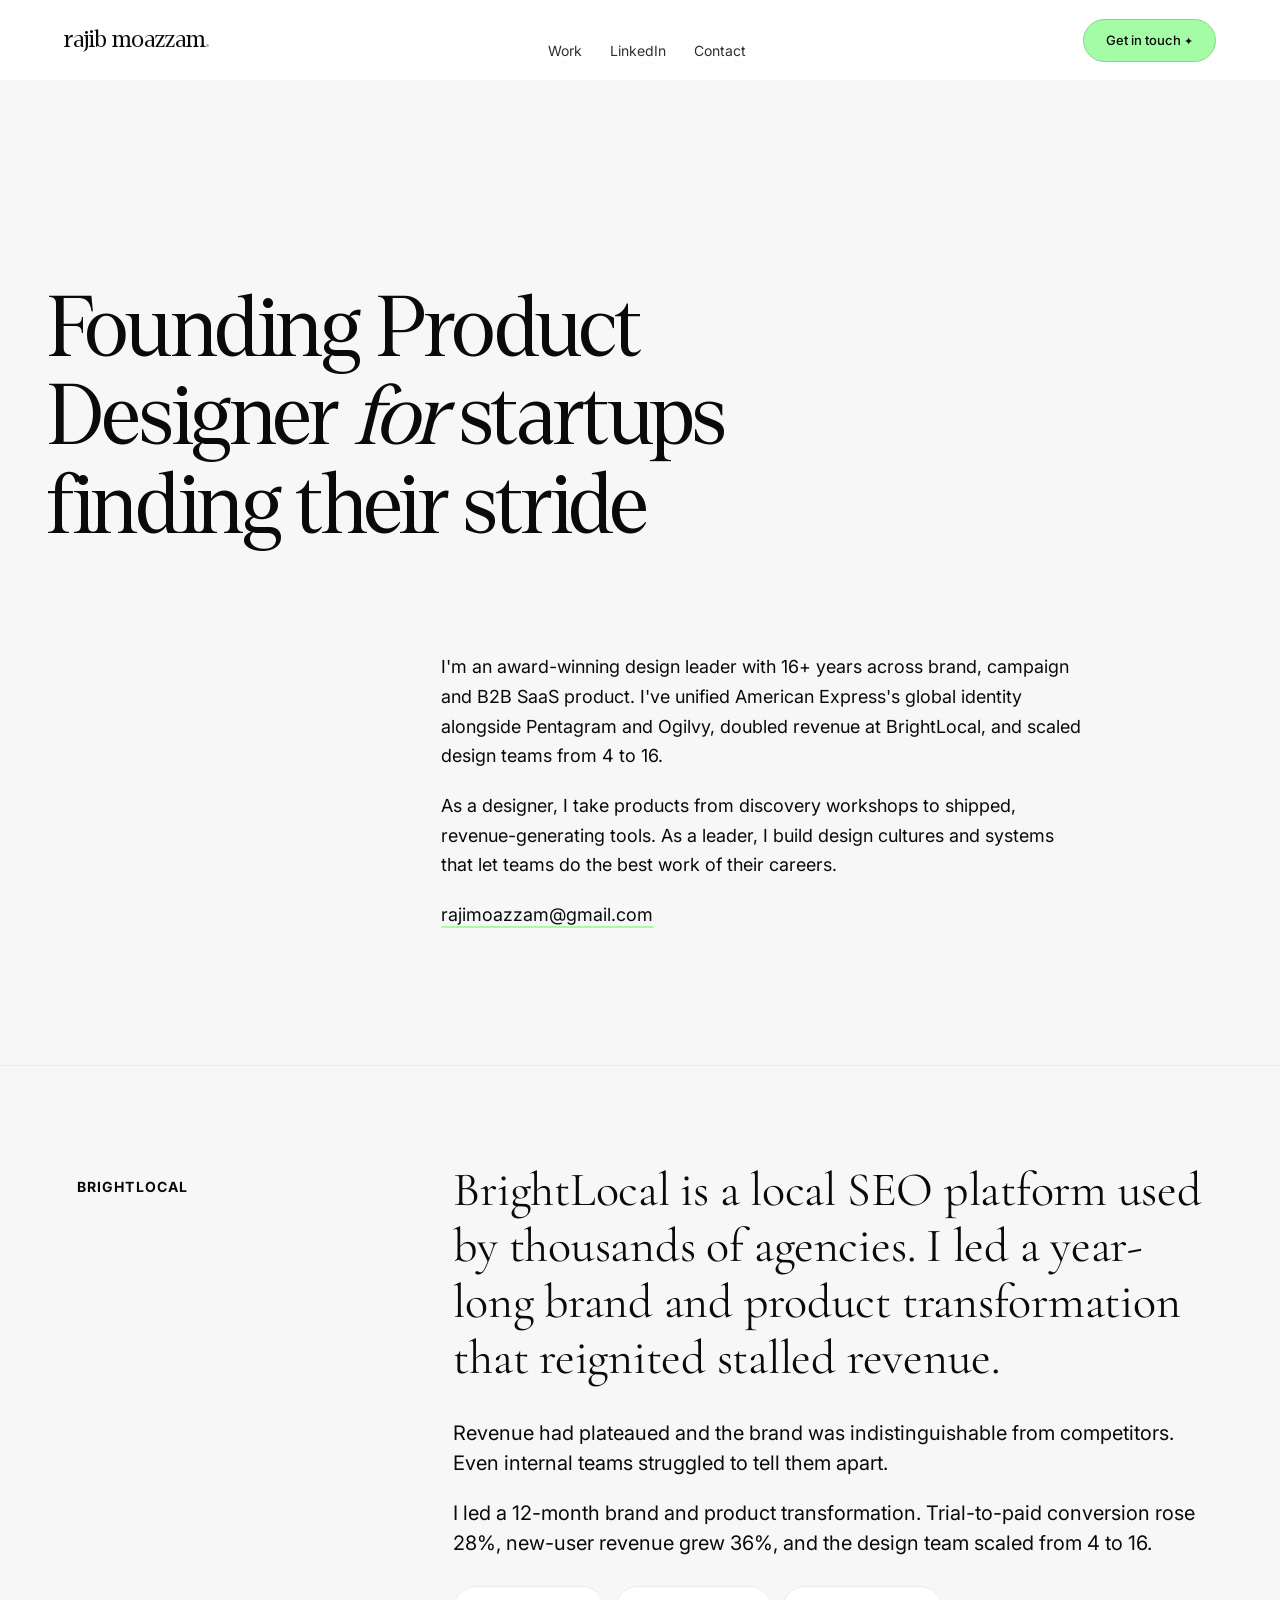
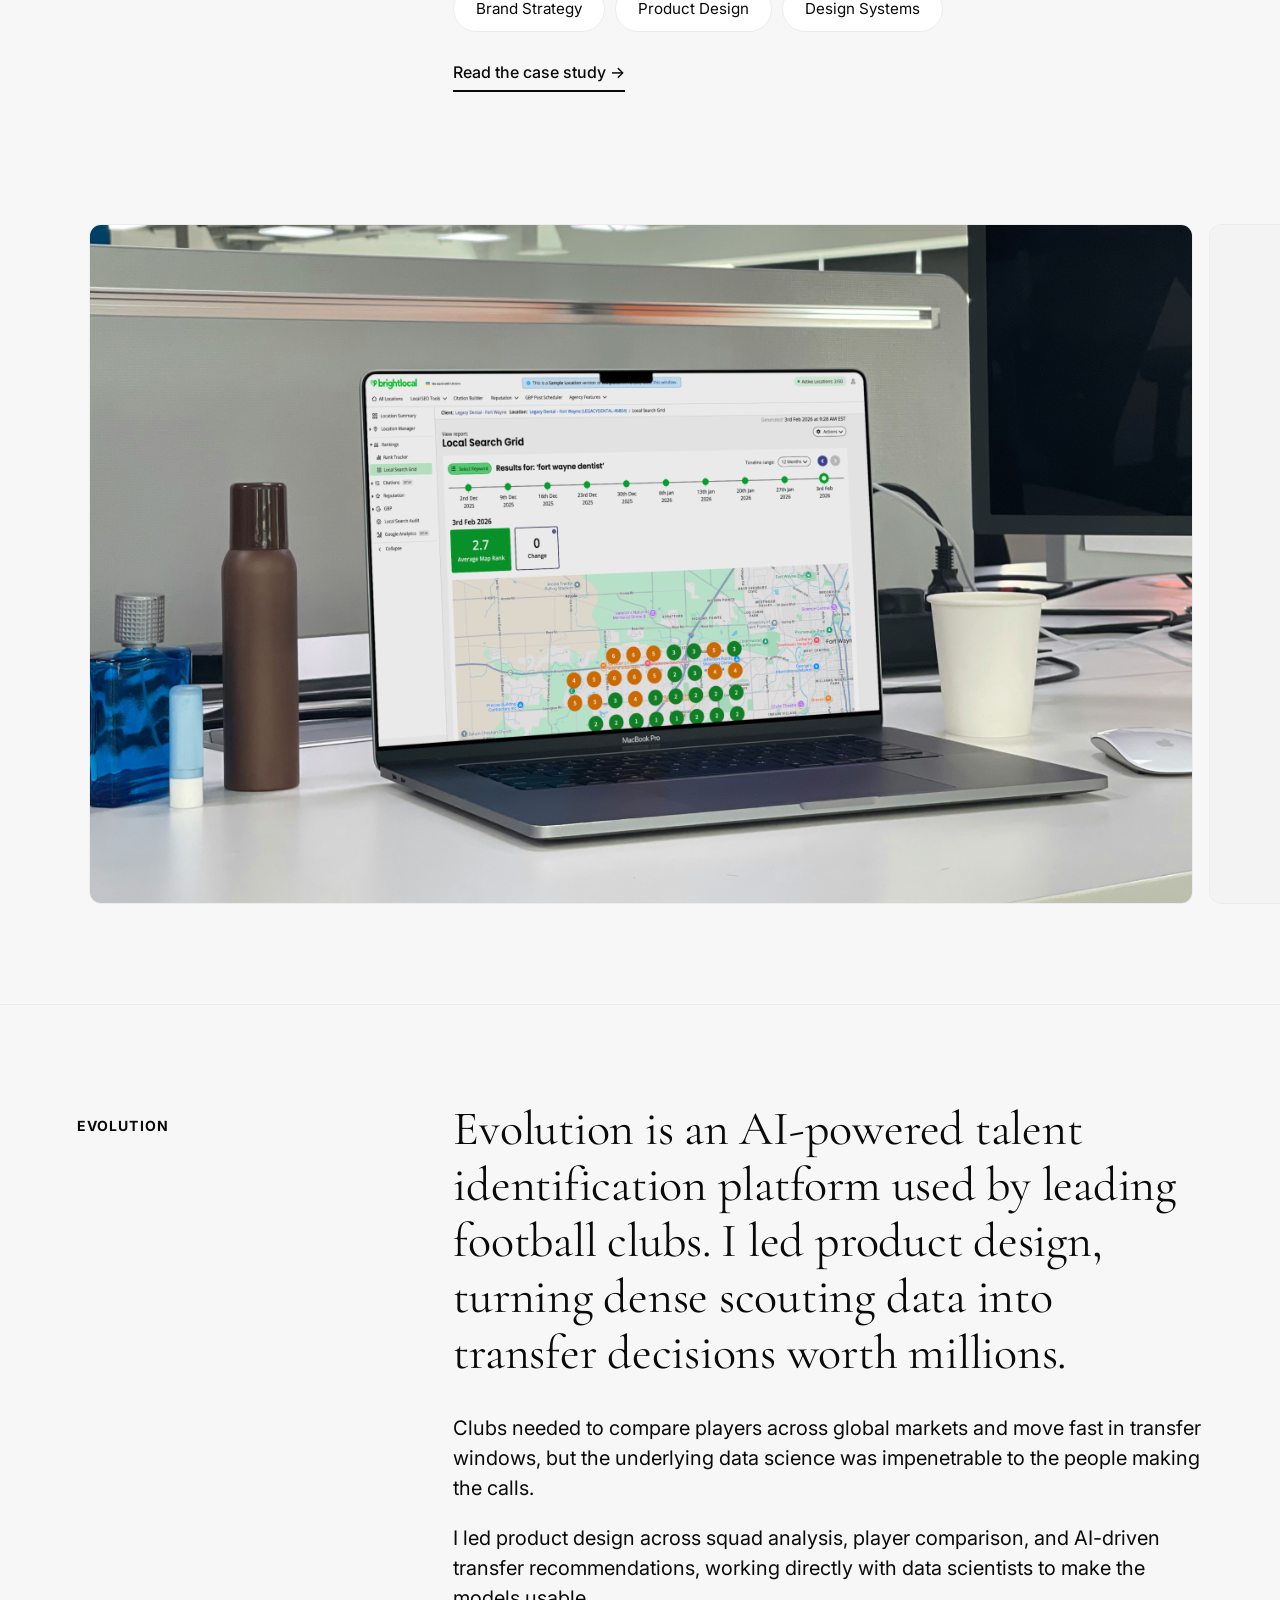
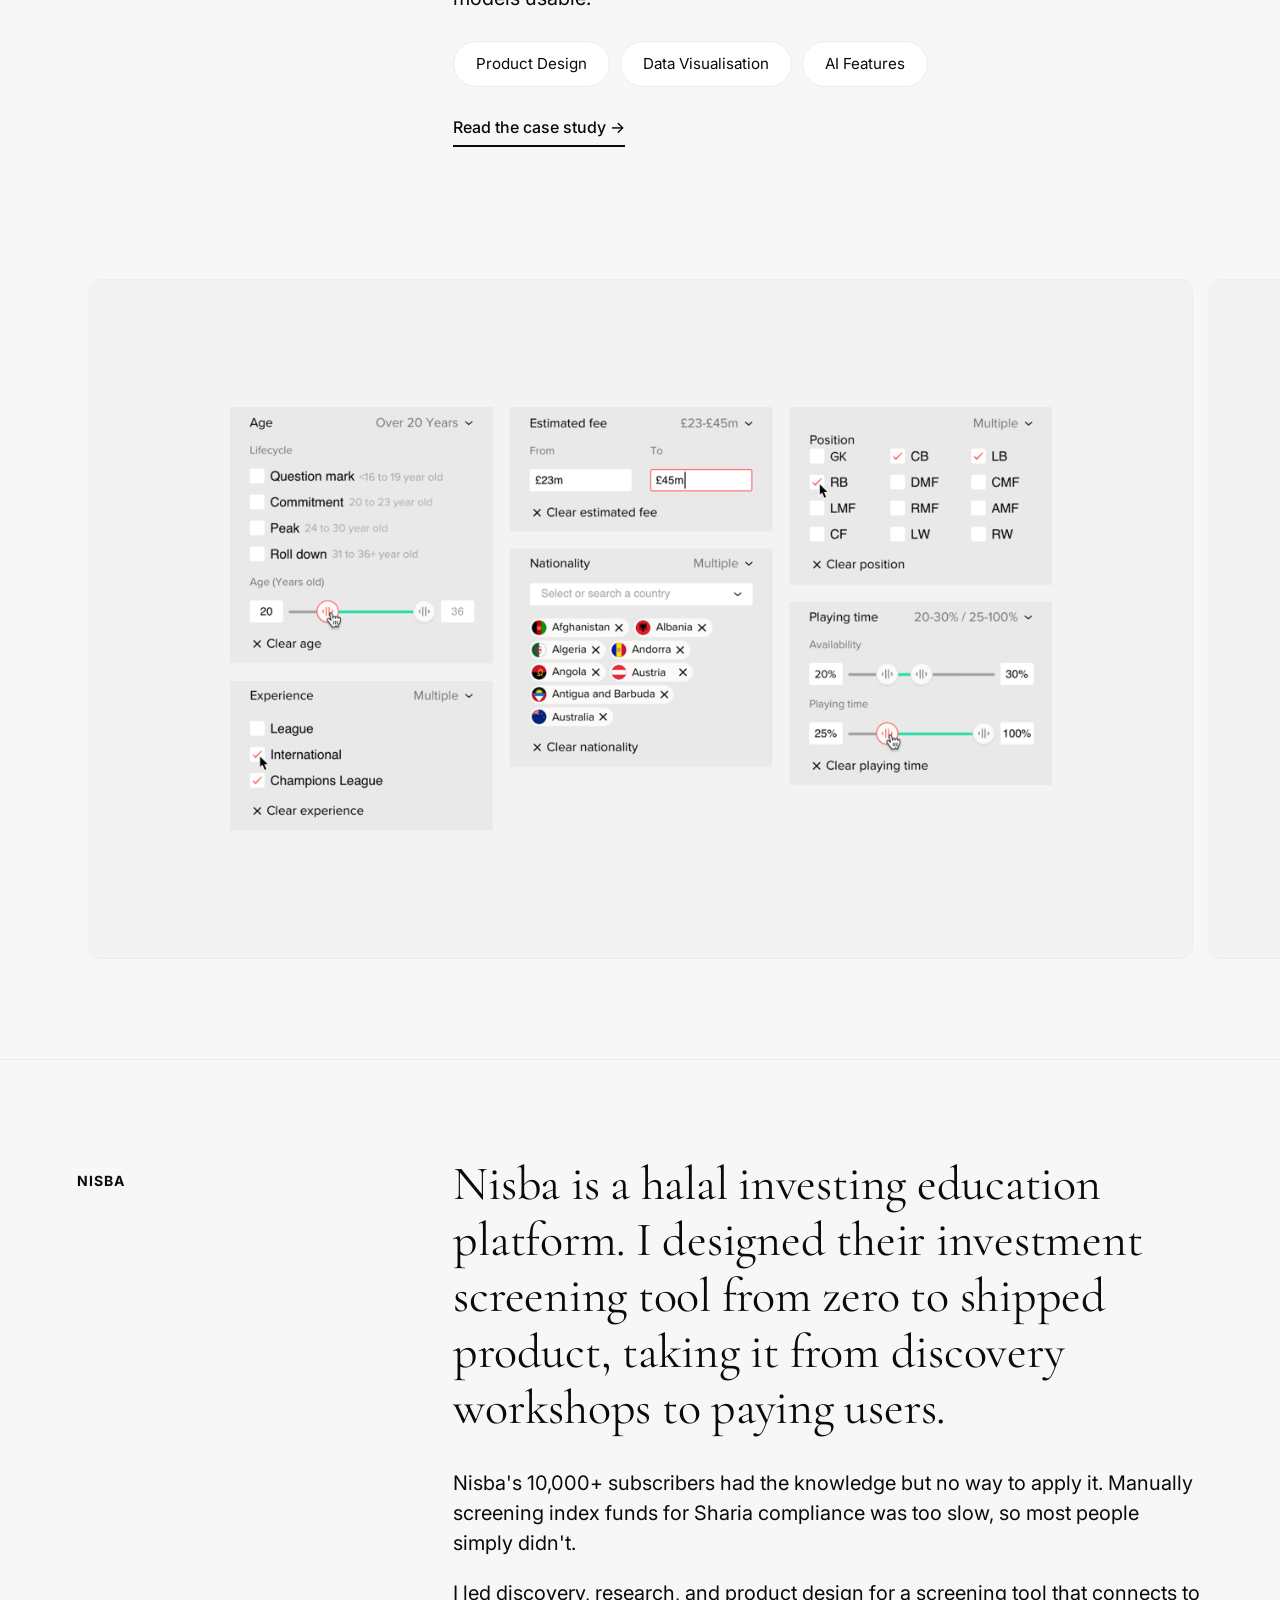
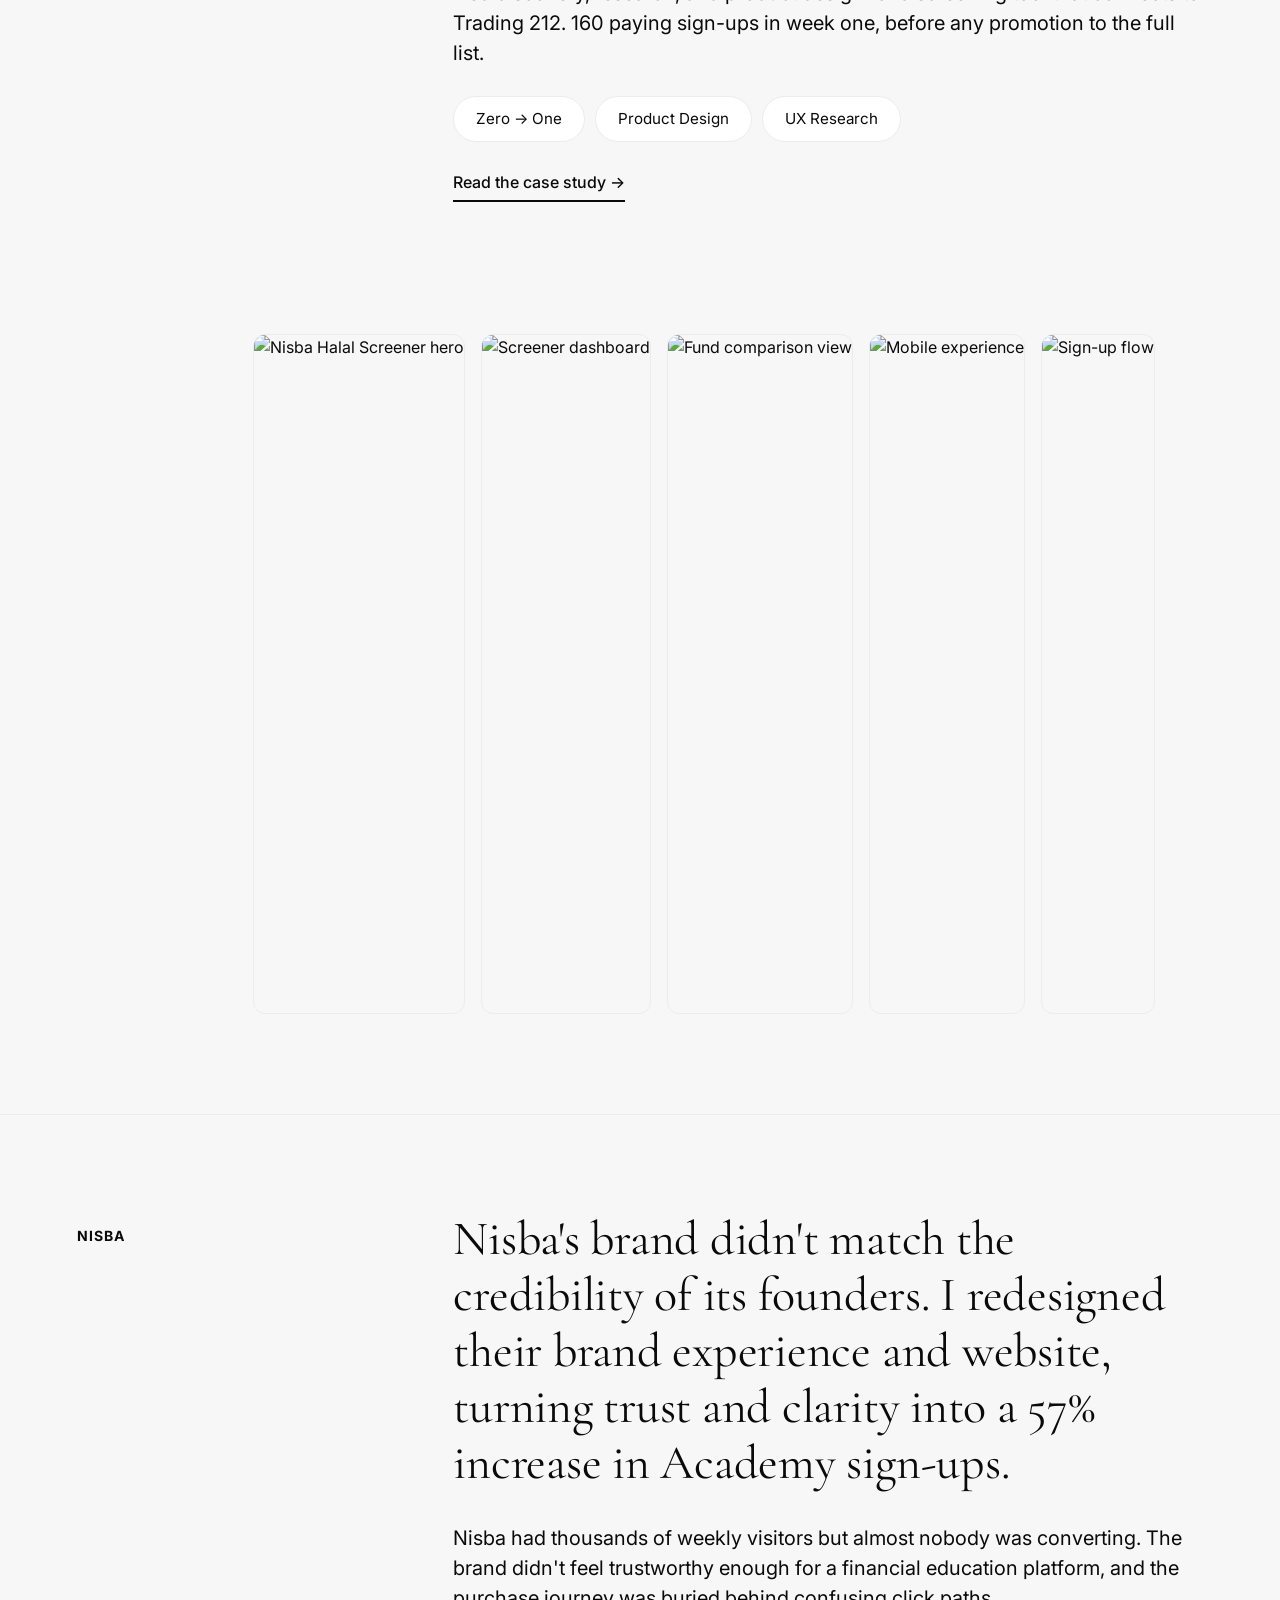
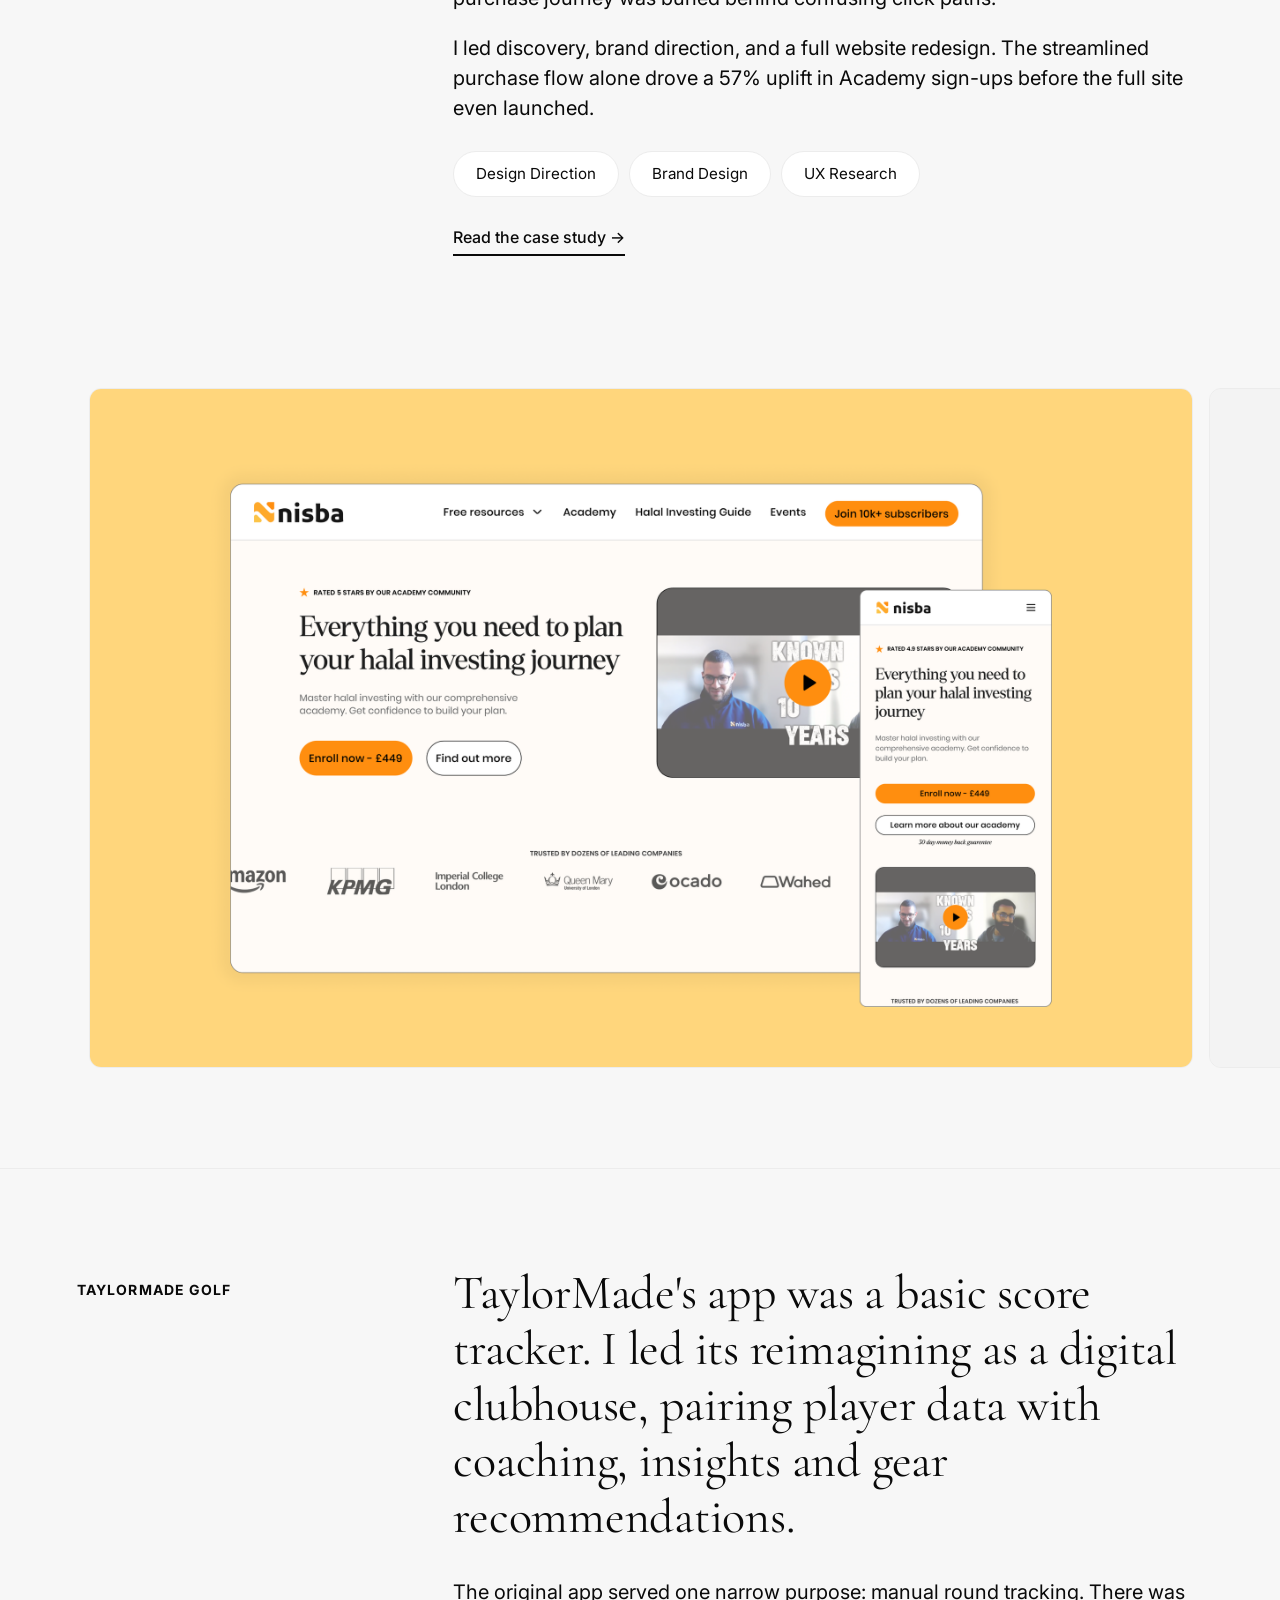
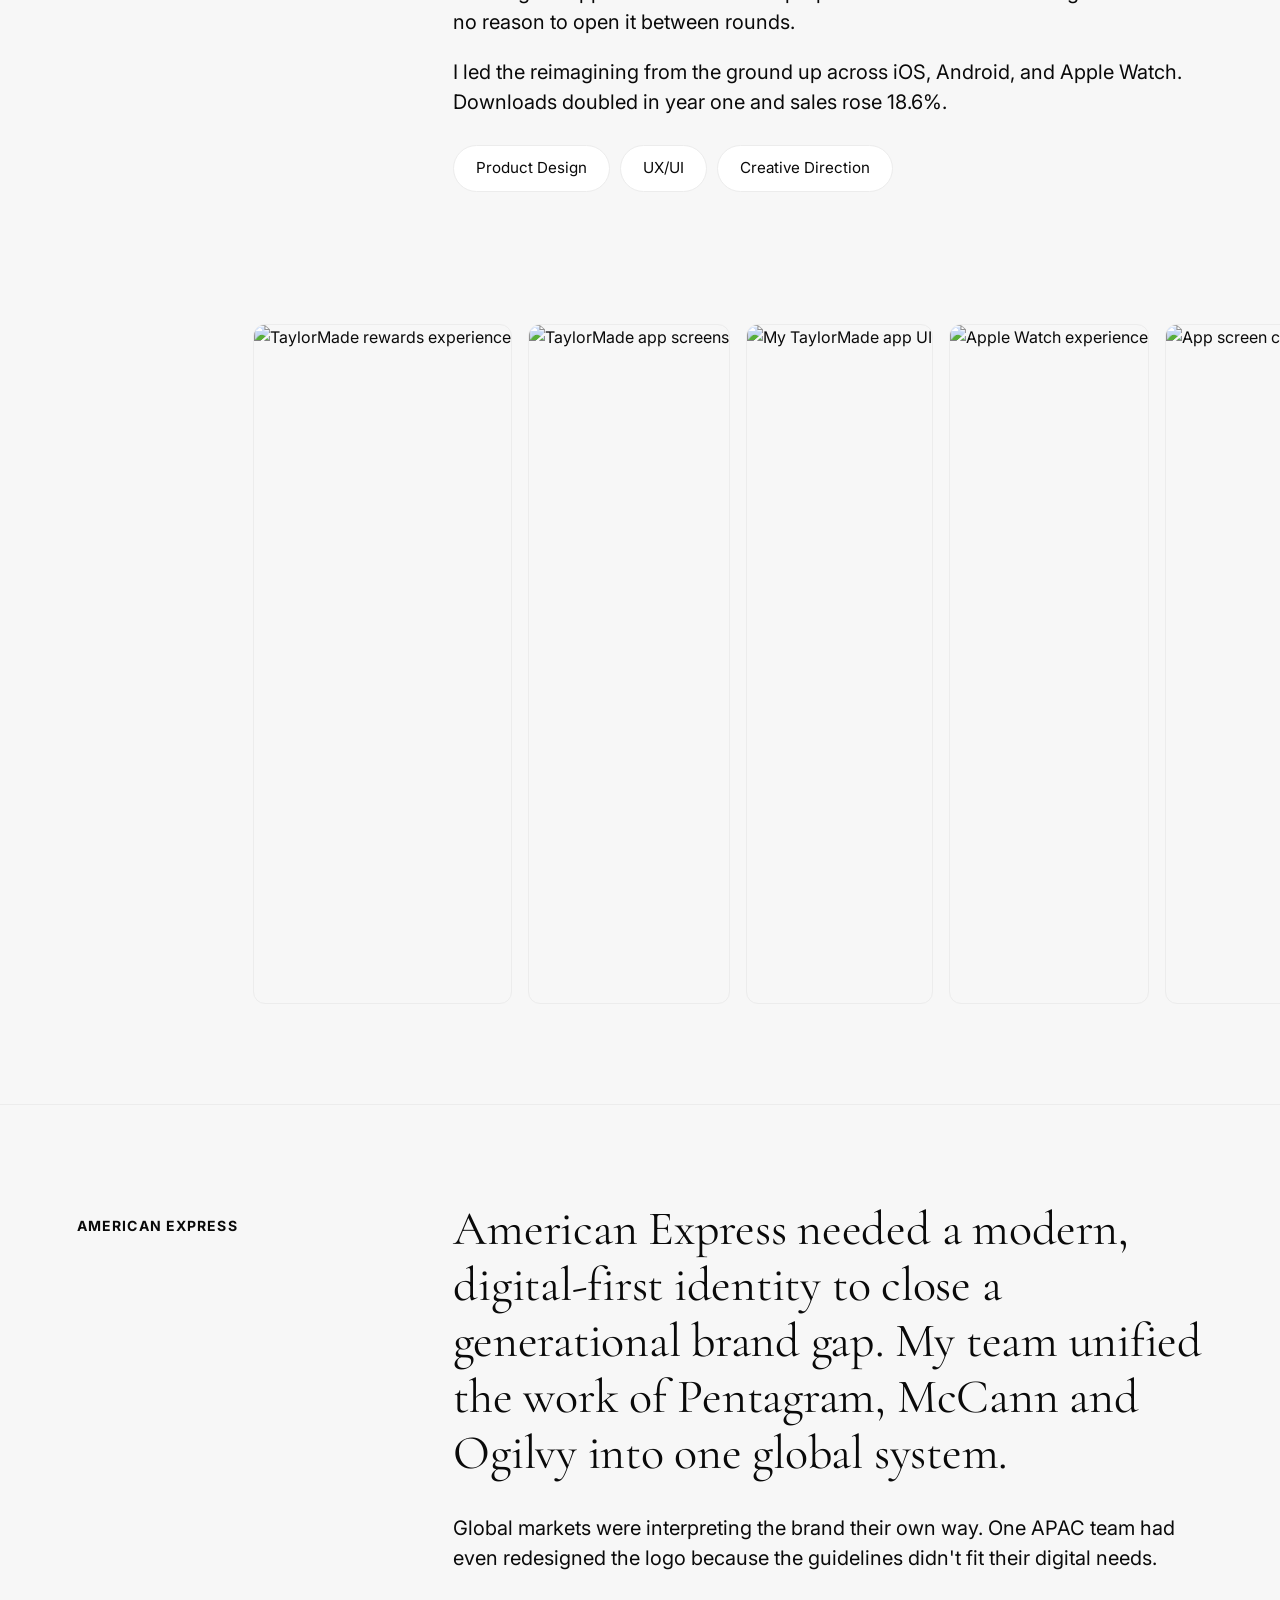
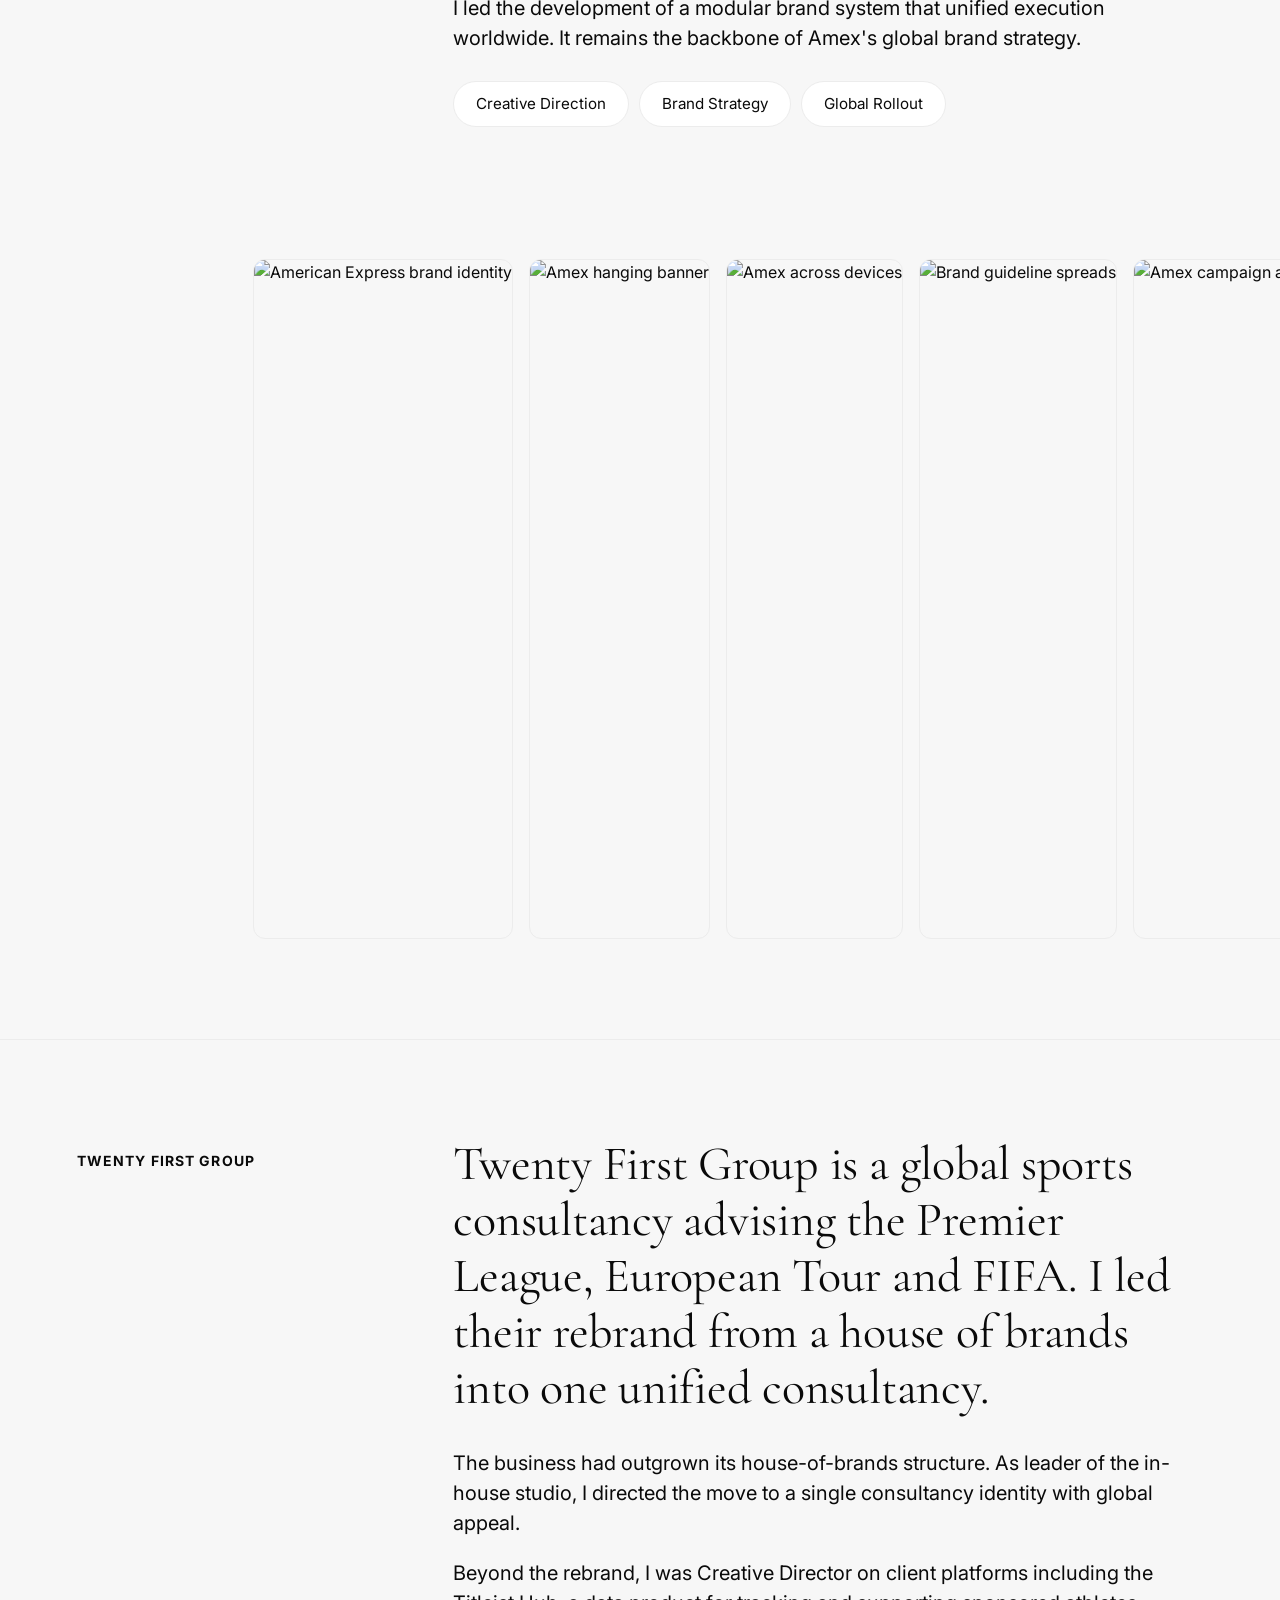
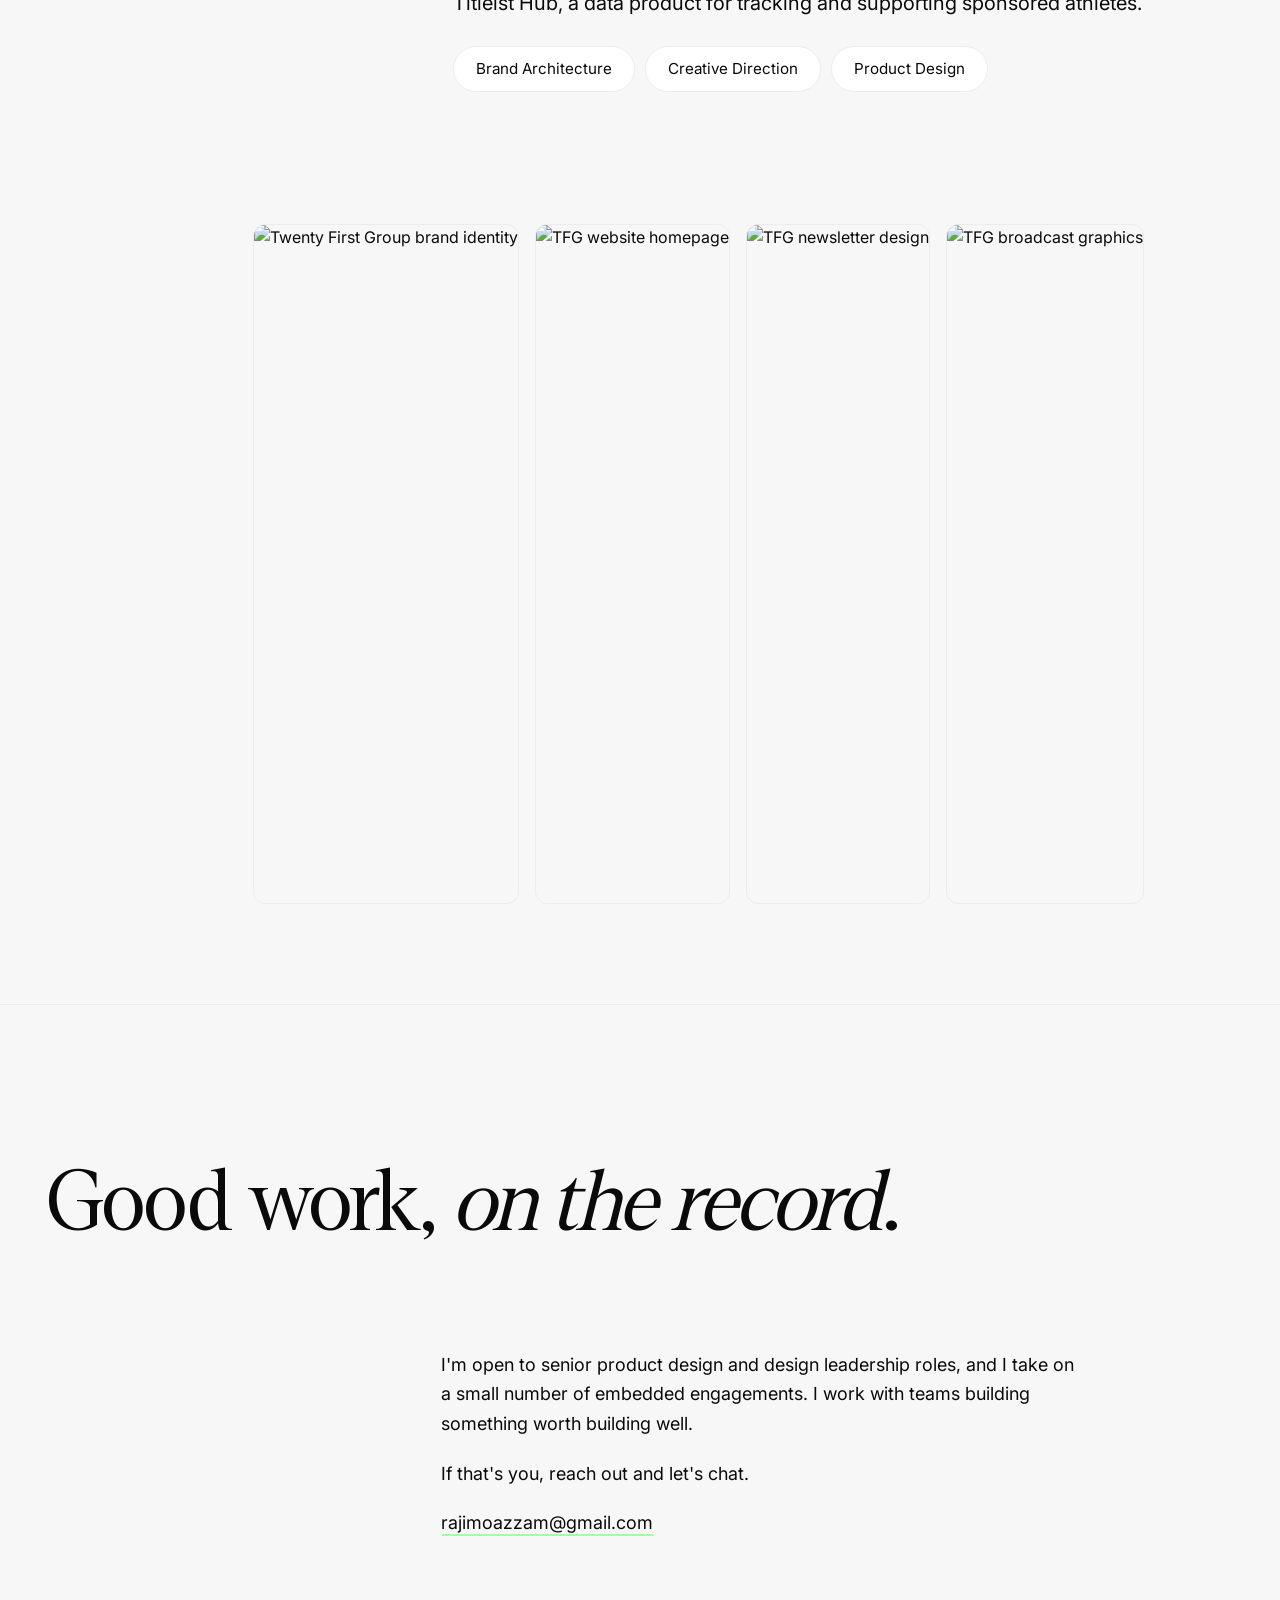
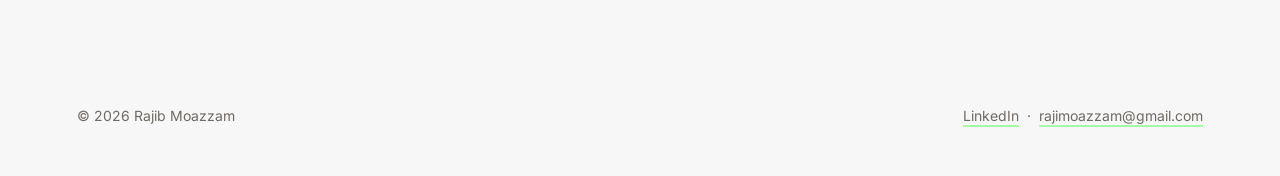
==== index.html @ f375e3de "Remove ISS and Sky Bet projects, kill announcement banners" ====
<!DOCTYPE html>
<html lang="en">
<head>
  <meta charset="UTF-8">
  <meta name="viewport" content="width=device-width, initial-scale=1.0">
  <title>Rajib Moazzam | Creative Director &amp; Product Designer</title>
  <meta name="description" content="Award-winning Creative Director and product design leader with 16+ years of experience across brand, campaign and B2B SaaS product work.">
  <link rel="preconnect" href="https://fonts.googleapis.com">
  <link rel="preconnect" href="https://fonts.gstatic.com" crossorigin>
  <link href="https://fonts.googleapis.com/css2?family=Cormorant+Garamond:ital,wght@0,300;0,400;0,500;1,300;1,400&family=Inter:wght@400;500;600&display=swap" rel="stylesheet">
  <link rel="stylesheet" href="styles.css">
  <link rel="stylesheet" href="home.css">
</head>
<body>
  <header class="nav">
    <a href="index.html" class="nav-logo">rajib moazzam<span class="dot">.</span></a>
    <nav class="nav-links" id="navLinks">
      <a href="index.html">Work</a>
      <a href="https://www.linkedin.com/in/rajibmoazzam" target="_blank" rel="noopener">LinkedIn</a>
      <a href="mailto:rajimoazzam@gmail.com">Contact</a>
    </nav>
    <div class="nav-right">
      <a href="mailto:rajimoazzam@gmail.com" class="pill">Get in touch <span class="star">&#10022;</span></a>
      <button class="nav-burger" id="navBurger" aria-label="Open menu" aria-expanded="false">
        <span></span><span></span>
      </button>
    </div>
  </header>

  <section class="ph-hero">
    <h1 class="ph-headline">Founding Product<br>Designer <em>for</em> startups<br>finding their stride</h1>
    <div class="ph-grid">
    <div></div>
    <div class="ph-body">
      <p>I'm an award-winning design leader with 16+ years across brand, campaign and B2B SaaS product. I've unified American Express's global identity alongside Pentagram and Ogilvy, doubled revenue at BrightLocal, and scaled design teams from 4 to 16.</p>
      <p>As a designer, I take products from discovery workshops to shipped, revenue-generating tools. As a leader, I build design cultures and systems that let teams do the best work of their careers.</p>
      <p class="ph-email"><a href="mailto:rajimoazzam@gmail.com">rajimoazzam@gmail.com</a></p>
    </div>
    </div>
  </section>
  <main>
<section class="project brightlocal">
      <div class="logo">BrightLocal</div>
      <div class="project-content">
      <h2><span class="lede">BrightLocal is a local SEO platform used by thousands of agencies.</span> I led a year-long brand and product transformation that reignited stalled revenue.</h2>
      <p>Revenue had plateaued and the brand was indistinguishable from competitors. Even internal teams struggled to tell them apart.</p>
      <p>I led a 12-month brand and product transformation. Trial-to-paid conversion rose 28%, new-user revenue grew 36%, and the design team scaled from 4 to 16.</p>
      <div class="tags">
        <span>Brand Strategy</span>
        <span>Product Design</span>
        <span>Design Systems</span>
      </div>
      <a class="case-study-link" href="brightlocal.html">Read the case study</a>
      </div>
      <div class="carousel" aria-label="BrightLocal project images">
        <img class="slide" src="images/brightlocal/Hero.png" alt="BrightLocal product hero" loading="lazy">
        <img class="slide" src="images/brightlocal/GBP_Profile.png" alt="Google Business Profile audit tool" loading="lazy">
        <img class="slide" src="images/brightlocal/LSG.png" alt="Local Search Grid" loading="lazy">
      </div>
    </section>

    <section class="project evolution">
      <div class="logo">Evolution</div>
      <div class="project-content">
      <h2><span class="lede">Evolution is an AI-powered talent identification platform used by leading football clubs. I led product design, turning dense scouting data into transfer decisions worth millions.</h2>
      <p>Clubs needed to compare players across global markets and move fast in transfer windows, but the underlying data science was impenetrable to the people making the calls.</p>
      <p>I led product design across squad analysis, player comparison, and AI-driven transfer recommendations, working directly with data scientists to make the models usable.</p>
      <div class="tags">
        <span>Product Design</span>
        <span>Data Visualisation</span>
        <span>AI Features</span>
      </div>
      
      <a class="case-study-link" href="evolution.html">Read the case study</a>
      </div>
      <div class="carousel" aria-label="Evolution project images">
        <img class="slide" src="images/evolution/Custom%20Filters.png" alt="Evolution brand identity" loading="lazy">
        <img class="slide" src="images/evolution/Search%20and%20Player%20Database.png" alt="TFG website homepage" loading="lazy">
        <img class="slide" src="images/evolution/Player%20Profile.png" alt="TFG newsletter design" loading="lazy">
        <img class="slide" src="images/evolution/Scenario%20planning%20overview.png" alt="TFG broadcast graphics" loading="lazy">
      </div>
    </section>

    <section class="project nisba">
      <div class="logo">Nisba</div>
      <div class="project-content">
      <h2><span class="lede">Nisba is a halal investing education platform.</span> I designed their investment screening tool from zero to shipped product, taking it from discovery workshops to paying users.</h2>
      <p>Nisba's 10,000+ subscribers had the knowledge but no way to apply it. Manually screening index funds for Sharia compliance was too slow, so most people simply didn't.</p>
      <p>I led discovery, research, and product design for a screening tool that connects to Trading 212. 160 paying sign-ups in week one, before any promotion to the full list.</p>
      <div class="tags">
        <span>Zero → One</span>
        <span>Product Design</span>
        <span>UX Research</span>
      </div>
      <a class="case-study-link" href="halal-screener.html">Read the case study</a>
      </div>
      <div class="carousel" aria-label="Nisba project images">
        <img class="slide" src="https://images.squarespace-cdn.com/content/v1/664cdfb61a9b957f0d5a0d5d/db6c6470-6483-4a1f-8db0-19396082f025/Header+Image.png?format=1000w" alt="Nisba Halal Screener hero" loading="lazy">
        <img class="slide" src="https://images.squarespace-cdn.com/content/v1/664cdfb61a9b957f0d5a0d5d/8b8d716e-980f-4430-be92-860a29b3ca2b/Tool+Dashboard.png?format=1000w" alt="Screener dashboard" loading="lazy">
        <img class="slide" src="https://images.squarespace-cdn.com/content/v1/664cdfb61a9b957f0d5a0d5d/d3854755-b53d-440f-ae5c-bdd2e8c7f24c/Dashboard+Compare.png?format=1000w" alt="Fund comparison view" loading="lazy">
        <img class="slide" src="https://images.squarespace-cdn.com/content/v1/664cdfb61a9b957f0d5a0d5d/1d2ed245-a6d6-459d-a320-915463bcaa87/Mobile+Experience.png?format=1000w" alt="Mobile experience" loading="lazy">
        <img class="slide" src="https://images.squarespace-cdn.com/content/v1/664cdfb61a9b957f0d5a0d5d/960e7d9b-b479-422e-a8c8-2ef235b1ab7d/Signup+Flow+example.png?format=1000w" alt="Sign-up flow" loading="lazy">
      </div>
    </section>

    <section class="project nisba-brand">
      <div class="logo">Nisba</div>
      <div class="project-content">
      <h2><span class="lede">Nisba's brand didn't match the credibility of its founders.</span> I redesigned their brand experience and website, turning trust and clarity into a 57% increase in Academy sign-ups.</h2>
      <p>Nisba had thousands of weekly visitors but almost nobody was converting. The brand didn't feel trustworthy enough for a financial education platform, and the purchase journey was buried behind confusing click paths.</p>
      <p>I led discovery, brand direction, and a full website redesign. The streamlined purchase flow alone drove a 57% uplift in Academy sign-ups before the full site even launched.</p>
      <div class="tags">
        <span>Design Direction</span>
        <span>Brand Design</span>
        <span>UX Research</span>
      </div>
      <a class="case-study-link" href="nisba-brand.html">Read the case study</a>
      </div>
      <div class="carousel" aria-label="Nisba brand project images">
        <img class="slide" src="images/nisba-brand/Hero.png" alt="Nisba brand hero" loading="lazy">
        <img class="slide" src="images/nisba-brand/Visual%20Example.png" alt="Brand visual direction" loading="lazy">
        <img class="slide" src="images/nisba-brand/Stylescapes.png" alt="Brand stylescapes" loading="lazy">
      </div>
    </section>

    <section class="project taylormade">
      <div class="logo">TaylorMade Golf</div>
      <div class="project-content">
      <h2><span class="lede">TaylorMade's app was a basic score tracker.</span> I led its reimagining as a digital clubhouse, pairing player data with coaching, insights and gear recommendations.</h2>
      <p>The original app served one narrow purpose: manual round tracking. There was no reason to open it between rounds.</p>
      <p>I led the reimagining from the ground up across iOS, Android, and Apple Watch. Downloads doubled in year one and sales rose 18.6%.</p>
      <div class="tags">
        <span>Product Design</span>
        <span>UX/UI</span>
        <span>Creative Direction</span>
      </div>
      
      </div>
      <div class="carousel" aria-label="TaylorMade project images">
        <img class="slide" src="https://images.squarespace-cdn.com/content/v1/664cdfb61a9b957f0d5a0d5d/1717105218207-AI9QIXLR7SUJUZ2MJRIY/Rewards-Dsk-Wide3.jpg?format=1000w" alt="TaylorMade rewards experience" loading="lazy">
        <img class="slide" src="https://images.squarespace-cdn.com/content/v1/664cdfb61a9b957f0d5a0d5d/1717076669123-OBZO3I5FPFSNBV9L9D4M/Taylormade+Header.png?format=1000w" alt="TaylorMade app screens" loading="lazy">
        <img class="slide" src="https://images.squarespace-cdn.com/content/v1/664cdfb61a9b957f0d5a0d5d/fff04ff7-2dd1-4844-97be-1a46f8479108/Taylormade-app.png?format=1000w" alt="My TaylorMade app UI" loading="lazy">
        <img class="slide" src="https://images.squarespace-cdn.com/content/v1/664cdfb61a9b957f0d5a0d5d/d27035c5-4567-4e16-a089-a287c12f112f/11---Apple-Watch-Series-8-Mockup.png?format=1000w" alt="Apple Watch experience" loading="lazy">
        <img class="slide" src="https://images.squarespace-cdn.com/content/v1/664cdfb61a9b957f0d5a0d5d/50d06a22-6a90-40d7-804f-742467fc13d5/Taylormade+Image+Collage.png?format=1000w" alt="App screen collage" loading="lazy">
        <img class="slide" src="https://images.squarespace-cdn.com/content/v1/664cdfb61a9b957f0d5a0d5d/1717105179144-CO96M5XKBWUO21AVTSGX/Clubhouse-Dsk-Wide.jpg?format=1000w" alt="Clubhouse desktop experience" loading="lazy">
      </div>
    </section>

    <section class="project amex">
      <div class="logo">American Express</div>
      <div class="project-content">
      <h2><span class="lede">American Express needed a modern, digital-first identity to close a generational brand gap.</span> My team unified the work of Pentagram, McCann and Ogilvy into one global system.</h2>
      <p>Global markets were interpreting the brand their own way. One APAC team had even redesigned the logo because the guidelines didn't fit their digital needs.</p>
      <p>I led the development of a modular brand system that unified execution worldwide. It remains the backbone of Amex's global brand strategy.</p>
      <div class="tags">
        <span>Creative Direction</span>
        <span>Brand Strategy</span>
        <span>Global Rollout</span>
      </div>
      
      </div>
      <div class="carousel" aria-label="American Express project images">
        <img class="slide" src="https://images.squarespace-cdn.com/content/v1/664cdfb61a9b957f0d5a0d5d/d554a08e-ca1a-4b32-809d-31bc961ff033/Screenshot+2024-05-22+at+11.21.47.png?format=1000w" alt="American Express brand identity" loading="lazy">
        <img class="slide" src="https://images.squarespace-cdn.com/content/v1/664cdfb61a9b957f0d5a0d5d/f4e27d9d-01d2-4f97-a192-5b0742c9350f/american-express-hanging-banner.jpeg?format=1000w" alt="Amex hanging banner" loading="lazy">
        <img class="slide" src="https://images.squarespace-cdn.com/content/v1/664cdfb61a9b957f0d5a0d5d/1b72b7eb-9894-4b4b-9af5-ca7a734bd6e6/american-express-devices+copy.jpg?format=1000w" alt="Amex across devices" loading="lazy">
        <img class="slide" src="https://images.squarespace-cdn.com/content/v1/664cdfb61a9b957f0d5a0d5d/03a9593a-c90f-4975-8c68-42a8fe7b41f7/Frame+1.png?format=1000w" alt="Brand guideline spreads" loading="lazy">
        <img class="slide" src="https://images.squarespace-cdn.com/content/v1/664cdfb61a9b957f0d5a0d5d/7f36a462-fbc3-4f38-ab93-0d41a4649fa2/american-express-fade-1.jpeg?format=1000w" alt="Amex campaign artwork" loading="lazy">
      </div>
    </section>

    <section class="project tfg">
      <div class="logo">Twenty First Group</div>
      <div class="project-content">
      <h2><span class="lede">Twenty First Group is a global sports consultancy advising the Premier League, European Tour and FIFA.</span> I led their rebrand from a house of brands into one unified consultancy.</h2>
      <p>The business had outgrown its house-of-brands structure. As leader of the in-house studio, I directed the move to a single consultancy identity with global appeal.</p>
      <p>Beyond the rebrand, I was Creative Director on client platforms including the Titleist Hub, a data product for tracking and supporting sponsored athletes.</p>
      <div class="tags">
        <span>Brand Architecture</span>
        <span>Creative Direction</span>
        <span>Product Design</span>
      </div>
      
      </div>
      <div class="carousel" aria-label="Twenty First Group project images">
        <img class="slide" src="https://images.squarespace-cdn.com/content/v1/664cdfb61a9b957f0d5a0d5d/2822c744-e013-4b72-97df-746d4b93305e/0d366358-10a3-435c-b651-4c2a84ed7d37.png?format=1000w" alt="Twenty First Group brand identity" loading="lazy">
        <img class="slide" src="https://images.squarespace-cdn.com/content/v1/664cdfb61a9b957f0d5a0d5d/aa9b0fc7-166a-4042-8c3f-42293239c4d9/Website-Homepage.png?format=1000w" alt="TFG website homepage" loading="lazy">
        <img class="slide" src="https://images.squarespace-cdn.com/content/v1/664cdfb61a9b957f0d5a0d5d/c8386182-7788-42d0-8fb3-88873117f9e4/Newsletter.jpg?format=1000w" alt="TFG newsletter design" loading="lazy">
        <img class="slide" src="https://images.squarespace-cdn.com/content/v1/664cdfb61a9b957f0d5a0d5d/0a744241-adab-4023-88c1-de38db06020a/TFG_Jepordy.png?format=1000w" alt="TFG broadcast graphics" loading="lazy">
      </div>
    </section>

    <!-- ============ OUTRO ============ -->
    

  </main>
  <section class="ph-hero ph-outro">
    <h1 class="ph-headline">Good work, <em>on the record</em>.</h1>
    <div class="ph-grid">
      <div></div>
      <div class="ph-body">
        <p>I'm open to senior product design and design leadership roles, and I take on a small number of embedded engagements. I work with teams building something worth building well.</p>
        <p>If that's you, reach out and let's chat.</p>
        <p class="ph-email"><a href="mailto:rajimoazzam@gmail.com">rajimoazzam@gmail.com</a></p>
      </div>
    </div>
  </section>


  


    <footer style="padding: 32px clamp(24px, 6vw, 120px) 48px; display: flex; justify-content: space-between; flex-wrap: wrap; gap: 16px; font-family: Inter, sans-serif; font-size: 0.875rem; color: #6f6a63;">
    <p style="margin:0;">&copy; 2026 Rajib Moazzam</p>
    <p style="margin:0;"><a href="https://www.linkedin.com/in/rajibmoazzam" target="_blank" rel="noopener" style="color:inherit;">LinkedIn</a> &nbsp;&middot;&nbsp; <a href="mailto:rajimoazzam@gmail.com" style="color:inherit;">rajimoazzam@gmail.com</a></p>
  </footer>

</body>
</html>
---- styles.css ----
/* ============================================================
   Rajib Moazzam - Portfolio
   Editorial single-column layout (modelled on dantase.com)
   Edit colours and fonts here - everything inherits from these.
   ============================================================ */

:root {
  --bg: #ffffff;          /* pure white, matching Studio Dheet */
  --ink: #000000;         /* pure black, matching Studio Dheet */
  --muted: #6f6a63;       /* secondary text (rarely used) */
  --accent: #a4fca7;      /* Studio Dheet mint green */
  --rule: #ececec;        /* hairlines & pill borders */
  --pill-bg: #f7f7f7;     /* tag pill background */
  --max: 720px;           /* content column width */
}

* { box-sizing: border-box; margin: 0; padding: 0; }

html { scroll-behavior: smooth; }
@media (prefers-reduced-motion: reduce) {
  html { scroll-behavior: auto; }
  * { animation: none !important; transition: none !important; }
}

body {
  background: var(--bg);
  color: var(--ink);
  font-family: 'Inter', -apple-system, BlinkMacSystemFont, sans-serif;
  font-size: 1.0625rem;       /* 17px */
  line-height: 1.65;
  -webkit-font-smoothing: antialiased;
}

.wrap {
  max-width: var(--max);
  margin: 0 auto;
  padding: 0 24px;
}

a {
  color: var(--ink);
  text-decoration: underline;
  text-decoration-color: var(--accent);
  text-decoration-thickness: 2px;
  text-underline-offset: 4px;
}
a:hover {
  background: var(--accent);
}
a:focus-visible {
  outline: 2px solid var(--accent);
  outline-offset: 3px;
  border-radius: 2px;
}

/* ---------- Header ---------- */

header {
  padding: 40px 0 0;
  text-align: center;
}

.identity .name {
  font-family: 'Cormorant Garamond', Georgia, serif;
  font-size: 1.375rem;
  letter-spacing: 0.01em;
  color: var(--ink);
}
.identity .name:hover { text-decoration: none; color: var(--accent); }

.identity .role {
  display: block;
  color: var(--muted);
  font-size: 0.9375rem;
  margin-top: 2px;
}

nav {
  margin-top: 22px;
  display: flex;
  justify-content: center;
  gap: 28px;
  font-size: 0.9375rem;
}
nav a { color: var(--ink); text-decoration: none; }
nav a[aria-current="page"] {
  color: var(--ink);
  border-bottom: 2px solid var(--ink);
  padding-bottom: 2px;
}
nav a:hover { background: var(--accent); }

/* ---------- Hero (stacked: full-width headline, body offset right) ---------- */

.hero {
  max-width: 1280px;
  margin: 0 auto;
  padding: 120px 48px 96px;
}

h1 {
  font-family: 'Cormorant Garamond', Georgia, serif;
  font-weight: 300;
  font-size: 100px;
  line-height: 1.04;
  letter-spacing: -0.02em;
  margin: 0 0 120px;
  max-width: 820px;
}

h1 em, h2 em {
  font-style: normal;
  color: var(--ink);
  font-weight: 300;
}

.hero-body {
  max-width: 790px;
  margin-left: auto;
}
.hero-body p { margin-bottom: 20px; }
.hero-body p:last-child { margin-bottom: 0; }
.hero-body .email { font-weight: 500; margin-top: 32px; }

/* ---------- Project sections (two-column: logo left, content right) ---------- */

.project {
  max-width: 1280px;
  margin: 0 auto;
  padding: 96px 48px;
  border-top: 1px solid var(--rule);
  display: grid;
  grid-template-columns: 1fr 2.4fr;
  gap: 64px;
  align-items: start;
}

.project .logo {
  font-family: 'Inter', sans-serif;
  font-weight: 700;
  font-size: 0.875rem;
  letter-spacing: 0.08em;
  text-transform: uppercase;
  color: var(--ink);
  padding-top: 14px;
}
.project .logo img { display: block; height: 32px; width: auto; }

.project-content { min-width: 0; }

.project h2 {
  font-family: 'Cormorant Garamond', Georgia, serif;
  font-weight: 400;
  font-size: 48px;
  line-height: 56px;
  letter-spacing: -0.005em;
  margin-bottom: 32px;
  color: var(--ink);
}

/* All project headlines stay full black to match Studio Dheet's monochrome */
.project h2 .lede {
  color: var(--ink);
}

.project p {
  font-size: 20px;
  line-height: 30px;
  margin-bottom: 20px;
}

/* ---------- Image carousel ----------
   A full-bleed horizontal strip that breaks out of the text column.
   Swipe on mobile, scroll/drag on desktop. No JS.
*/

.carousel {
  grid-column: 1 / -1;
  width: 100vw;
  margin: 64px 0 0 calc(50% - 50vw);
  display: flex;
  gap: 16px;
  overflow-x: auto;
  scroll-snap-type: x mandatory;
  -webkit-overflow-scrolling: touch;
  padding: 4px 0;
  scrollbar-width: none;
}
.carousel::-webkit-scrollbar { display: none; }

/* Leading spacer centres the first image in the viewport on initial load.
   The 480px estimate is half the typical landscape image width at 680px tall;
   on narrower screens, falls back to 48px so the image stays visible. */
.carousel::before {
  content: '';
  flex-shrink: 0;
  width: max(48px, calc(50vw - 480px));
}
.carousel::after {
  content: '';
  flex-shrink: 0;
  width: 48px;
}

.carousel .slide {
  flex: 0 0 auto;
  height: 680px;
  width: auto;
  max-width: 92vw;
  border-radius: 12px;
  scroll-snap-align: center;
  border: 1px solid var(--rule);
  object-fit: cover;
}

@media (max-width: 1100px) {
  .carousel .slide { height: 520px; }
}

@media (max-width: 800px) {
  .carousel::before { width: 24px; }
  .carousel .slide {
    height: 380px;
    scroll-snap-align: start;
  }
}

@media (max-width: 600px) {
  .carousel .slide { height: 280px; }
}

.milestone {
  display: inline-flex;
  align-items: center;
  gap: 10px;
  margin: 12px 0 24px;
  padding: 10px 18px;
  border-radius: 999px;
  font-size: 0.9rem;
  font-weight: 500;
  background: var(--accent);
  color: var(--ink);
}

.tags {
  display: flex;
  flex-wrap: wrap;
  gap: 10px;
  margin-top: 28px;
}
.tags span {
  background: #fff;
  border: 1px solid var(--rule);
  border-radius: 999px;
  padding: 10px 22px;
  font-size: 0.95rem;
  font-weight: 400;
  color: var(--ink);
}

/* Note: per-project brand accent colours have been removed in favour of
   a single monochrome treatment matching Studio Dheet. To bring them back,
   set --project-accent on each .project.xxx selector and revert the
   .project h2 .lede colour to use var(--project-accent). */

/* ---------- Footer CTA ---------- */

.outro {
  max-width: 1280px;
  margin: 0 auto;
  padding: 120px 48px 96px;
  border-top: 1px solid var(--rule);
}

.outro h2 {
  font-family: 'Cormorant Garamond', Georgia, serif;
  font-weight: 300;
  font-size: clamp(2.5rem, 8vw, 6rem);
  line-height: 1.04;
  letter-spacing: -0.02em;
  margin: 0 0 120px;
  max-width: 820px;
}

.outro-body {
  max-width: 790px;
  margin-left: auto;
}
.outro-body p { margin-bottom: 20px; }
.outro-body p:last-child { margin-bottom: 0; }
.outro-body .email { font-weight: 500; margin-top: 32px; }

footer {
  padding: 0 0 48px;
  text-align: center;
  color: var(--muted);
  font-size: 0.85rem;
}

/* ---------- About page ---------- */

.about { padding: 72px 0; }
.about h1 { margin-bottom: 28px; }
.about p { margin-bottom: 20px; }

/* ---------- Mobile ---------- */

@media (max-width: 800px) {
  .hero, .outro {
    padding: 72px 24px;
  }
  .hero h1, .outro h2 {
    font-size: 48px;
    margin-bottom: 56px;
  }
  .hero-body, .outro-body {
    margin-left: 0;
  }
  .project {
    grid-template-columns: 1fr;
    gap: 24px;
    padding: 64px 24px;
  }
  .project .logo {
    padding-top: 0;
  }
  .project h2 {
    font-size: 32px;
    line-height: 40px;
  }
  .project p {
    font-size: 18px;
    line-height: 28px;
  }
}

@media (max-width: 600px) {
  body { font-size: 1rem; }
  nav { gap: 20px; }
}

/* ============================================================
   Case Study Pages
   Layout matches the Squarespace deep-dive structure:
   hero image → title → alternating text sections and images.
   ============================================================ */

.case-hero {
  width: 100vw;
  margin-left: calc(50% - 50vw);
  margin-top: 0;
}
.case-hero img {
  width: 100%;
  height: auto;
  display: block;
  max-height: 80vh;
  object-fit: cover;
}

.case-intro {
  max-width: 820px;
  margin: 0 auto;
  padding: 96px 48px 64px;
  text-align: center;
}

.case-eyebrow {
  font-family: 'Inter', sans-serif;
  font-weight: 600;
  font-size: 0.875rem;
  letter-spacing: 0.08em;
  text-transform: uppercase;
  margin-bottom: 24px;
}

.case-intro h1 {
  font-family: 'Cormorant Garamond', Georgia, serif;
  font-weight: 300;
  font-size: clamp(2.5rem, 6vw, 4.5rem);
  line-height: 1.1;
  letter-spacing: -0.015em;
  margin: 0 0 32px;
  max-width: none;
}

.case-lede {
  font-size: 22px;
  line-height: 34px;
  color: var(--ink);
  margin: 0;
}

.case-figure {
  max-width: 1280px;
  margin: 0 auto 64px;
  padding: 0 48px;
}
.case-figure img {
  width: 100%;
  height: auto;
  display: block;
  border-radius: 12px;
}
.case-figure.bleed {
  max-width: 100%;
  width: 100vw;
  margin-left: calc(50% - 50vw);
  padding: 0;
}
.case-figure.bleed img { border-radius: 0; }

.case-section {
  max-width: 720px;
  margin: 0 auto;
  padding: 32px 48px 64px;
}

.case-section .case-eyebrow {
  text-align: left;
}

.case-section h2 {
  font-family: 'Cormorant Garamond', Georgia, serif;
  font-weight: 300;
  font-size: clamp(2rem, 4vw, 3rem);
  line-height: 1.15;
  letter-spacing: -0.01em;
  margin: 0 0 32px;
  max-width: none;
}

.case-section h3 {
  font-family: 'Inter', sans-serif;
  font-weight: 600;
  font-size: 20px;
  line-height: 30px;
  margin: 48px 0 16px;
  color: var(--ink);
}

.case-section p {
  font-size: 20px;
  line-height: 32px;
  margin-bottom: 24px;
}
.case-section p:last-child { margin-bottom: 0; }

.case-nav {
  max-width: 1280px;
  margin: 0 auto;
  padding: 96px 48px;
  border-top: 1px solid var(--rule);
  display: flex;
  justify-content: space-between;
  gap: 32px;
  font-family: 'Inter', sans-serif;
  font-size: 0.95rem;
}
.case-nav a {
  text-decoration: none;
  background: none;
}
.case-nav a:hover { background: var(--accent); }
.case-nav .prev::before { content: '← '; }
.case-nav .next::after { content: ' →'; }
.case-nav .prev-label,
.case-nav .next-label {
  display: block;
  font-size: 0.75rem;
  text-transform: uppercase;
  letter-spacing: 0.08em;
  color: var(--muted);
  margin-bottom: 6px;
}
.case-nav .next { text-align: right; }

@media (max-width: 800px) {
  .case-intro { padding: 64px 24px 48px; }
  .case-figure { padding: 0 24px; margin-bottom: 48px; }
  .case-section { padding: 24px 24px 48px; }
  .case-section p,
  .case-section h3 { font-size: 18px; line-height: 28px; }
  .case-lede { font-size: 19px; line-height: 30px; }
  .case-nav { padding: 64px 24px; }
}

/* "Read the case study" link under each project's tags */
.case-study-link {
  display: inline-block;
  margin-top: 28px;
  font-family: 'Inter', sans-serif;
  font-size: 1rem;
  font-weight: 500;
  text-decoration: none;
  border-bottom: 2px solid var(--ink);
  padding-bottom: 4px;
}
.case-study-link::after { content: ' →'; }
.case-study-link:hover { background: var(--accent); border-bottom-color: var(--accent); }

/* Case study metadata strip */
.case-meta {
  max-width: 1280px;
  margin: 0 auto 64px;
  padding: 0 48px;
  display: grid;
  grid-template-columns: repeat(5, 1fr);
  gap: 32px;
  border-top: 3px solid var(--accent);
  padding-top: 32px;
}
.case-meta-item h4 {
  font-family: 'Inter', sans-serif;
  font-weight: 600;
  font-size: 0.875rem;
  margin-bottom: 12px;
  color: var(--ink);
}
.case-meta-item p {
  font-family: 'Inter', sans-serif;
  font-size: 0.9375rem;
  line-height: 1.55;
  color: var(--muted);
  margin: 0;
}

@media (max-width: 800px) {
  .case-meta {
    grid-template-columns: repeat(2, 1fr);
    padding: 0 24px;
    padding-top: 24px;
    gap: 28px;
  }
}
@media (max-width: 480px) {
  .case-meta {
    grid-template-columns: 1fr;
  }
}

/* Case study results block */
.case-results {
  max-width: 1280px;
  margin: 0 auto 72px;
  padding: 0 48px;
}
.case-results .case-eyebrow {
  display: flex;
  align-items: center;
  gap: 12px;
  margin-bottom: 32px;
  text-align: left;
}
.results-dot {
  display: inline-block;
  width: 14px;
  height: 14px;
  border-radius: 50%;
  background: var(--accent);
  flex-shrink: 0;
}
.results-grid {
  display: grid;
  grid-template-columns: repeat(auto-fit, minmax(220px, 1fr));
  gap: 16px;
}
.result-card {
  background: #fff;
  border: 1px solid var(--rule);
  border-radius: 16px;
  padding: 32px 28px;
  text-align: center;
}
.result-metric {
  font-family: 'Cormorant Garamond', Georgia, serif;
  font-weight: 300;
  font-size: 56px;
  line-height: 1;
  color: var(--ink);
  margin-bottom: 16px;
}
.result-card h4 {
  font-family: 'Inter', sans-serif;
  font-weight: 600;
  font-size: 1.0625rem;
  font-style: italic;
  margin-bottom: 10px;
  color: var(--ink);
}
.result-card p {
  font-family: 'Inter', sans-serif;
  font-size: 0.9375rem;
  line-height: 1.5;
  color: var(--muted);
  margin: 0;
}

@media (max-width: 1000px) {
  .results-grid { grid-template-columns: repeat(2, 1fr); }
}
@media (max-width: 600px) {
  .results-grid { grid-template-columns: 1fr; }
  .case-results { padding: 0 24px; }
}

/* ---- Match Wix-style side gutters across case study pages ---- */
:root { --page-gutter: clamp(24px, 6vw, 120px); }

.project,
.case-meta,
.case-results,
.case-nav {
  padding-left: var(--page-gutter);
  padding-right: var(--page-gutter);
}

.case-intro,
.case-section {
  padding-left: var(--page-gutter);
  padding-right: var(--page-gutter);
}

.case-figure {
  padding-left: var(--page-gutter);
  padding-right: var(--page-gutter);
}

/* Rein in the full-bleed elements so they respect the gutter */
.case-figure.bleed {
  width: auto;
  margin-left: 0;
  padding-left: var(--page-gutter);
  padding-right: var(--page-gutter);
}
.case-figure.bleed img { border-radius: 12px; }

.case-hero {
  width: auto;
  margin-left: 0;
  padding: 0 var(--page-gutter);
}
.case-hero img { border-radius: 12px; }

.carousel {
  padding-left: var(--page-gutter) !important;
}

/* ============ DANTASE-STYLE PERSONAL HERO ============ */
.ph-hero {
  max-width: 1280px;
  margin: 0 auto;
  padding: clamp(120px, 16vw, 240px) 48px clamp(64px, 9vw, 120px);
}
.ph-headline {
  font-family: 'Denton', 'Cormorant Garamond', Georgia, serif;
  font-weight: 300;
  font-size: clamp(2.75rem, 6.5vw, 5.5rem);
  line-height: 1.06;
  letter-spacing: -0.01em;
  margin: 0 0 clamp(64px, 8vw, 120px);
  max-width: none;
}
.ph-headline em {
  font-style: italic;
  font-weight: 300;
}
.ph-grid {
  display: grid;
  grid-template-columns: 1fr 2.4fr;
  gap: 64px;
}
.ph-body {
  max-width: 640px;
  font-size: 18px;
  line-height: 1.65;
}
.ph-body p { margin: 0 0 20px; }
.ph-email a {
  color: inherit;
  text-decoration: underline;
  text-decoration-color: var(--green, #a4fca7);
  text-decoration-thickness: 2px;
  text-underline-offset: 5px;
}
@media (max-width: 700px) {
  .ph-headline br { display: none; }
  .ph-headline { max-width: none; }
  .ph-grid {
  display: grid;
  grid-template-columns: 1fr 2.4fr;
  gap: 64px;
}
.ph-body {
  max-width: 640px;
  font-size: 18px;
  line-height: 1.65;
}
}
/* ============ RESPONSIVE (dantase-style stacking) ============ */

/* Tablet and down: stack hero grid, scale headline */
@media (max-width: 900px) {
  .ph-hero {
    padding: clamp(80px, 14vw, 140px) 24px clamp(48px, 8vw, 80px);
  }
  .ph-grid {
    grid-template-columns: 1fr;
    gap: 24px;
  }
  .ph-headline {
    font-size: clamp(2.25rem, 9vw, 4rem);
  }
  .ph-headline br { display: none; }
  .ph-body {
    max-width: 640px;
    font-size: 17px;
  }
}

/* Project sections: stack label above headline like Dan's mobile */
@media (max-width: 800px) {
  .project {
    grid-template-columns: 1fr;
    gap: 20px;
    padding: 56px 24px;
  }
  .project .logo { padding-top: 0; }
  .project h2 {
    font-size: clamp(1.5rem, 6.5vw, 2rem);
    line-height: 1.25;
  }
  .project p {
    font-size: 17px;
    line-height: 27px;
  }
  .case-intro, .case-section, .case-figure,
  .case-meta, .case-results, .case-nav {
    padding-left: 24px;
    padding-right: 24px;
  }
  .case-meta { grid-template-columns: 1fr 1fr; gap: 24px; }
  .results-grid { grid-template-columns: 1fr; }
}

/* Phone: tighter still */
@media (max-width: 520px) {
  .ph-hero { padding-top: 64px; }
  .ph-headline { font-size: clamp(2rem, 10vw, 2.75rem); }
  .tags span { padding: 8px 16px; font-size: 0.85rem; }
  .carousel .slide { height: 240px; }
  .case-meta { grid-template-columns: 1fr; }
}

/* Outro reuses hero styles with a top border */
.ph-outro {
  border-top: 1px solid var(--rule, #ececec);
  padding-top: clamp(80px, 12vw, 180px);
}
---- home.css ----
/* ============================================================
   Studio Dheet — homepage styles v2
   Matches the original Wix design: grey page, white rounded
   section cards, green accents, Denton serif, two-tone headlines
   ============================================================ */

@font-face {
  font-family: 'Denton';
  src: url('fonts/denton-light.woff2') format('woff2'),
       url('fonts/denton-light.woff') format('woff');
  font-weight: 300;
  font-style: normal;
  font-display: swap;
}

:root {
  --green: #A4FCA7;
  --green-border: #87D68E;
  --green-pale: #F2FFE3;
  --ink: #0A0A0A;
  --page: #F7F7F7;
  --dim: #A9A9A9;
  --dim-olive: #B5BFA3;
  --grey-text: #555;
  --hairline: #E5E5E5;
  --serif: 'Denton', 'Cormorant Garamond', Georgia, serif;
  --sans: 'Inter', -apple-system, sans-serif;
  --gutter: clamp(14px, 5vw, 80px);
  --pad-x: clamp(24px, 5vw, 72px);
  --pad-y: clamp(48px, 7vw, 96px);
}

* { margin: 0; padding: 0; box-sizing: border-box; }
html { scroll-behavior: smooth; }
@media (prefers-reduced-motion: reduce) { html { scroll-behavior: auto; } }

body {
  font-family: var(--sans);
  color: var(--ink);
  background: var(--page);
  font-size: 16px;
  line-height: 1.6;
  -webkit-font-smoothing: antialiased;
}

a { color: inherit; }

/* ---------- card sections ---------- */
.card {
  margin: var(--gutter);
  border-radius: 28px;
  padding: var(--pad-y) var(--pad-x);
}
.card-white { background: #fff; }
.card-pale { background: var(--green-pale); }
.card-green { background: var(--green); }

/* ---------- type ---------- */
.display {
  font-family: var(--serif);
  font-weight: 300;
  font-size: clamp(36px, 4.6vw, 62px);
  line-height: 1.04;
  letter-spacing: -0.01em;
}
.dim { color: var(--dim); }
.dim-olive { color: var(--dim-olive); }

.eyebrow {
  font-size: 12px;
  font-weight: 600;
  letter-spacing: 0.14em;
  text-transform: uppercase;
  color: var(--ink);
  margin-bottom: 28px;
}
.eyebrow-center { text-align: center; }

/* ---------- pills ---------- */
.pill {
  display: inline-block;
  background: var(--green);
  border: 1px solid var(--green-border);
  color: var(--ink);
  font-family: var(--sans);
  font-size: 13px;
  font-weight: 500;
  padding: 10px 22px;
  border-radius: 999px;
  text-decoration: none;
  cursor: pointer;
  transition: transform 0.15s ease;
}
.pill:hover { transform: translateY(-1px); }
.pill-lg { font-size: 15px; padding: 14px 30px; }
.pill-outline { background: transparent; border-color: var(--ink); }
.pill-outline:hover { background: var(--green); border-color: var(--green-border); }
.star { font-size: 0.85em; }

:focus-visible { outline: 2px solid var(--ink); outline-offset: 3px; }

/* ---------- announcement + nav ---------- */
.announce {
  background: var(--green);
  color: var(--ink);
  text-align: center;
  font-family: var(--serif);
  font-size: 14px;
  padding: 8px var(--pad-x);
}

.nav {
  display: flex;
  align-items: center;
  justify-content: space-between;
  gap: 24px;
  padding: 18px var(--pad-x);
  position: sticky;
  top: 0;
  background: rgba(255, 255, 255, 0.88);
  backdrop-filter: blur(12px);
  z-index: 50;
}
.nav-logo {
  font-family: var(--serif);
  font-size: 24px;
  font-weight: 400;
  text-decoration: none;
}
.nav-logo .dot { color: var(--green-border); }
.nav-links { display: flex; gap: 28px; }
.nav-links a {
  font-size: 14px;
  text-decoration: none;
  opacity: 0.85;
}
.nav-links a:hover { opacity: 1; text-decoration: underline; text-underline-offset: 4px; }
.nav-right { display: flex; align-items: center; gap: 16px; }
.nav-burger { display: none; background: none; border: none; cursor: pointer; padding: 8px; }
.nav-burger span { display: block; width: 22px; height: 2px; background: var(--ink); margin: 5px 0; }

/* ---------- hero ---------- */
.hero {
  text-align: center;
  padding-top: clamp(72px, 10vw, 140px);
  padding-bottom: clamp(72px, 10vw, 140px);
  background: #fff radial-gradient(ellipse 65% 40% at 50% 112%, var(--green-pale), transparent 70%);
}
.hero h1 {
  font-family: var(--serif);
  font-weight: 300;
  font-size: clamp(44px, 8.2vw, 122px);
  line-height: 0.96;
  letter-spacing: -0.015em;
  max-width: 14ch;
  margin: 0 auto 28px;
}
.hero-sub { font-size: 15px; color: var(--grey-text); margin-bottom: 32px; }
.hero-note {
  margin-top: 18px;
  font-family: var(--serif);
  font-size: 14px;
}
.star-note { color: var(--ink); }

/* ---------- about ---------- */
.about-grid {
  display: grid;
  grid-template-columns: 1.4fr 1fr;
  gap: clamp(32px, 6vw, 96px);
  align-items: start;
}
.about-copy {
  font-size: 16px;
  color: var(--ink);
  margin: 28px 0;
  max-width: 46ch;
}
.about-stats { padding-top: 8px; }
.stat { padding: 18px 0; }
.stat + .stat { border-top: 1px solid var(--hairline); }
.stat-num {
  display: block;
  font-family: var(--serif);
  font-style: italic;
  font-weight: 300;
  font-size: clamp(38px, 4vw, 58px);
  line-height: 1.1;
  color: var(--dim);
}
.stat-label { font-size: 14px; color: var(--grey-text); }

/* ---------- services ---------- */
.services { padding: 0 var(--gutter); }
.services-grid {
  display: grid;
  grid-template-columns: repeat(3, 1fr);
  gap: var(--gutter);
}
.service {
  background: #fff;
  border-radius: 24px;
  padding: 32px 30px 48px;
  min-height: 180px;
}
.service h3 {
  font-family: var(--serif);
  font-weight: 300;
  font-size: 30px;
  margin-bottom: 12px;
}
.service p { font-size: 14px; color: var(--grey-text); }

/* ---------- approach ---------- */
.approach { margin-top: var(--gutter); }
.approach-head {
  display: grid;
  grid-template-columns: 1fr 1.3fr;
  gap: clamp(32px, 6vw, 96px);
  margin-bottom: clamp(40px, 6vw, 64px);
}
.approach-intro .lead { font-weight: 700; margin-bottom: 16px; }
.approach-intro p + p { margin-top: 14px; }
.stage-cards {
  display: grid;
  grid-template-columns: repeat(3, 1fr);
  gap: var(--gutter);
}
.stage-card {
  background: var(--green);
  border-radius: 24px;
  padding: 32px 28px 40px;
}
.stage-card h3 {
  font-family: var(--serif);
  font-weight: 300;
  font-size: 40px;
  margin-bottom: 20px;
}
.stage-tag { font-weight: 700; font-size: 14px; margin-bottom: 8px; }
.stage-card p { font-size: 14px; line-height: 1.65; }

/* ---------- work / testimonials ---------- */
.work-head { max-width: 620px; margin-bottom: clamp(36px, 5vw, 56px); }
.work-head p { color: var(--grey-text); margin: 20px 0 28px; }
.quote-row {
  display: grid;
  grid-template-columns: repeat(4, 1fr);
  gap: var(--gutter);
}
.quote-card {
  background: var(--page);
  border-radius: 20px;
  padding: 28px 24px;
  display: flex;
  flex-direction: column;
  justify-content: space-between;
  gap: 24px;
}
.quote-card blockquote { font-size: 14px; color: var(--grey-text); line-height: 1.7; }
.quote-card figcaption {
  font-family: var(--serif);
  font-size: 20px;
  color: var(--ink);
}

/* ---------- statement ---------- */
.statement { padding-top: clamp(72px, 10vw, 130px); padding-bottom: clamp(72px, 10vw, 130px); }
.statement-text {
  font-family: var(--serif);
  font-weight: 300;
  font-size: clamp(32px, 4.4vw, 58px);
  line-height: 1.1;
  max-width: 22ch;
}

/* ---------- pricing ---------- */
.pricing-head { max-width: 720px; margin-bottom: clamp(32px, 5vw, 48px); }
.pricing-head p { color: var(--grey-text); margin: 18px 0 26px; }
.tabs { display: inline-flex; gap: 8px; margin-bottom: 36px; }
.tab {
  font-family: var(--serif);
  font-size: 18px;
  border: 1px solid var(--hairline);
  background: #fff;
  color: var(--ink);
  padding: 10px 28px;
  border-radius: 999px;
  cursor: pointer;
}
.tab.active { background: var(--ink); border-color: var(--ink); color: #fff; }
.panel-intro { max-width: 620px; color: var(--grey-text); margin-bottom: 32px; }
.features { max-width: 1080px; }
.features > div {
  display: grid;
  grid-template-columns: 260px 1fr;
  gap: 24px;
  padding: 22px 0;
  border-top: 1px solid var(--hairline);
}
.features dt {
  font-family: var(--serif);
  font-weight: 300;
  font-size: 24px;
}
.features dd { font-size: 14px; color: var(--grey-text); align-self: center; }

/* ---------- hiring comparison ---------- */
.compare .display { max-width: 18ch; margin-bottom: clamp(36px, 5vw, 56px); }
.compare-row {
  display: grid;
  grid-template-columns: 130px 1fr;
  gap: 20px;
  align-items: center;
  margin-bottom: 16px;
}
.compare-label { font-size: 13px; font-weight: 700; }
.compare-track { display: flex; gap: 8px; }
.bar-dheet {
  background: var(--green);
  border: 1px solid var(--green-border);
  border-radius: 12px;
  padding: 12px 18px;
  font-size: 13px;
  font-weight: 600;
  flex: 0 0 40%;
  text-align: center;
}
.bar-inhouse span {
  background: #fff;
  border: 1px solid var(--green-border);
  border-radius: 12px;
  padding: 12px 18px;
  font-size: 13px;
  color: var(--ink);
  flex: 1;
  text-align: center;
  white-space: nowrap;
  overflow: hidden;
  text-overflow: ellipsis;
}

/* ---------- roles ---------- */
.roles .display { max-width: 18ch; margin-bottom: clamp(36px, 5vw, 56px); }
.role-list { list-style: none; }
.role-list li {
  display: flex;
  align-items: center;
  justify-content: space-between;
  gap: 20px;
  padding: 26px 0;
  border-top: 1px solid var(--hairline);
  font-family: var(--serif);
  font-weight: 300;
  font-size: clamp(22px, 2.6vw, 30px);
}
.role-list li:last-child { border-bottom: 1px solid var(--hairline); }

/* ---------- contact ---------- */
.contact-title { text-align: center; margin-bottom: clamp(36px, 5vw, 56px); }
.madlib { max-width: 820px; margin: 0 auto; }
.madlib p {
  font-family: var(--serif);
  font-weight: 300;
  font-size: clamp(24px, 3.2vw, 42px);
  line-height: 1.7;
  margin-bottom: 12px;
}
.madlib input,
.madlib select {
  font-family: var(--serif);
  font-weight: 300;
  font-size: inherit;
  color: var(--ink);
  background: transparent;
  border: none;
  border-bottom: 1px solid #C9C9C9;
  padding: 0 4px 2px;
  min-width: 0;
}
.madlib input { width: clamp(140px, 22vw, 300px); }
.madlib input::placeholder { color: #BBB; }
.madlib select { appearance: none; -webkit-appearance: none; cursor: pointer; }
.madlib select:invalid { color: #BBB; }
.madlib select option { color: var(--ink); background: #fff; font-family: var(--sans); font-size: 16px; }
.madlib input:focus, .madlib select:focus { outline: none; border-bottom-color: var(--green-border); }
.madlib button { margin-top: 32px; }

/* ---------- footer ---------- */
.footer { padding-bottom: 0; overflow: hidden; }
.footer-top {
  display: grid;
  grid-template-columns: 1fr auto;
  gap: 40px;
  margin-bottom: clamp(40px, 6vw, 72px);
}
.footer-heading {
  font-size: 13px;
  font-weight: 700;
  text-transform: uppercase;
  letter-spacing: 0.06em;
  margin-bottom: 14px;
}
.studio-row {
  display: grid;
  grid-template-columns: 120px auto;
  gap: 12px;
  font-size: 14px;
  padding: 4px 0;
}
.studio-row a { text-decoration: none; }
.studio-row a:hover { text-decoration: underline; }
.footer-links { display: flex; gap: clamp(32px, 5vw, 80px); }
.footer-links div { display: flex; flex-direction: column; gap: 10px; }
.footer-links a {
  font-size: 14px;
  text-decoration: underline;
  text-underline-offset: 3px;
  text-align: right;
}
.footer-wordmark {
  font-family: var(--serif);
  font-weight: 400;
  font-size: clamp(64px, 14.5vw, 230px);
  line-height: 0.75;
  letter-spacing: -0.02em;
  white-space: nowrap;
  text-align: center;
  transform: translateY(12%);
}

/* ---------- responsive ---------- */
@media (max-width: 960px) {
  .stage-cards, .services-grid { grid-template-columns: 1fr 1fr; }
  .quote-row { grid-template-columns: 1fr 1fr; }
  .about-grid, .approach-head { grid-template-columns: 1fr; }
  .footer-top { grid-template-columns: 1fr; }
  .footer-links a { text-align: left; }
}

@media (max-width: 640px) {
  .nav-links {
    display: none;
    position: absolute;
    top: 100%;
    left: 0;
    right: 0;
    background: #fff;
    flex-direction: column;
    gap: 0;
    padding: 8px 0;
    border-bottom: 1px solid var(--hairline);
  }
  .nav-links.open { display: flex; }
  .nav-links a { padding: 14px var(--pad-x); }
  .nav-burger { display: block; }
  .stage-cards, .services-grid, .quote-row { grid-template-columns: 1fr; }
  .features > div { grid-template-columns: 1fr; gap: 6px; }
  .compare-row { grid-template-columns: 1fr; gap: 8px; }
  .bar-inhouse { flex-wrap: wrap; }
  .bar-inhouse span { flex: 1 1 40%; }
  .bar-dheet { flex: 1 1 100%; }
  .role-list li { flex-direction: column; align-items: flex-start; gap: 12px; }
}
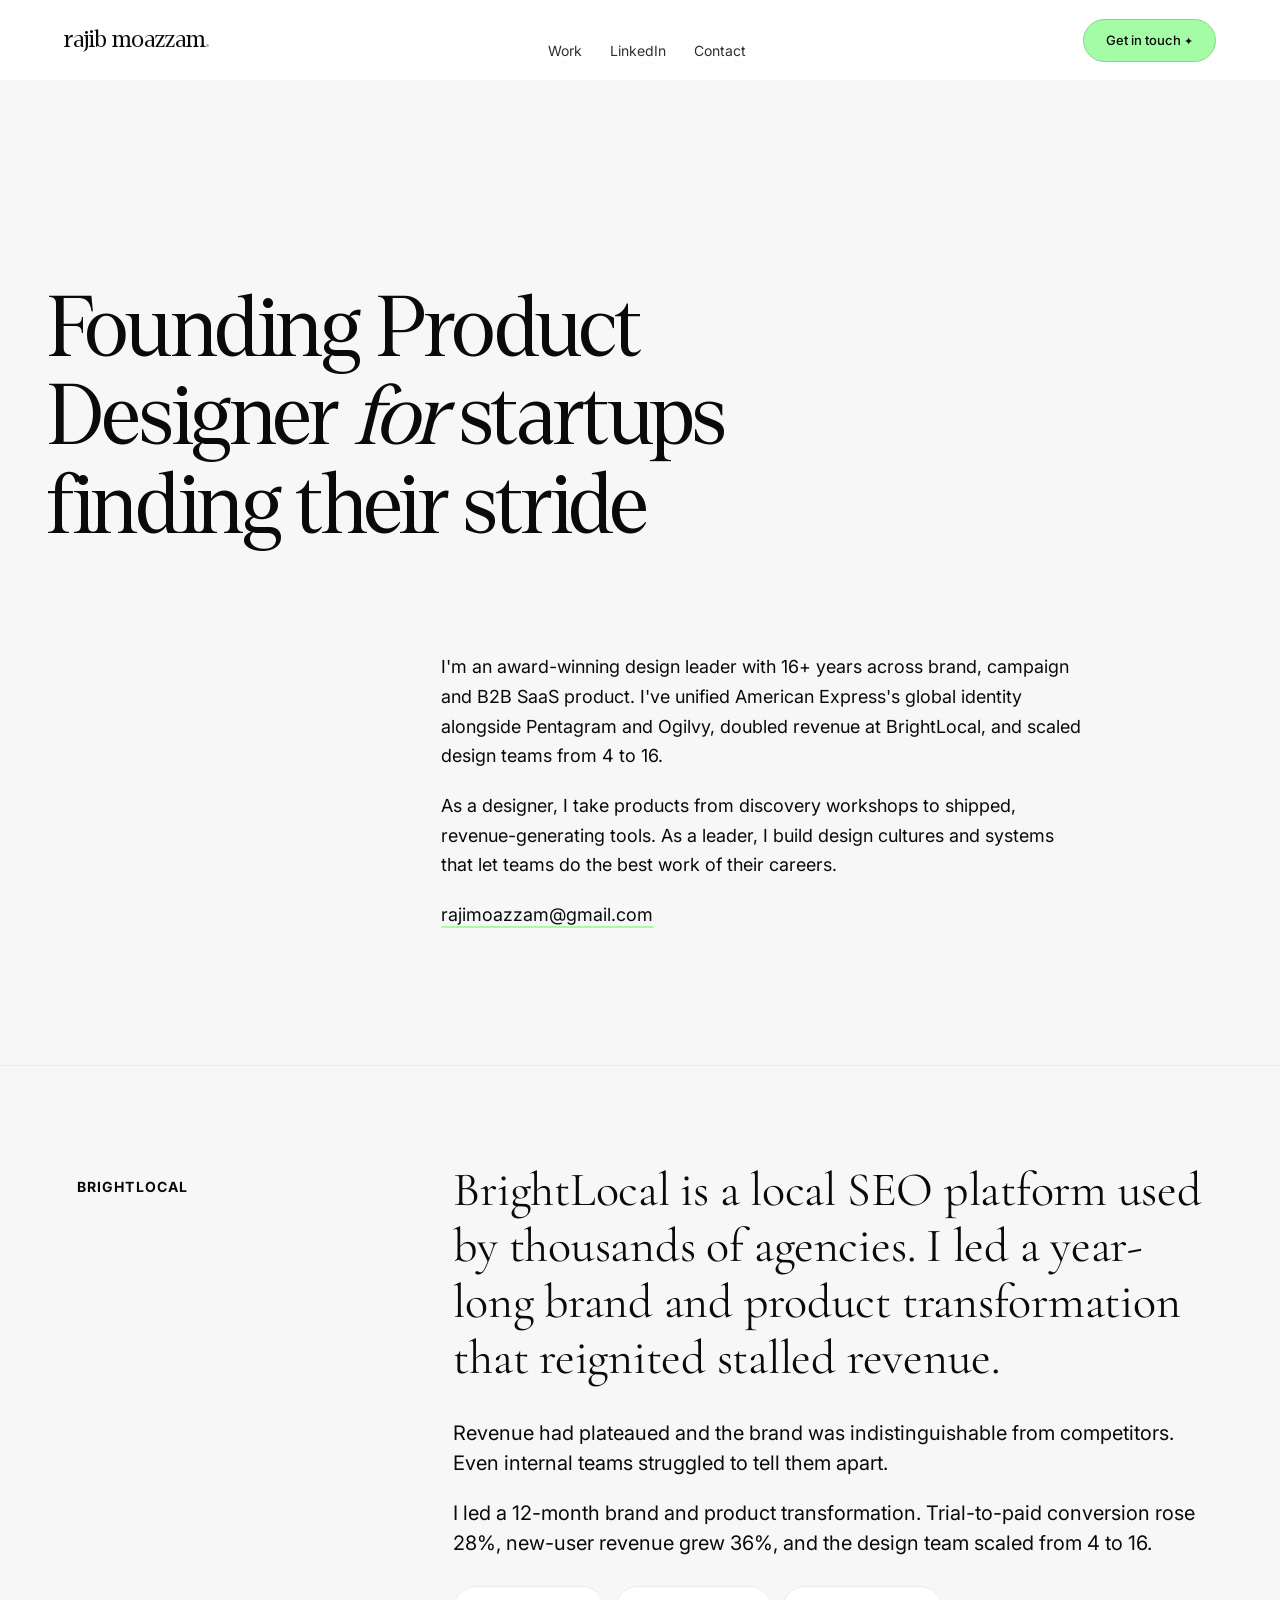
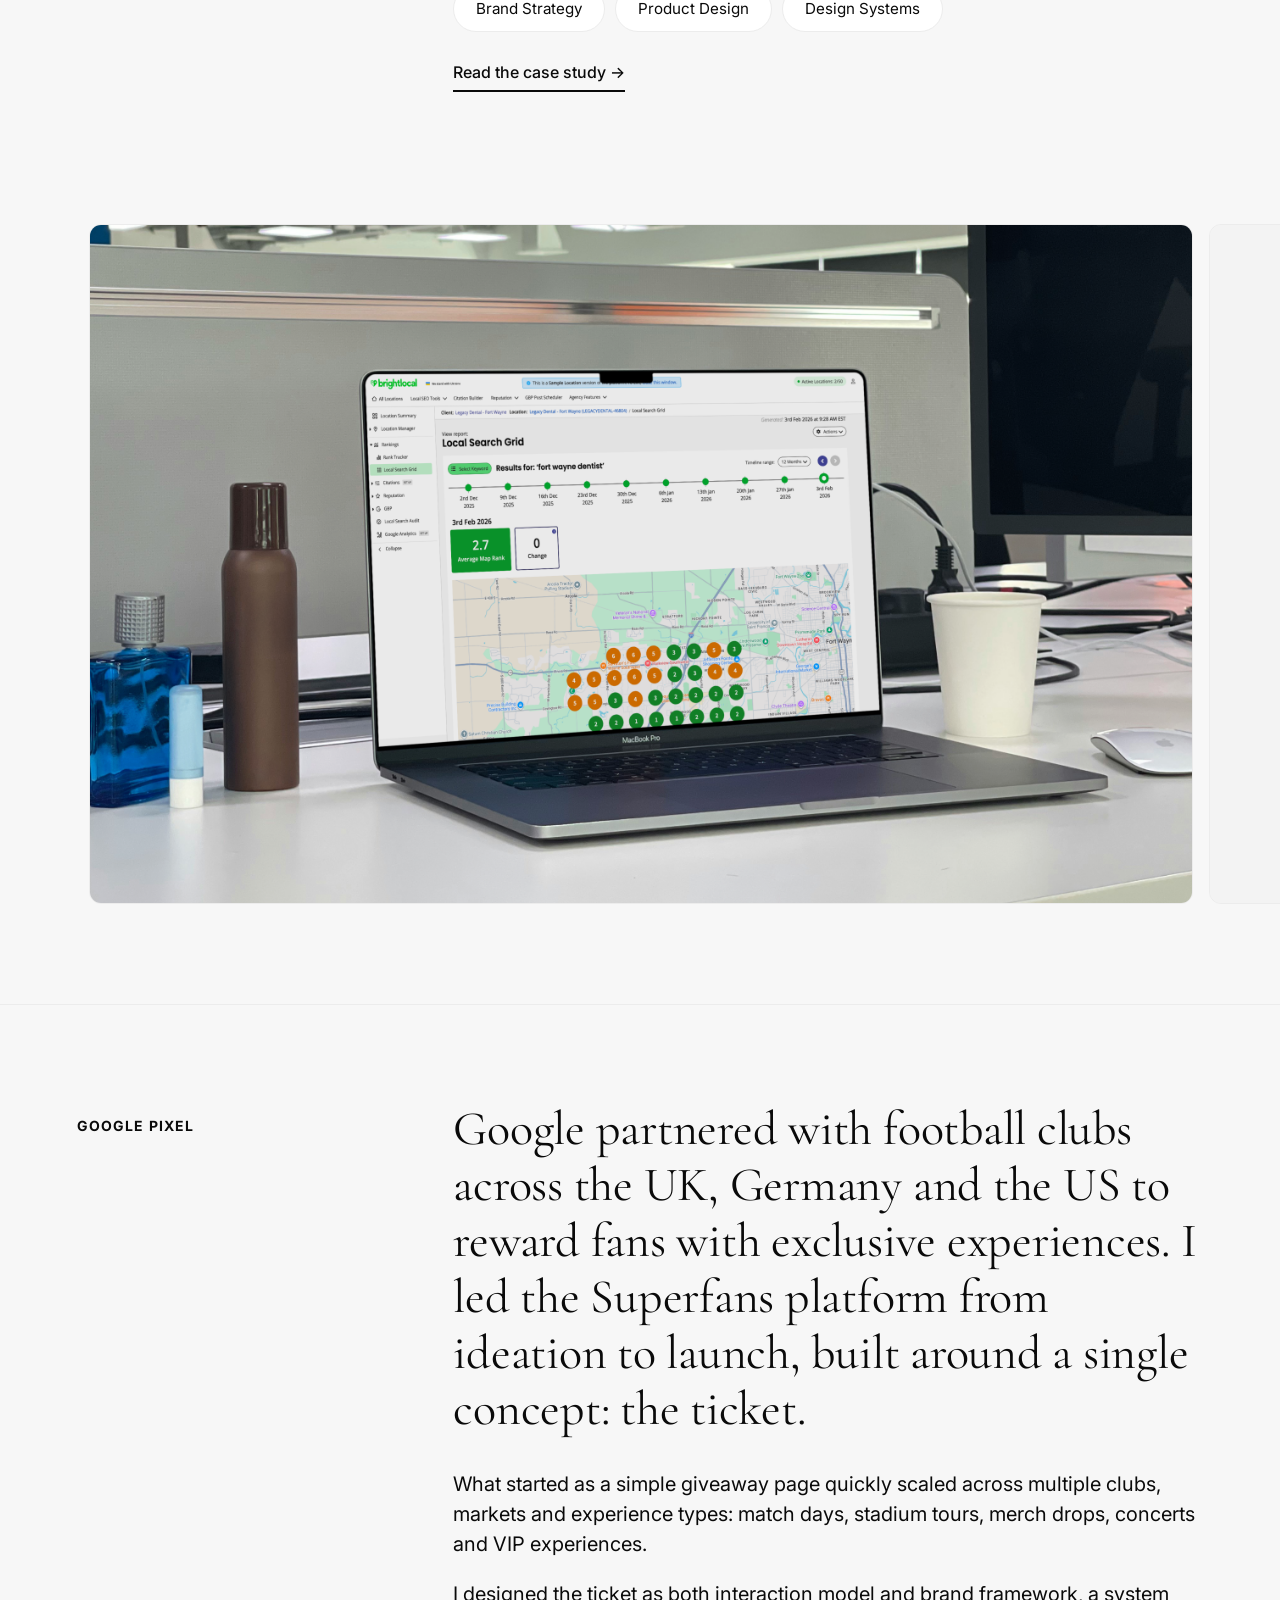
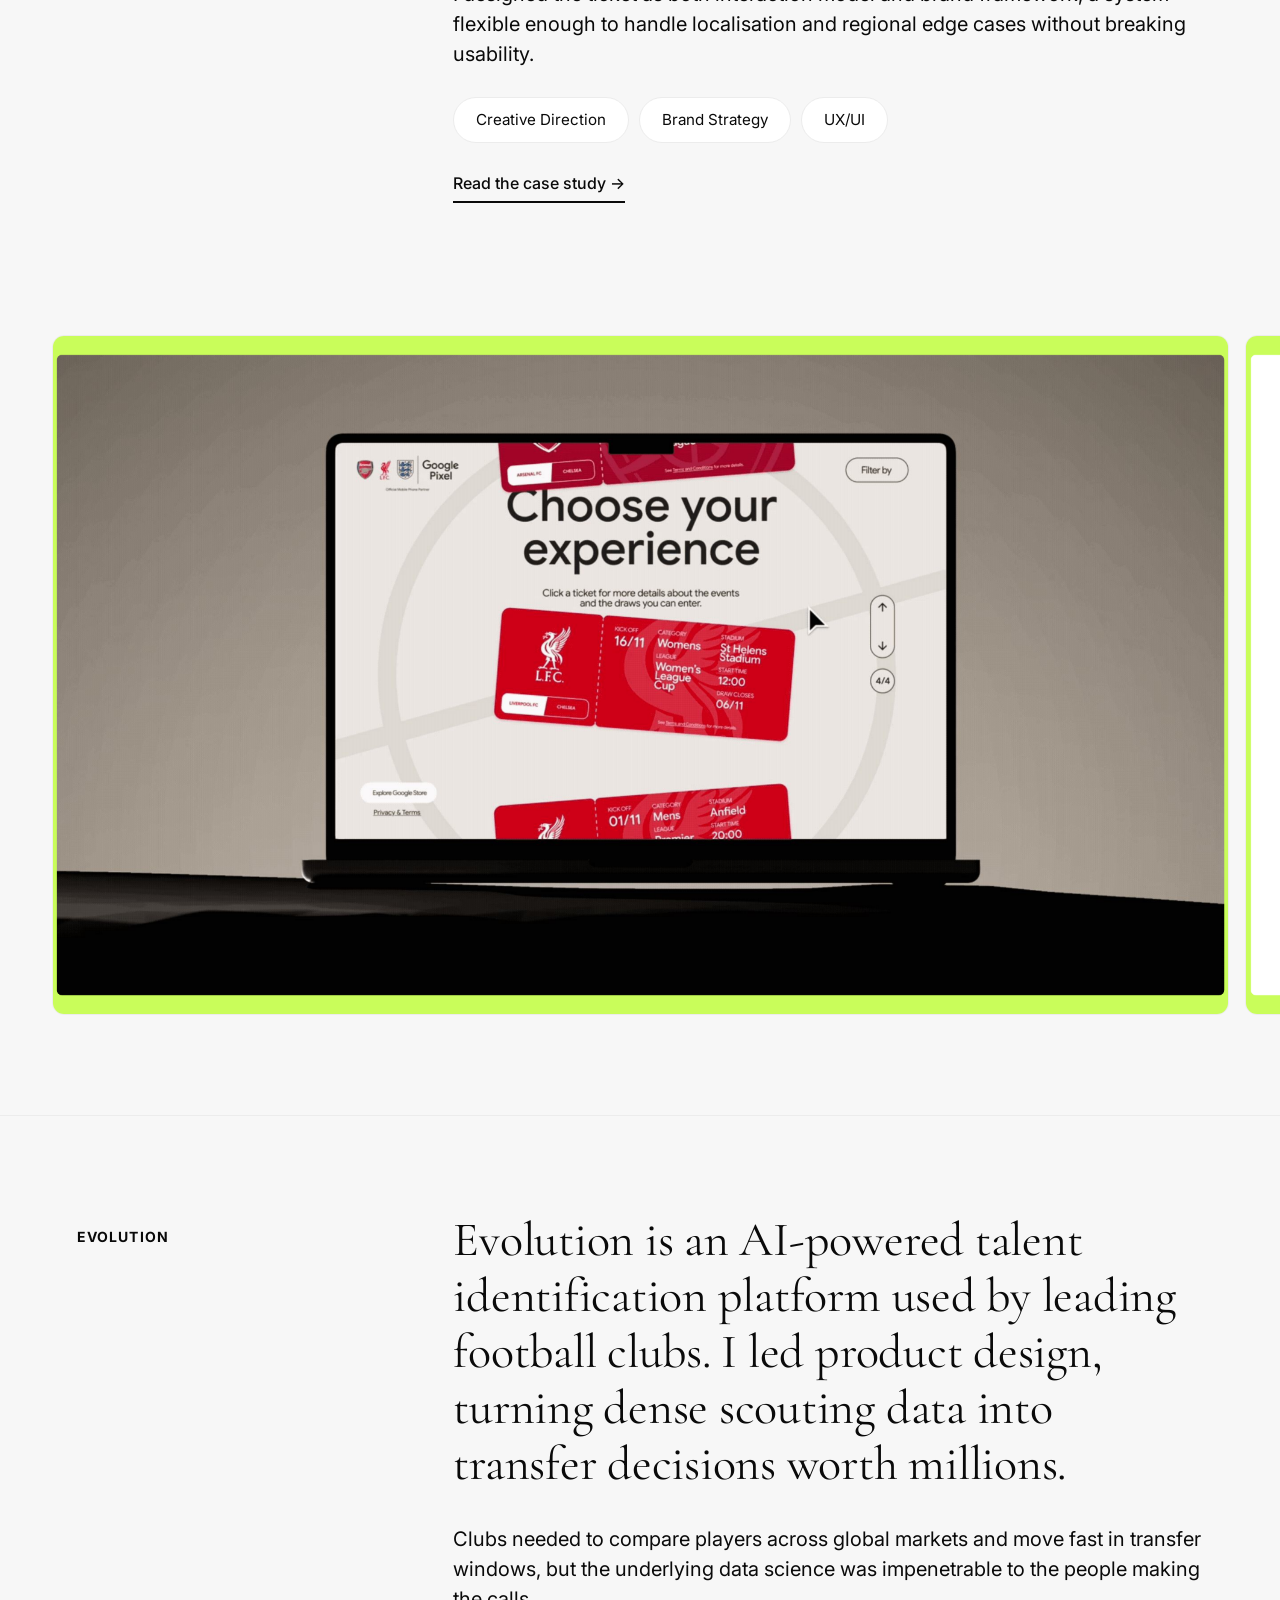
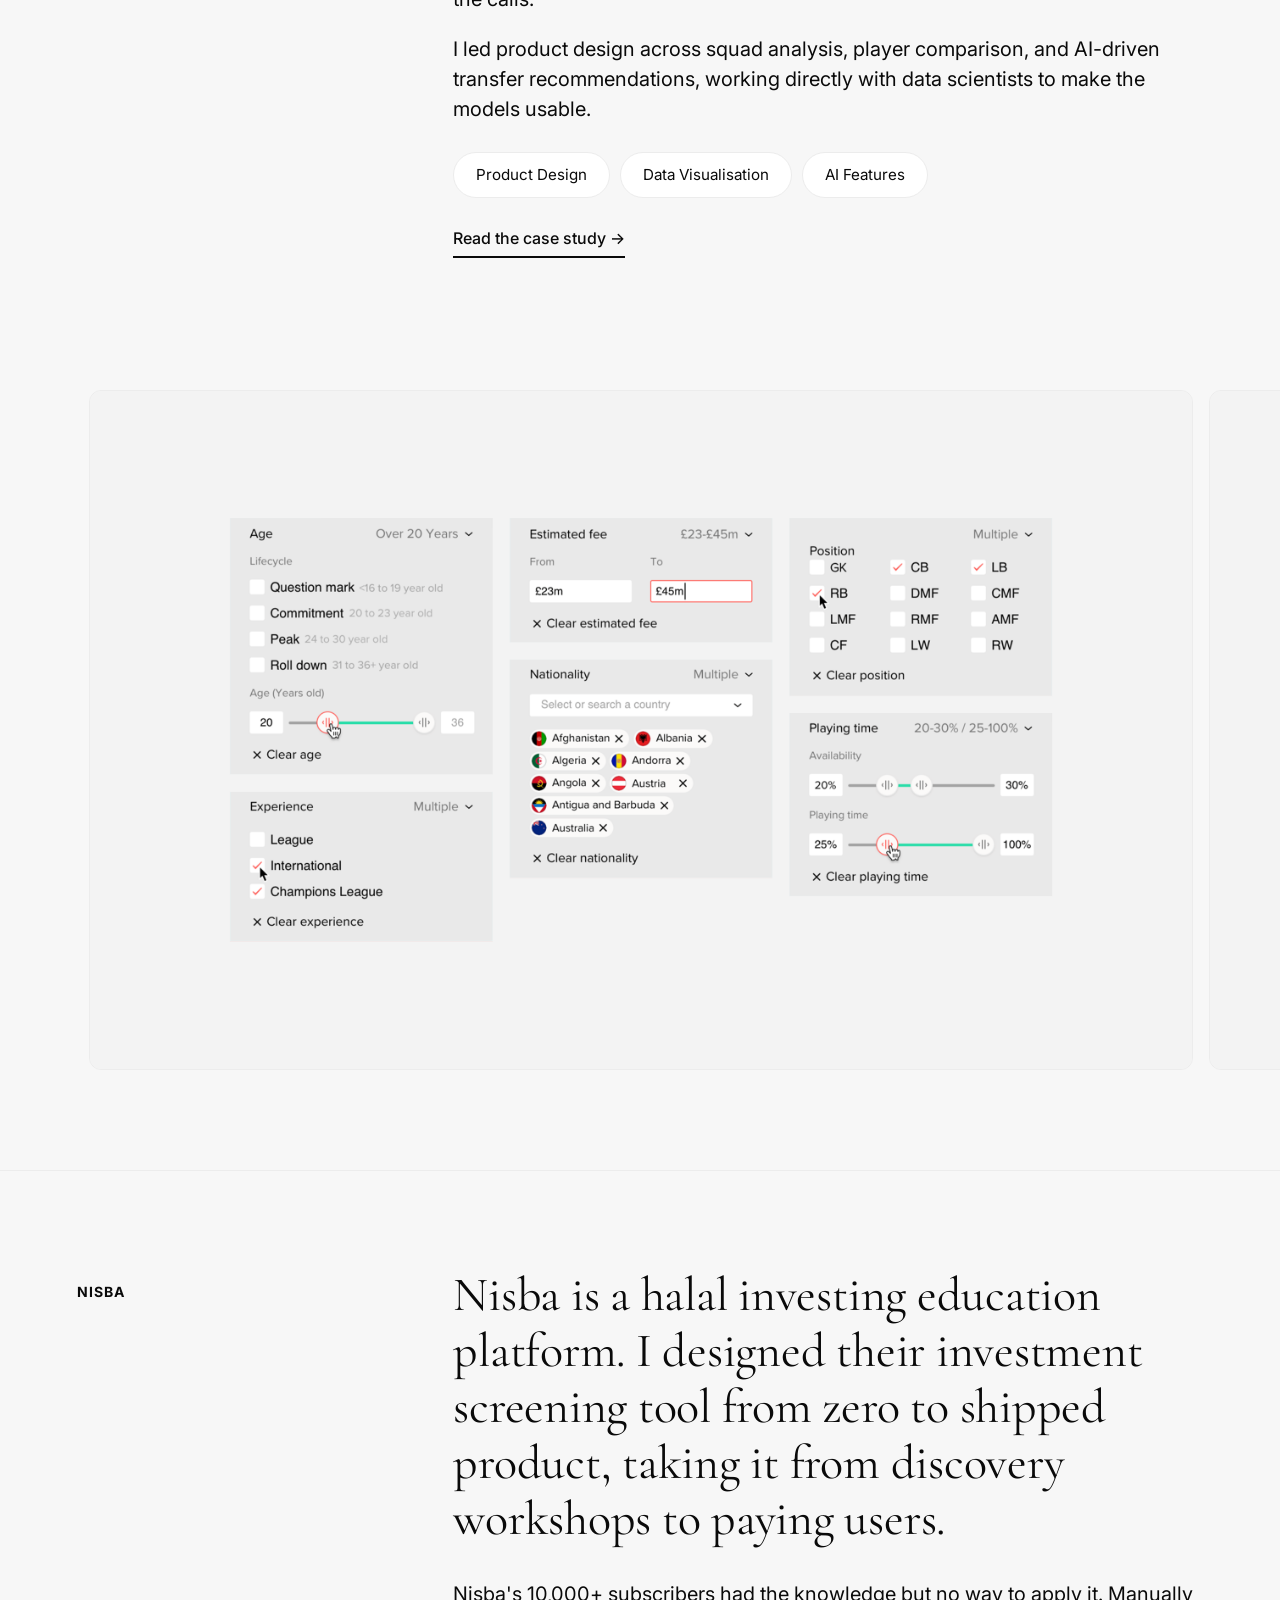
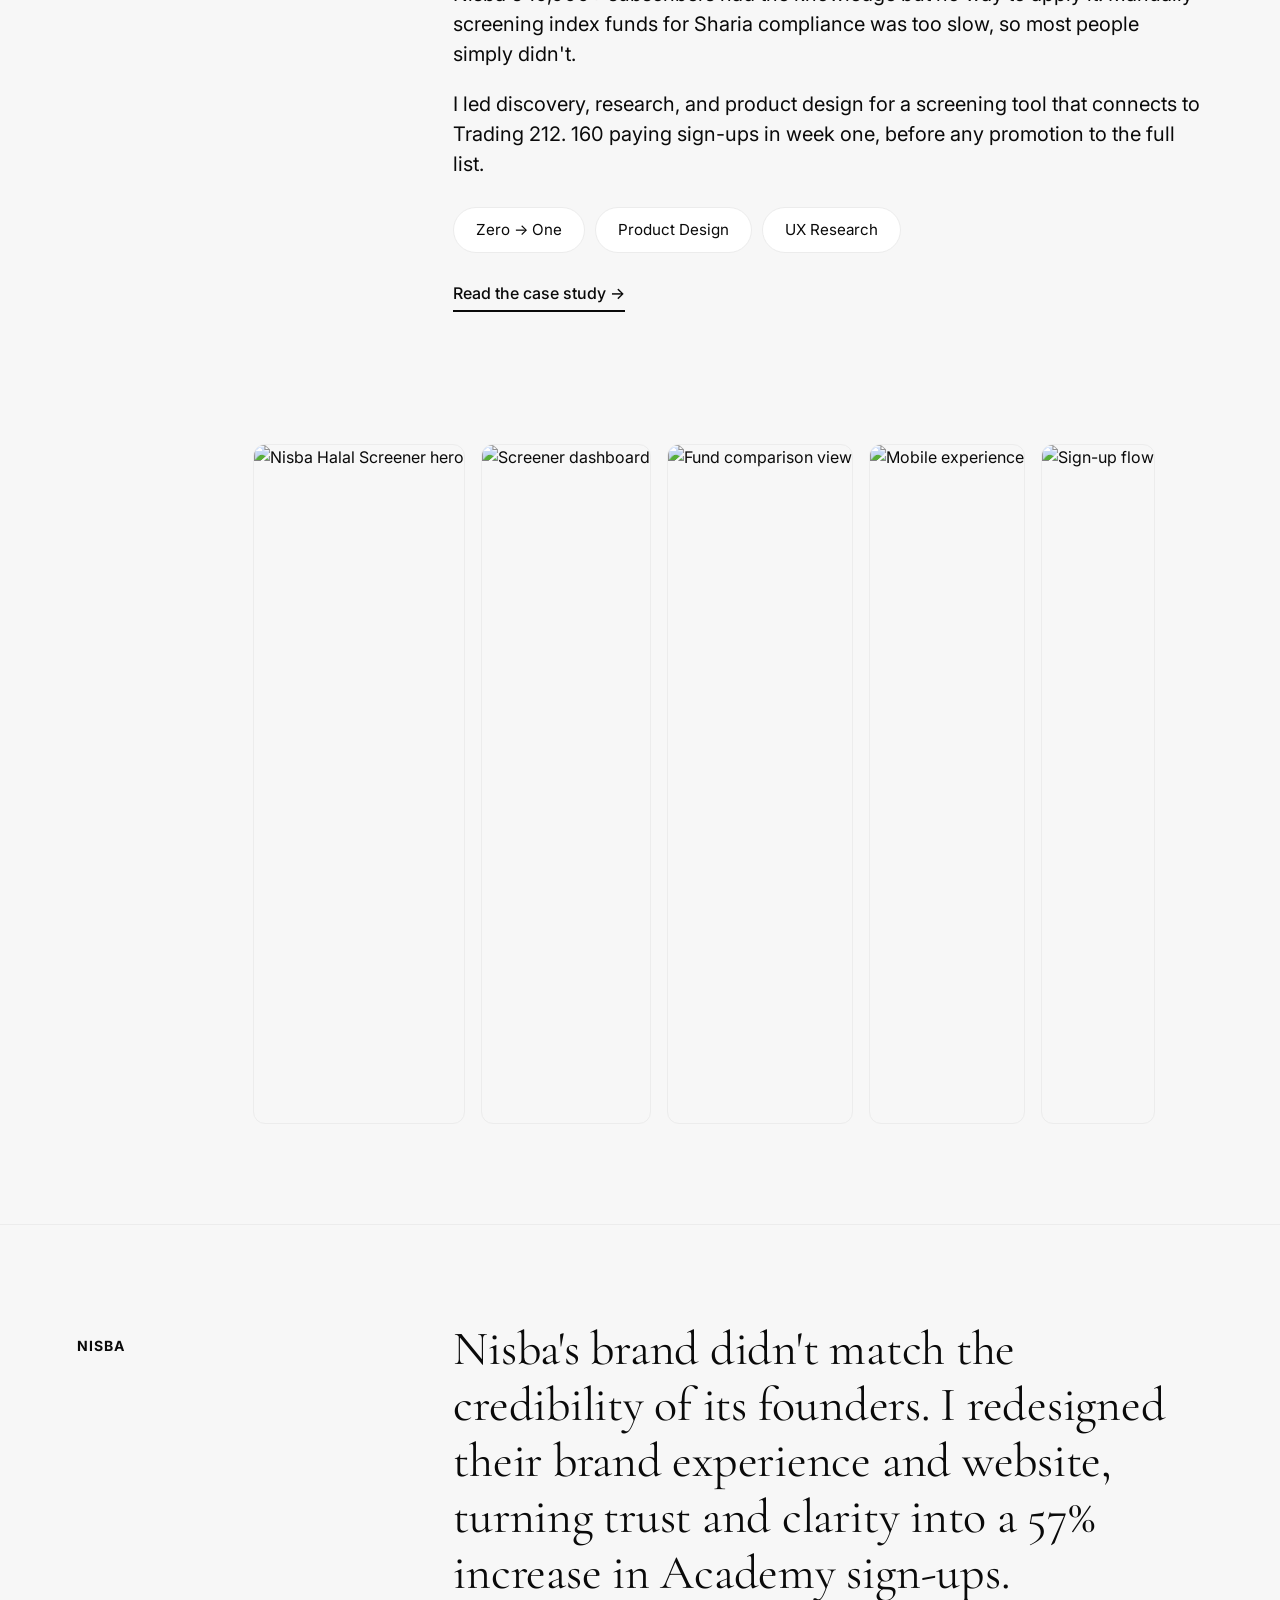
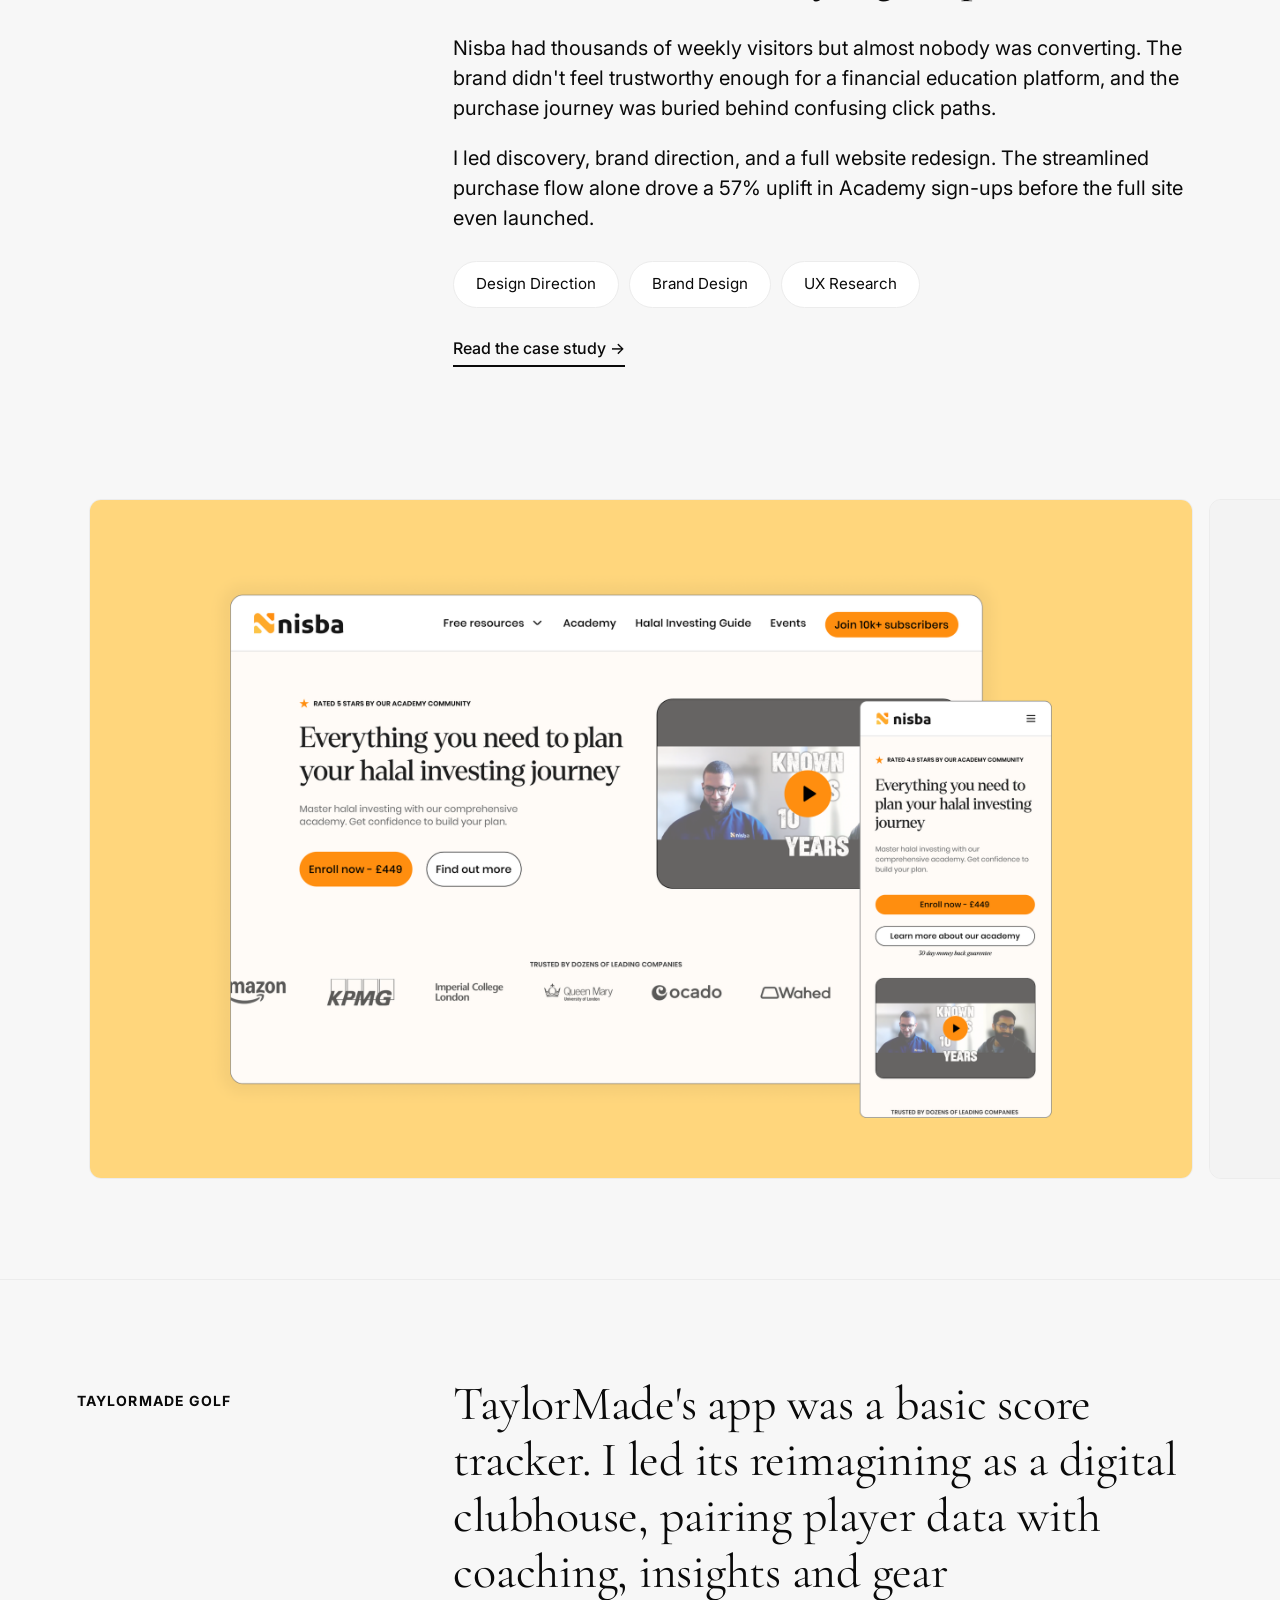
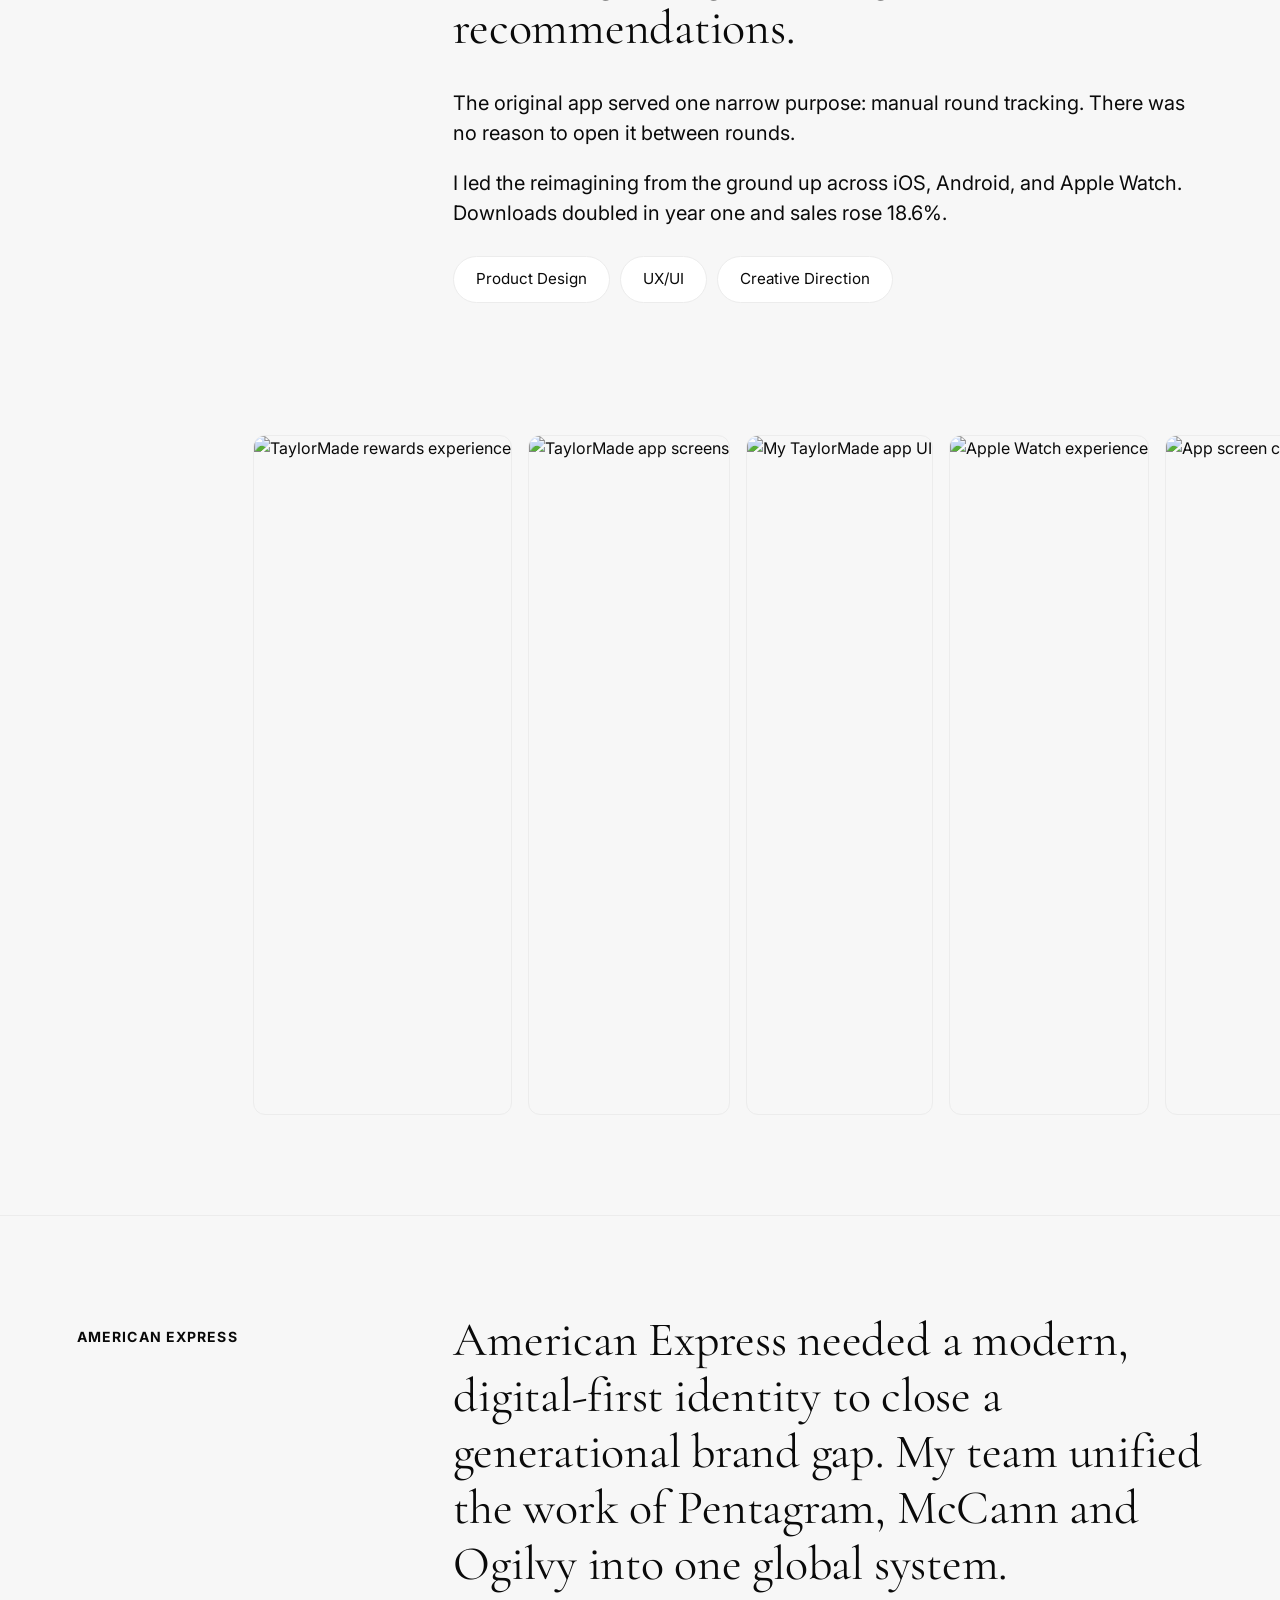
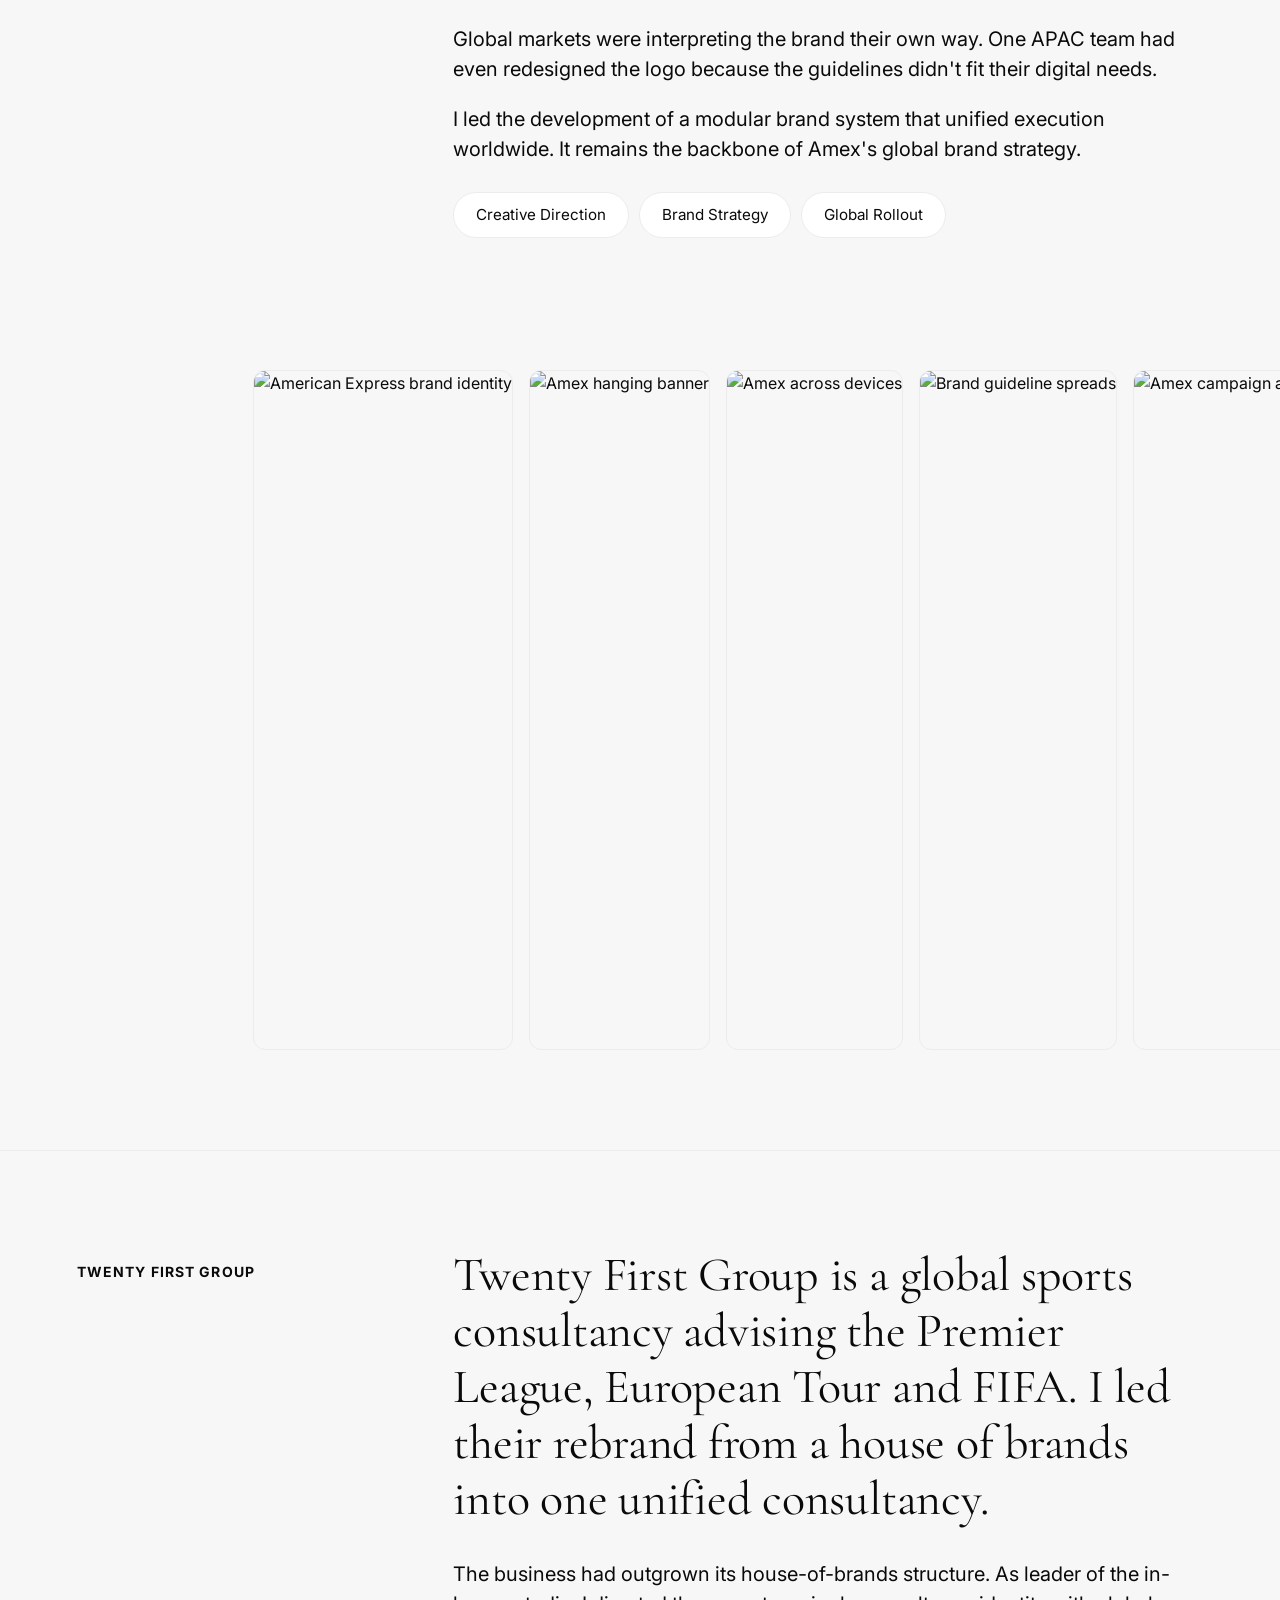
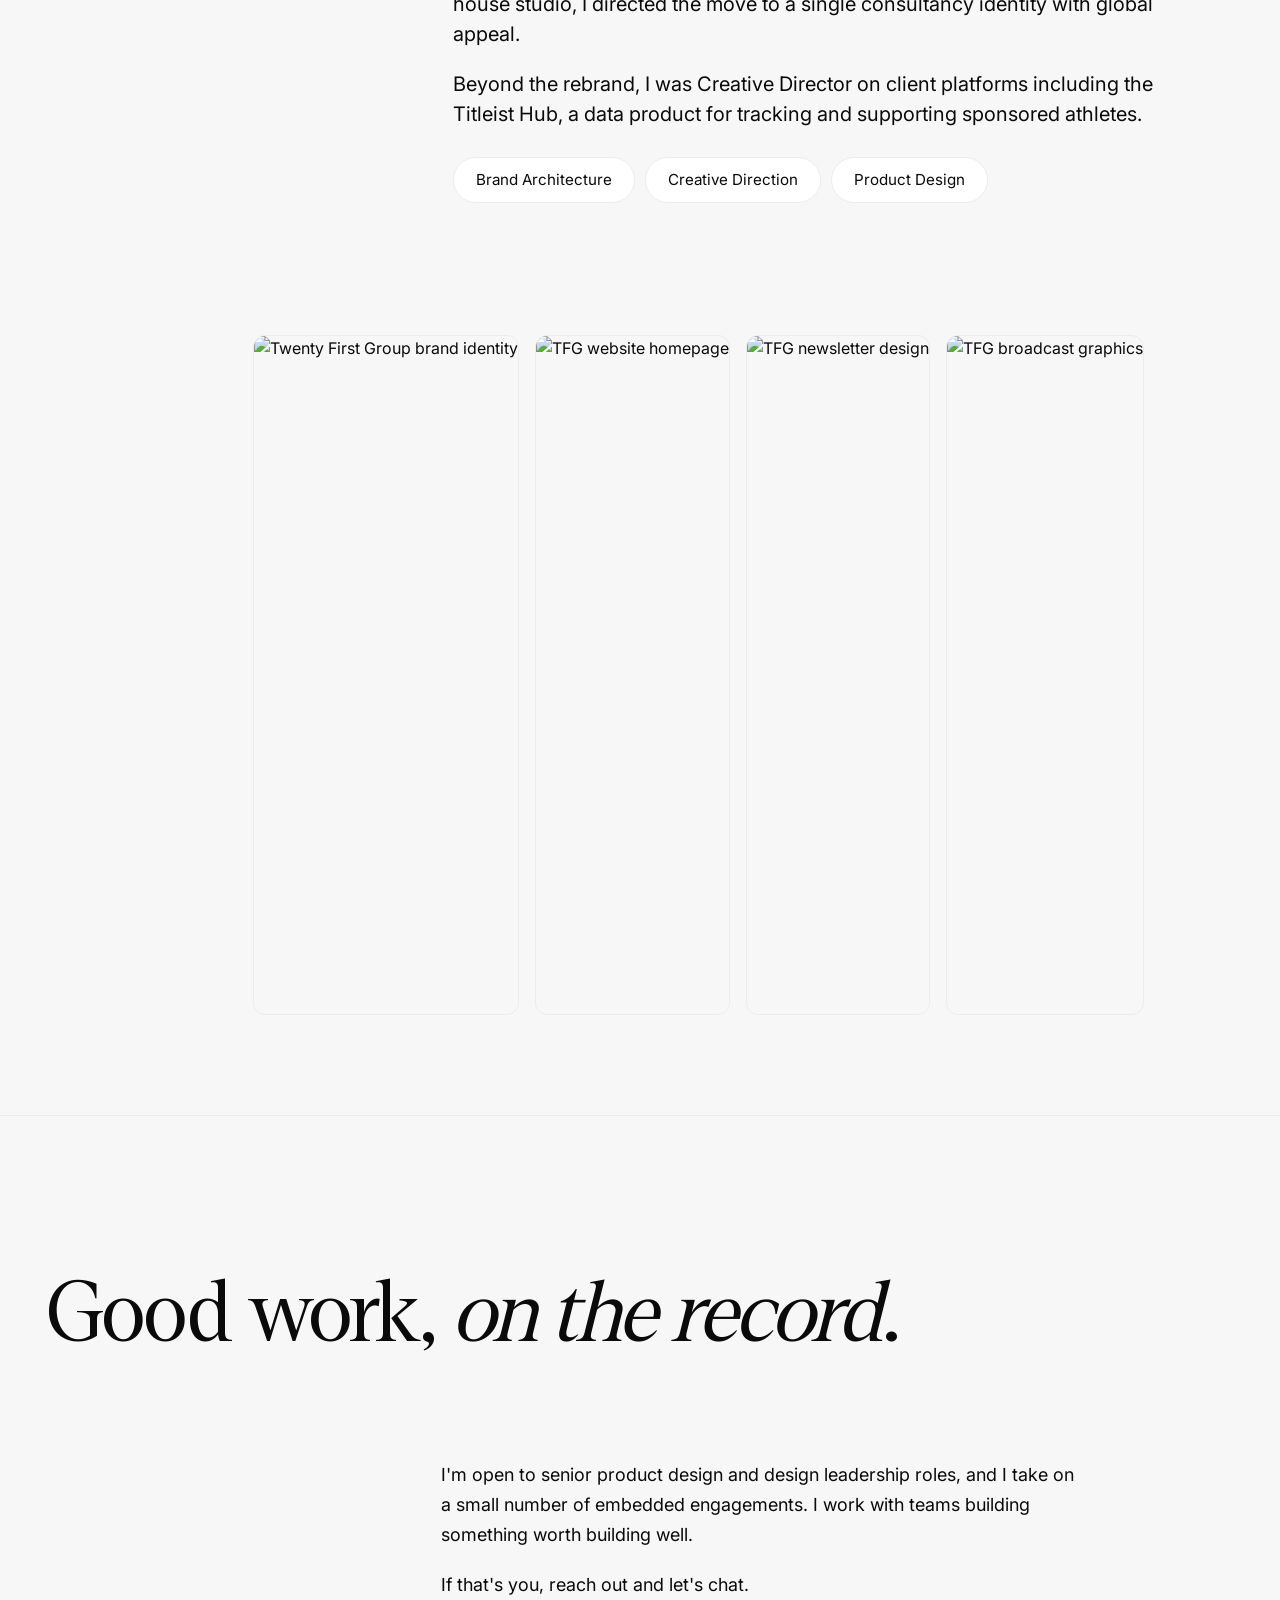
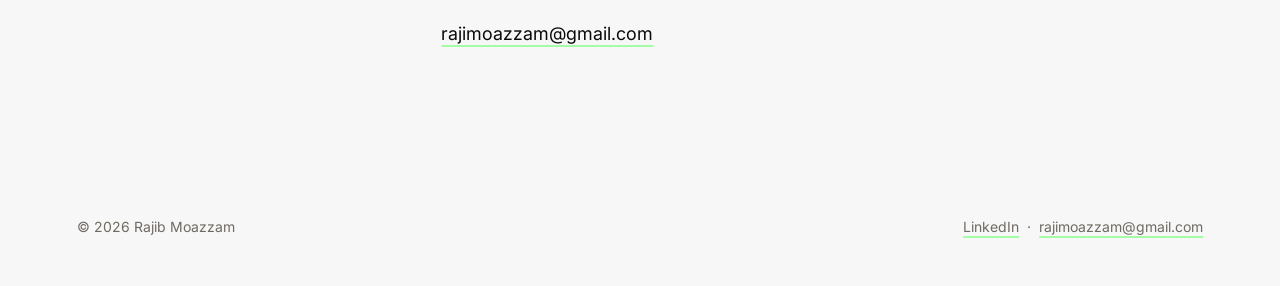
==== commit 043b14a2: "Add Google Pixel Superfans case study" ====
--- a/index.html
+++ b/index.html
@@ -59,6 +59,27 @@
       </div>
     </section>
 
+    <section class="project google-pixel">
+      <div class="logo">Google Pixel</div>
+      <div class="project-content">
+      <h2><span class="lede">Google partnered with football clubs across the UK, Germany and the US to reward fans with exclusive experiences.</span> I led the Superfans platform from ideation to launch, built around a single concept: the ticket.</h2>
+      <p>What started as a simple giveaway page quickly scaled across multiple clubs, markets and experience types: match days, stadium tours, merch drops, concerts and VIP experiences.</p>
+      <p>I designed the ticket as both interaction model and brand framework, a system flexible enough to handle localisation and regional edge cases without breaking usability.</p>
+      <div class="tags">
+        <span>Creative Direction</span>
+        <span>Brand Strategy</span>
+        <span>UX/UI</span>
+      </div>
+      <a class="case-study-link" href="google-pixel.html">Read the case study</a>
+      </div>
+      <div class="carousel" aria-label="Google Pixel project images">
+        <img class="slide" src="images/google-pixel/hero.png" alt="Superfans Experiences platform" loading="lazy">
+        <img class="slide" src="images/google-pixel/ticket-designs.png" alt="Ticket designs" loading="lazy">
+        <img class="slide" src="images/google-pixel/superfans-brand.png" alt="Superfans brand" loading="lazy">
+      </div>
+    </section>
+
+
     <section class="project evolution">
       <div class="logo">Evolution</div>
       <div class="project-content">
--- a/styles.css
+++ b/styles.css
@@ -757,3 +757,11 @@
   border-top: 1px solid var(--rule, #ececec);
   padding-top: clamp(80px, 12vw, 180px);
 }
+
+/* Wider reading column on case study pages */
+.case-section {
+  max-width: 860px;
+}
+.case-intro {
+  max-width: 960px;
+}
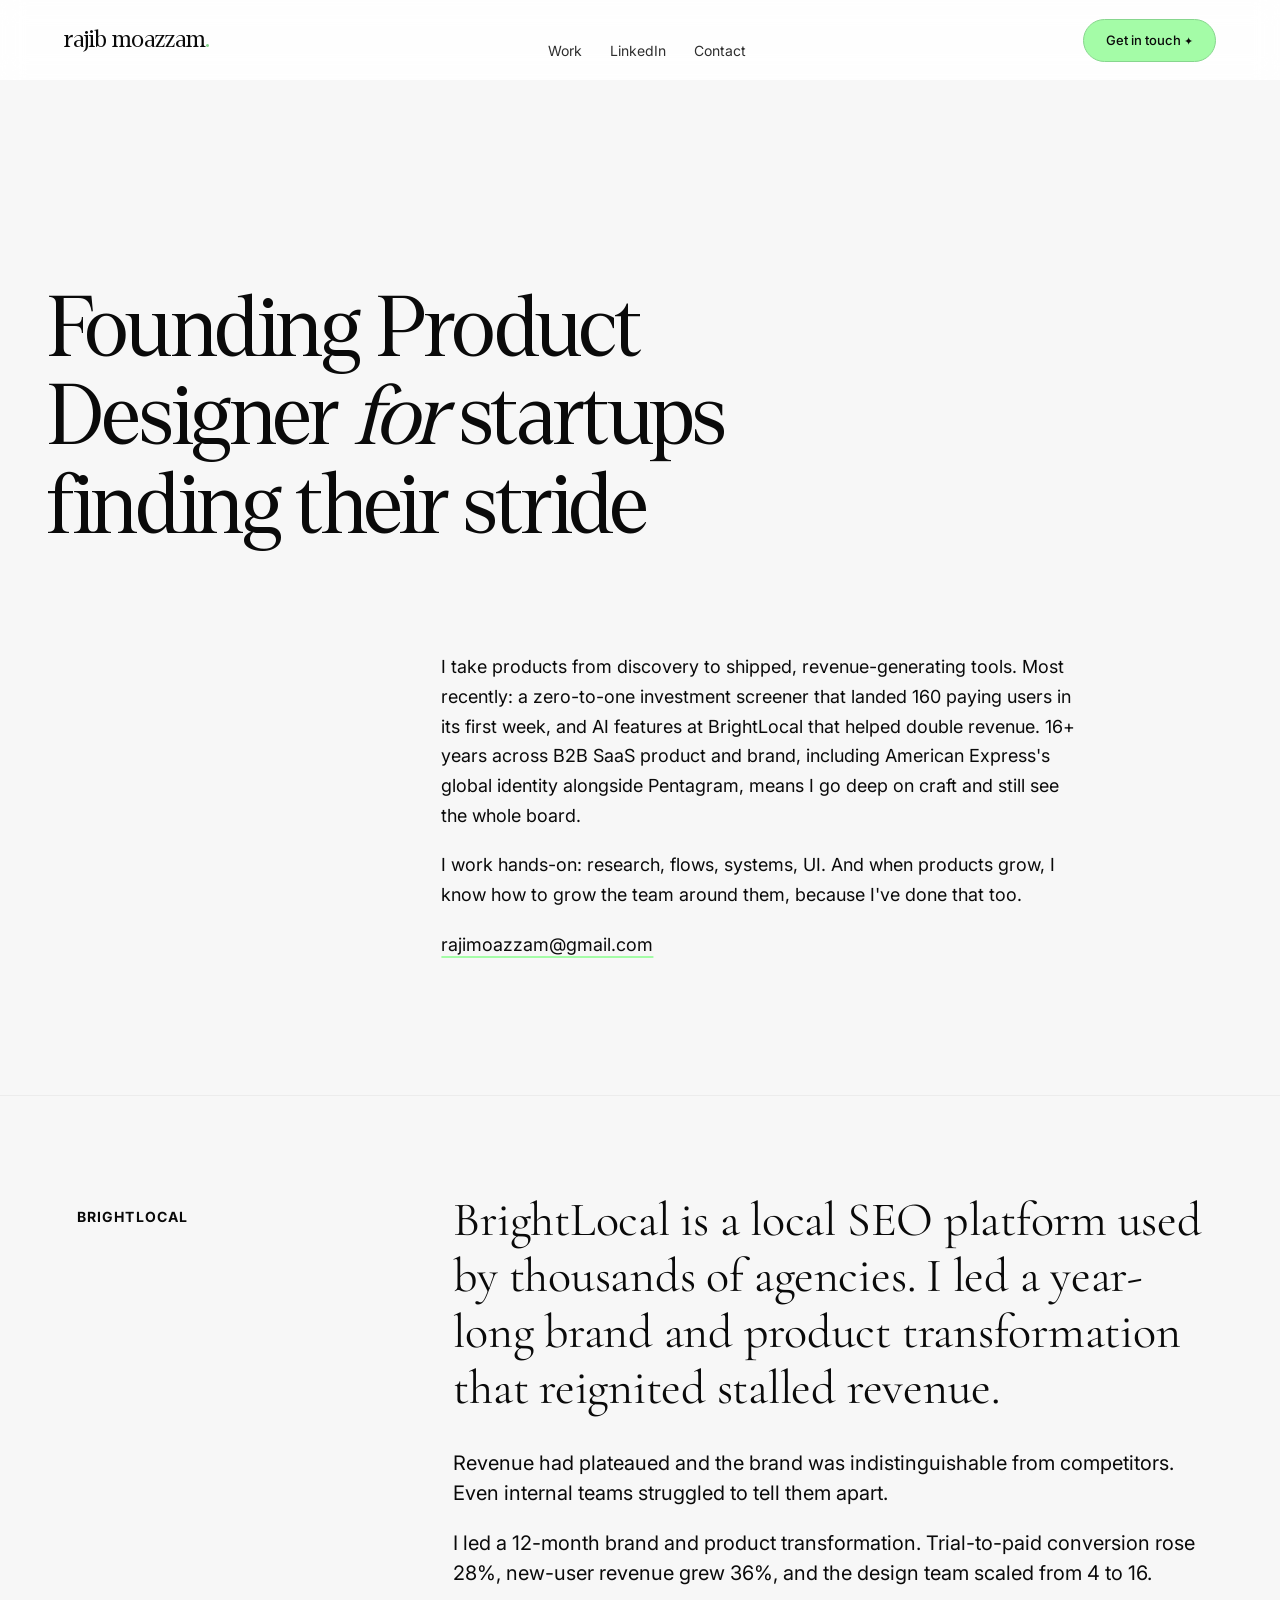
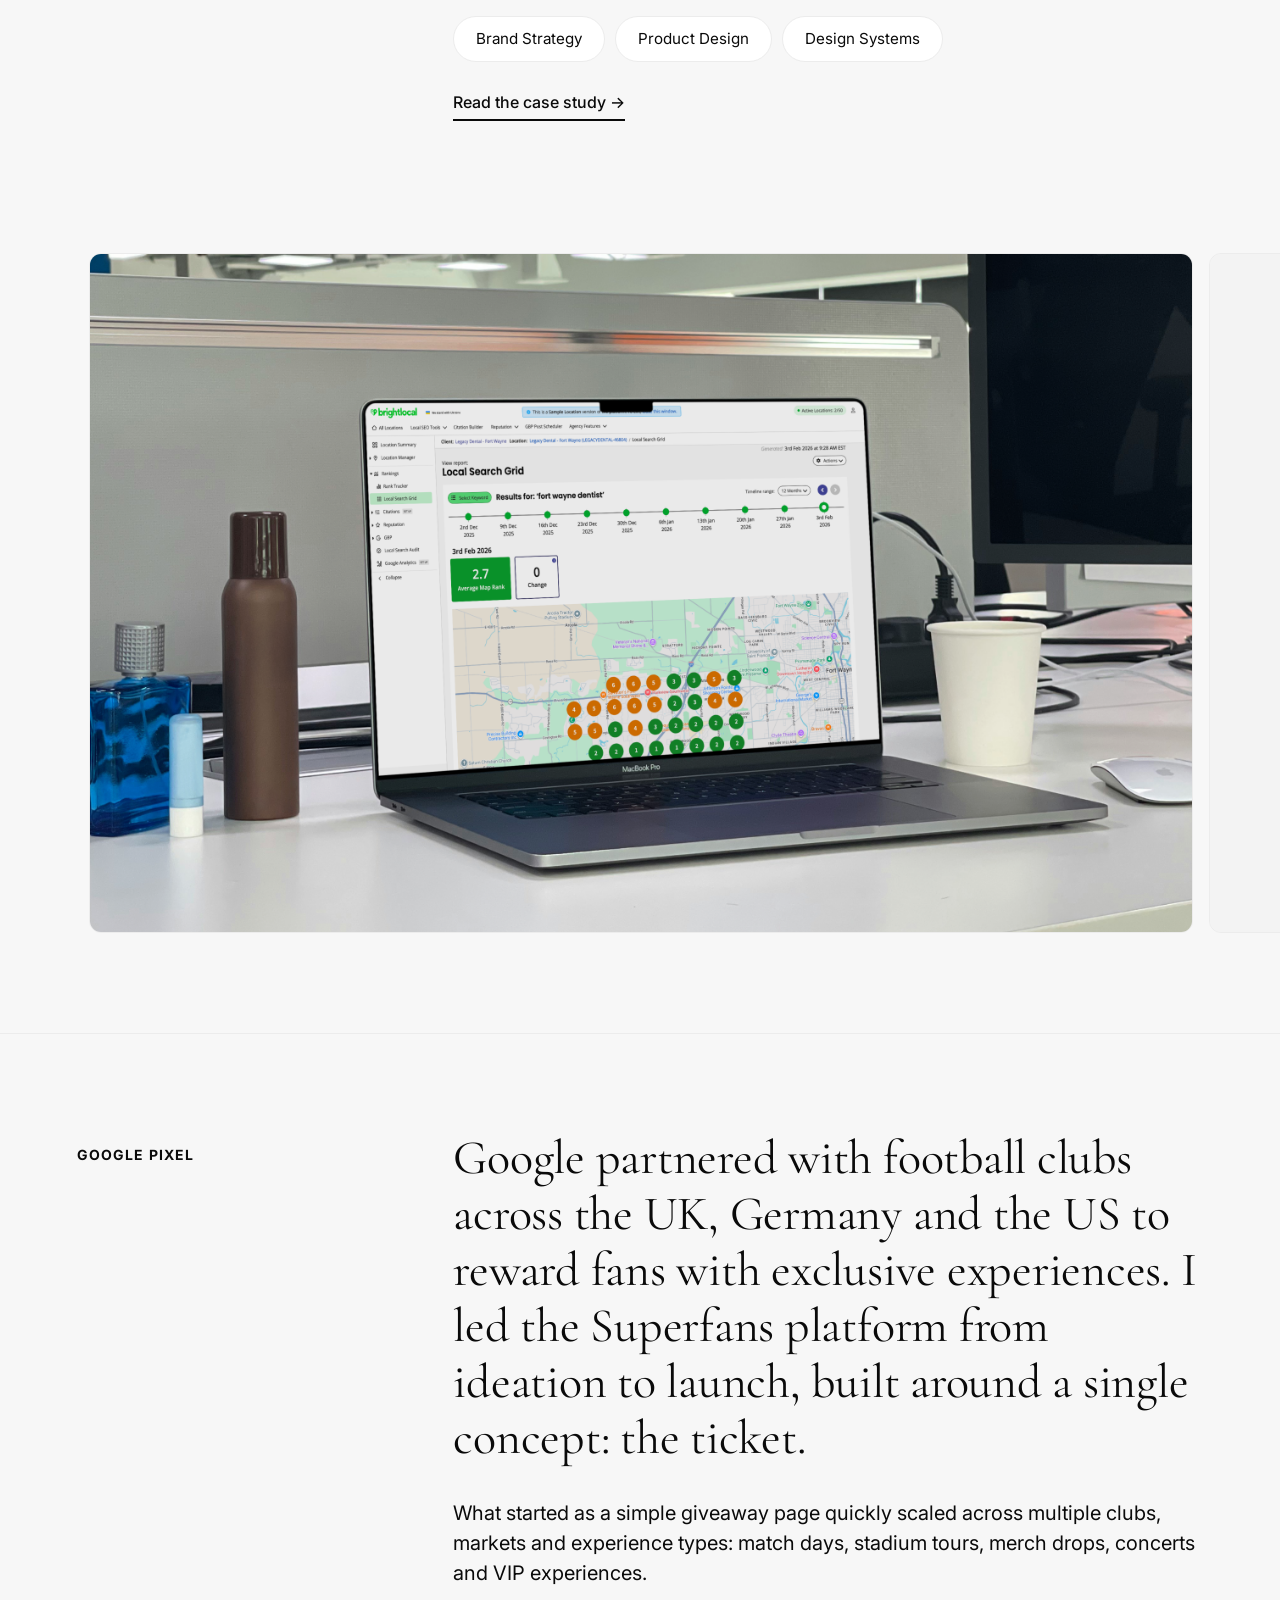
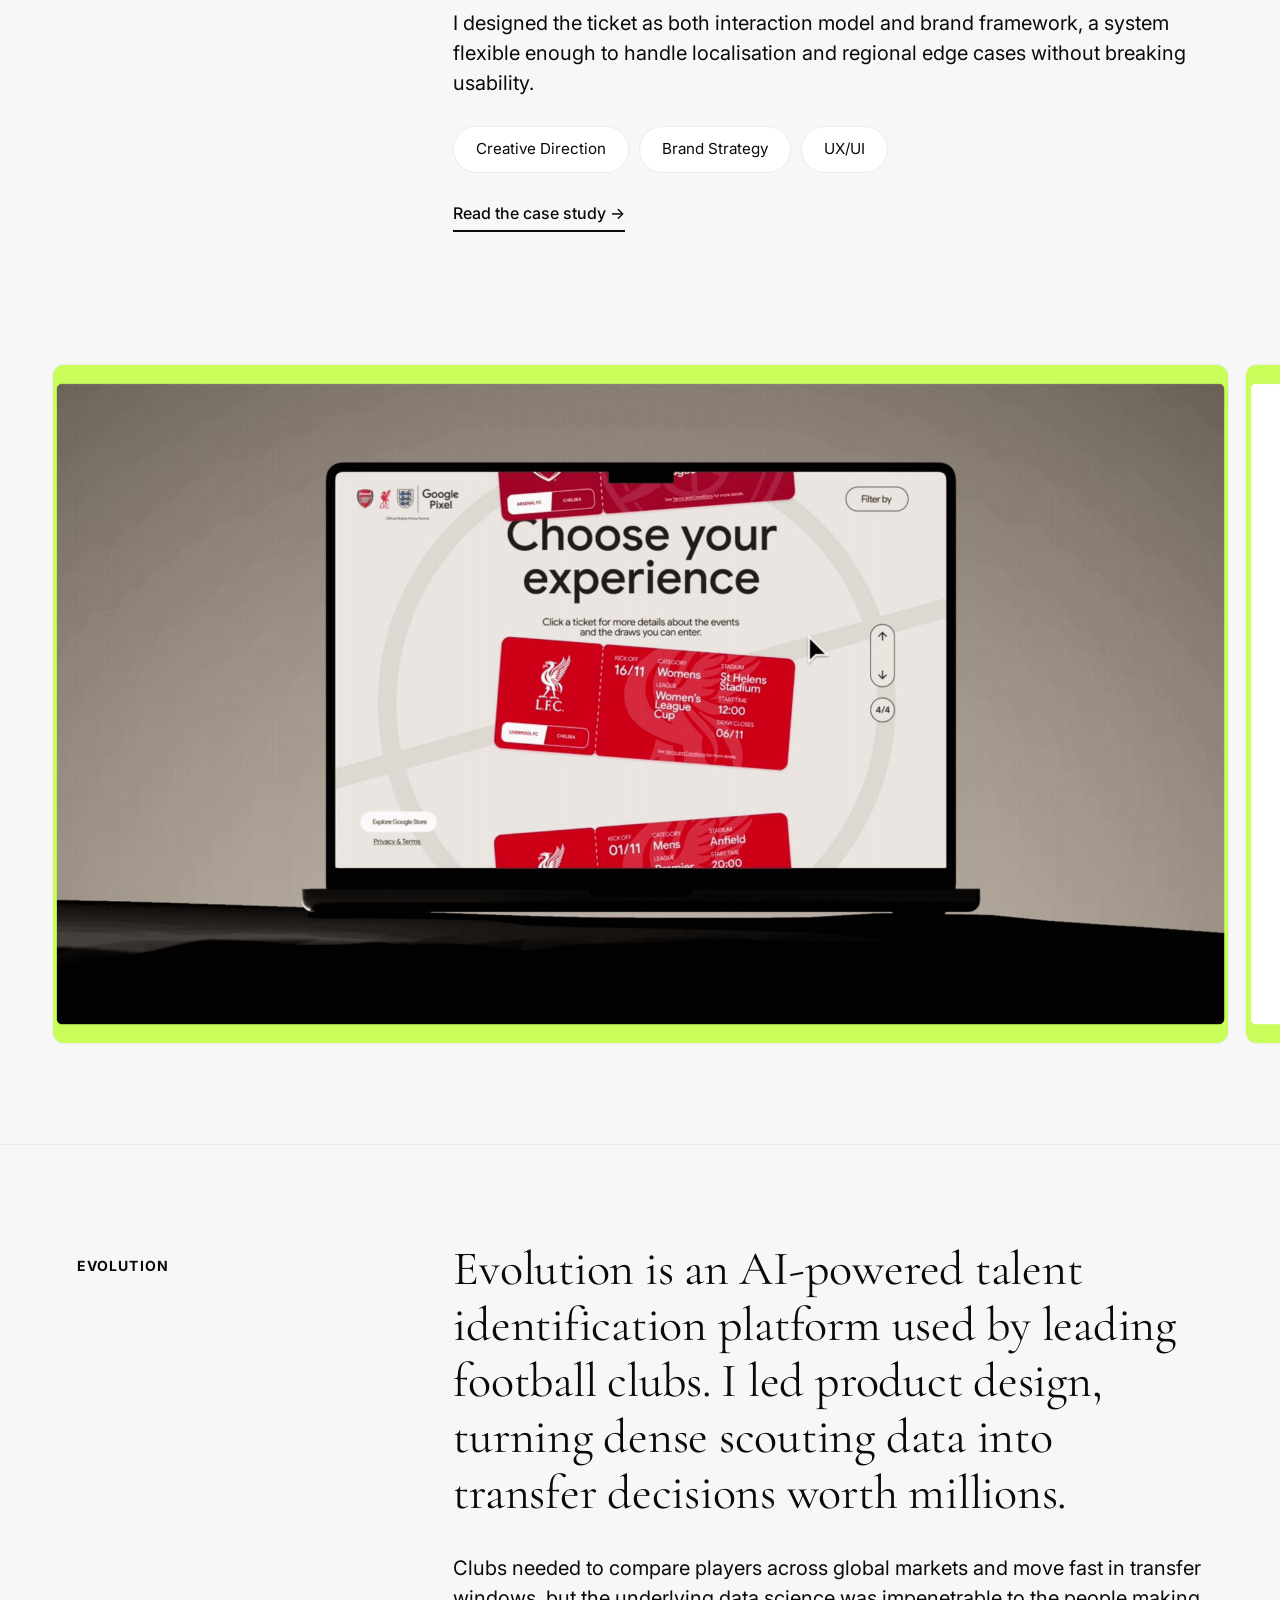
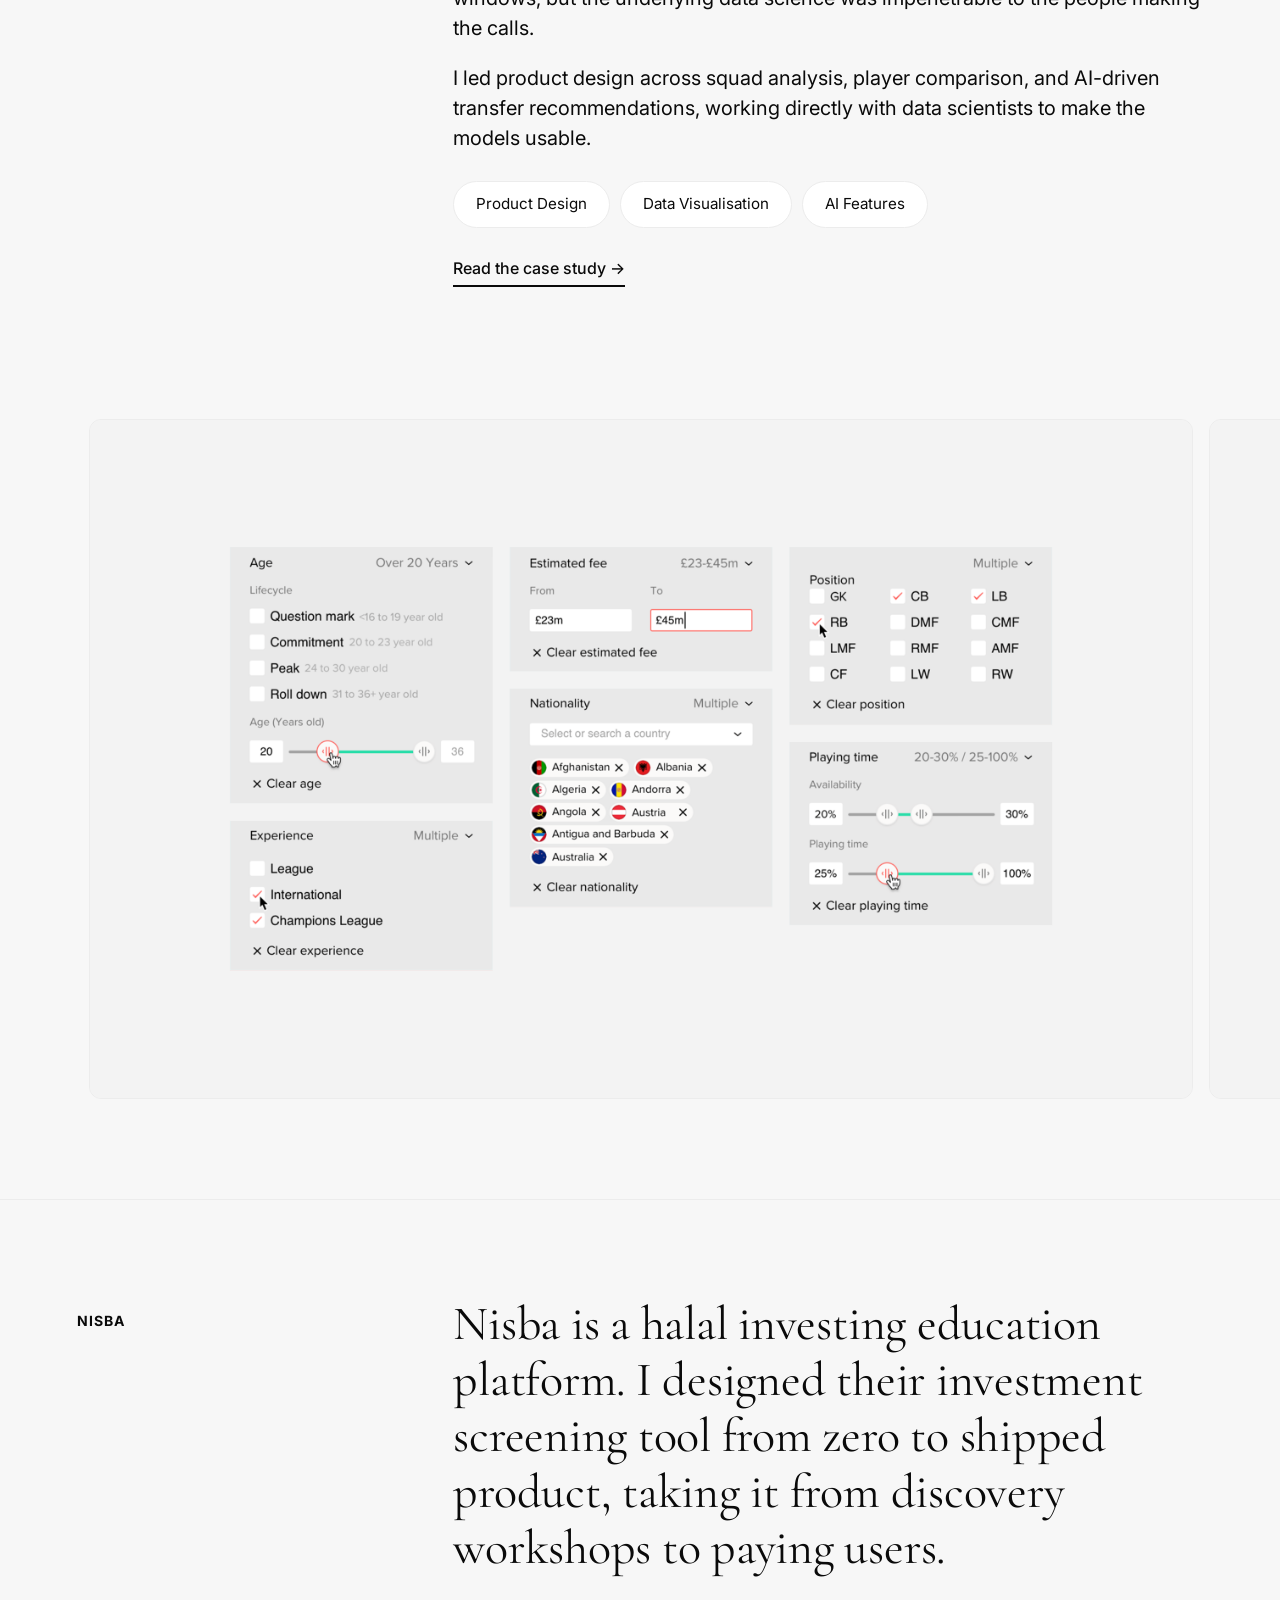
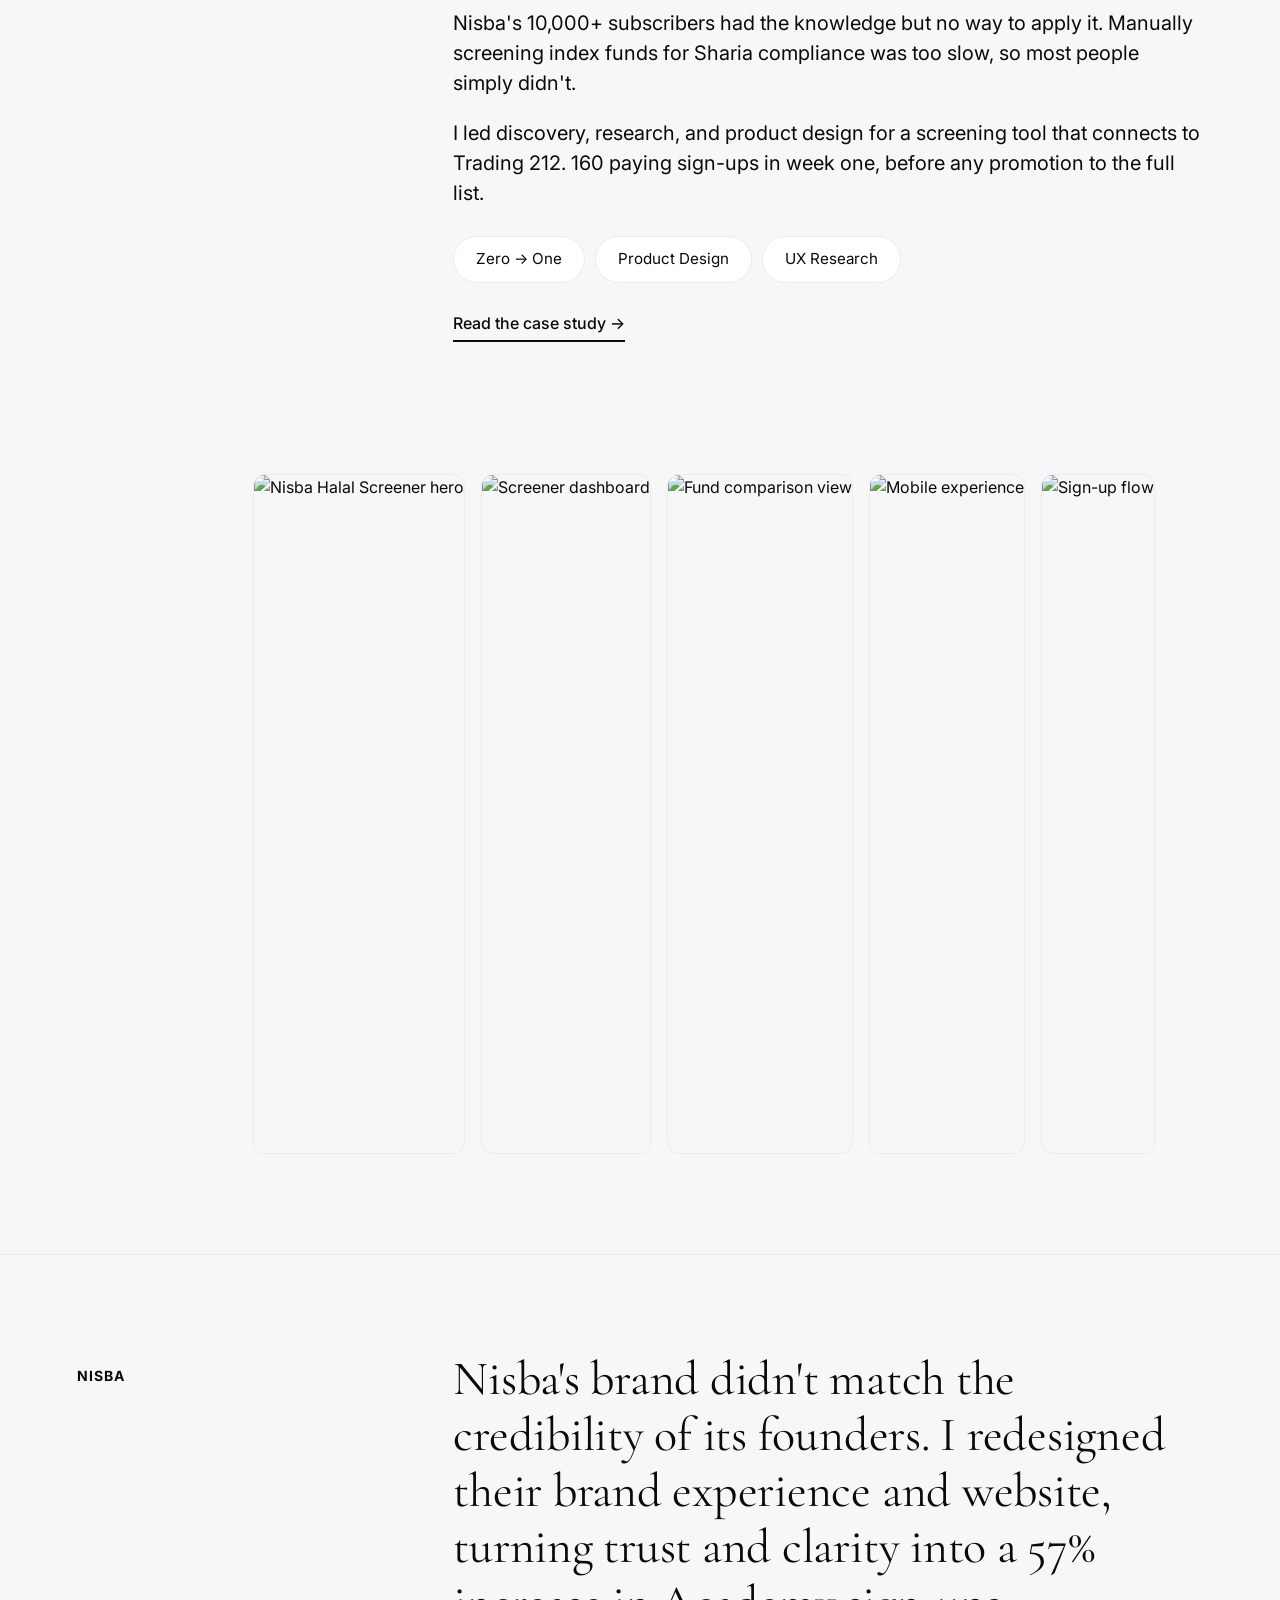
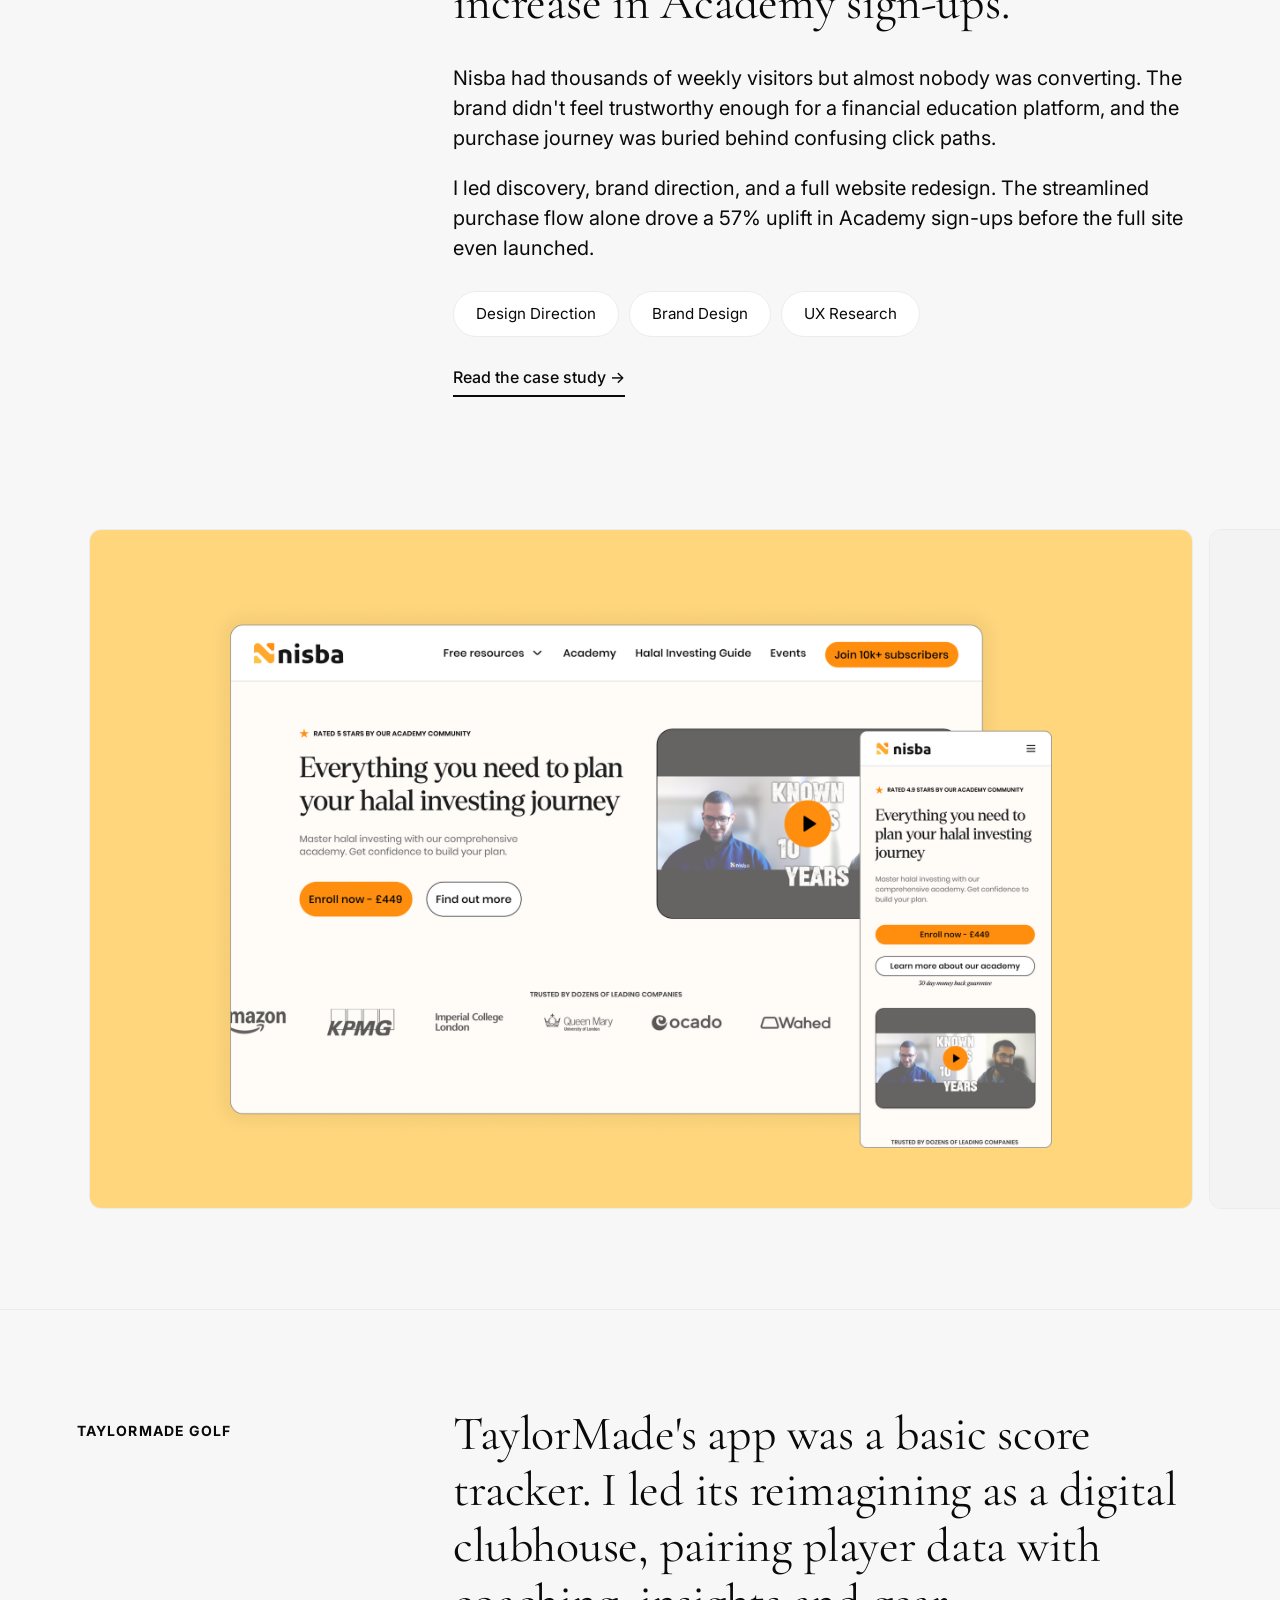
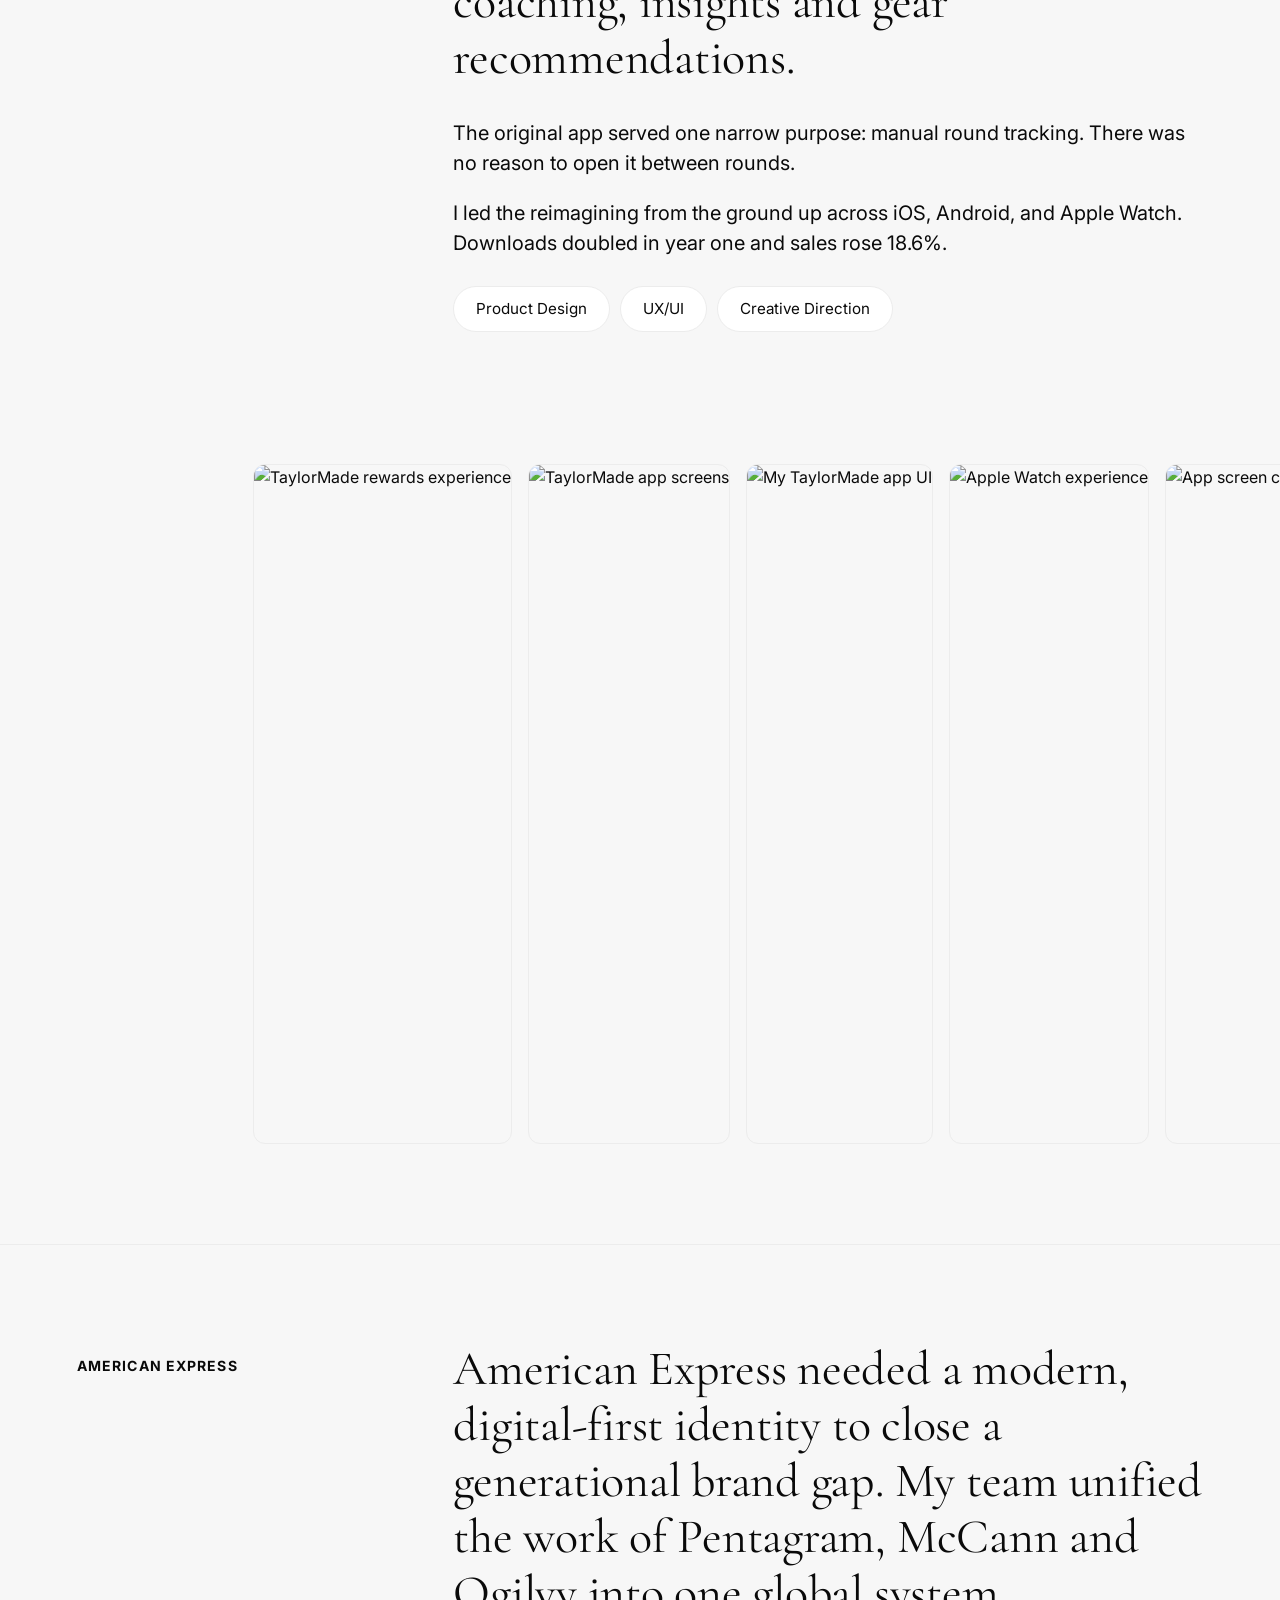
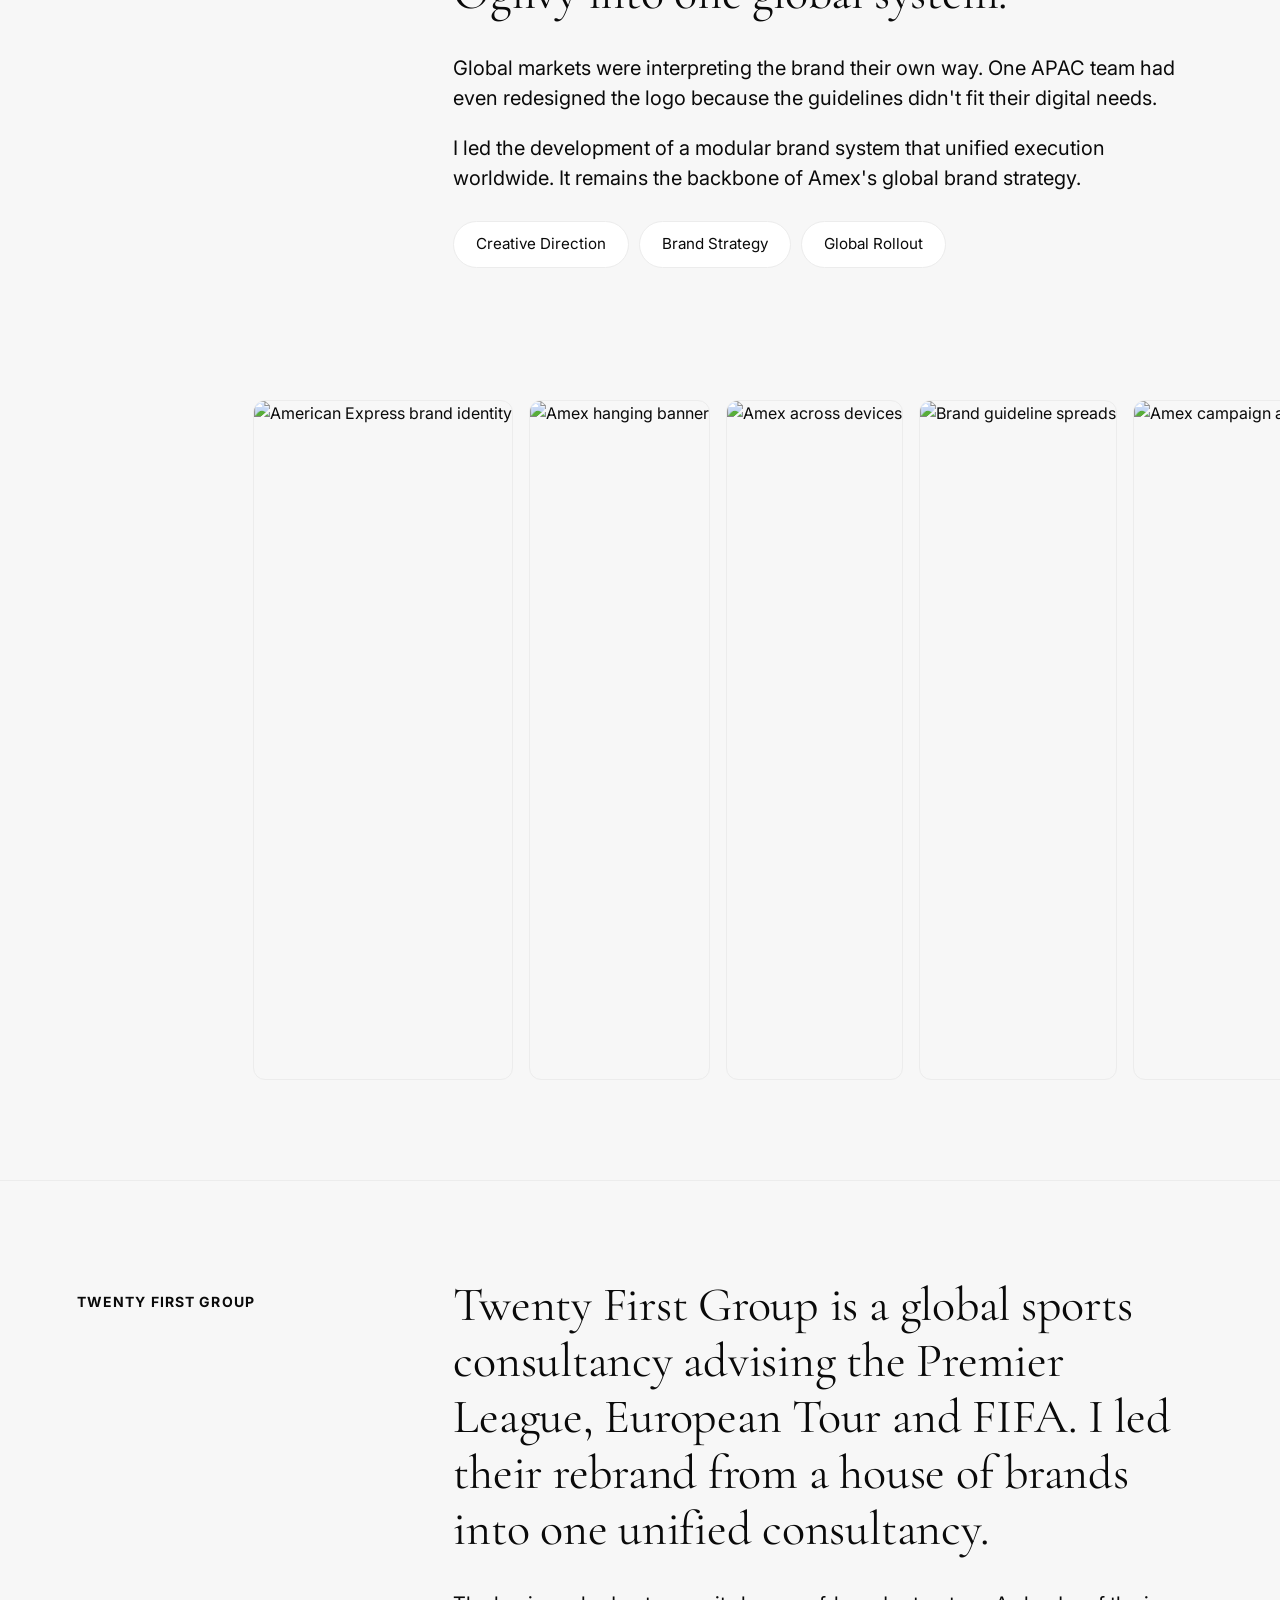
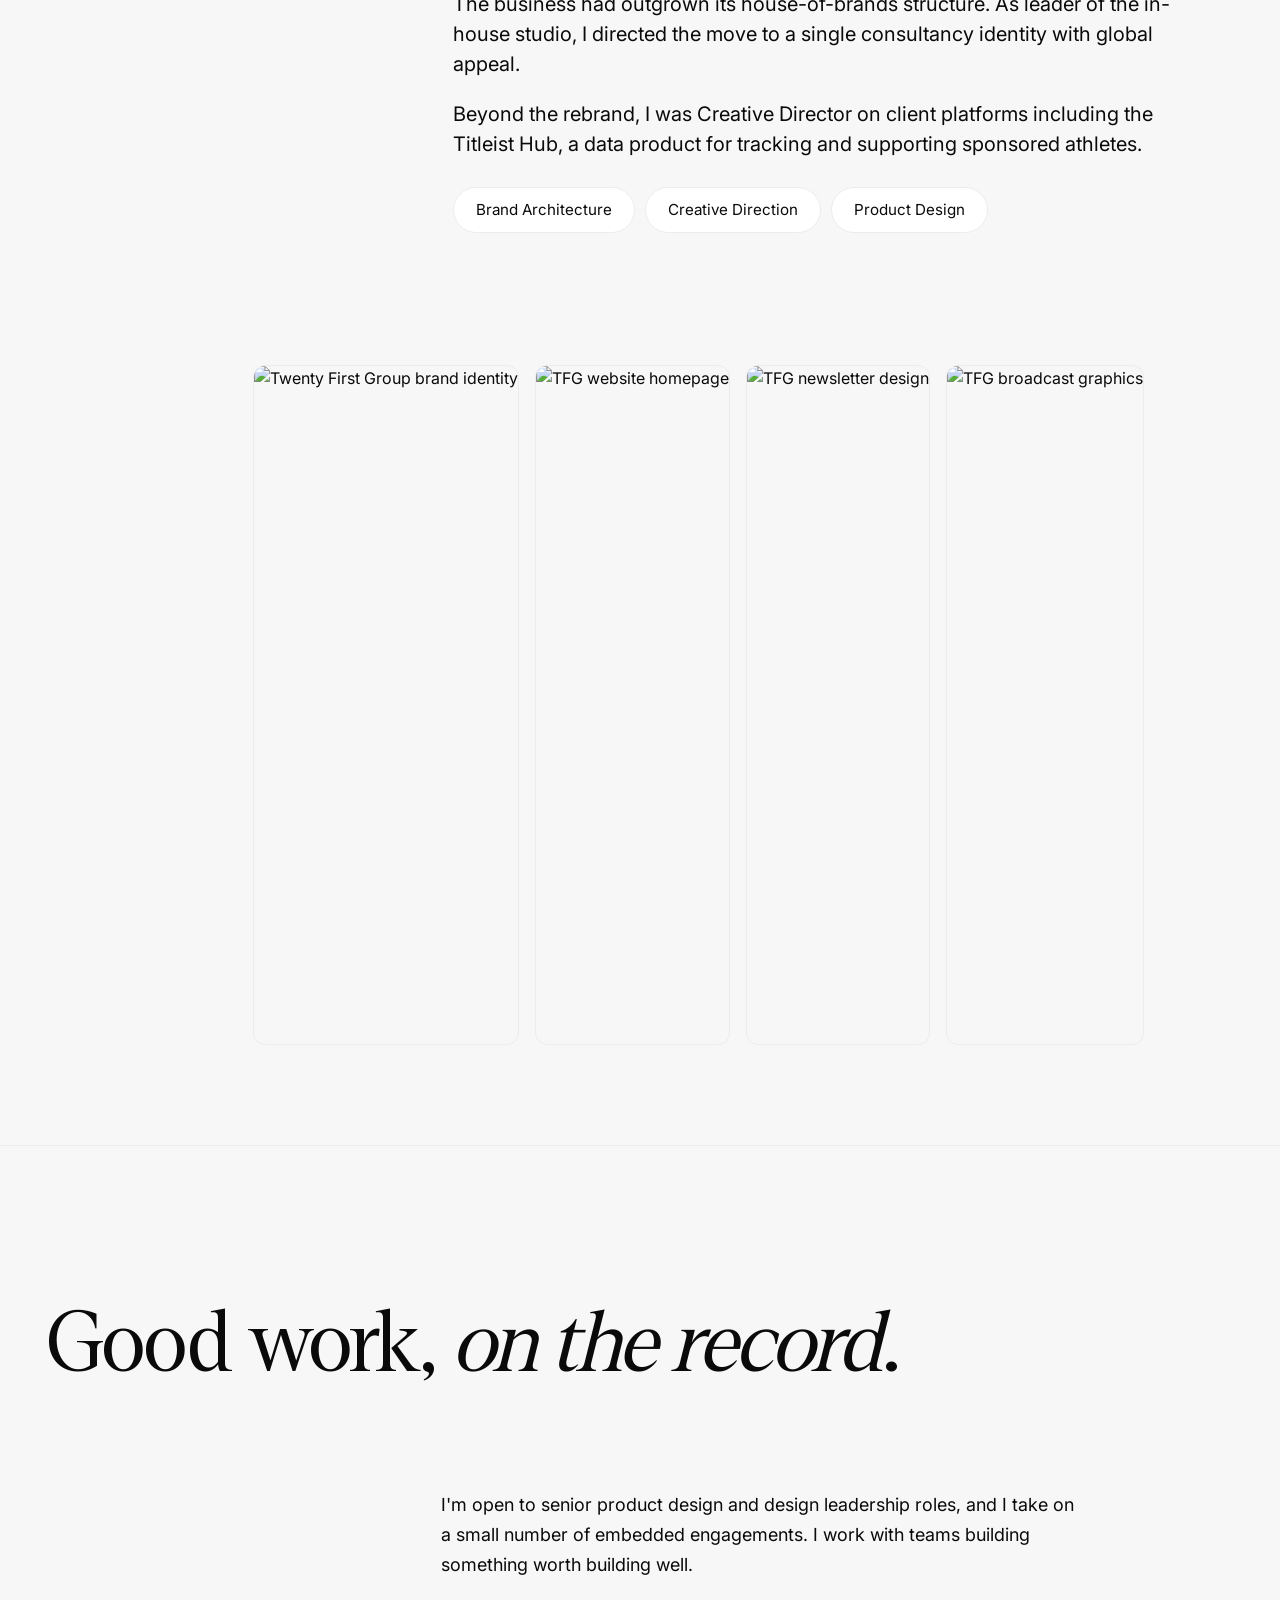
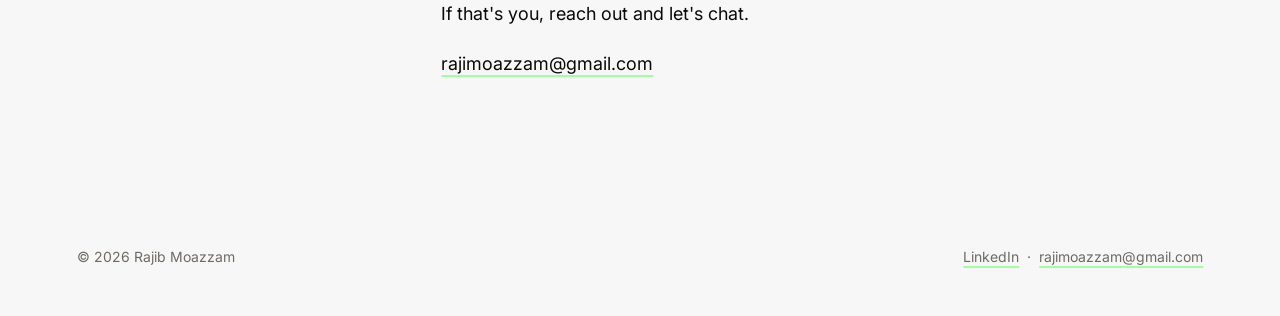
==== commit 45947d4b: "New hero intro copy" ====
--- a/index.html
+++ b/index.html
@@ -32,8 +32,8 @@
     <div class="ph-grid">
     <div></div>
     <div class="ph-body">
-      <p>I'm an award-winning design leader with 16+ years across brand, campaign and B2B SaaS product. I've unified American Express's global identity alongside Pentagram and Ogilvy, doubled revenue at BrightLocal, and scaled design teams from 4 to 16.</p>
-      <p>As a designer, I take products from discovery workshops to shipped, revenue-generating tools. As a leader, I build design cultures and systems that let teams do the best work of their careers.</p>
+      <p>I take products from discovery to shipped, revenue-generating tools. Most recently: a zero-to-one investment screener that landed 160 paying users in its first week, and AI features at BrightLocal that helped double revenue. 16+ years across B2B SaaS product and brand, including American Express's global identity alongside Pentagram, means I go deep on craft and still see the whole board.</p>
+      <p>I work hands-on: research, flows, systems, UI. And when products grow, I know how to grow the team around them, because I've done that too.</p>
       <p class="ph-email"><a href="mailto:rajimoazzam@gmail.com">rajimoazzam@gmail.com</a></p>
     </div>
     </div>
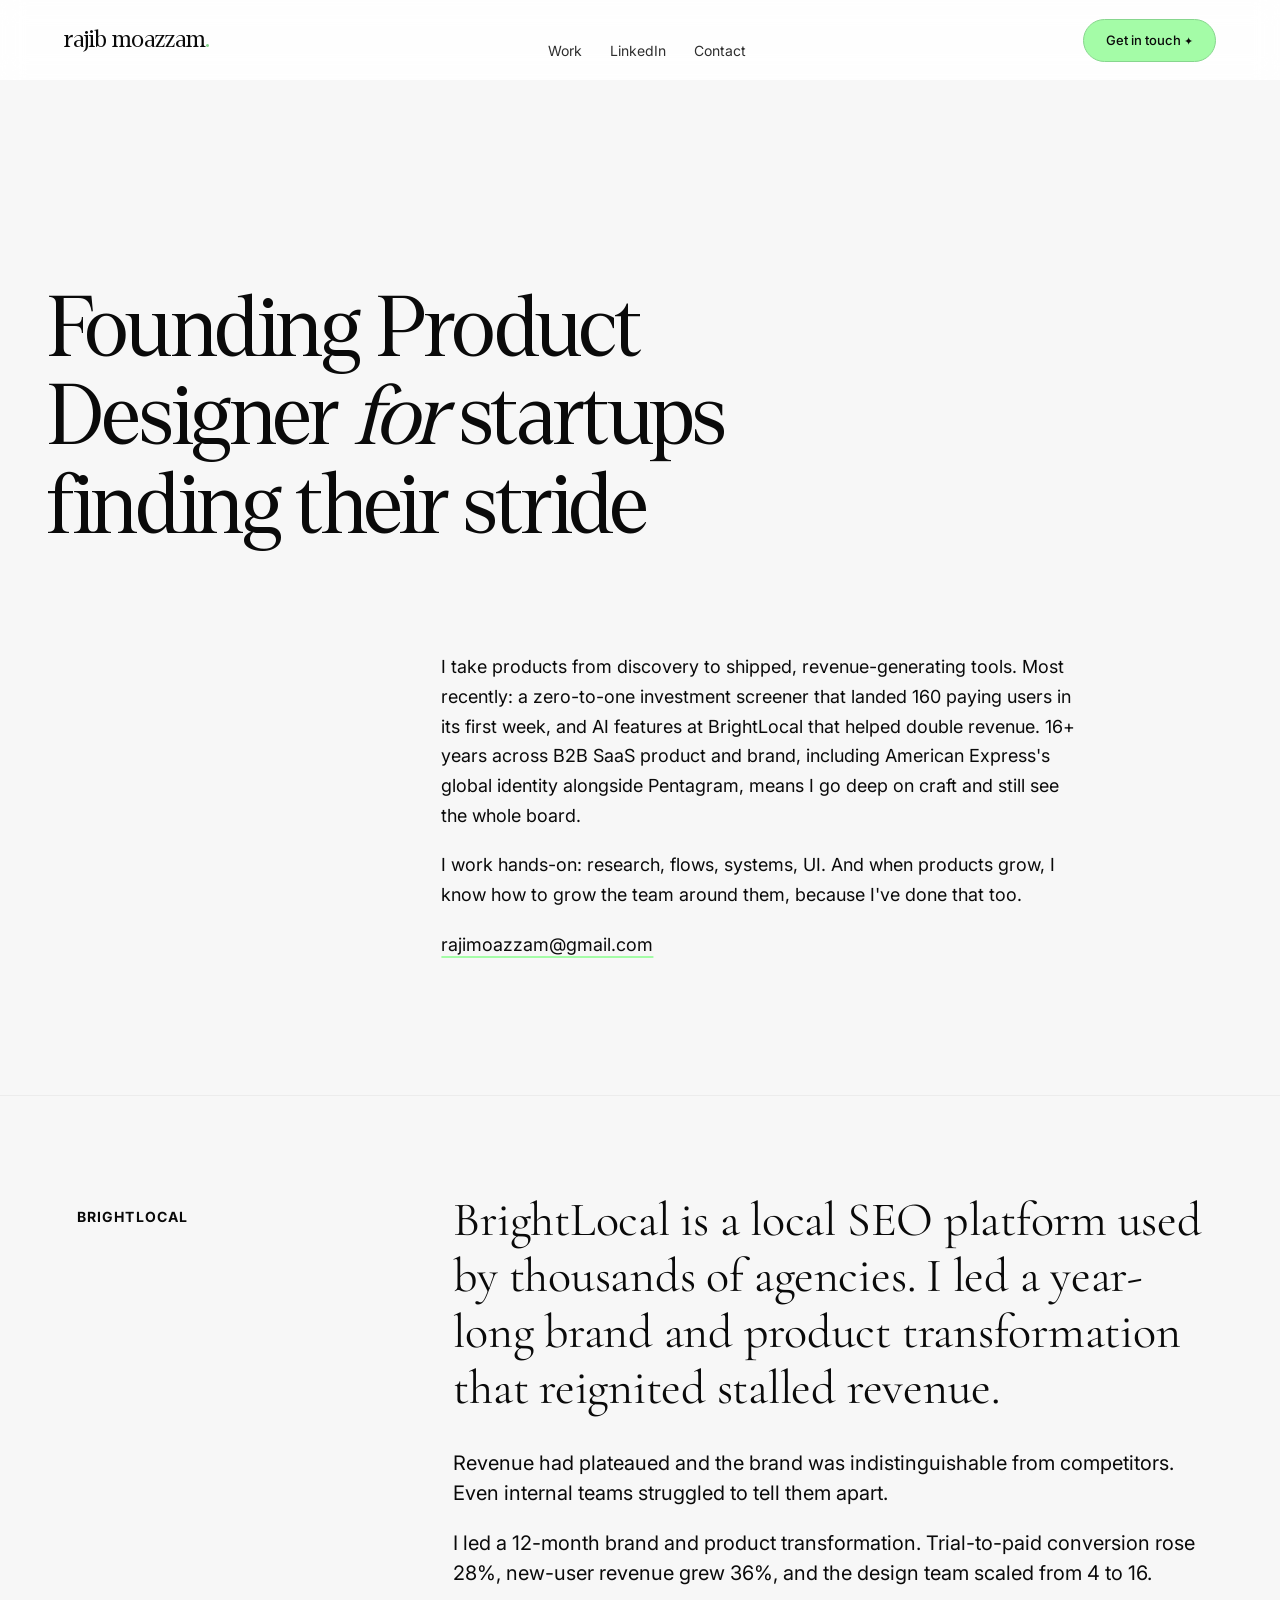
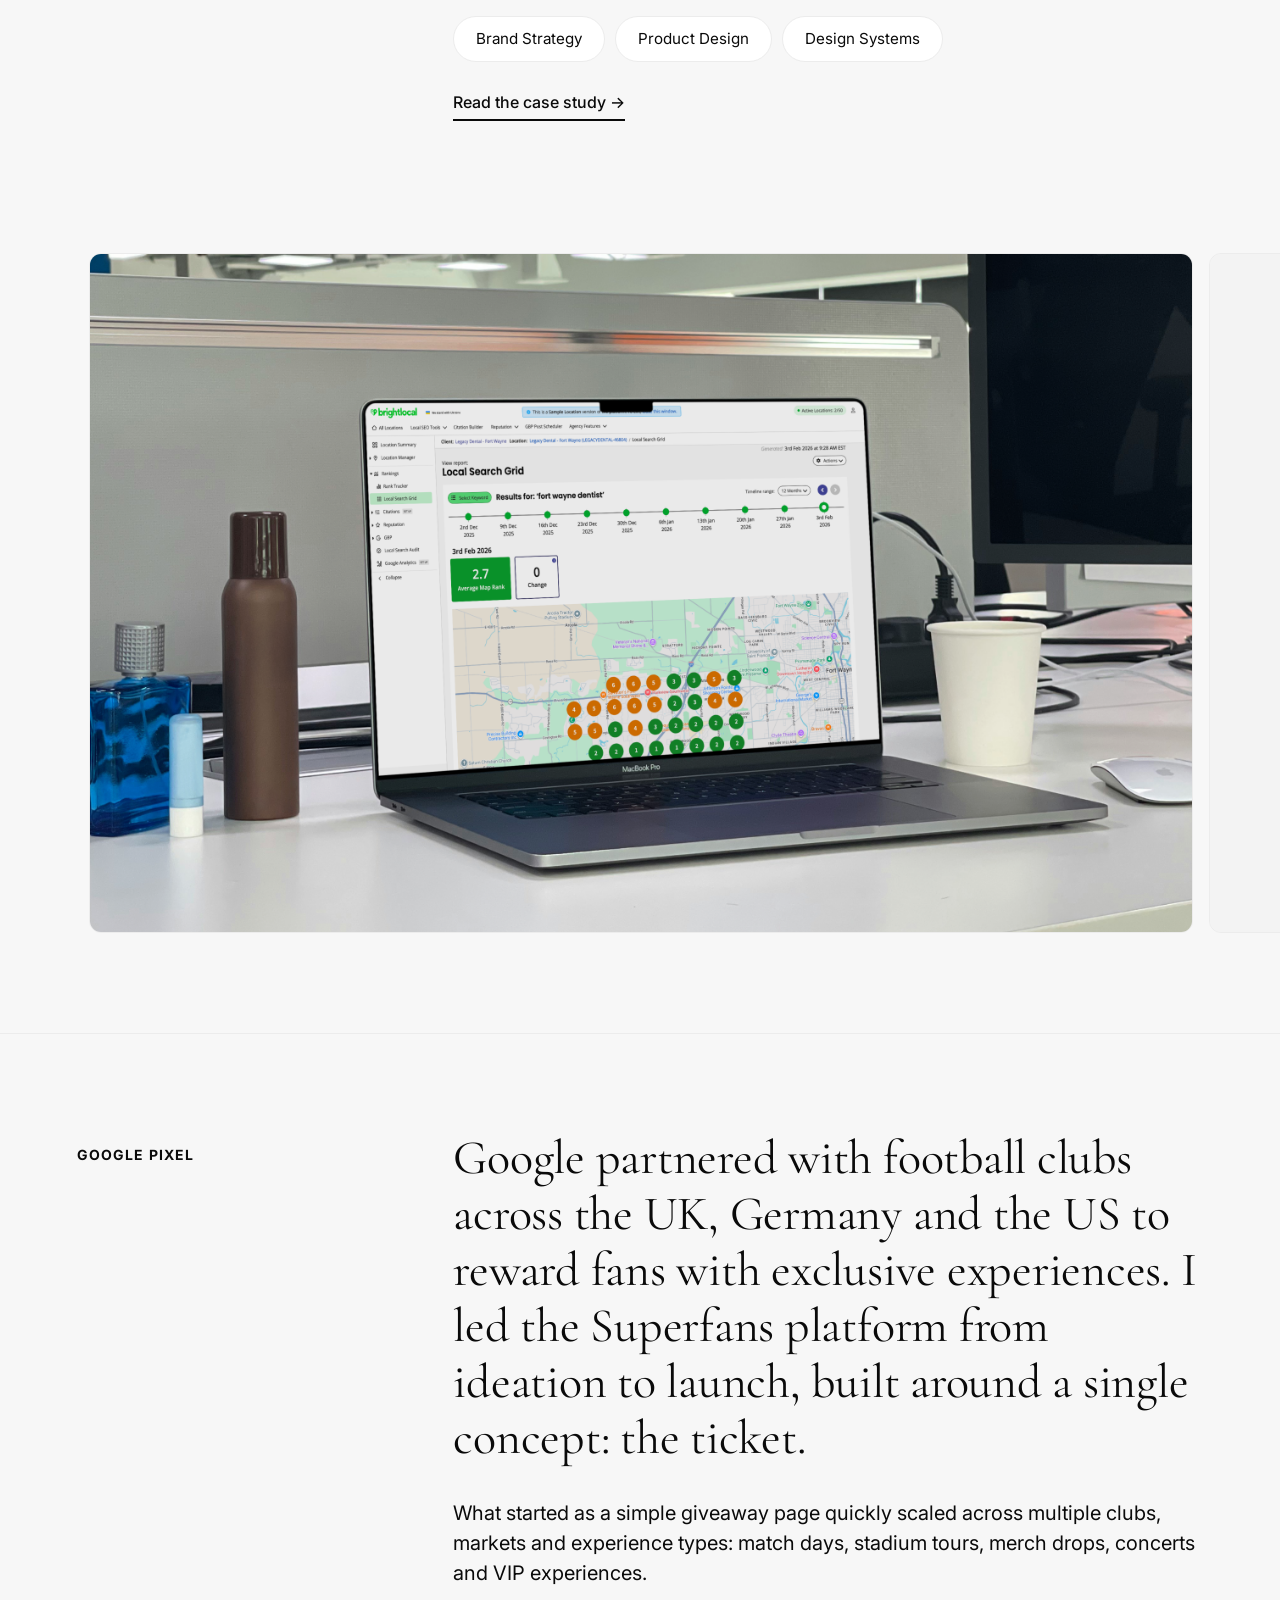
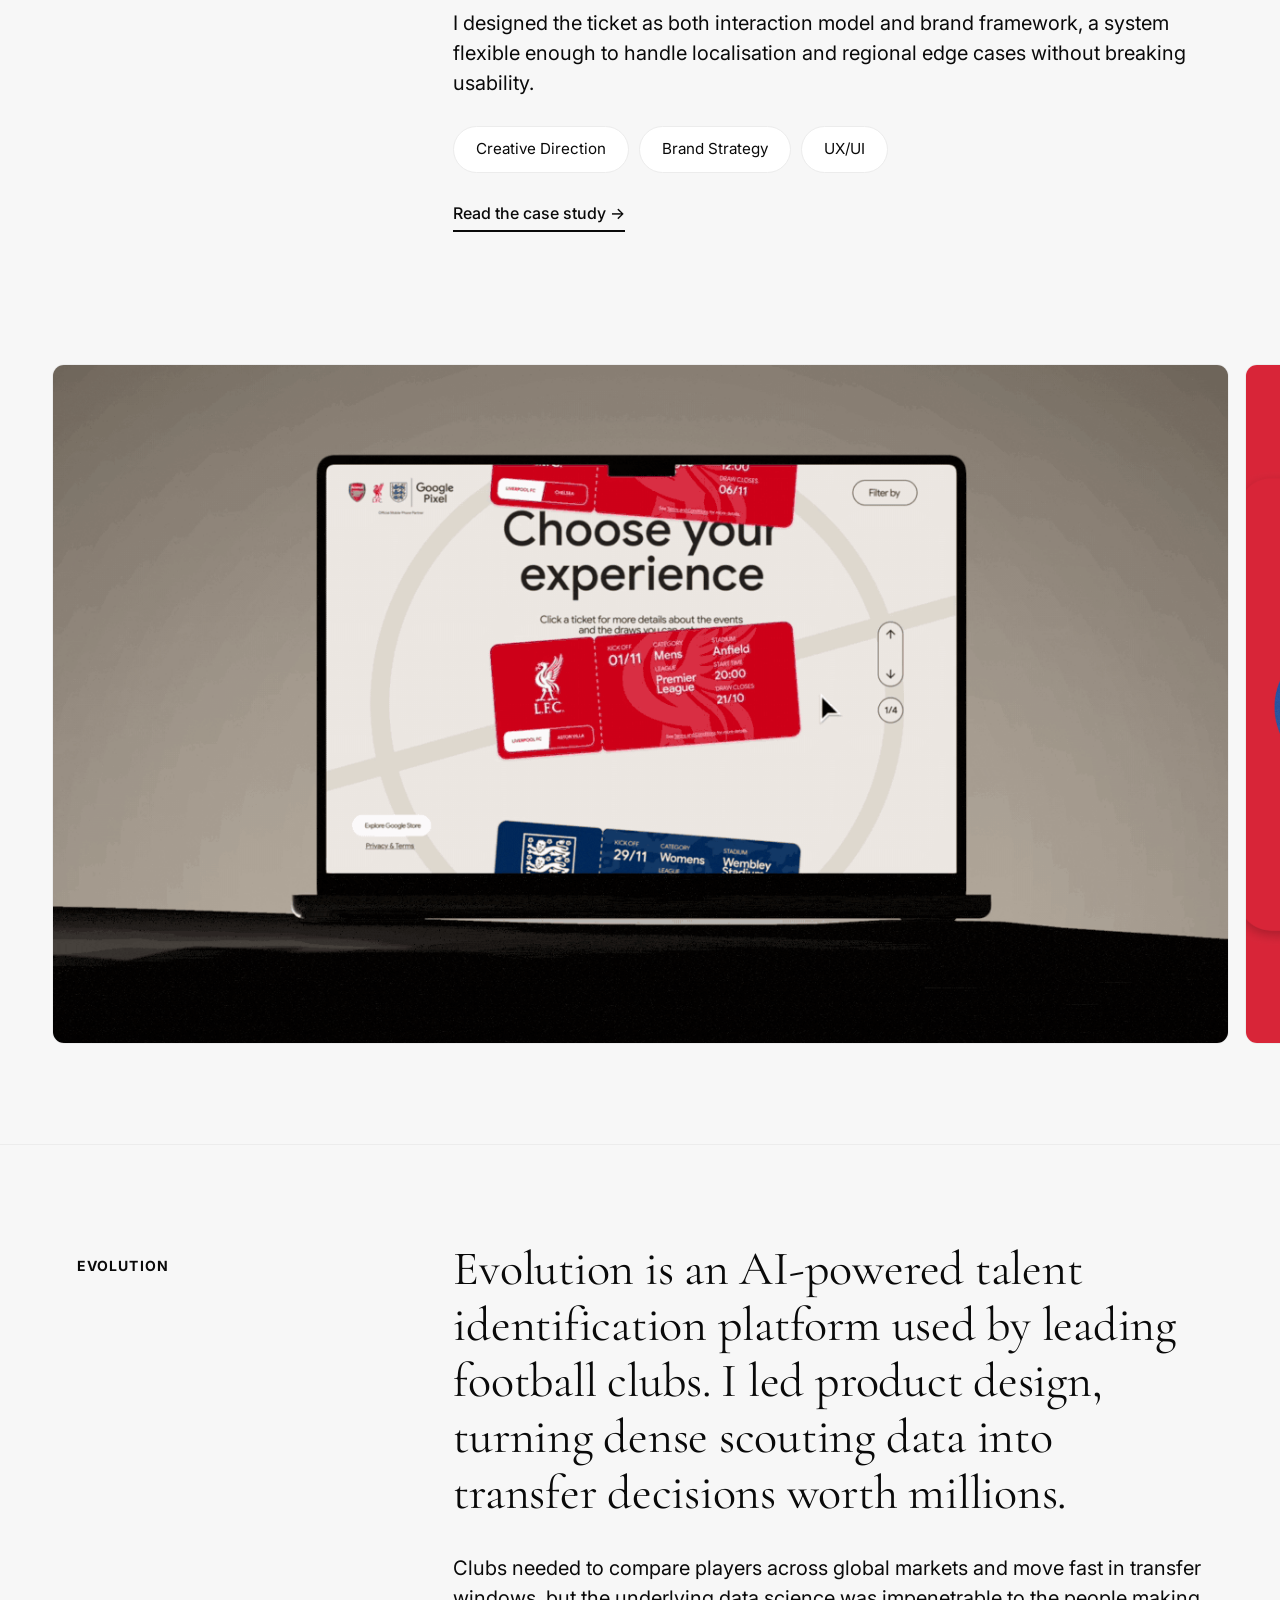
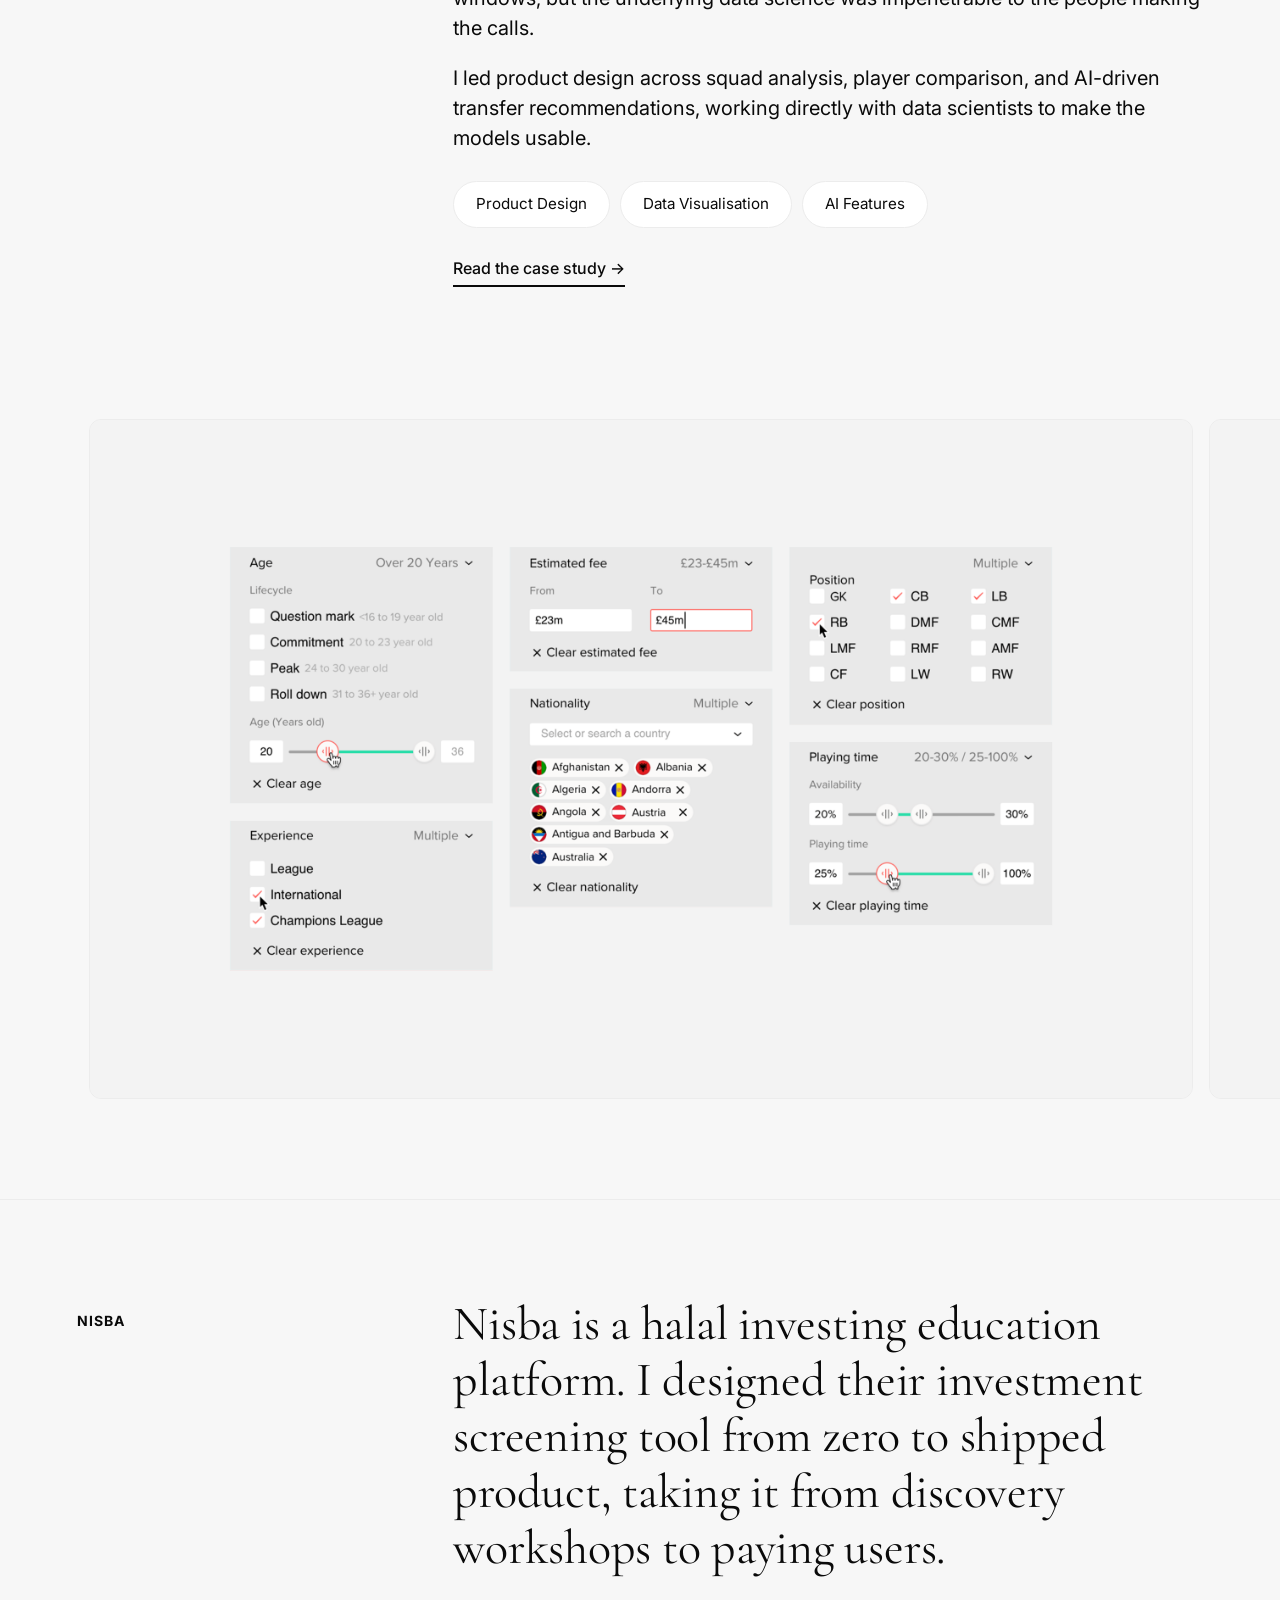
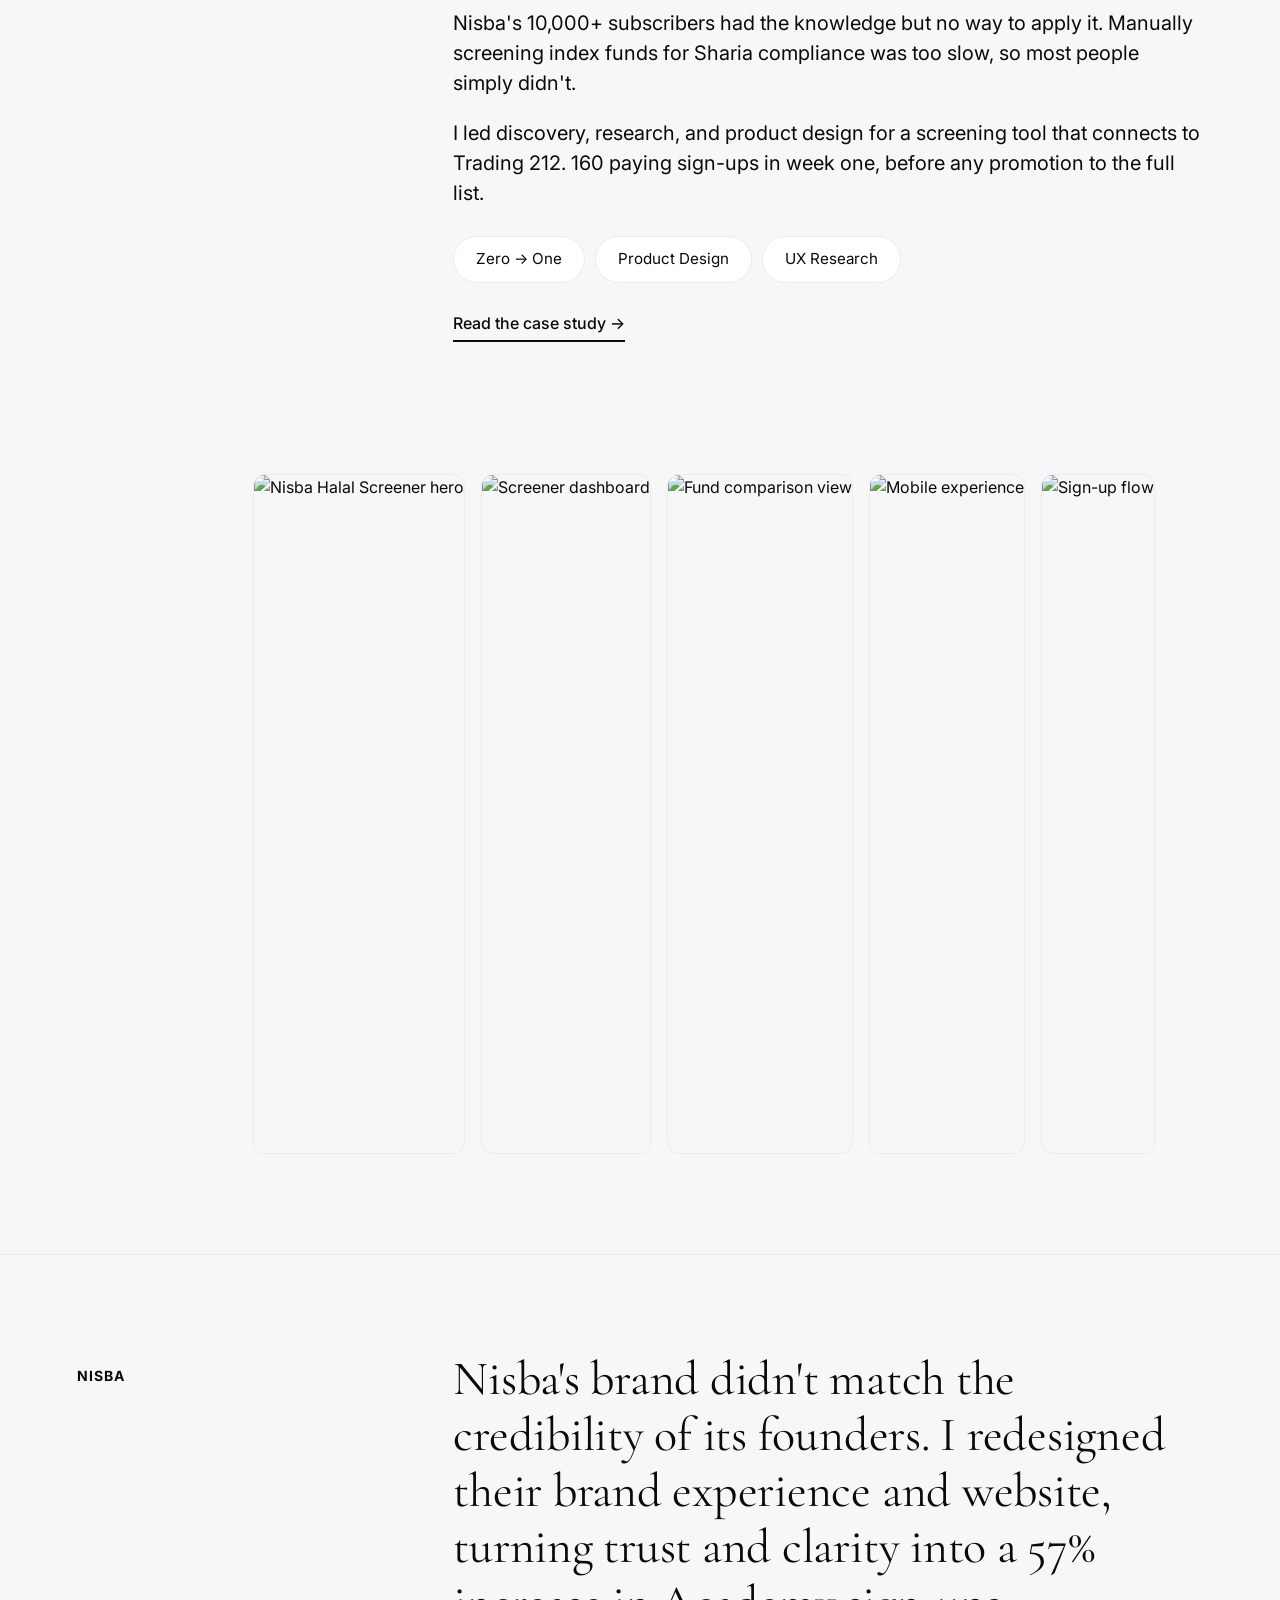
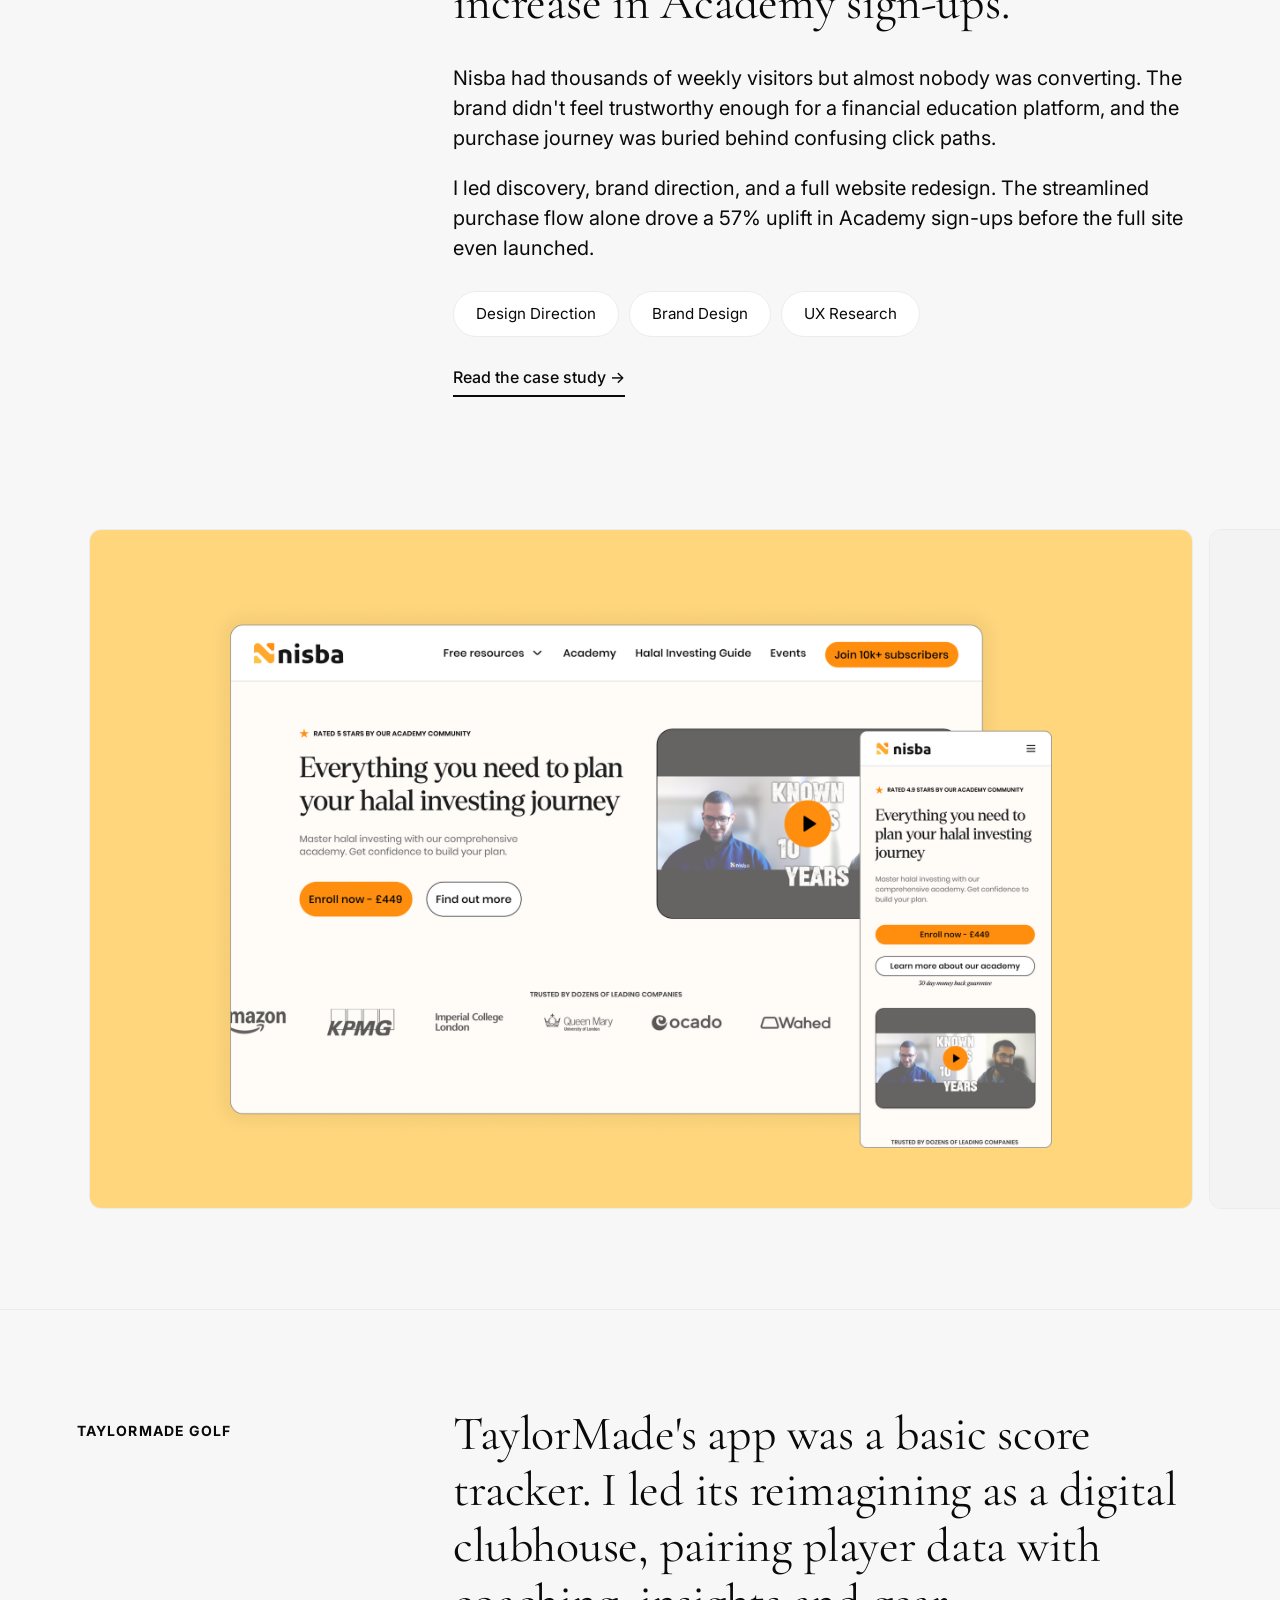
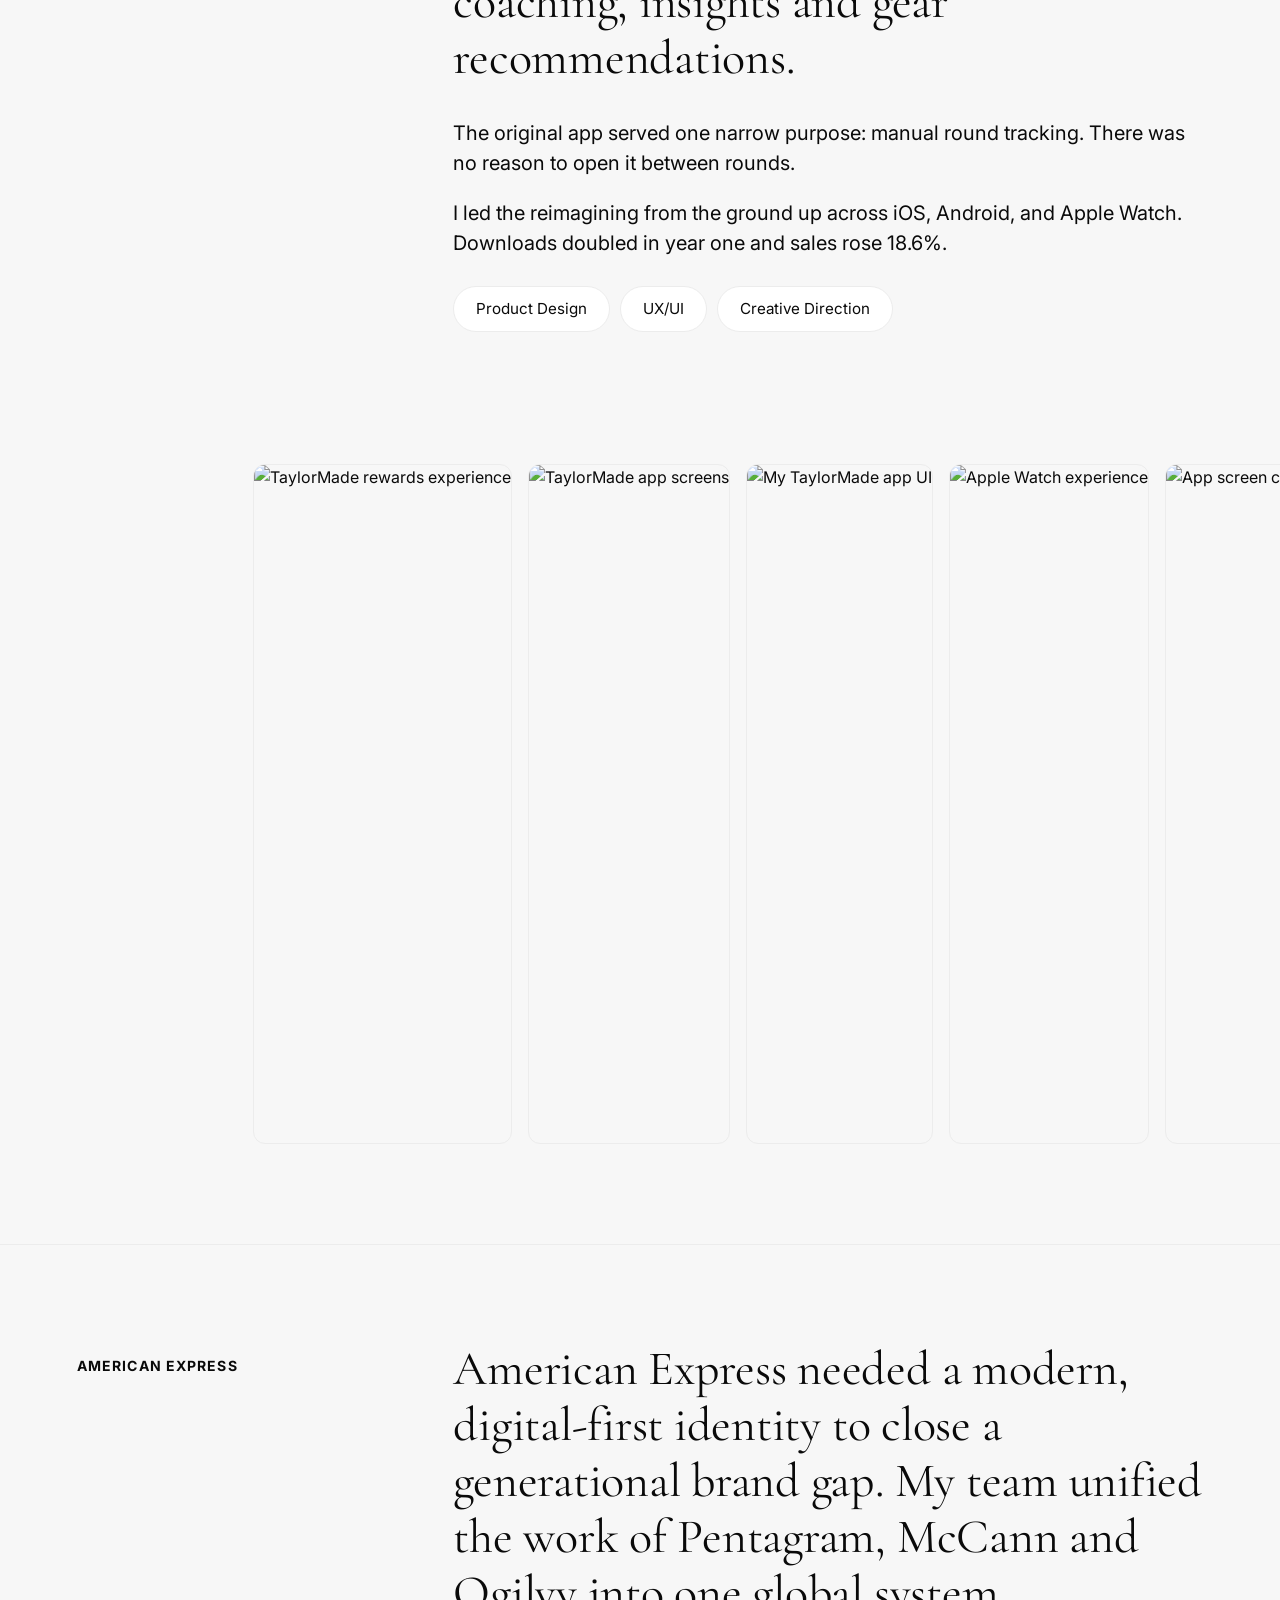
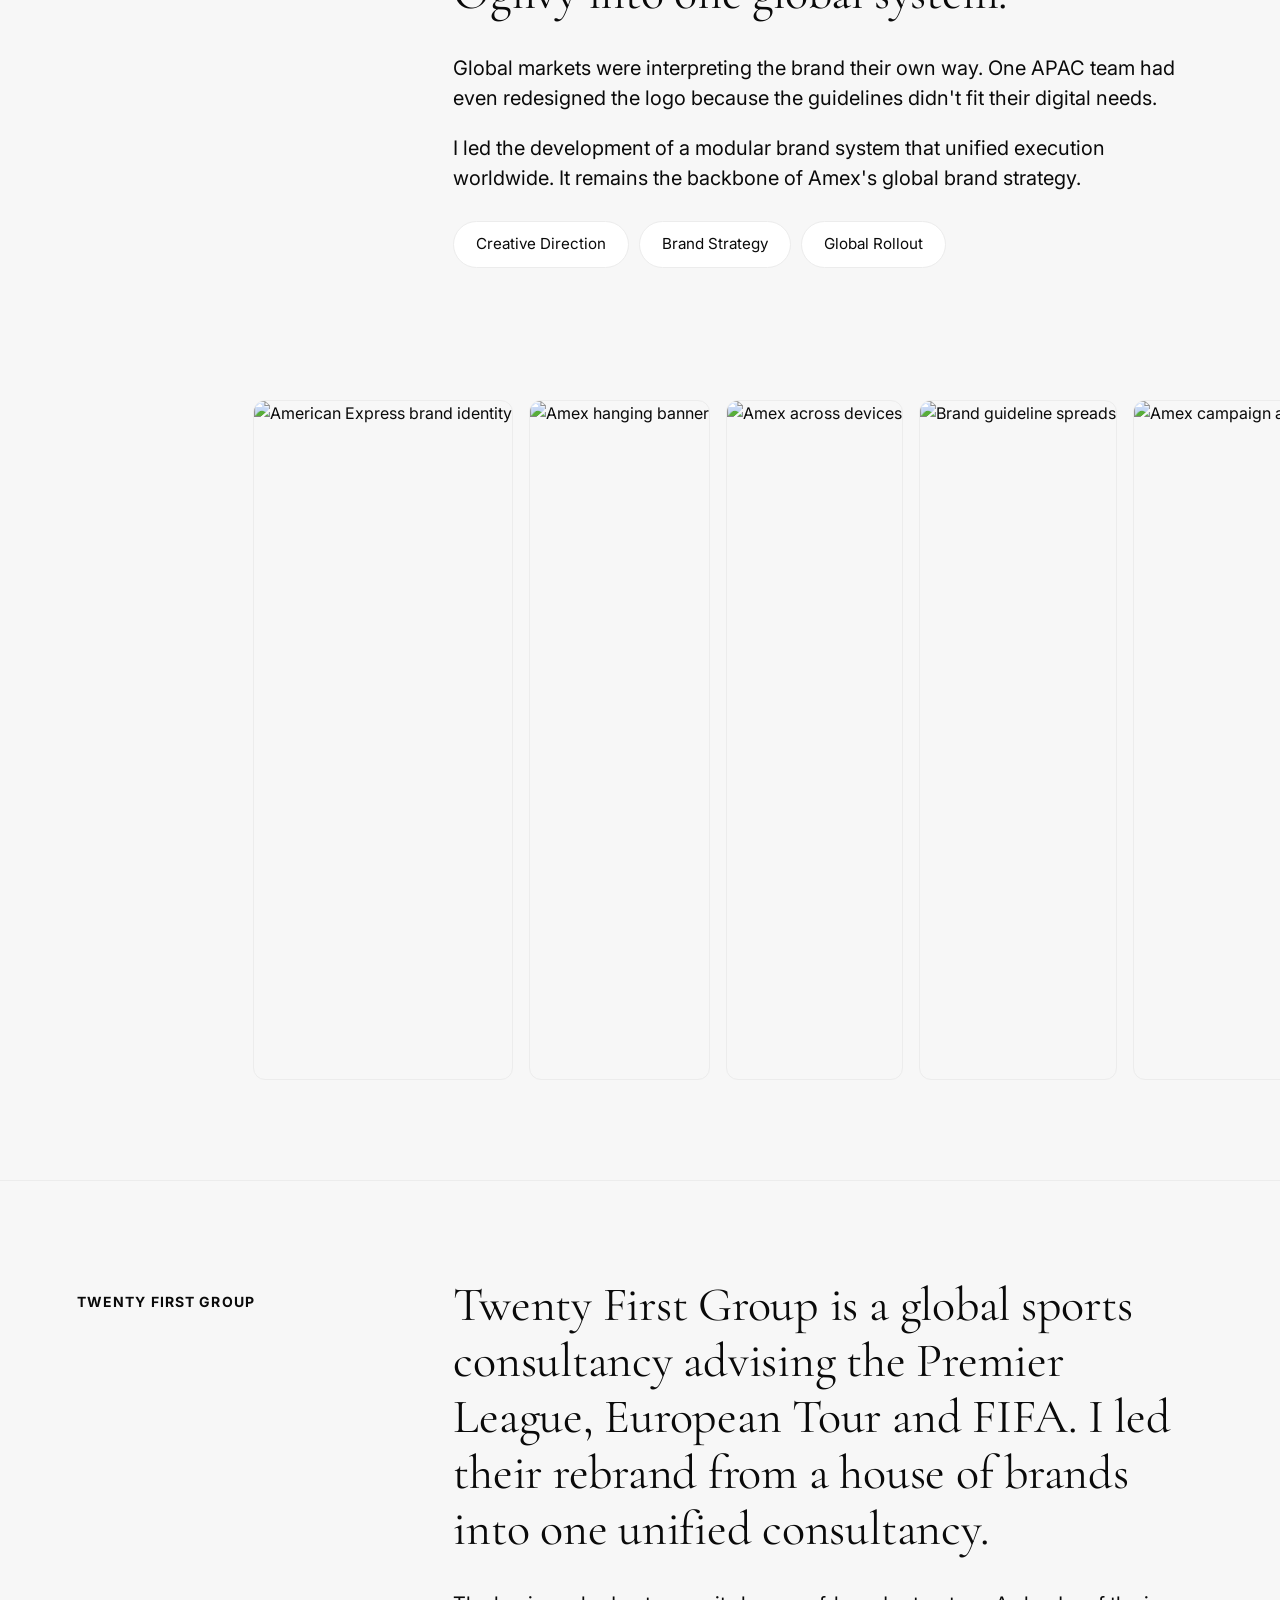
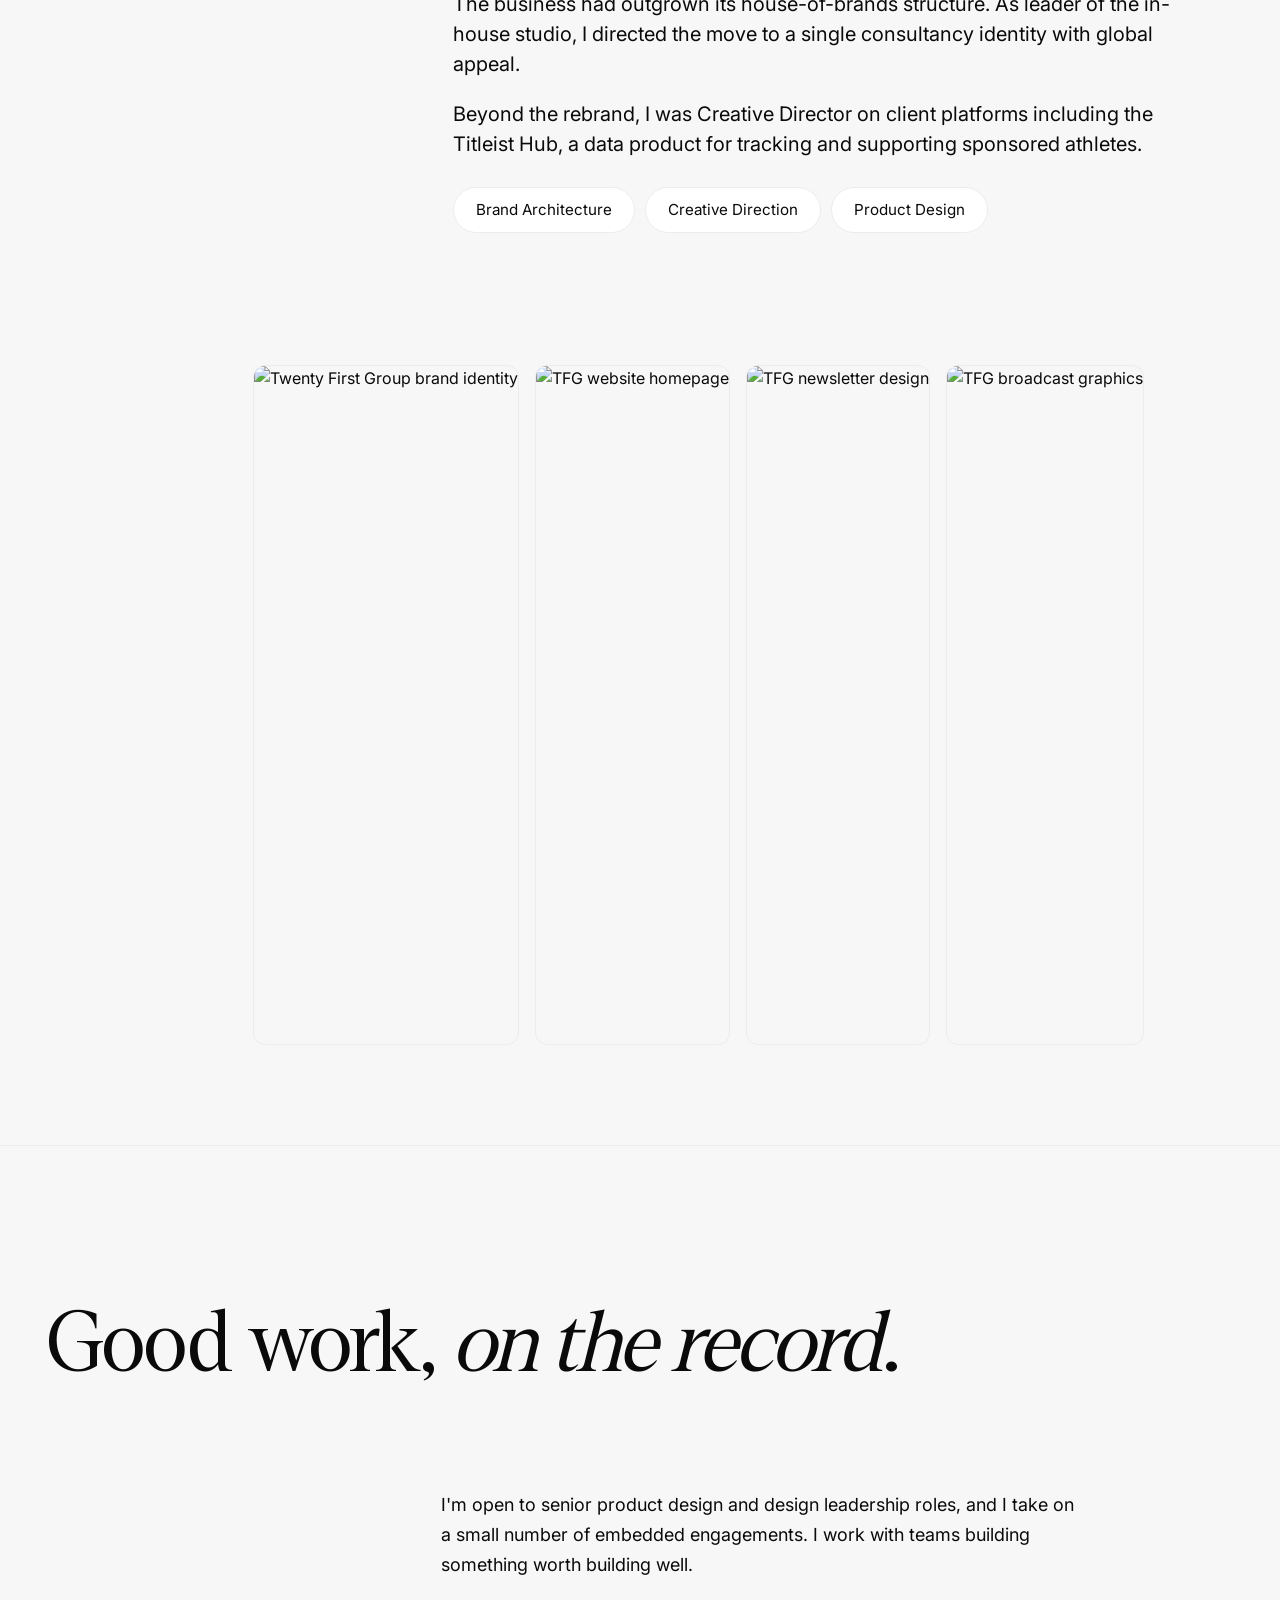
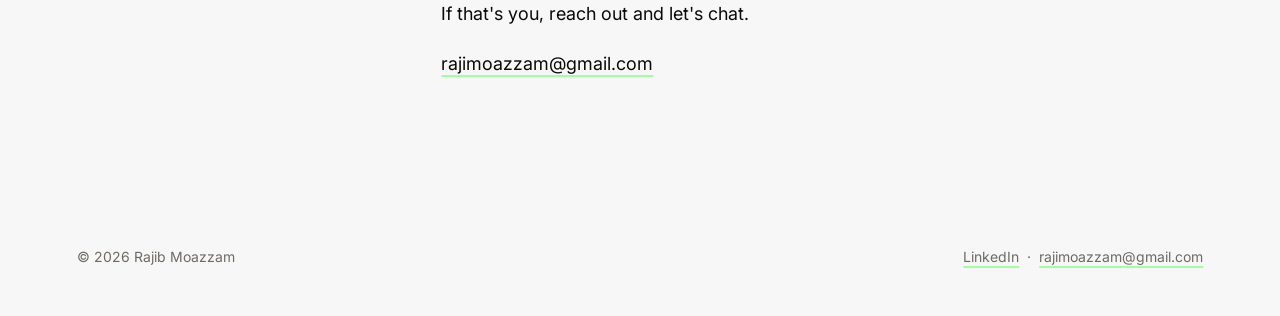
==== commit 55da311d: "Swap Google Pixel hero and grid images for animated GIFs Replace the static hero and ticket-system-g" ====
--- a/index.html
+++ b/index.html
@@ -3,8 +3,8 @@
 <head>
   <meta charset="UTF-8">
   <meta name="viewport" content="width=device-width, initial-scale=1.0">
-  <title>Rajib Moazzam | Creative Director &amp; Product Designer</title>
-  <meta name="description" content="Award-winning Creative Director and product design leader with 16+ years of experience across brand, campaign and B2B SaaS product work.">
+  <title>Rajib Moazzam | Founding Product Designer</title>
+  <meta name="description" content="Founding product designer with 16+ years across B2B SaaS product and brand. Zero-to-one products, AI features, and design systems that move revenue.">
   <link rel="preconnect" href="https://fonts.googleapis.com">
   <link rel="preconnect" href="https://fonts.gstatic.com" crossorigin>
   <link href="https://fonts.googleapis.com/css2?family=Cormorant+Garamond:ital,wght@0,300;0,400;0,500;1,300;1,400&family=Inter:wght@400;500;600&display=swap" rel="stylesheet">
@@ -73,7 +73,7 @@
       <a class="case-study-link" href="google-pixel.html">Read the case study</a>
       </div>
       <div class="carousel" aria-label="Google Pixel project images">
-        <img class="slide" src="images/google-pixel/hero.png" alt="Superfans Experiences platform" loading="lazy">
+        <img class="slide" src="images/google-pixel/hero.gif" alt="Superfans Experiences platform" loading="lazy">
         <img class="slide" src="images/google-pixel/ticket-designs.png" alt="Ticket designs" loading="lazy">
         <img class="slide" src="images/google-pixel/superfans-brand.png" alt="Superfans brand" loading="lazy">
       </div>
--- a/styles.css
+++ b/styles.css
@@ -410,6 +410,22 @@
 }
 .case-figure.bleed img { border-radius: 0; }
 
+.case-gallery {
+  max-width: 1280px;
+  margin: 0 auto 64px;
+  padding: 0 48px;
+  display: grid;
+  grid-template-columns: 1fr;
+  gap: 24px;
+  align-items: start;
+}
+.case-gallery img {
+  width: 100%;
+  height: auto;
+  display: block;
+  border-radius: 12px;
+}
+
 .case-section {
   max-width: 720px;
   margin: 0 auto;
@@ -478,6 +494,7 @@
 @media (max-width: 800px) {
   .case-intro { padding: 64px 24px 48px; }
   .case-figure { padding: 0 24px; margin-bottom: 48px; }
+  .case-gallery { padding: 0 24px; gap: 16px; }
   .case-section { padding: 24px 24px 48px; }
   .case-section p,
   .case-section h3 { font-size: 18px; line-height: 28px; }
@@ -621,7 +638,8 @@
   padding-right: var(--page-gutter);
 }
 
-.case-figure {
+.case-figure,
+.case-gallery {
   padding-left: var(--page-gutter);
   padding-right: var(--page-gutter);
 }
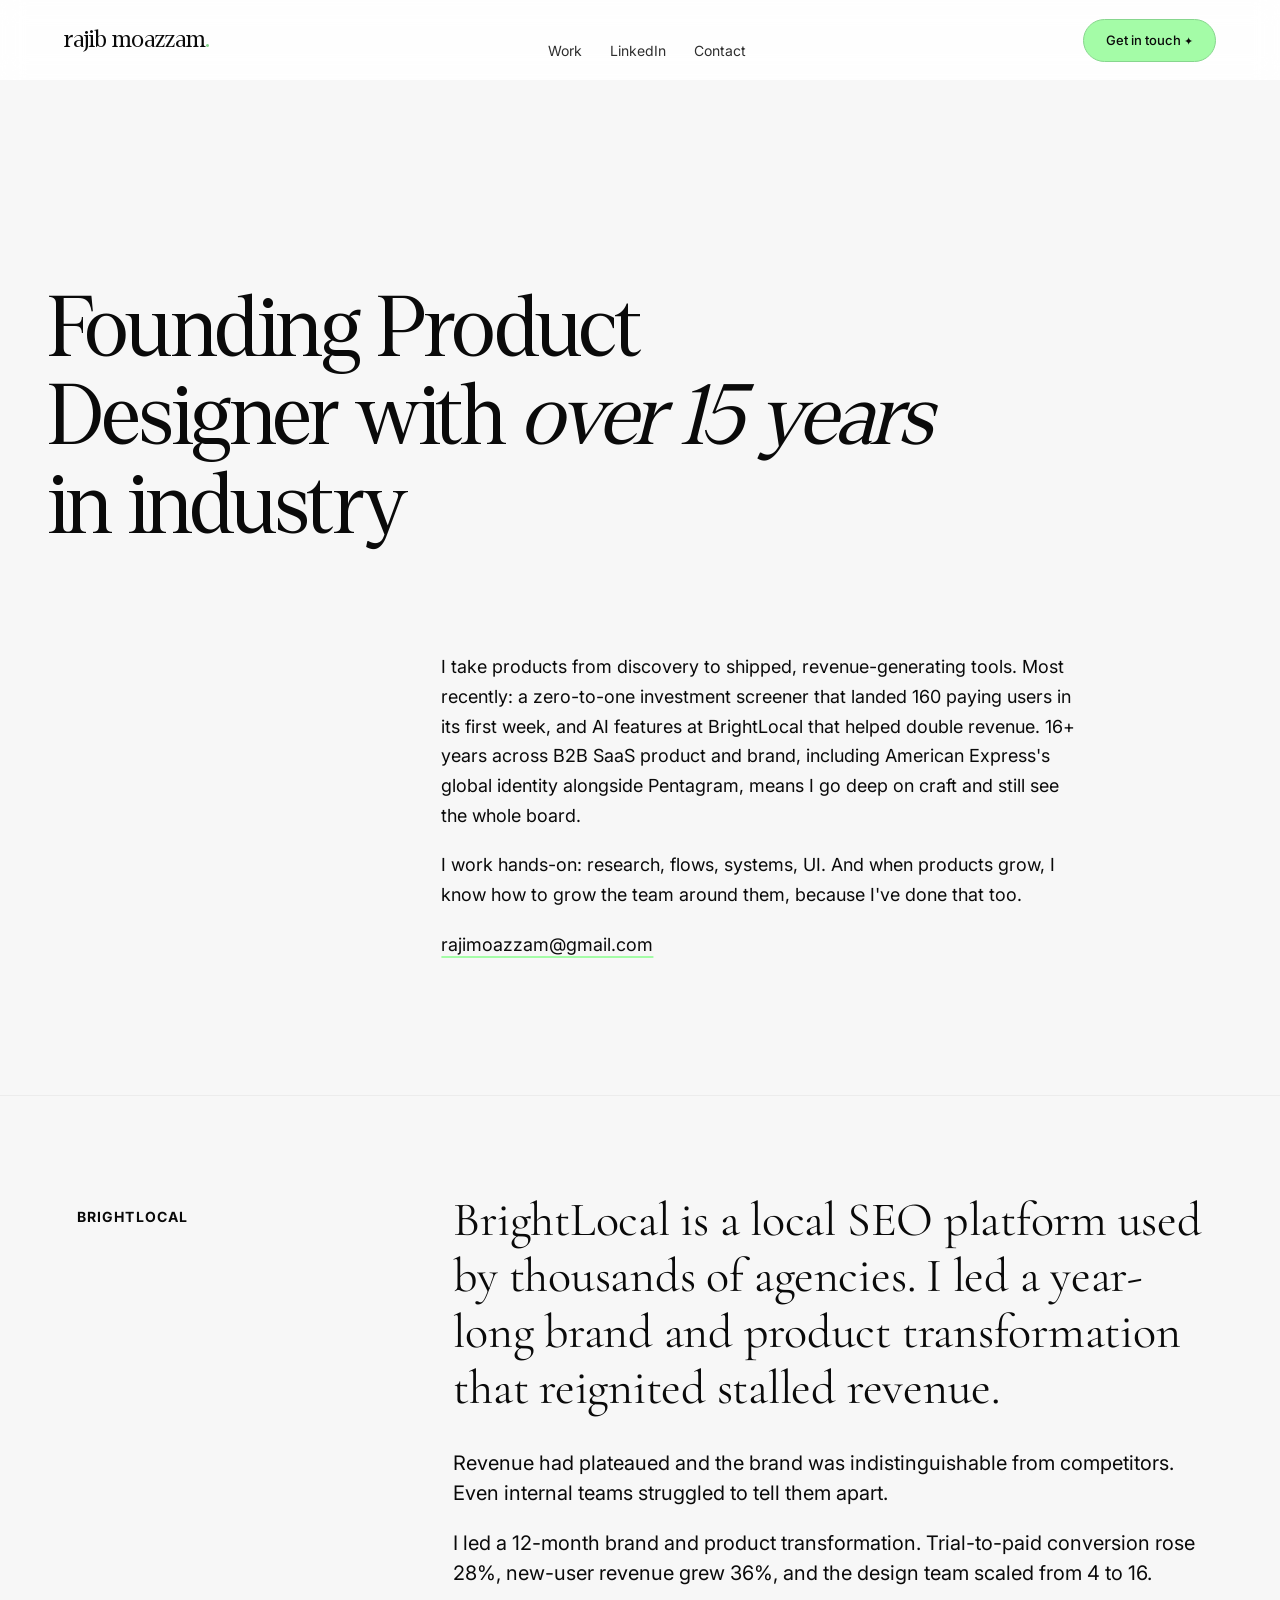
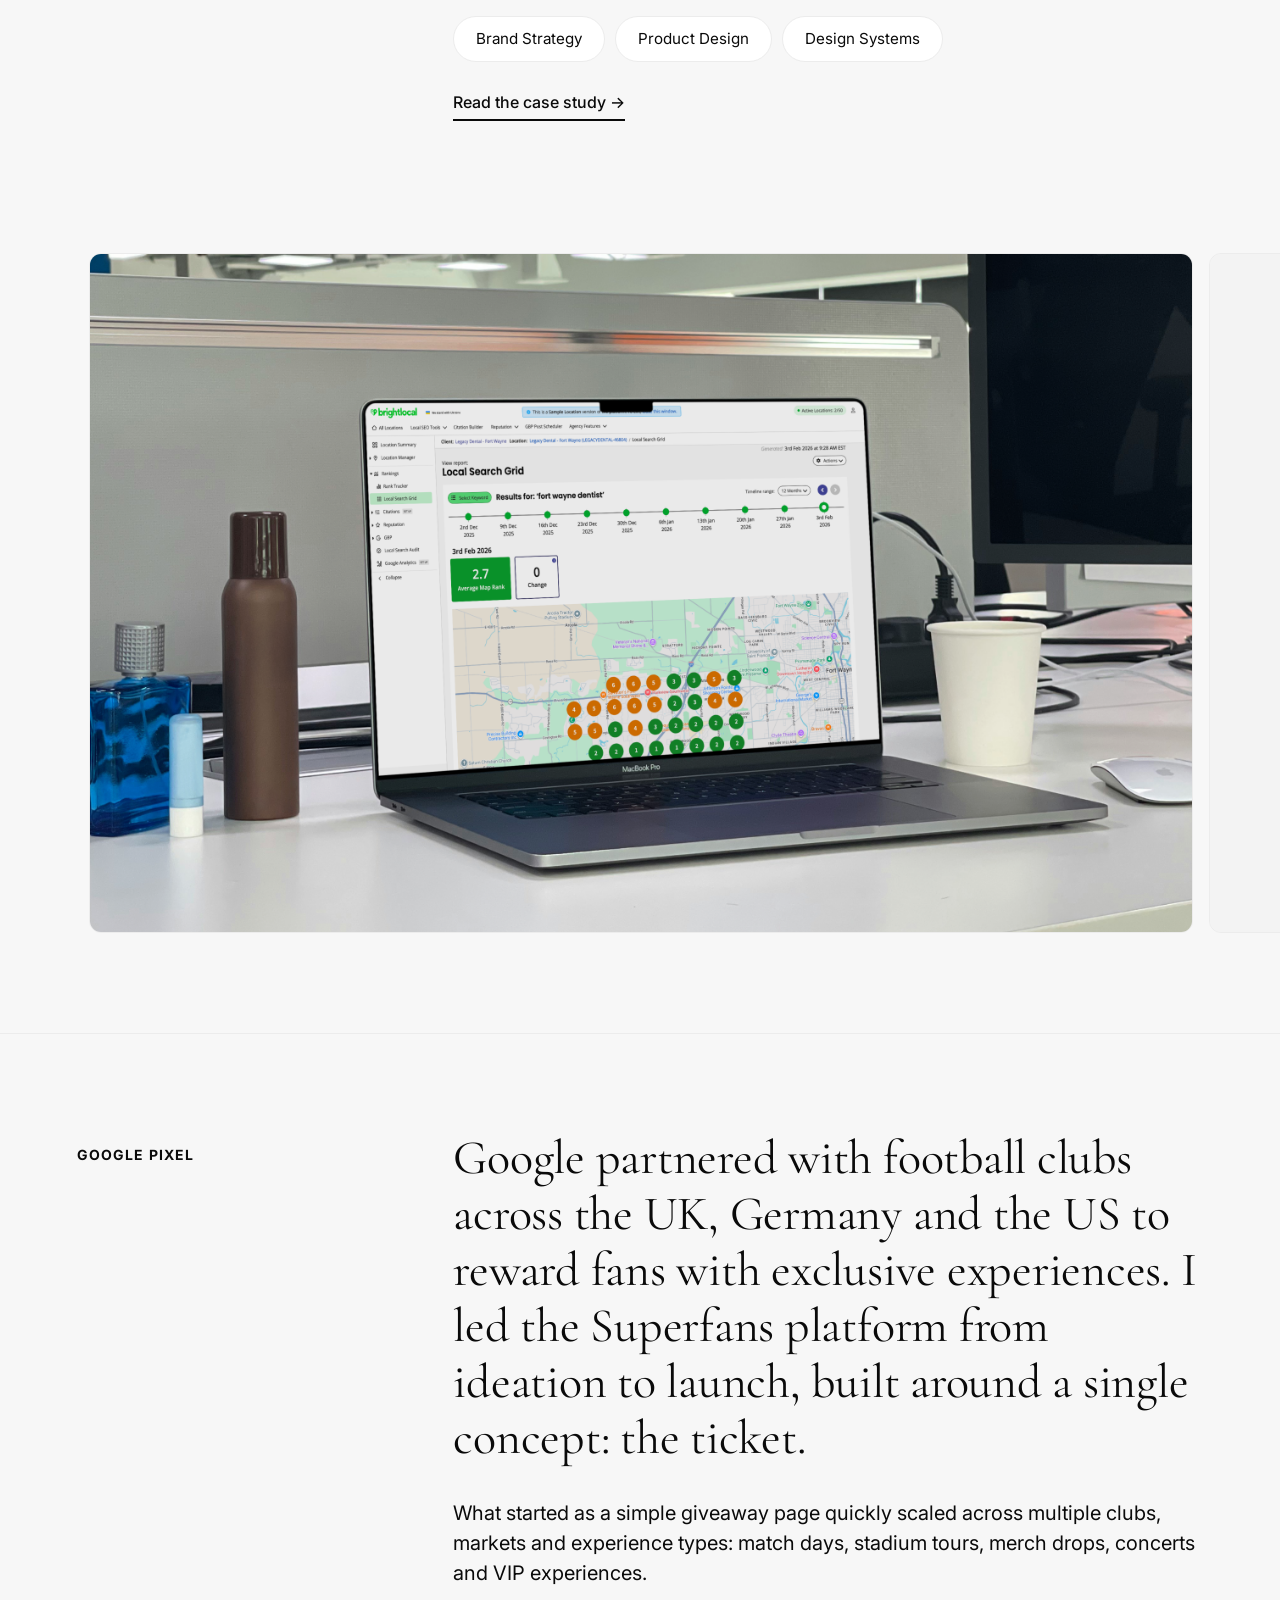
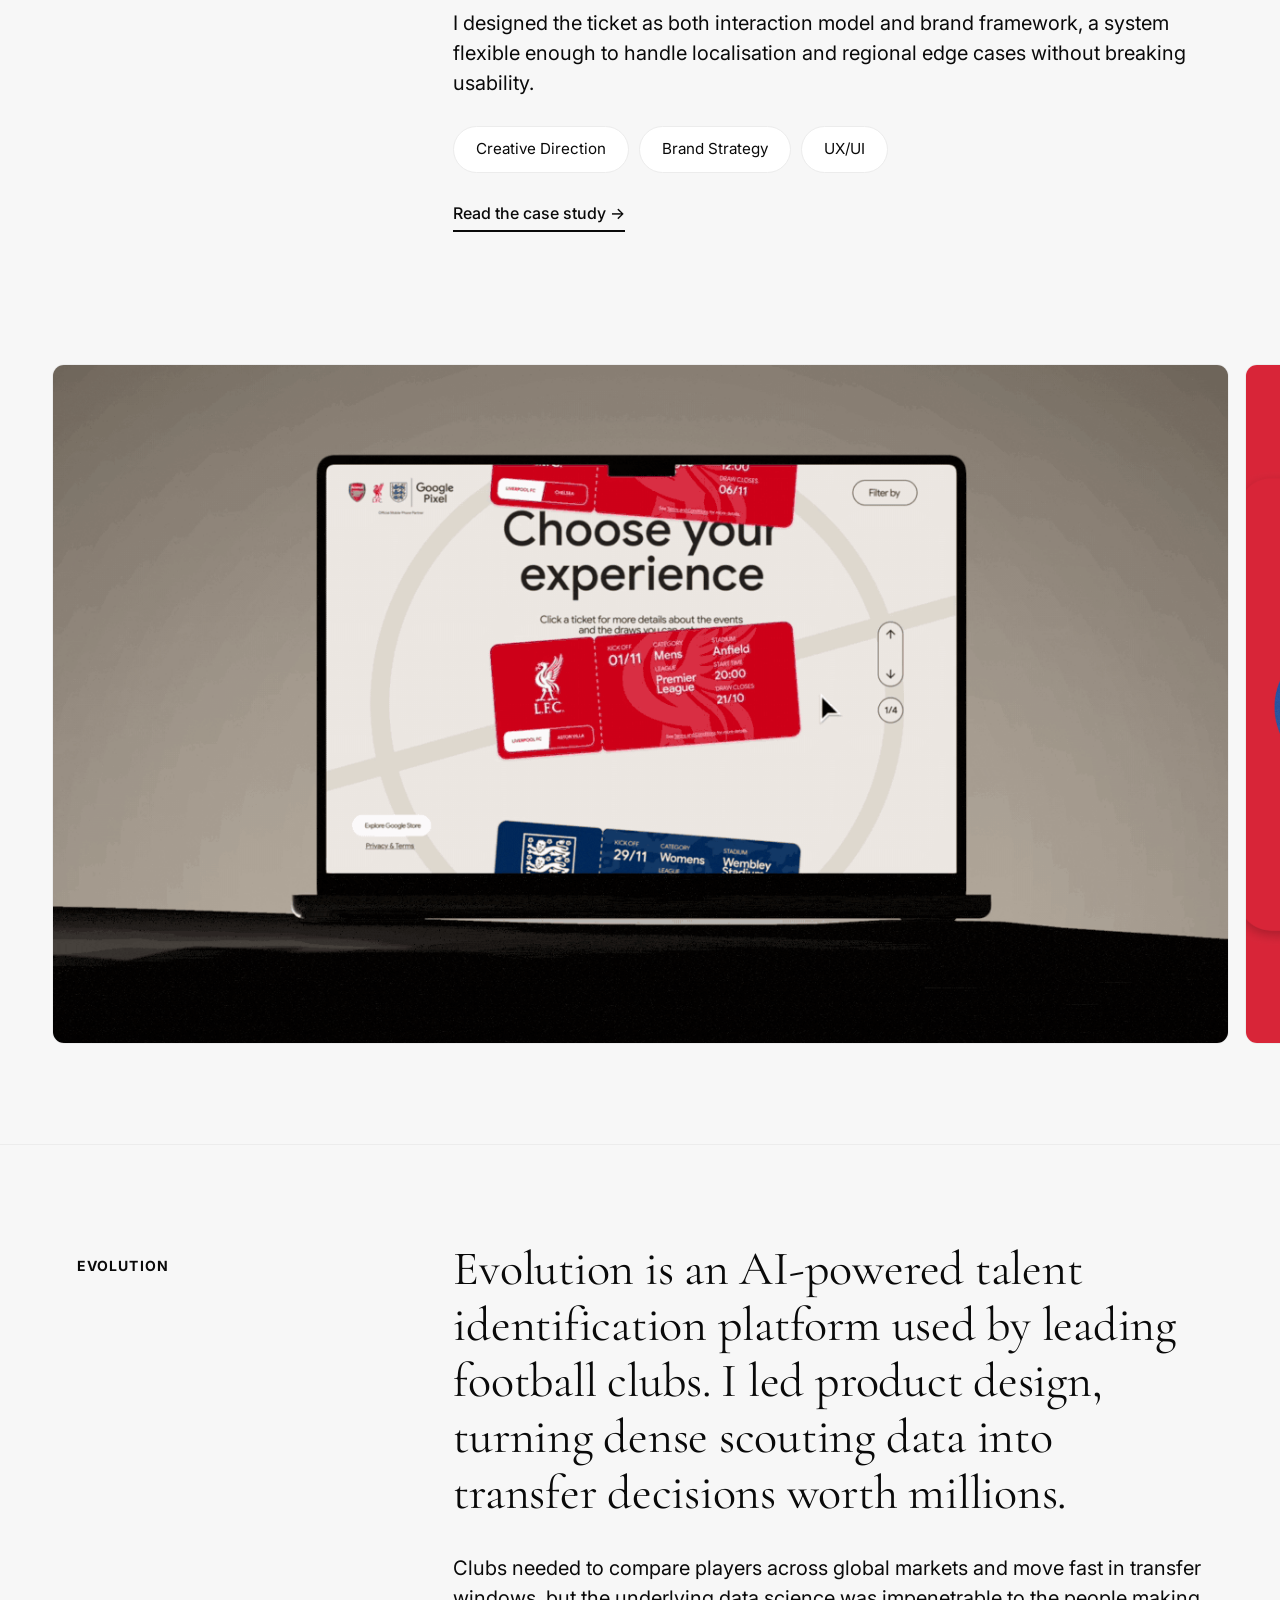
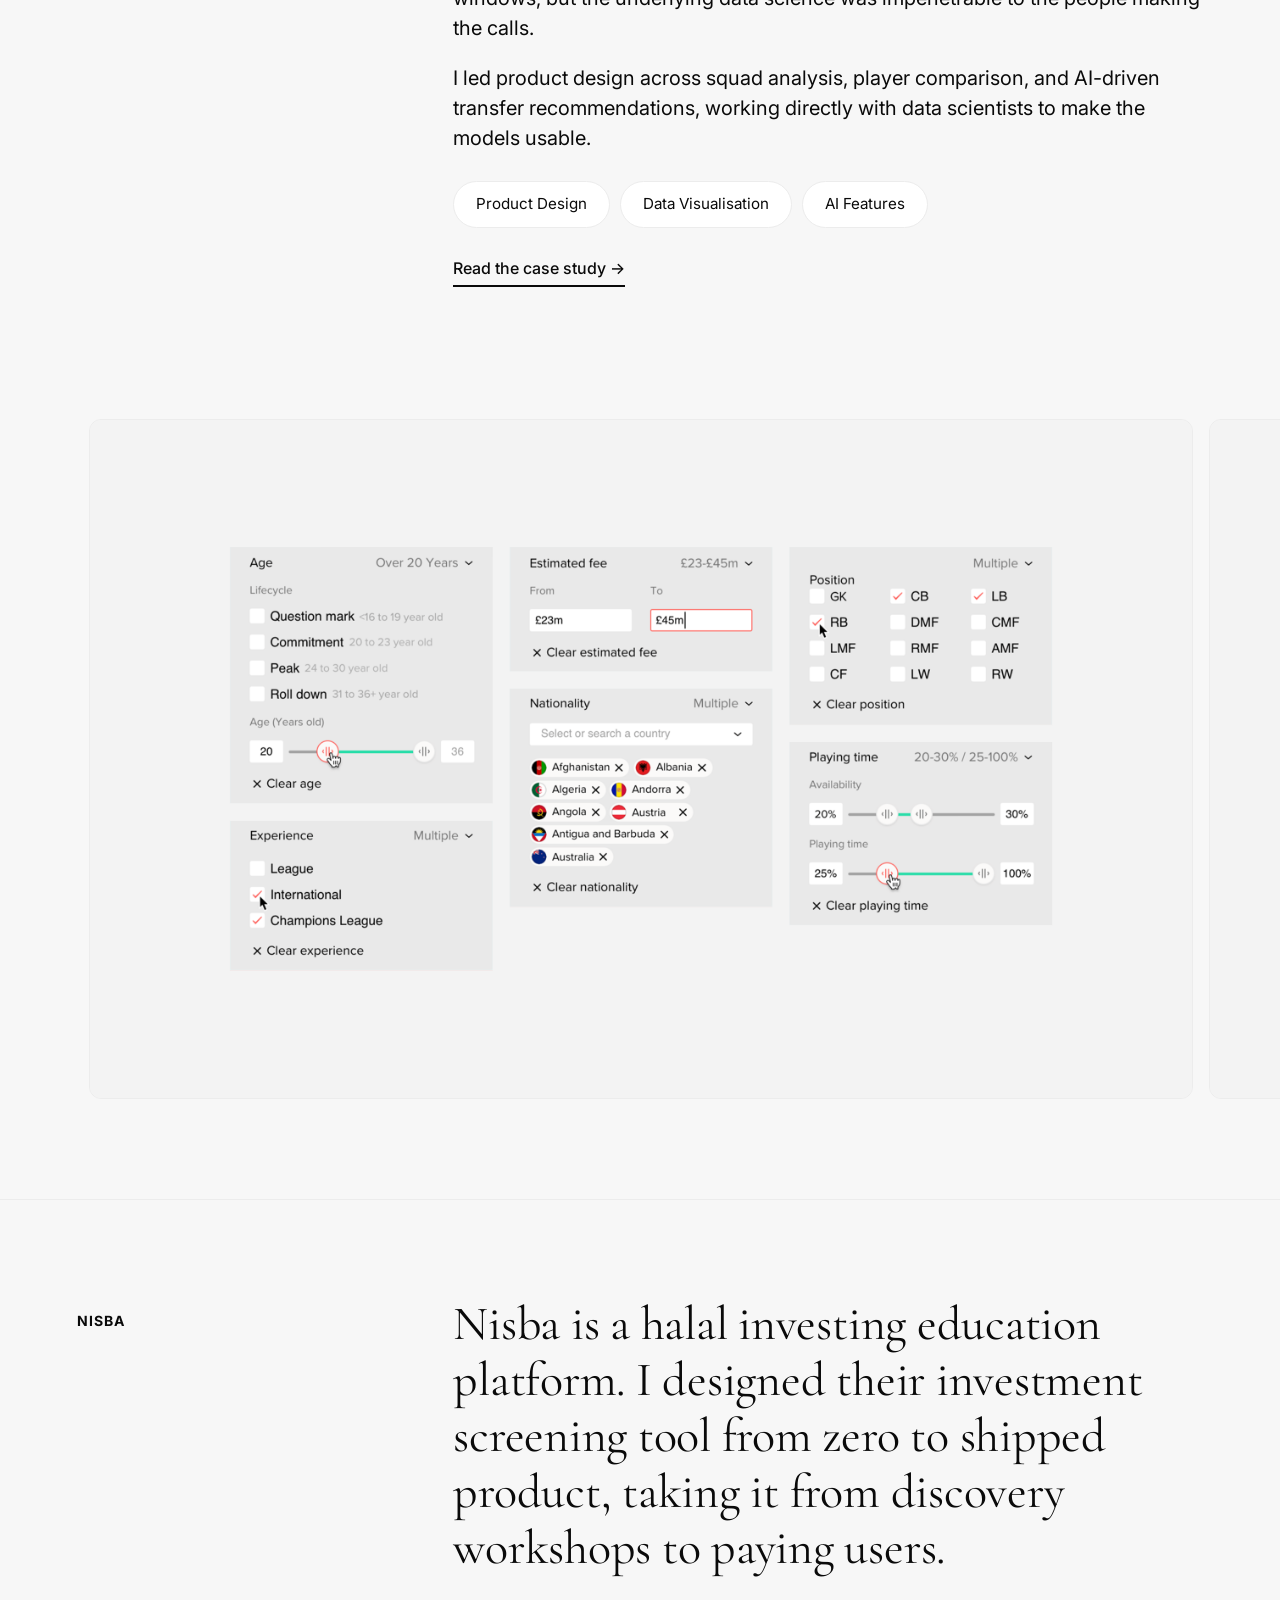
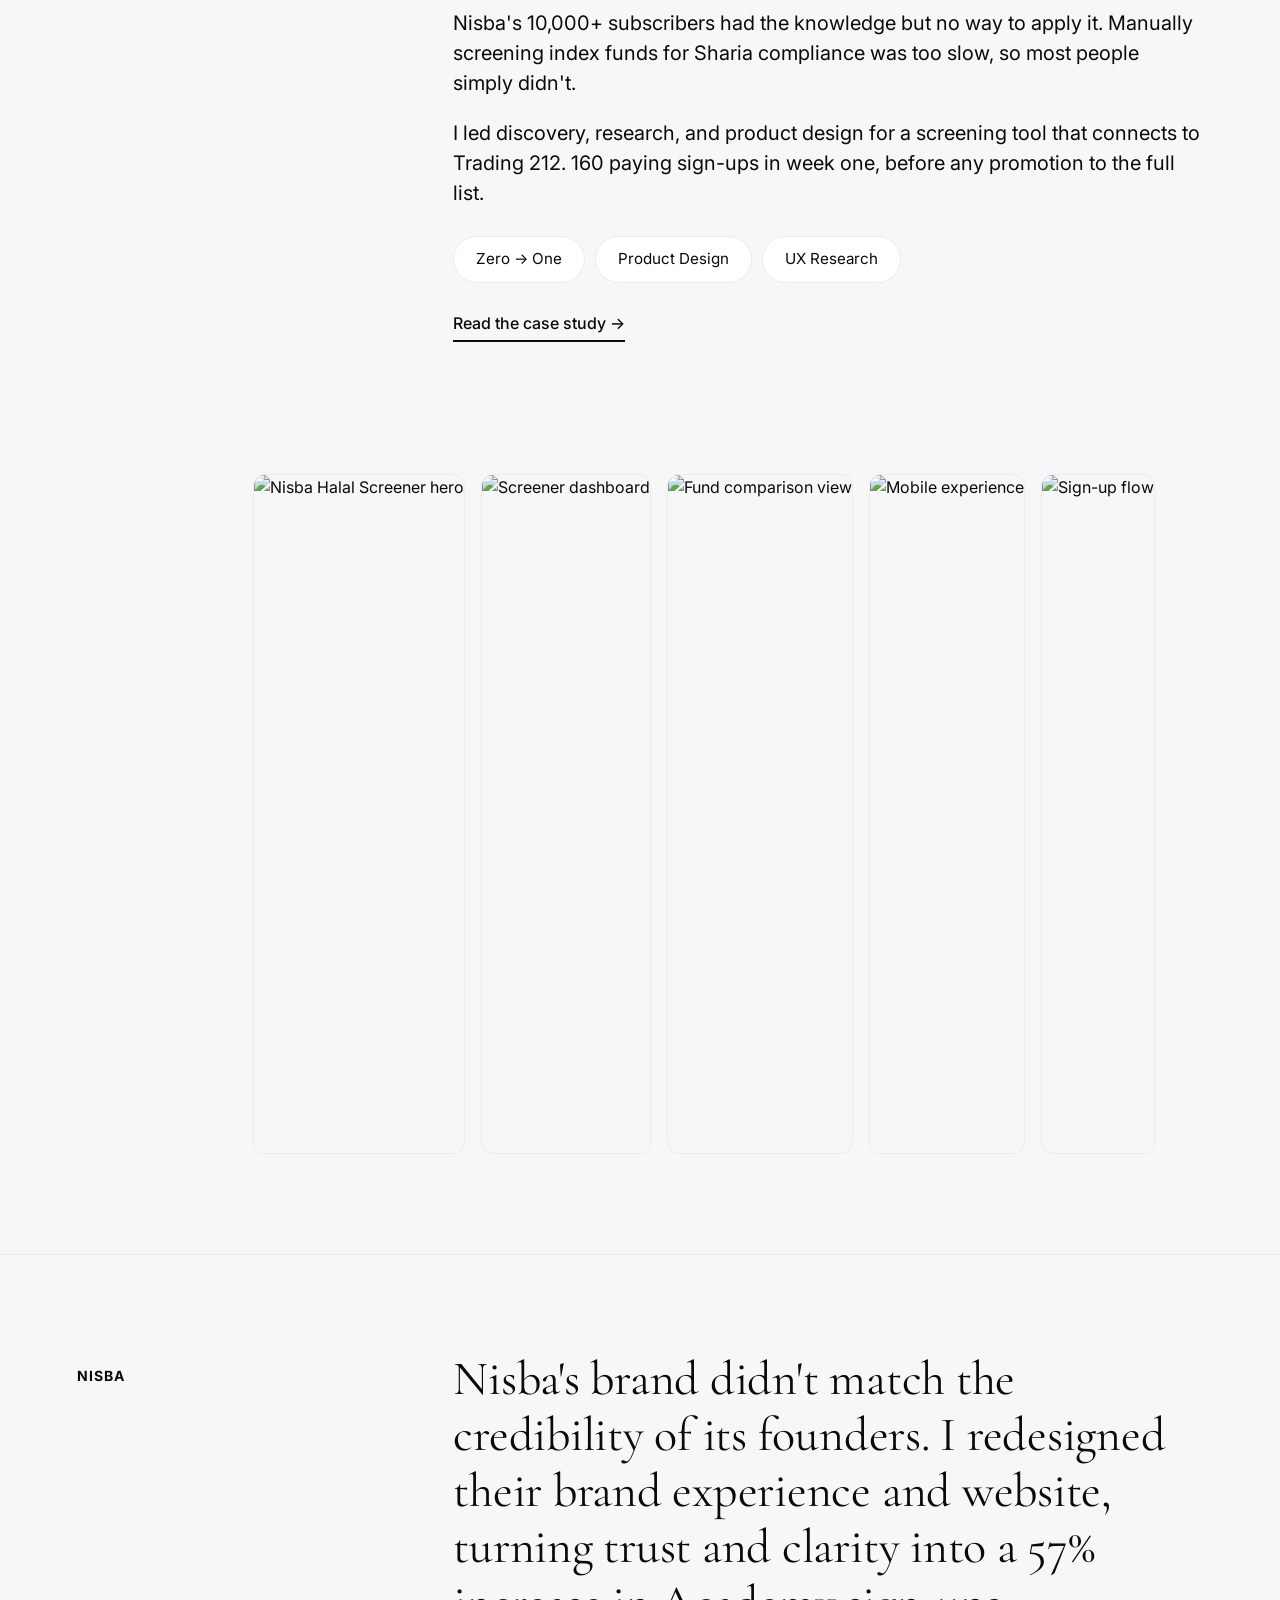
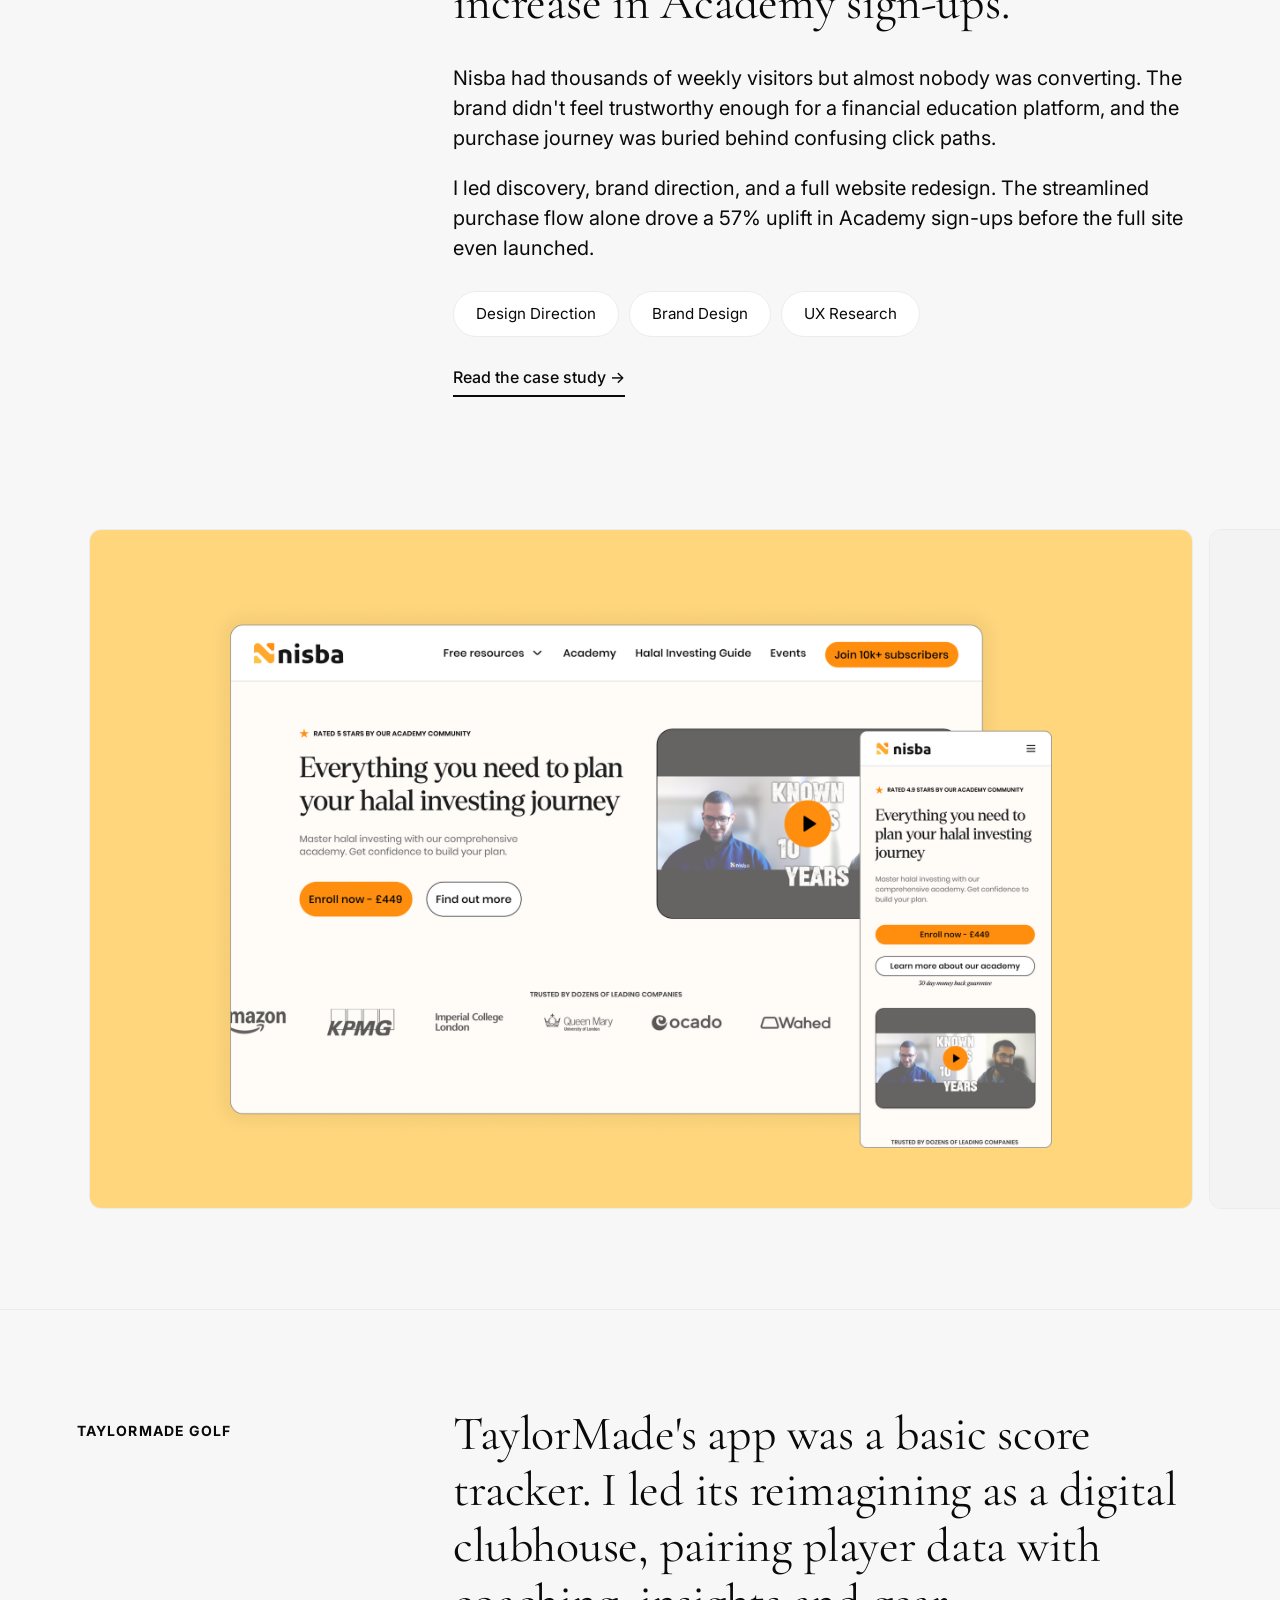
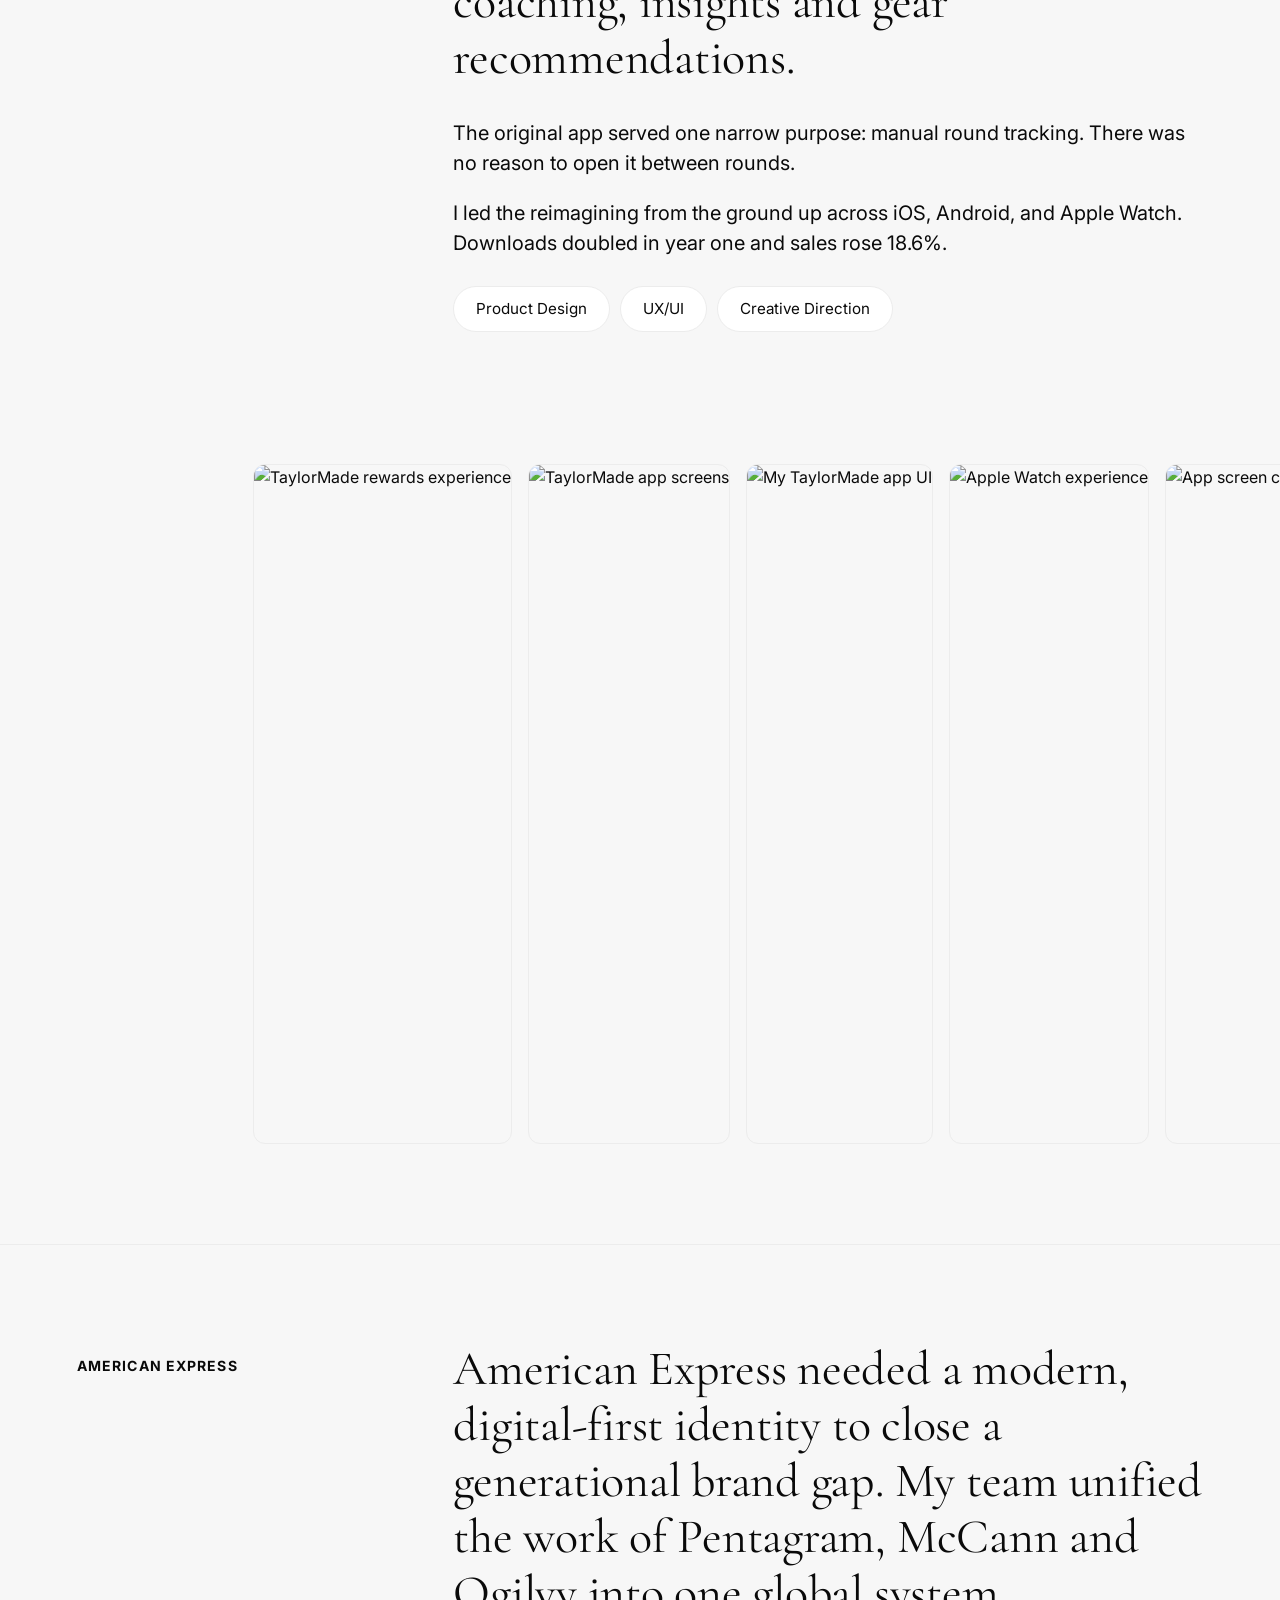
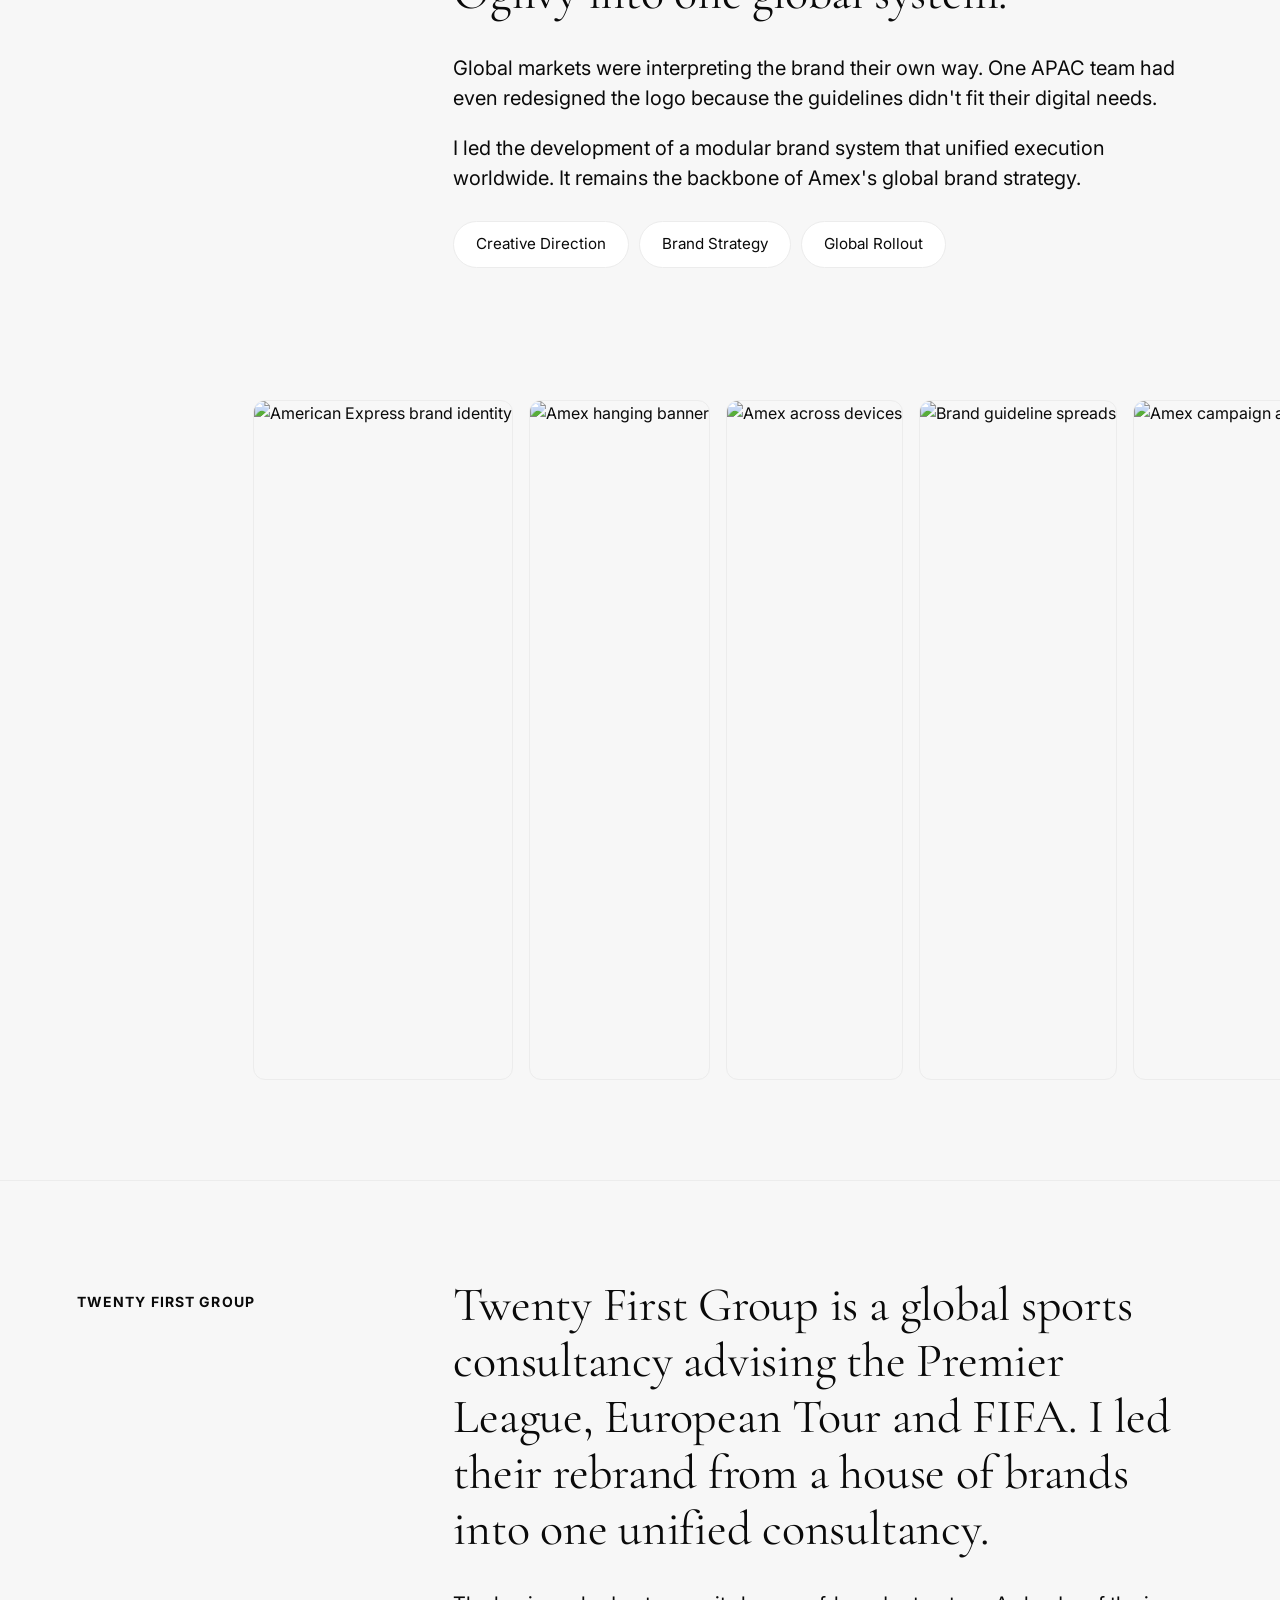
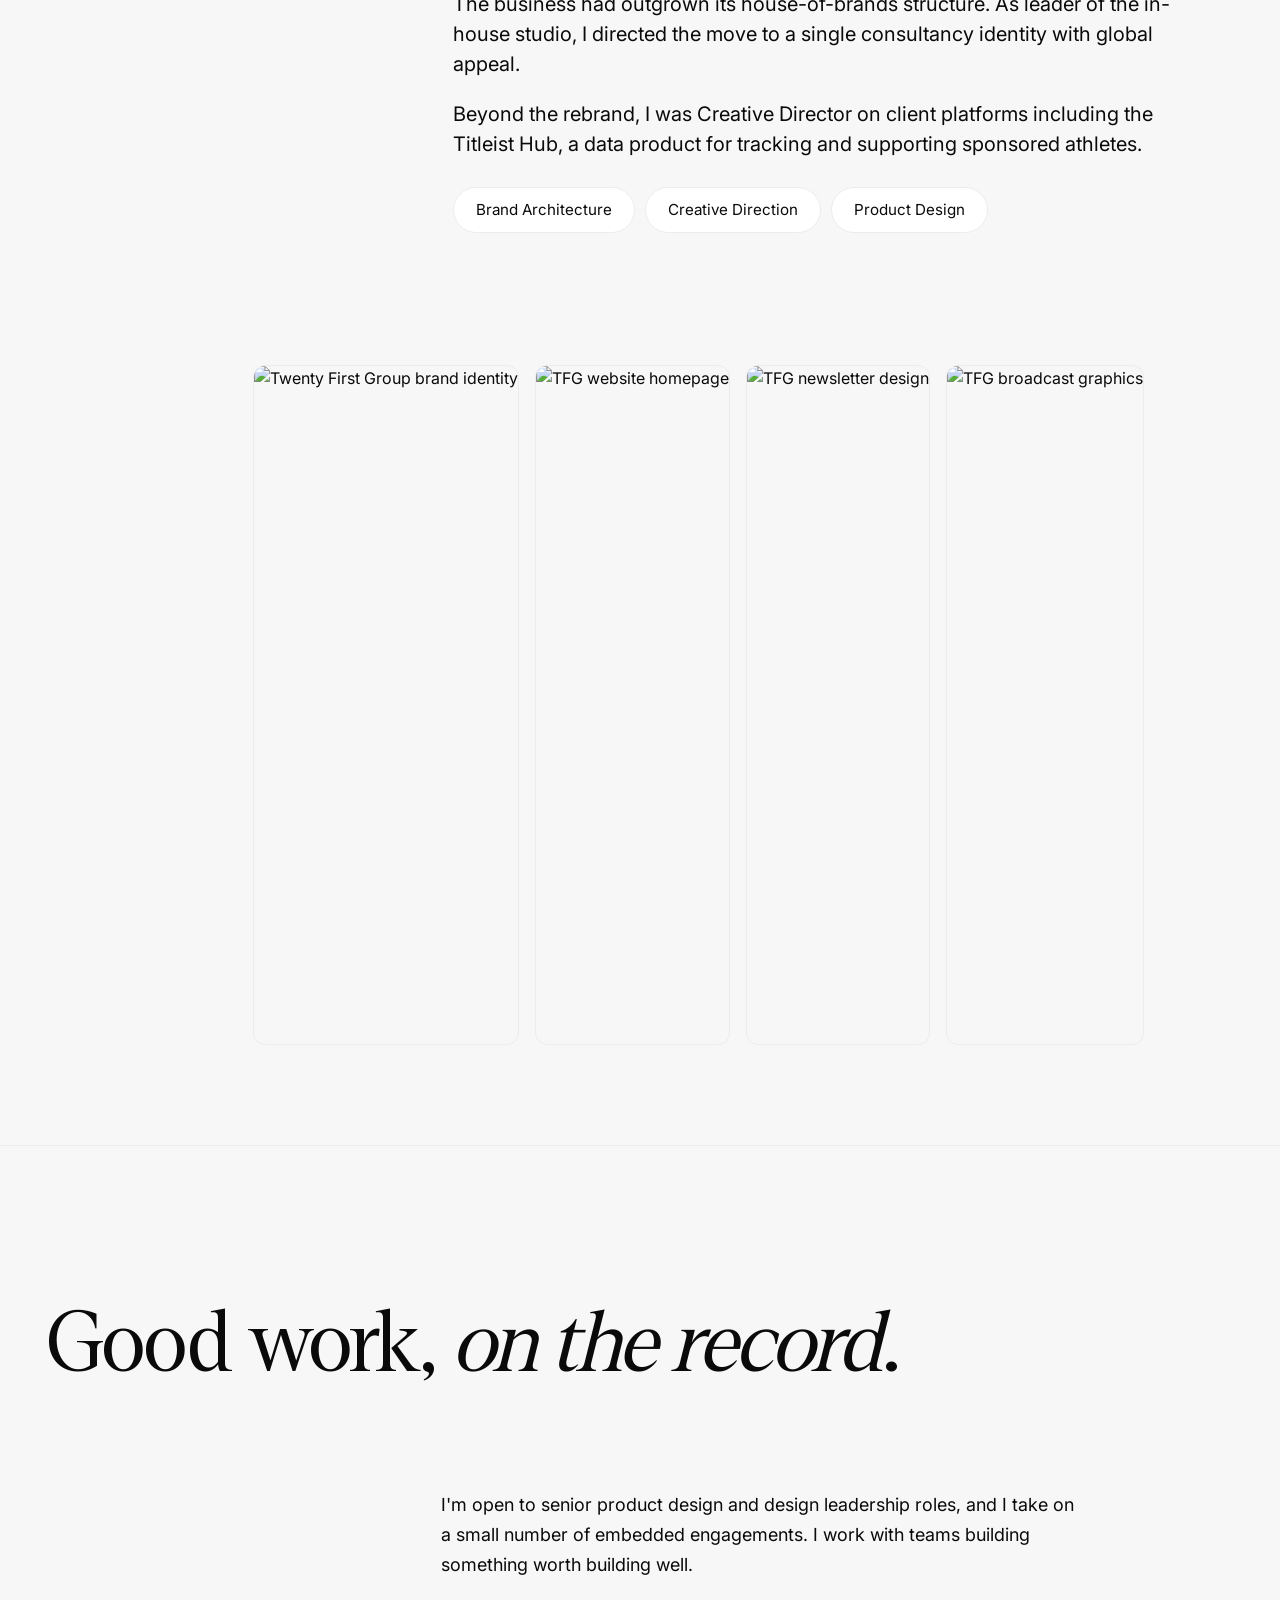
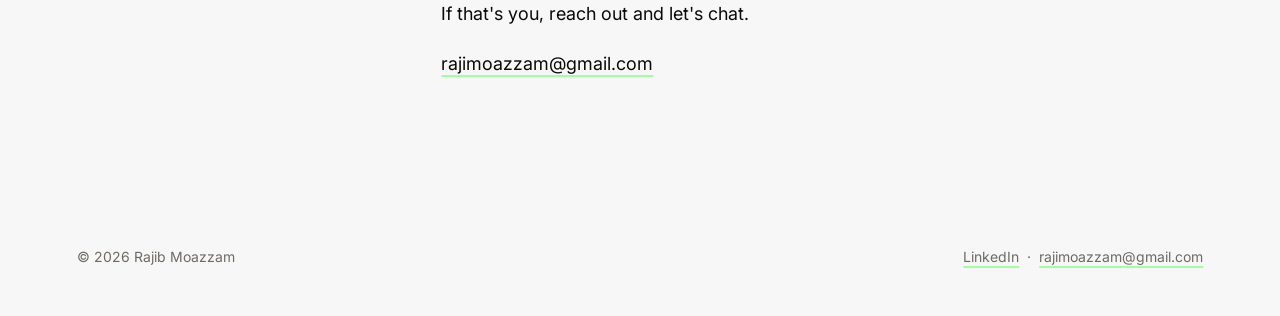
==== commit 15e104cf: "Update homepage headline Co-Authored-By: Claude Sonnet 5 <noreply@anthropic.com>" ====
--- a/index.html
+++ b/index.html
@@ -28,7 +28,7 @@
   </header>
 
   <section class="ph-hero">
-    <h1 class="ph-headline">Founding Product<br>Designer <em>for</em> startups<br>finding their stride</h1>
+    <h1 class="ph-headline">Founding Product<br>Designer with <em>over 15 years</em><br>in industry</h1>
     <div class="ph-grid">
     <div></div>
     <div class="ph-body">
--- a/styles.css
+++ b/styles.css
@@ -426,6 +426,22 @@
   border-radius: 12px;
 }
 
+.case-phones {
+  max-width: 1280px;
+  margin: 0 auto 64px;
+  padding: 0 48px;
+  display: flex;
+  justify-content: center;
+  gap: 24px;
+}
+.case-phones img {
+  width: 100%;
+  max-width: 320px;
+  height: auto;
+  display: block;
+  border-radius: 12px;
+}
+
 .case-section {
   max-width: 720px;
   margin: 0 auto;
@@ -495,6 +511,8 @@
   .case-intro { padding: 64px 24px 48px; }
   .case-figure { padding: 0 24px; margin-bottom: 48px; }
   .case-gallery { padding: 0 24px; gap: 16px; }
+  .case-phones { flex-wrap: wrap; padding: 0 24px; gap: 16px; }
+  .case-phones img { max-width: 220px; }
   .case-section { padding: 24px 24px 48px; }
   .case-section p,
   .case-section h3 { font-size: 18px; line-height: 28px; }
@@ -639,7 +657,8 @@
 }
 
 .case-figure,
-.case-gallery {
+.case-gallery,
+.case-phones {
   padding-left: var(--page-gutter);
   padding-right: var(--page-gutter);
 }
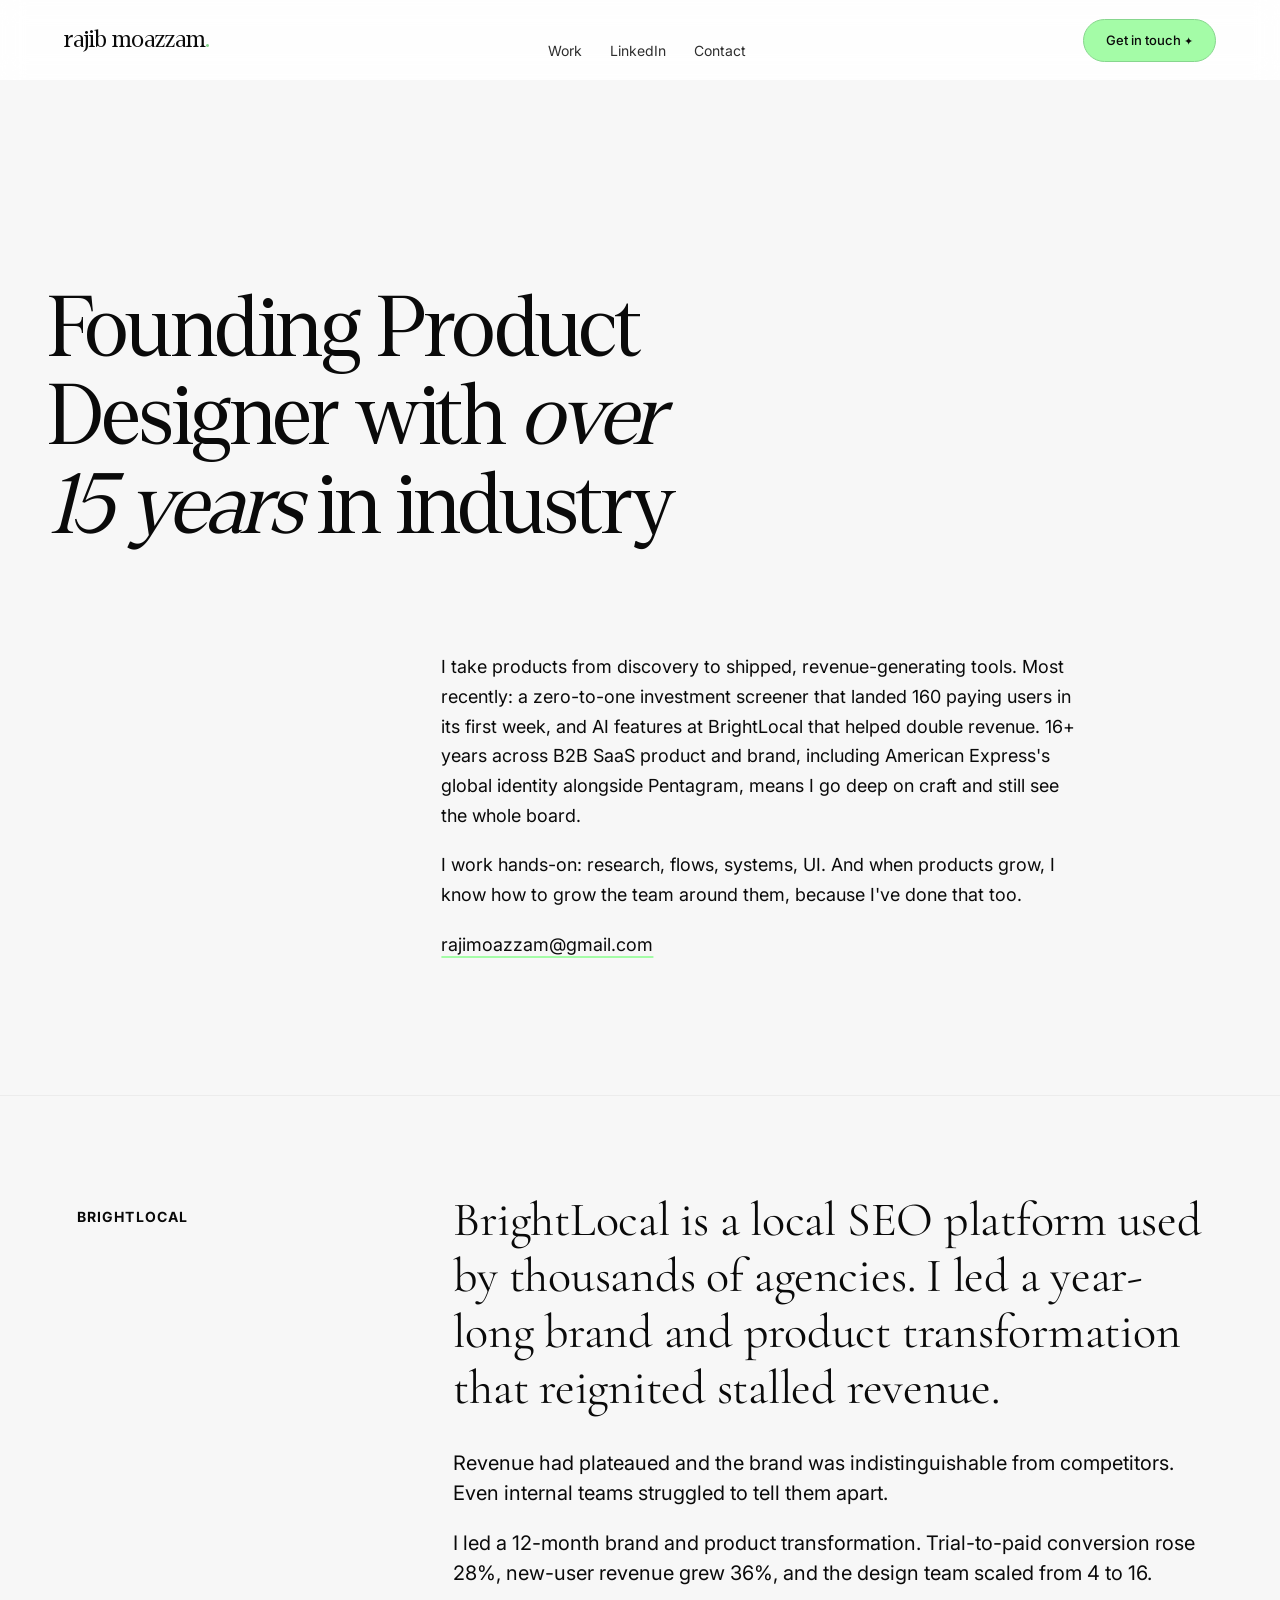
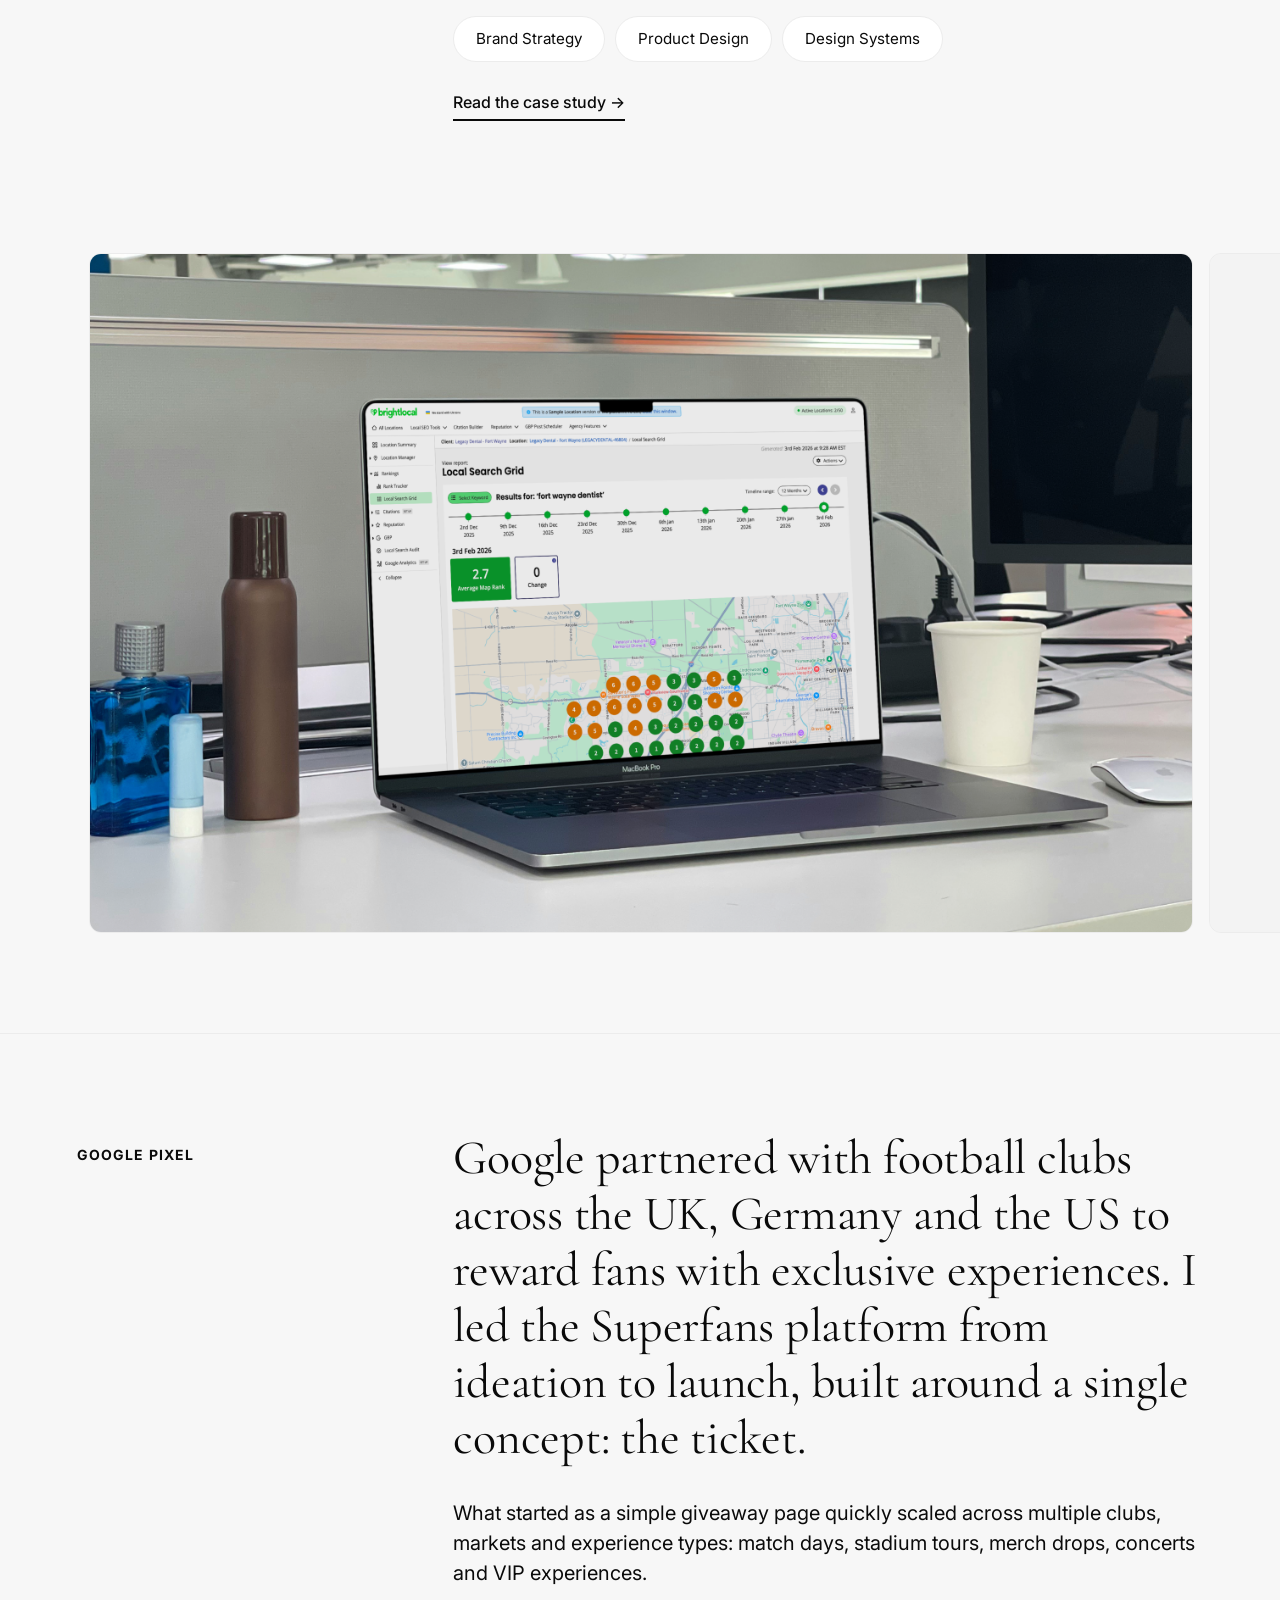
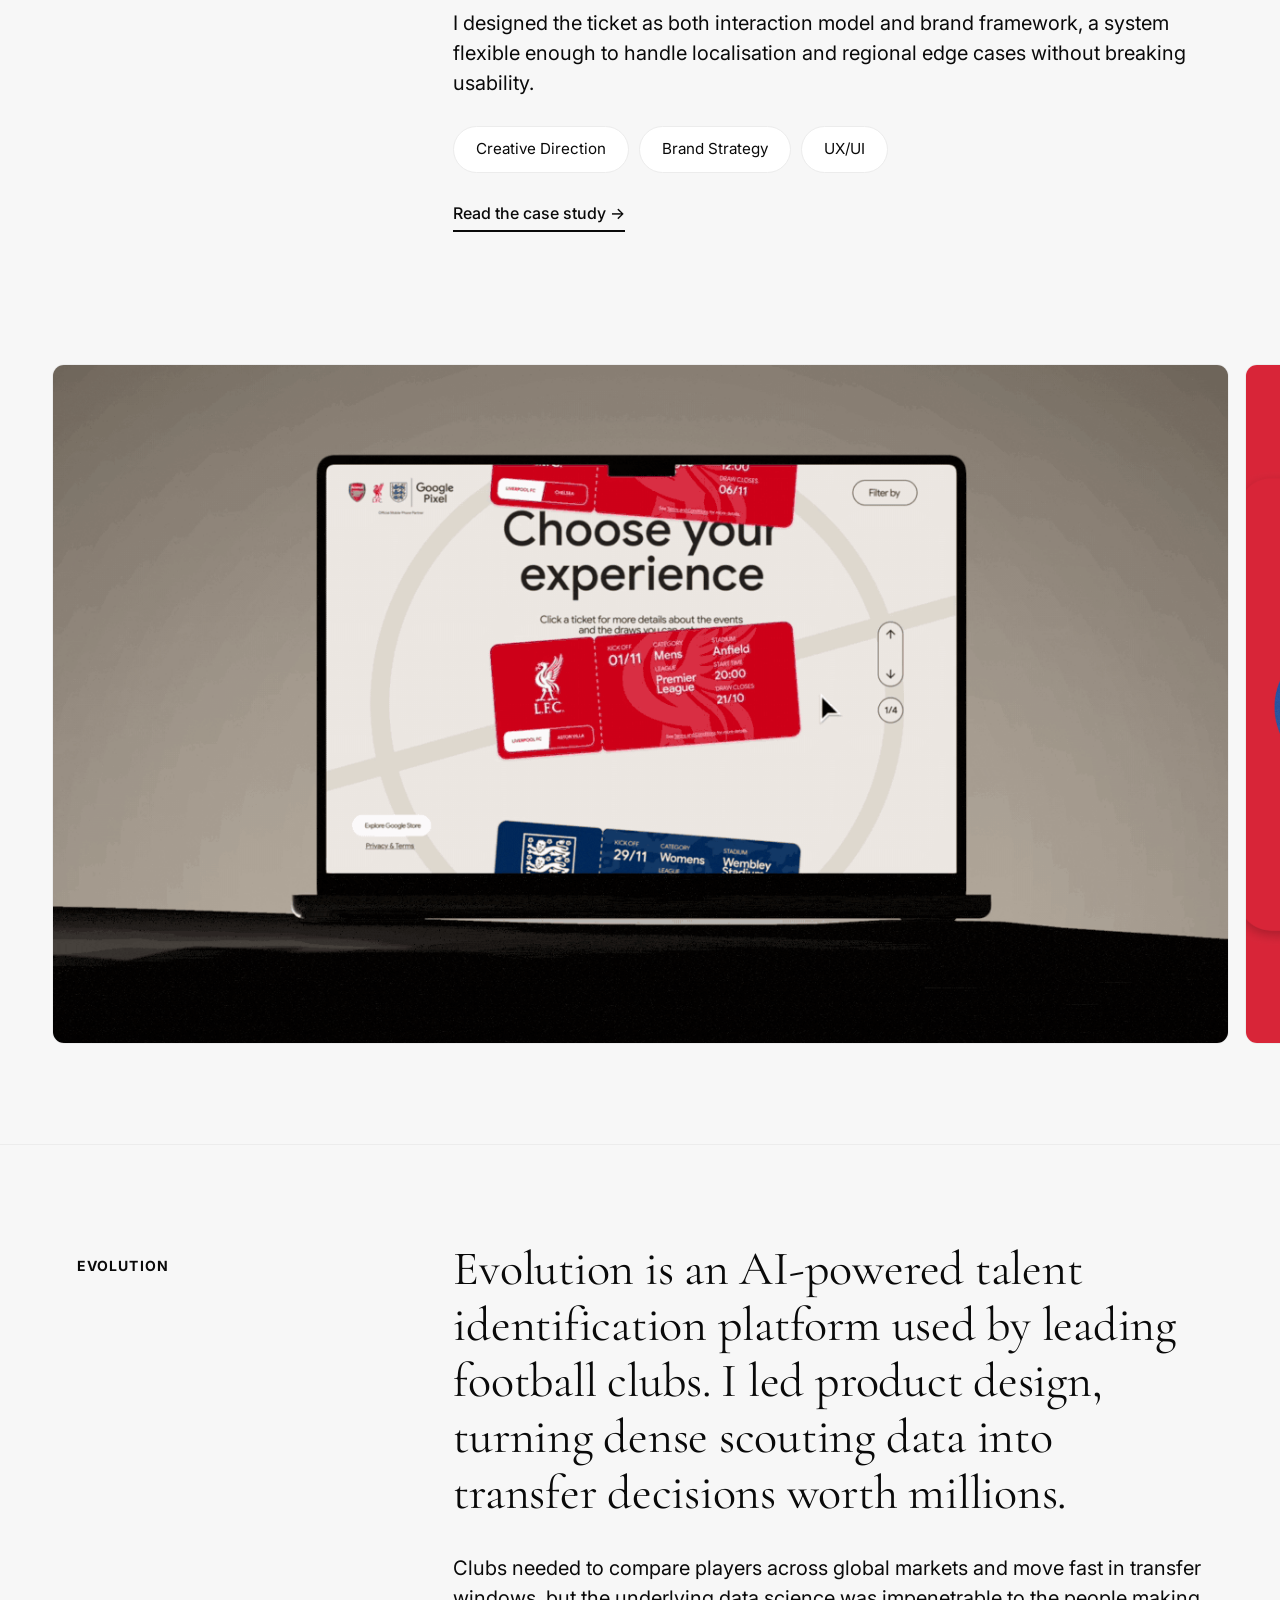
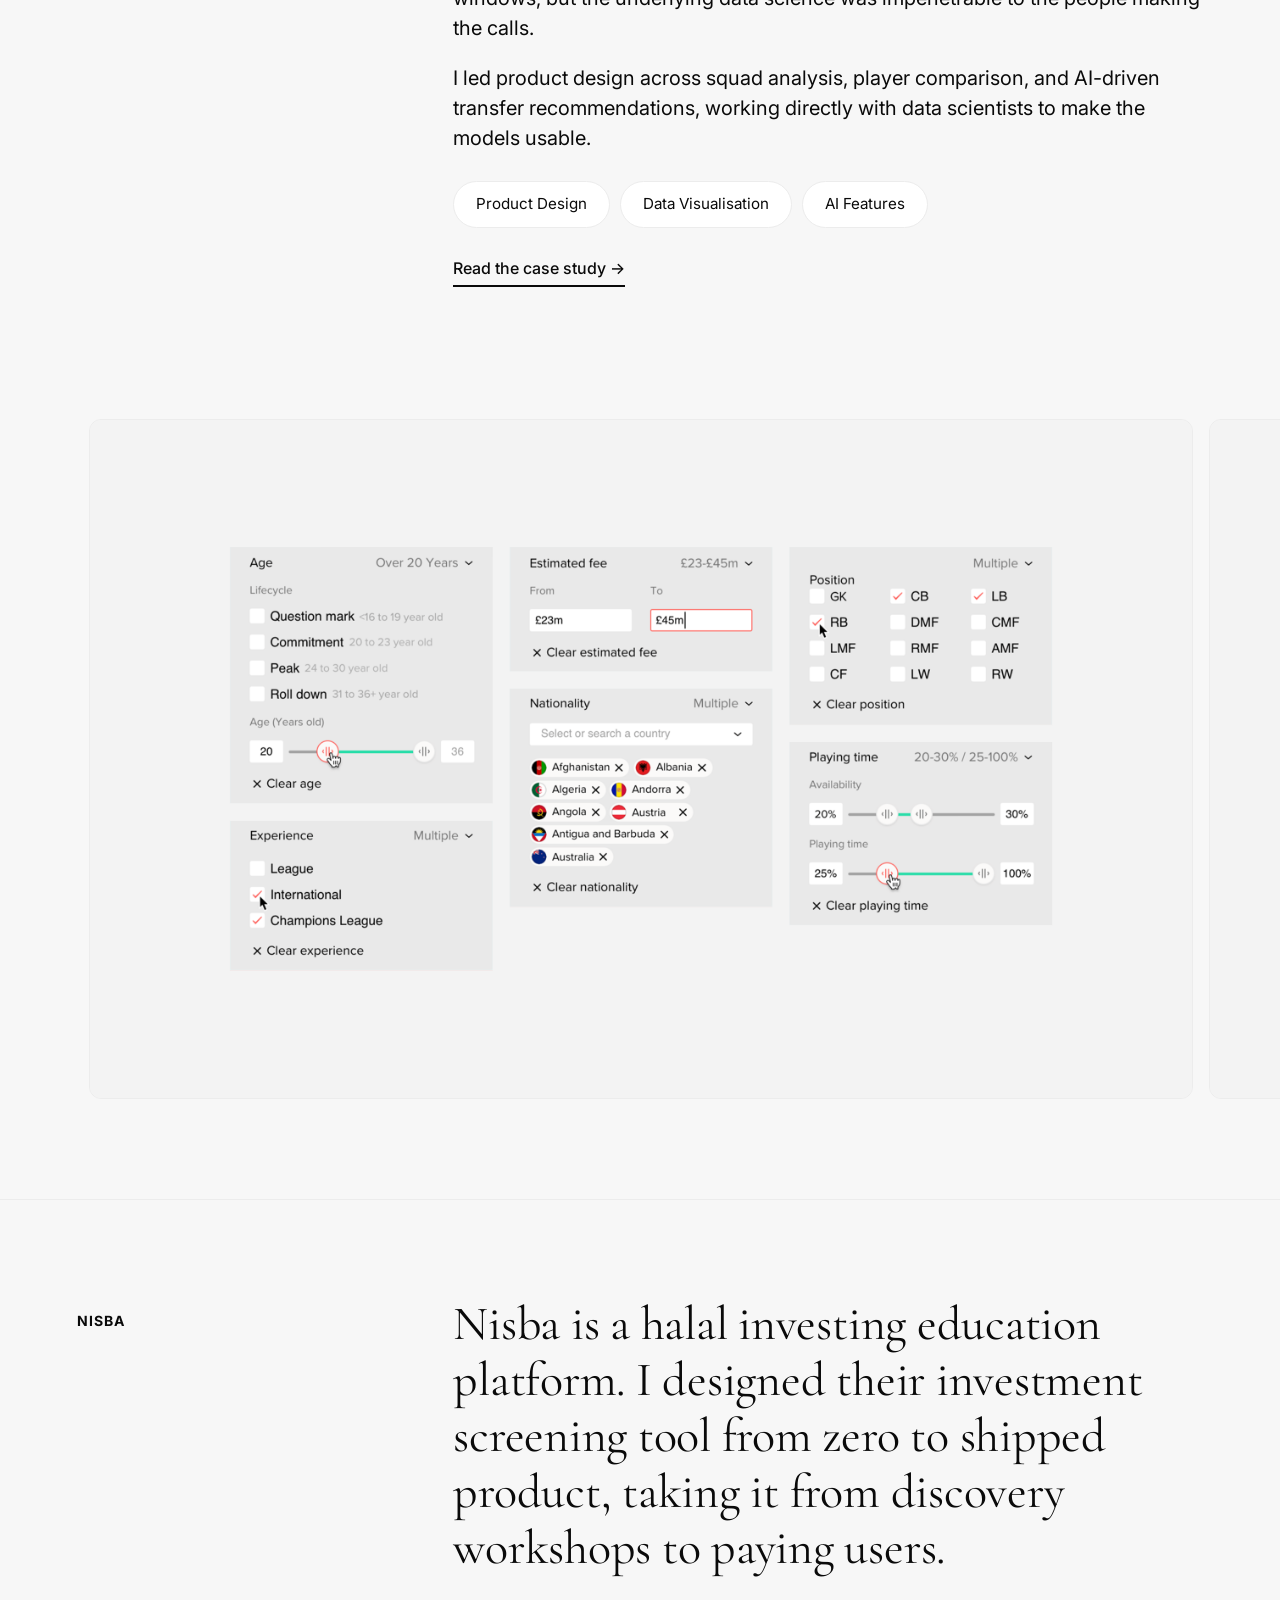
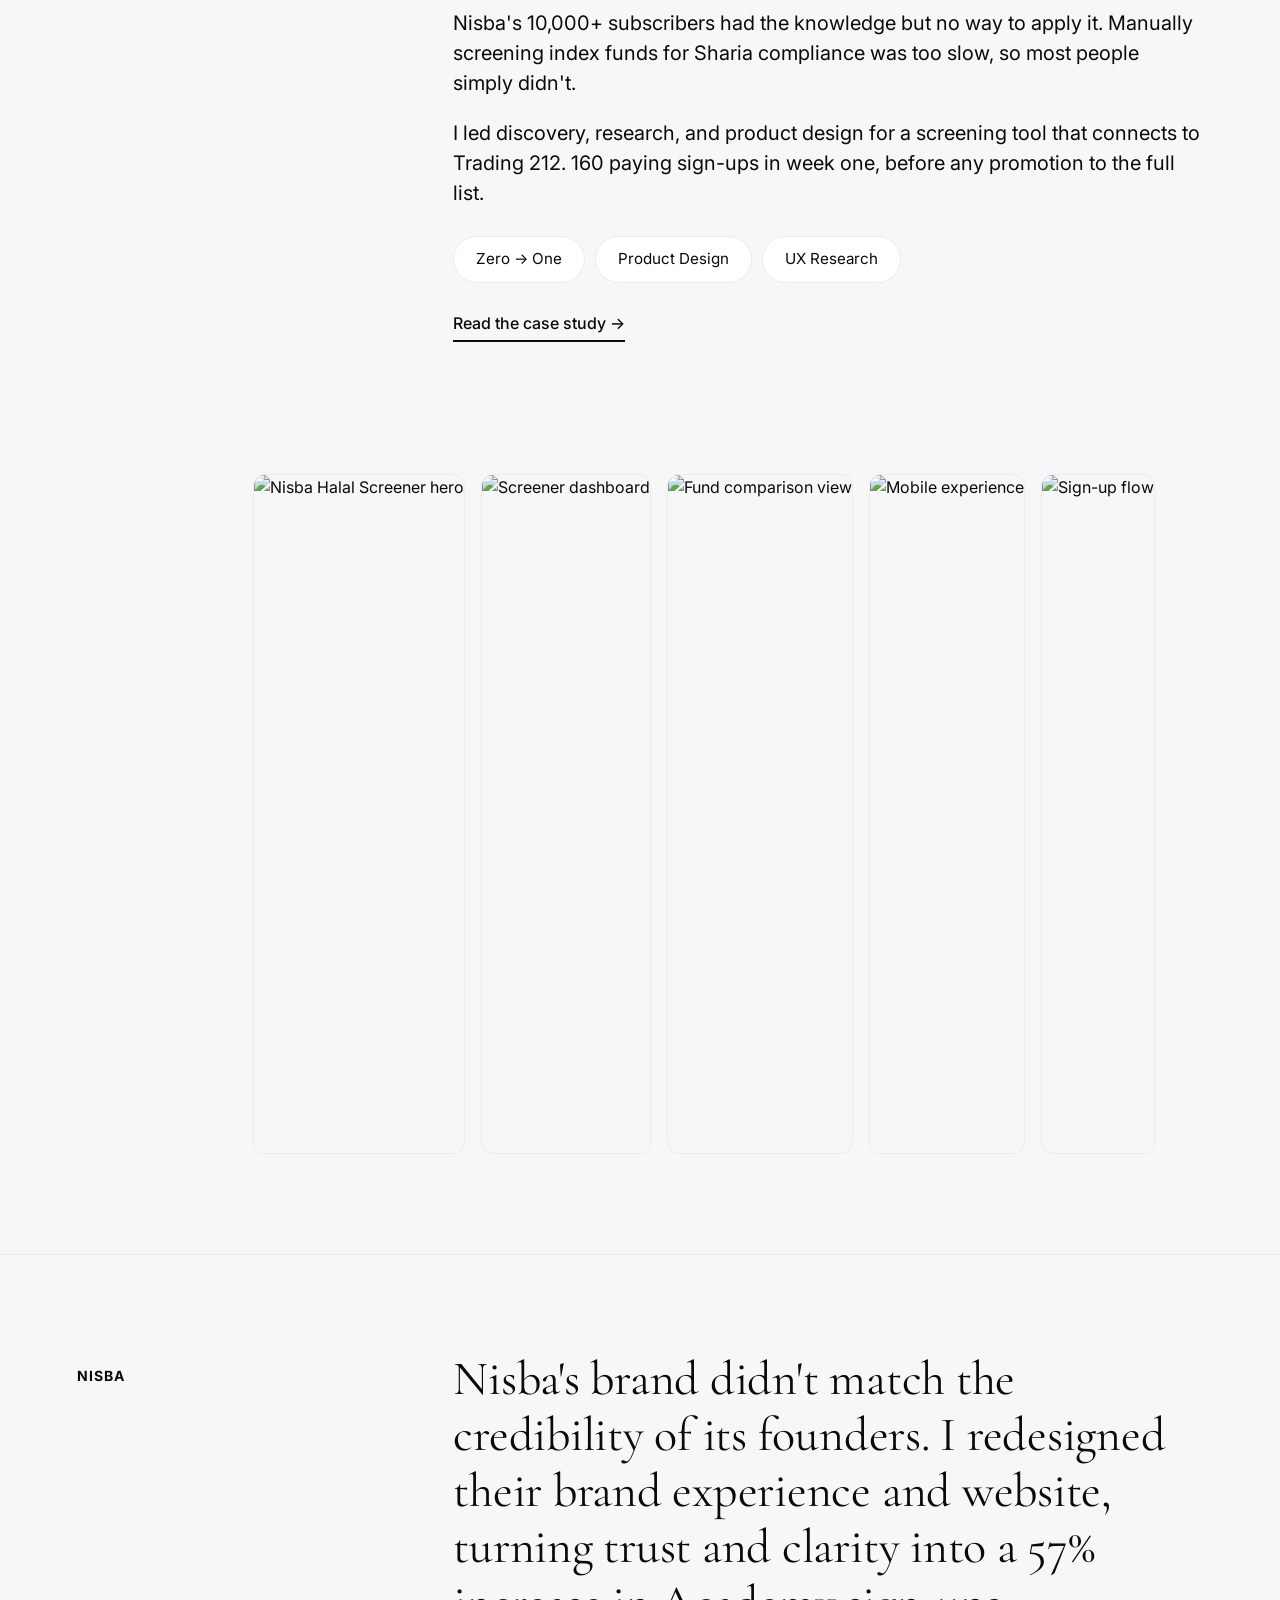
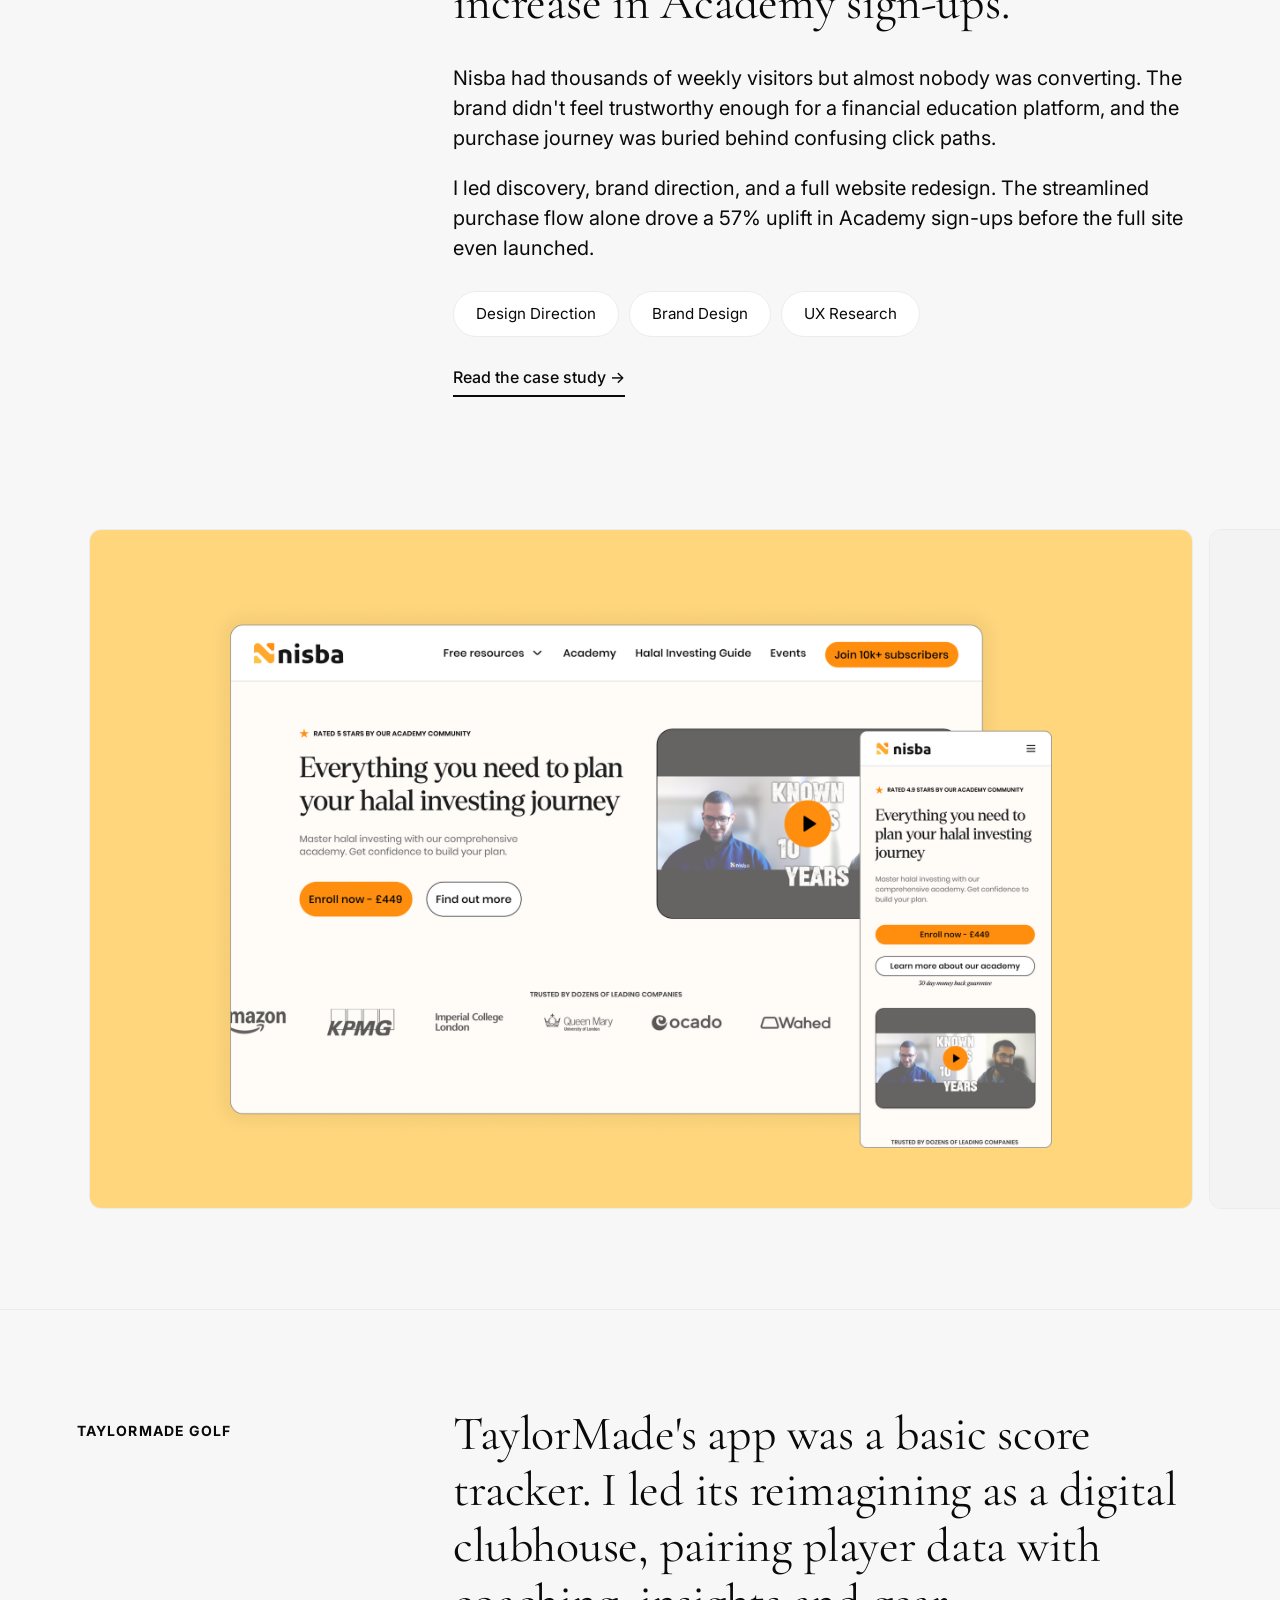
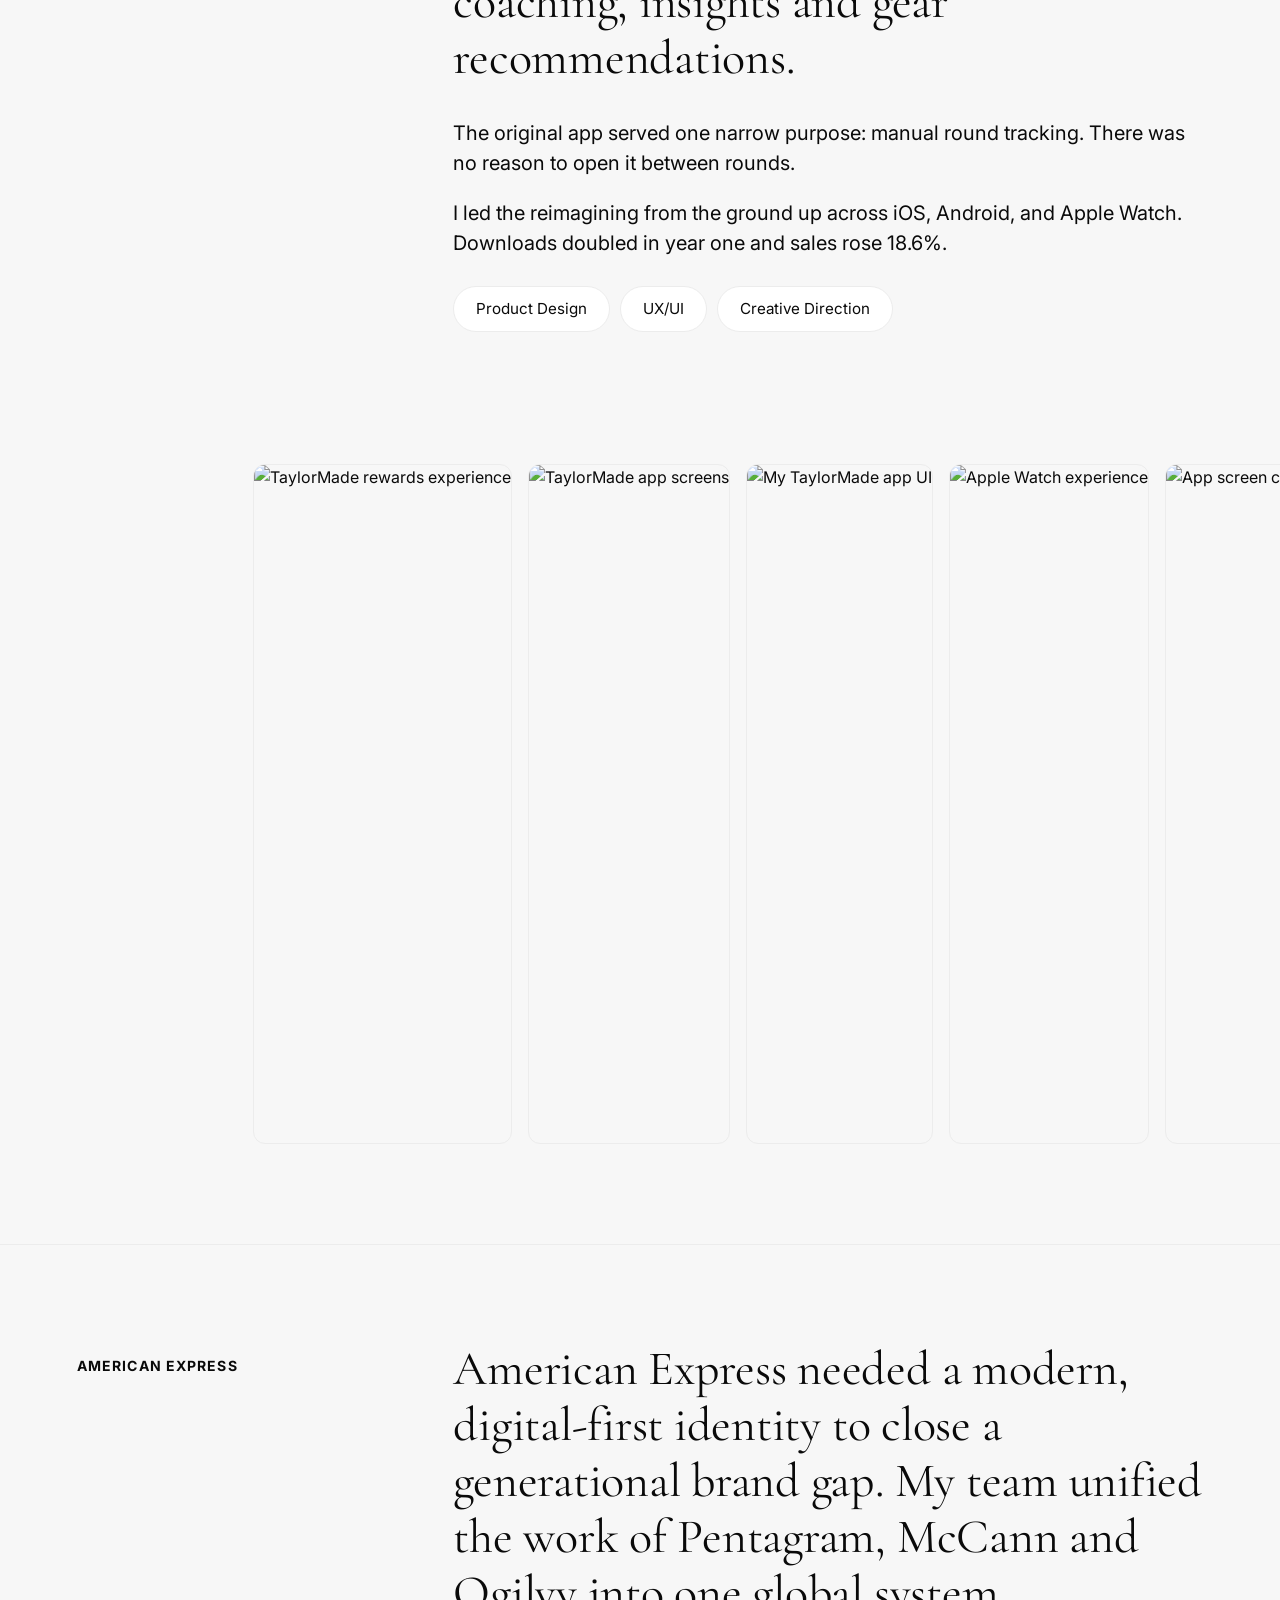
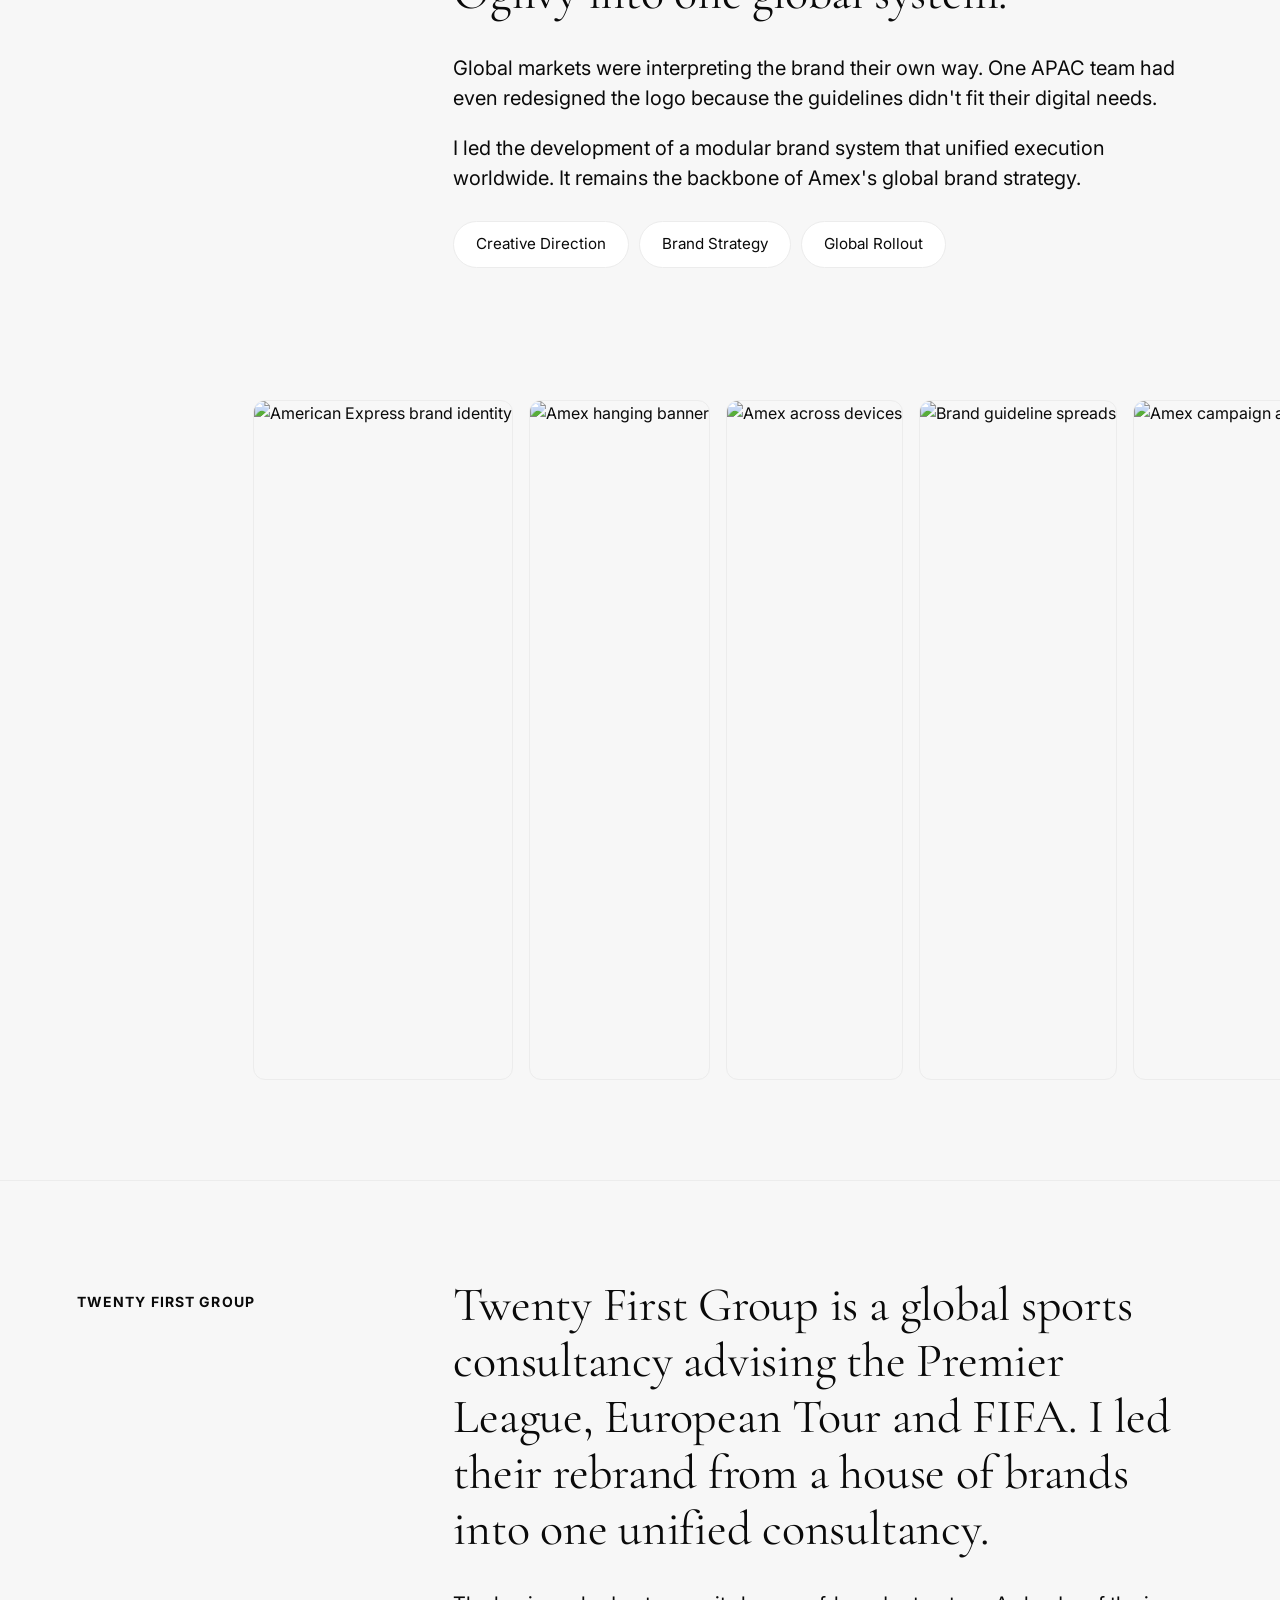
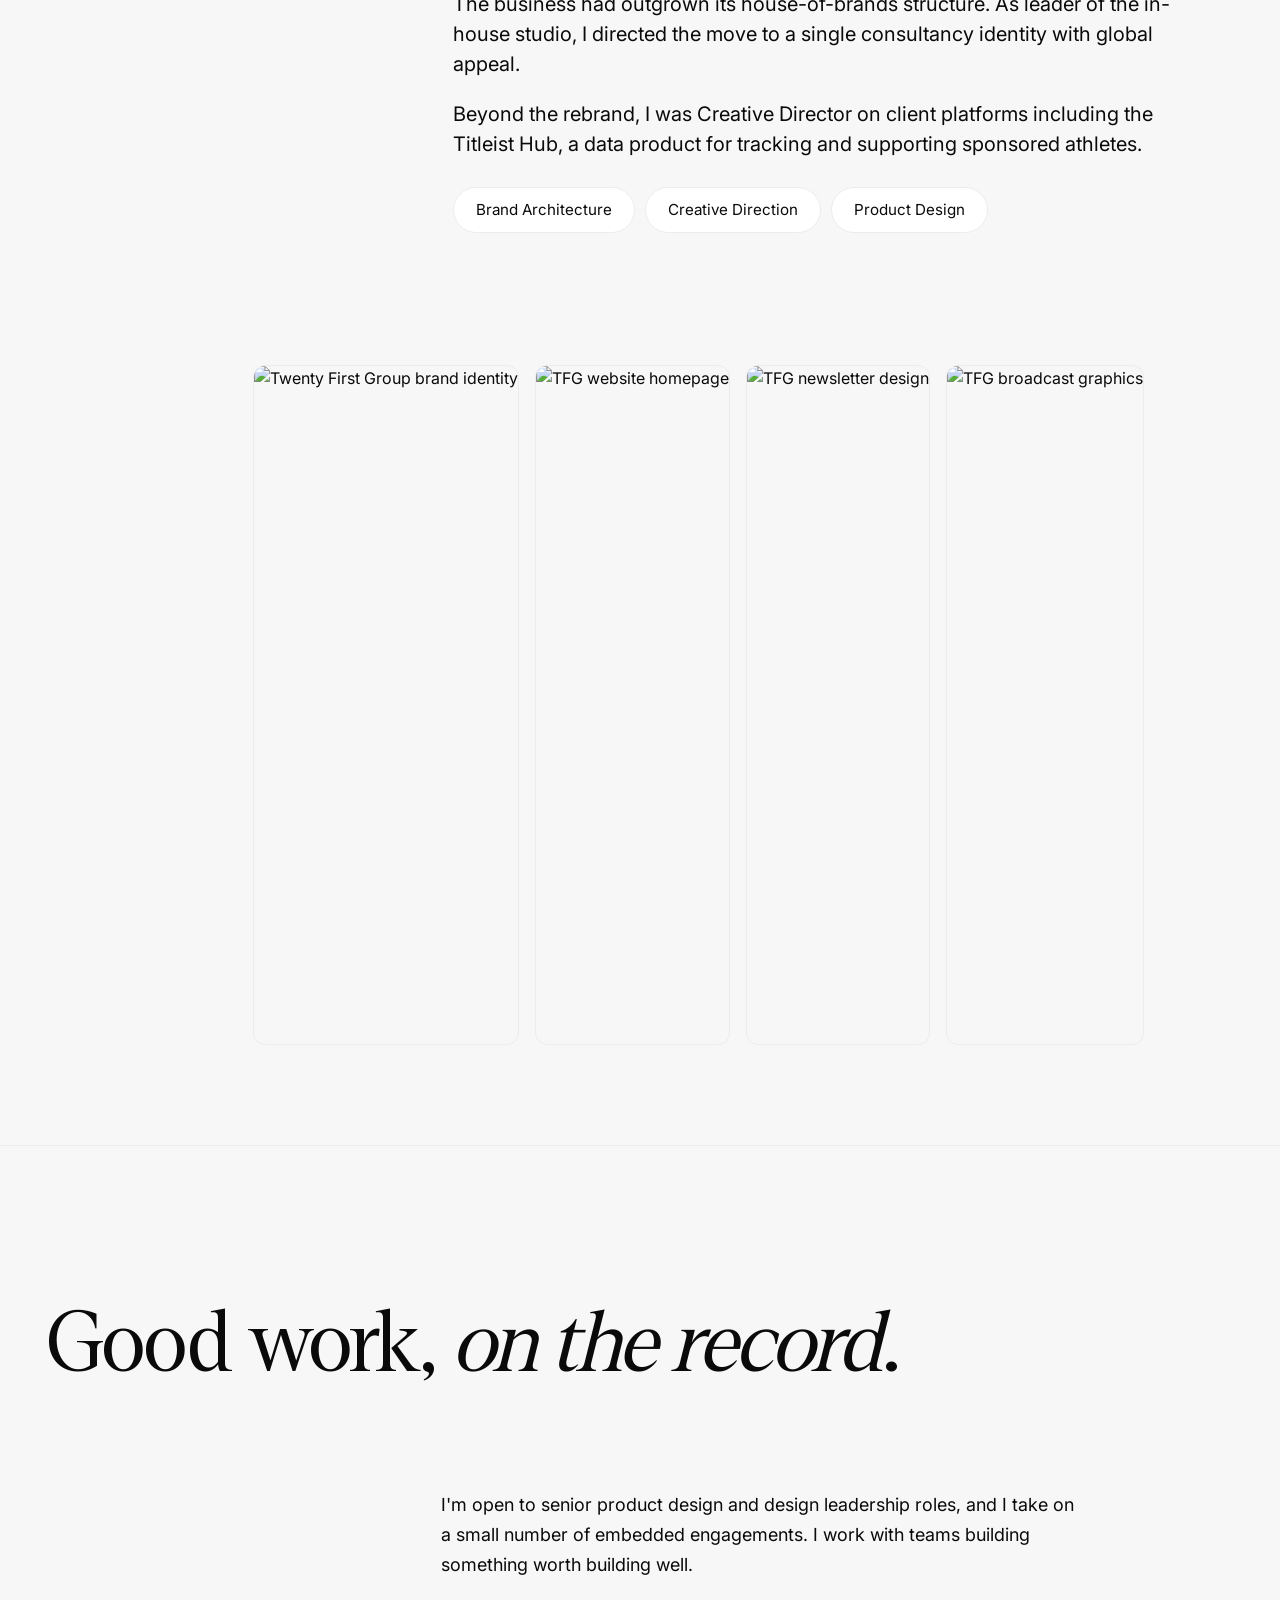
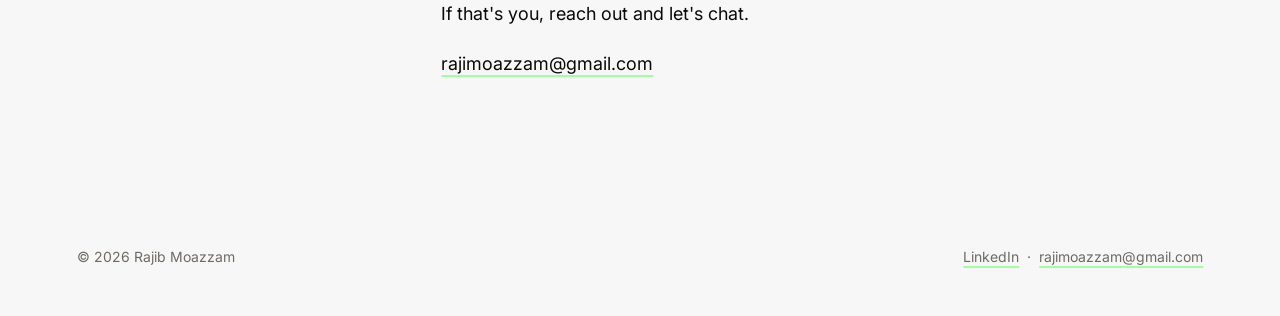
==== commit 8481d01e: "Fix homepage headline line breaks Co-Authored-By: Claude Sonnet 5 <noreply@anthropic.com>" ====
--- a/index.html
+++ b/index.html
@@ -28,7 +28,7 @@
   </header>
 
   <section class="ph-hero">
-    <h1 class="ph-headline">Founding Product<br>Designer with <em>over 15 years</em><br>in industry</h1>
+    <h1 class="ph-headline">Founding Product<br>Designer with <em>over</em><br><em>15 years</em> in industry</h1>
     <div class="ph-grid">
     <div></div>
     <div class="ph-body">
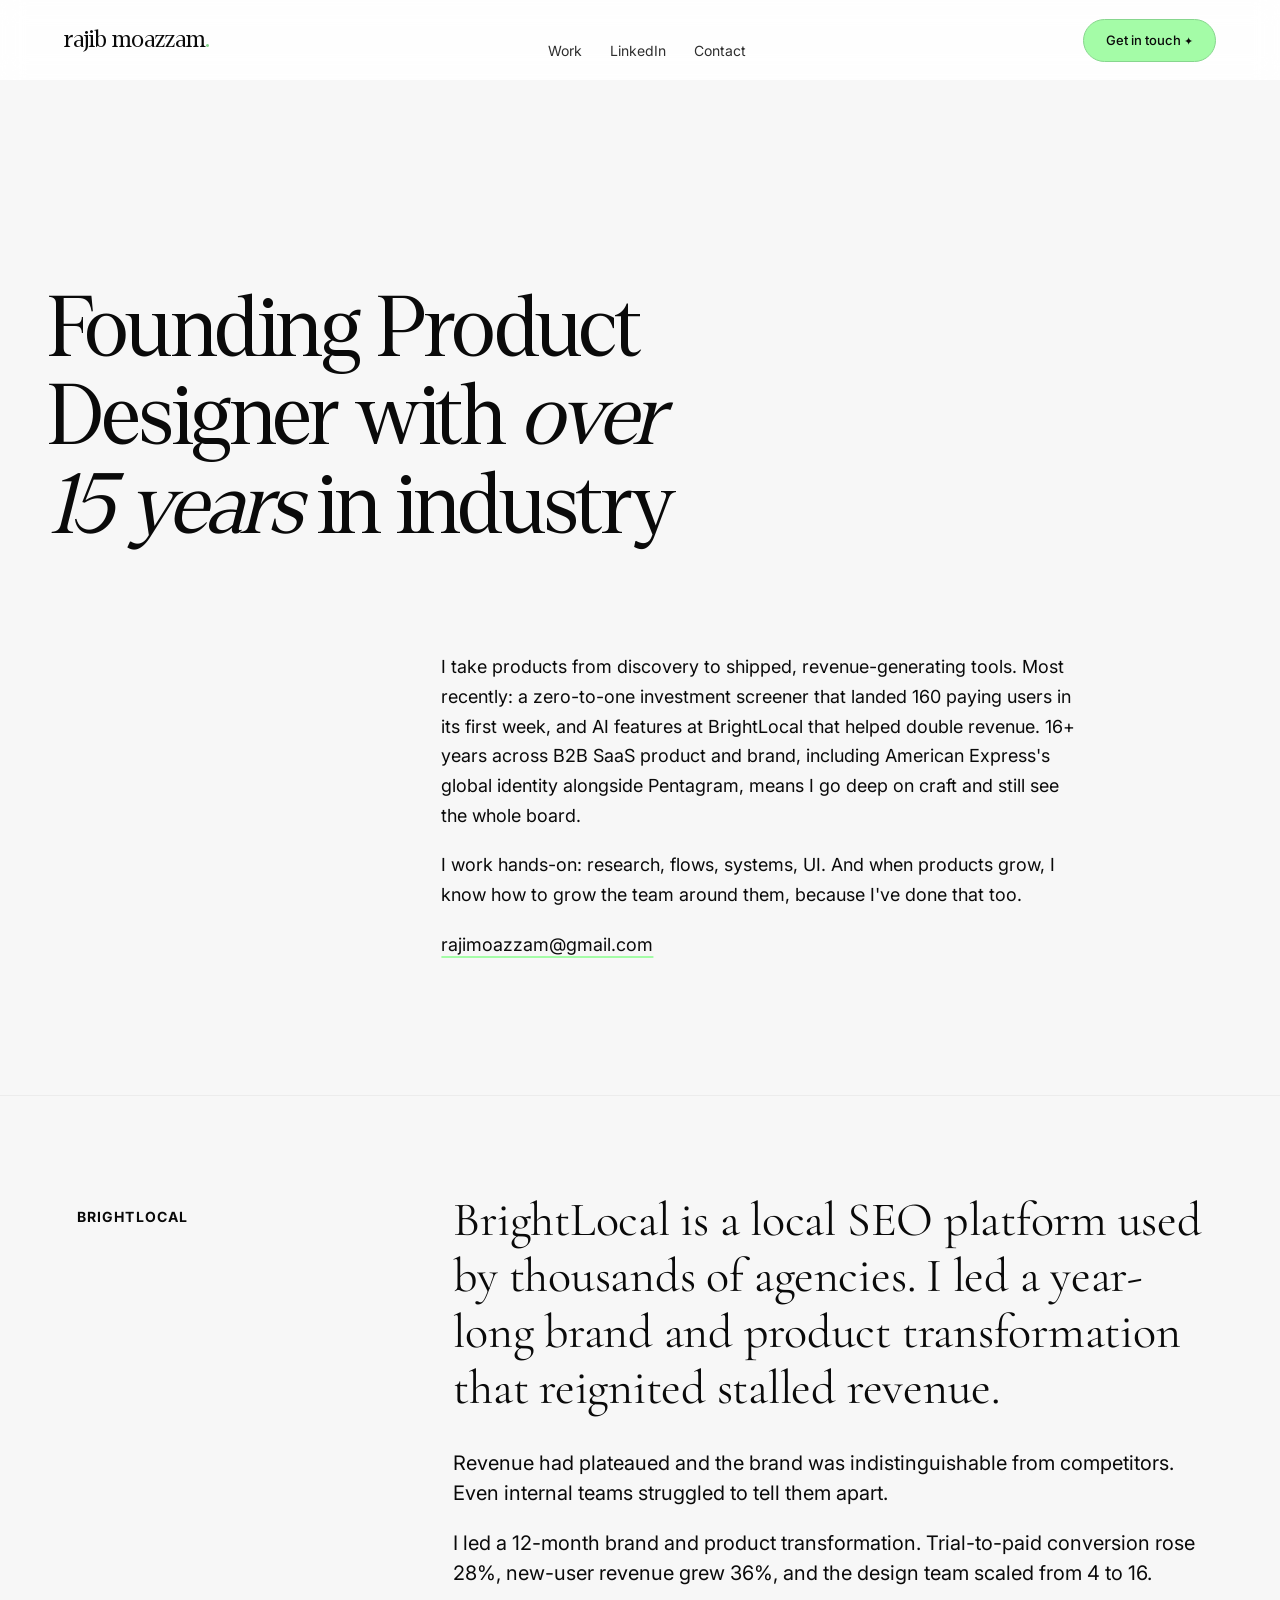
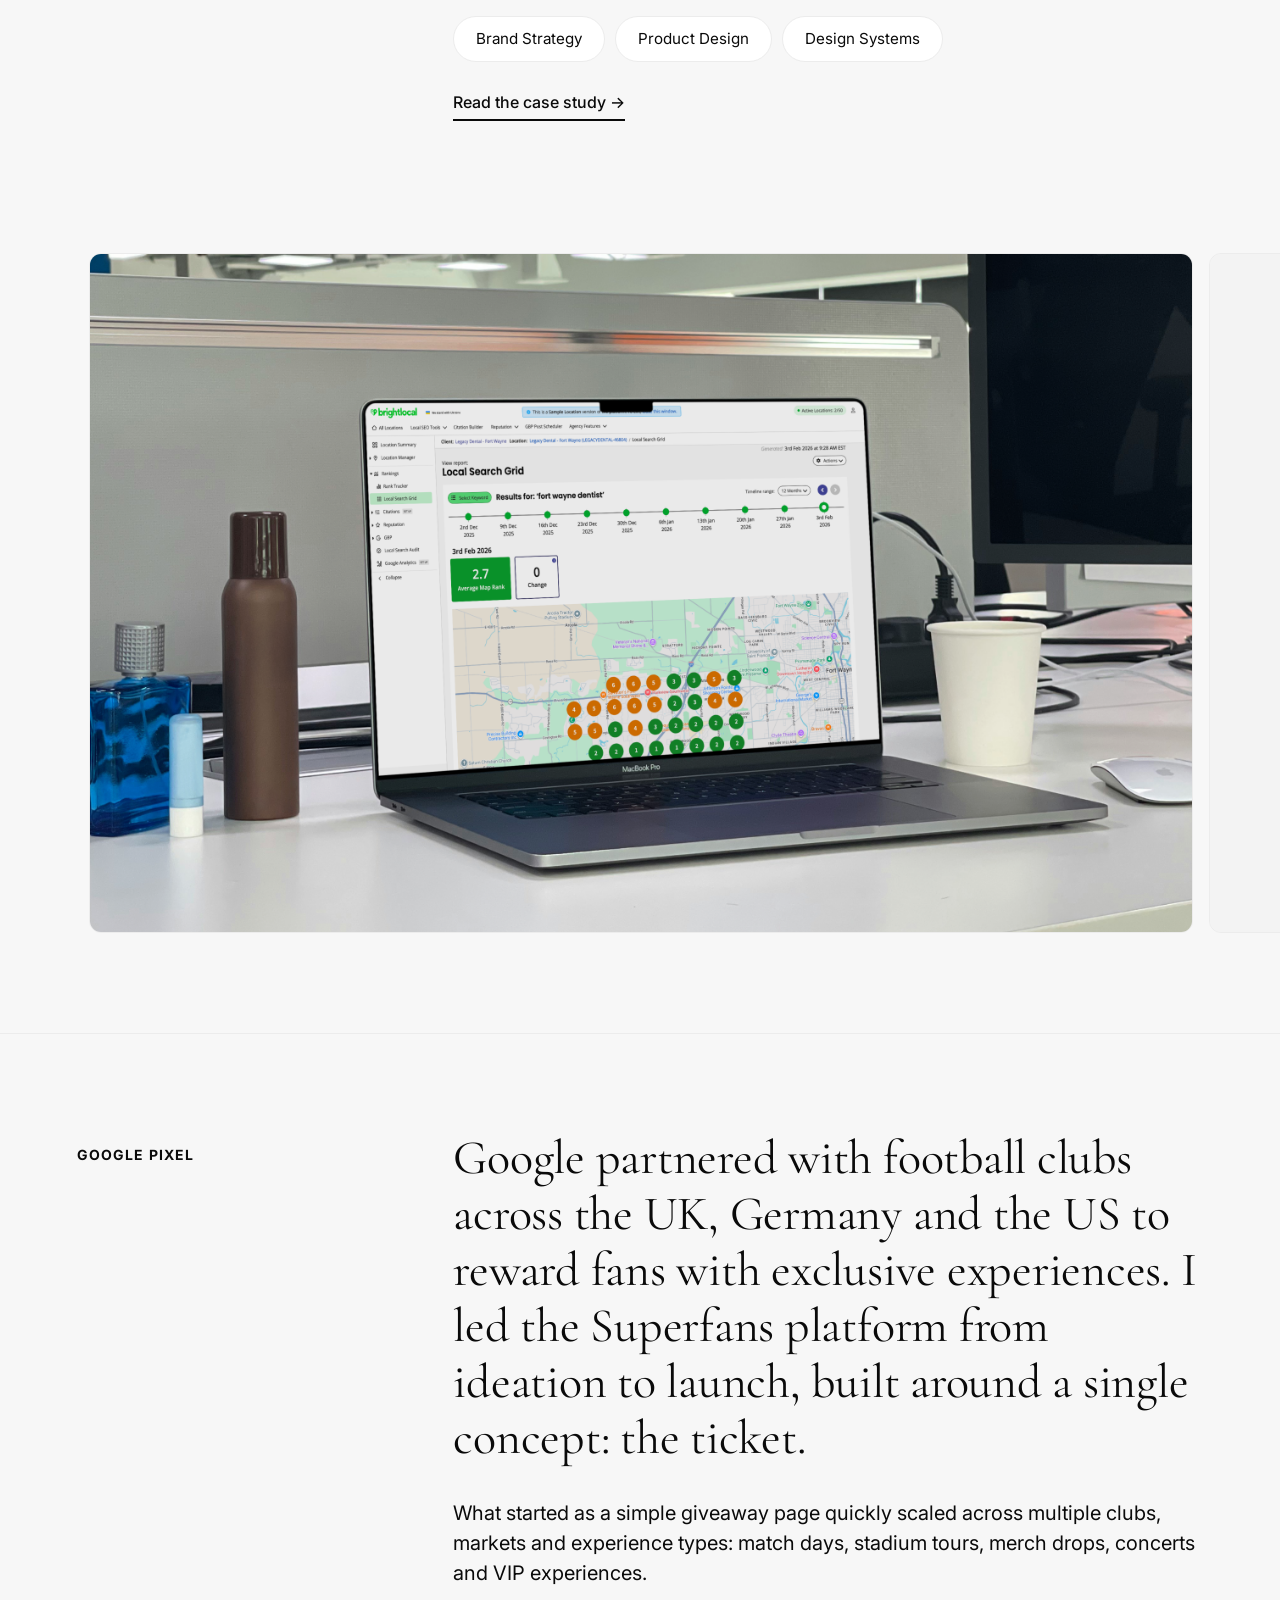
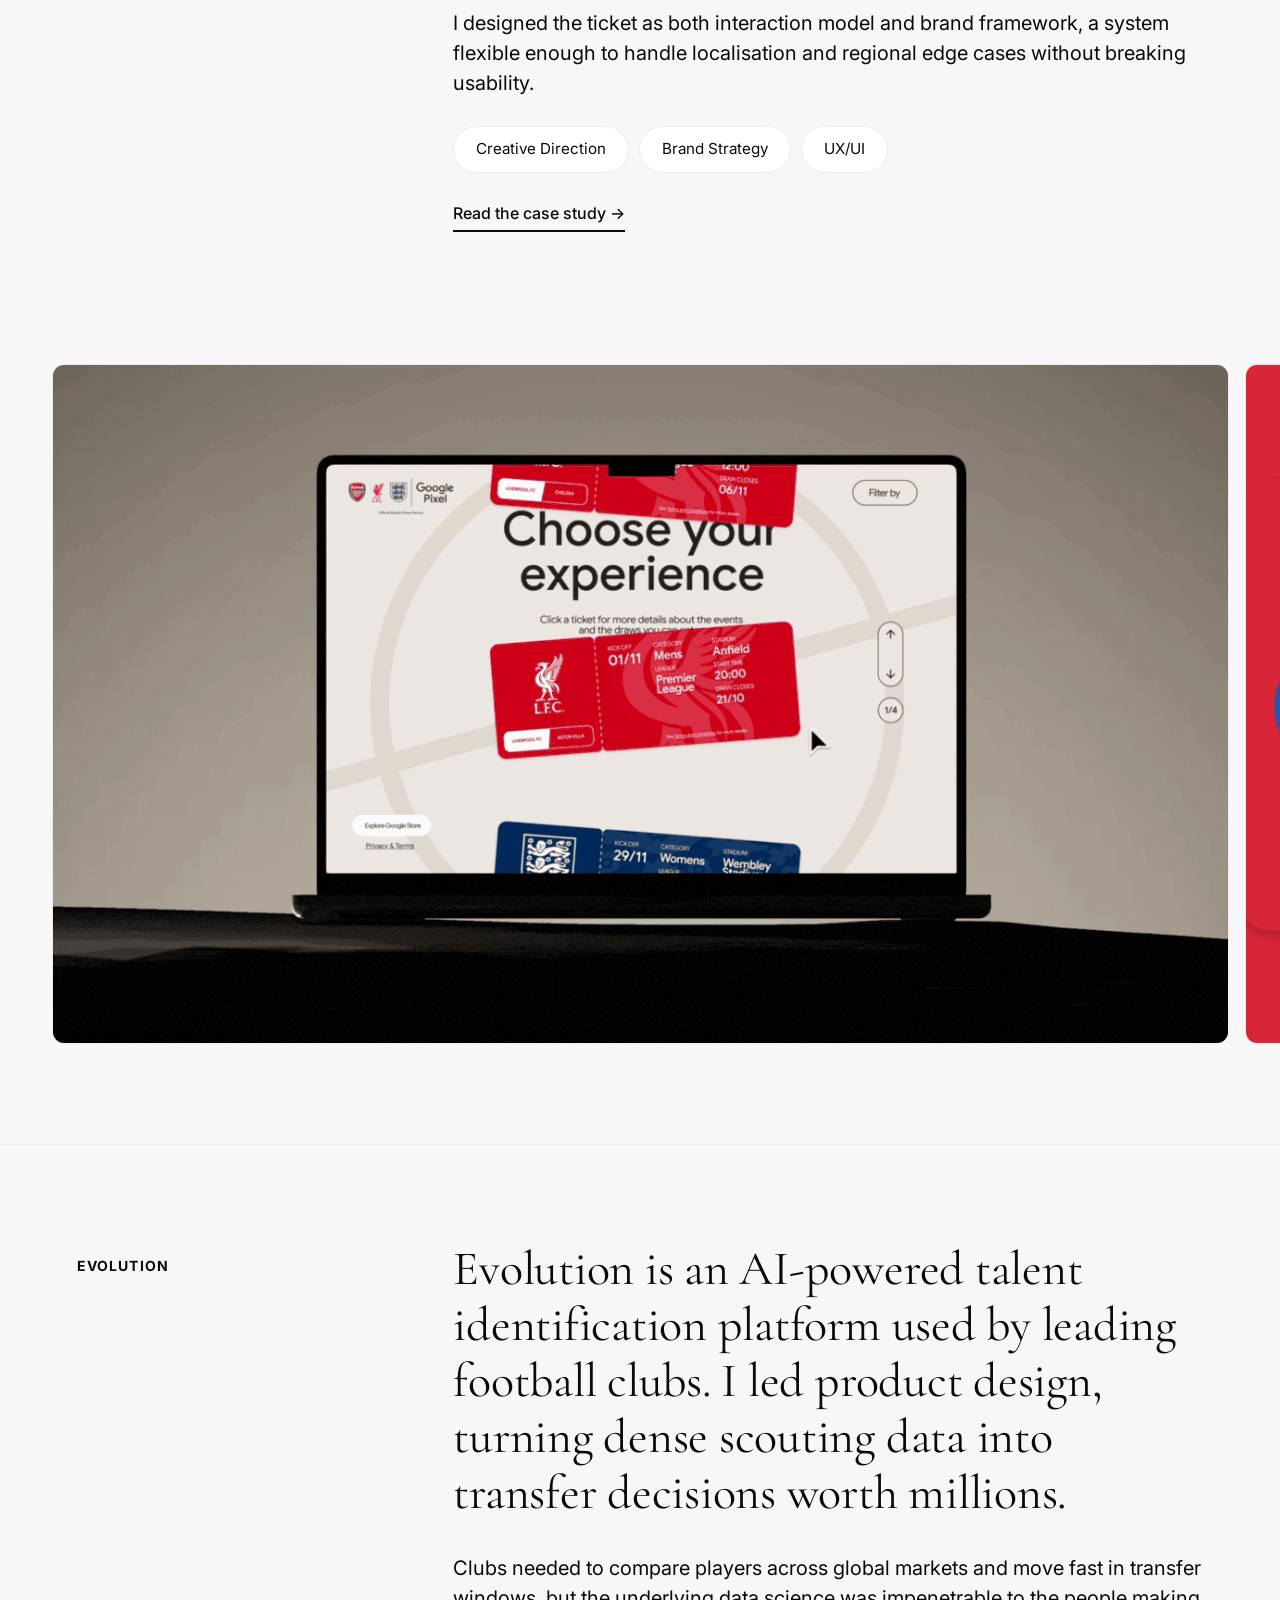
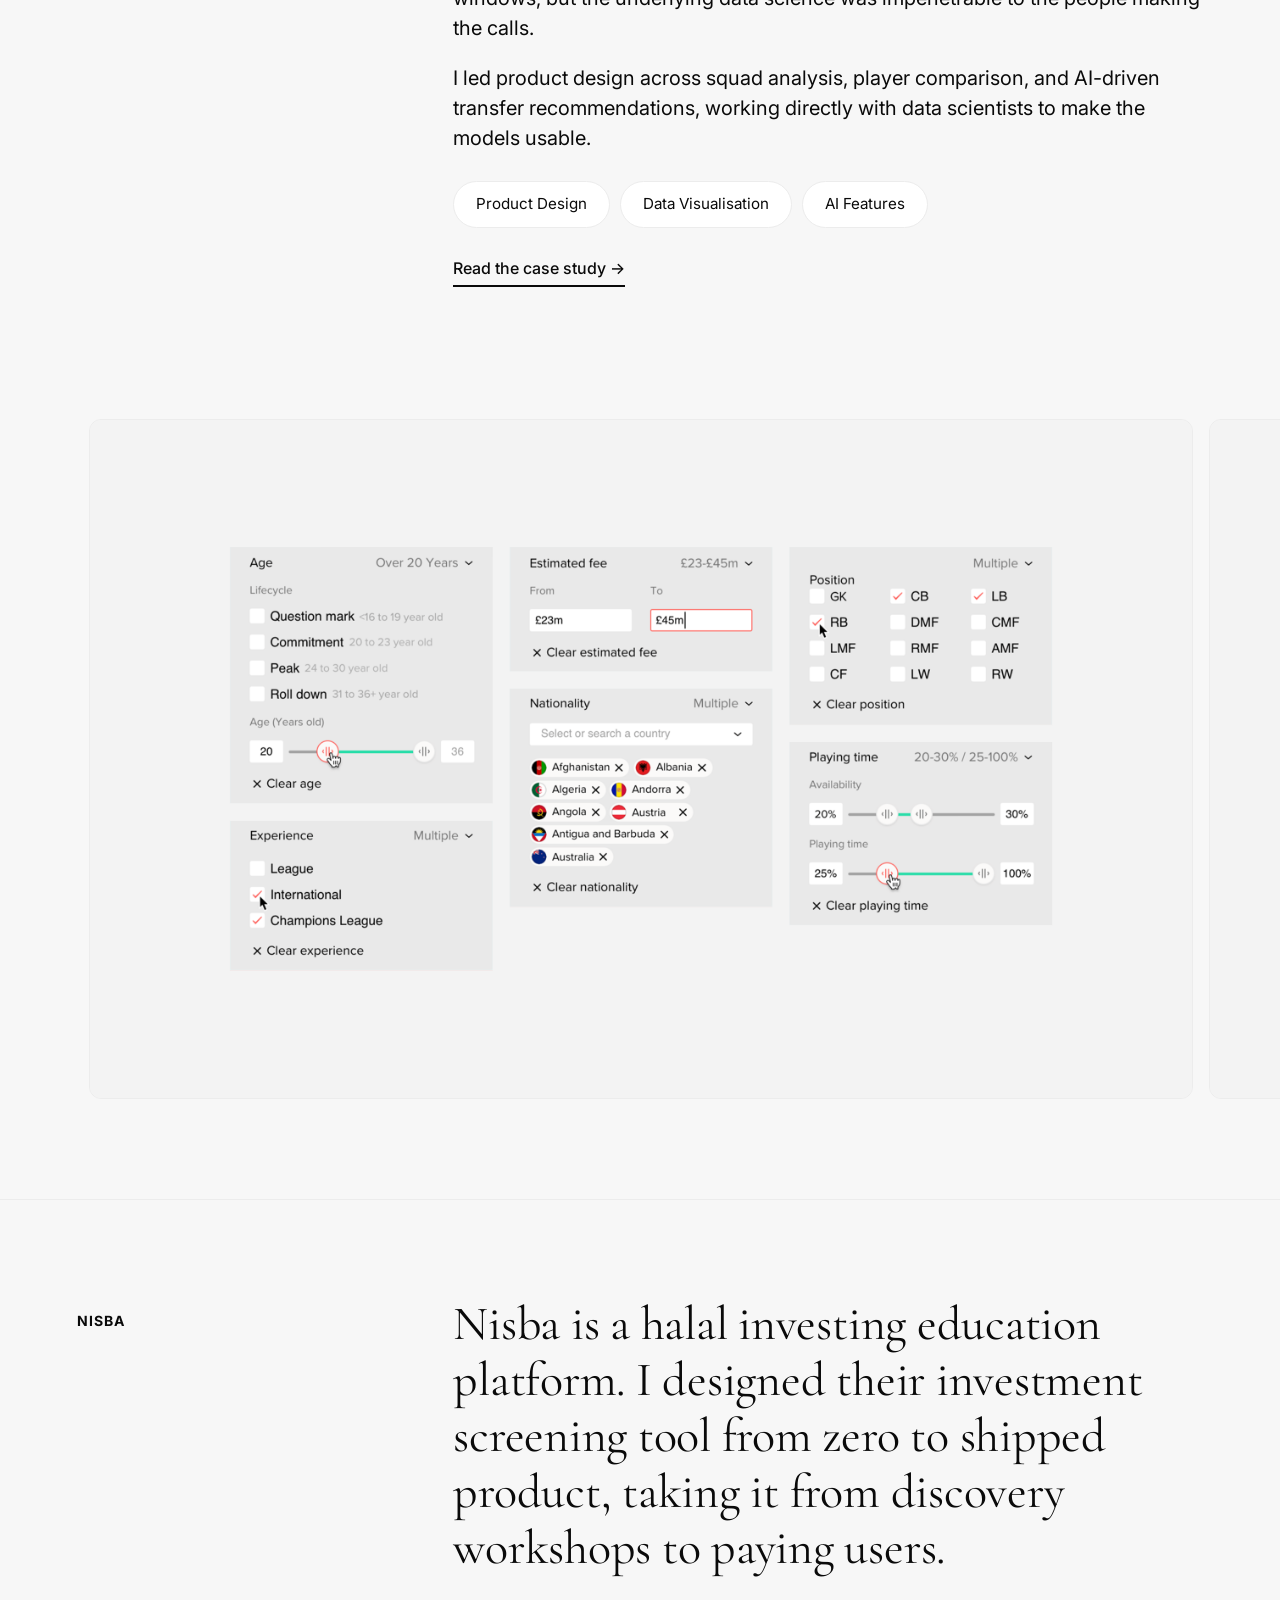
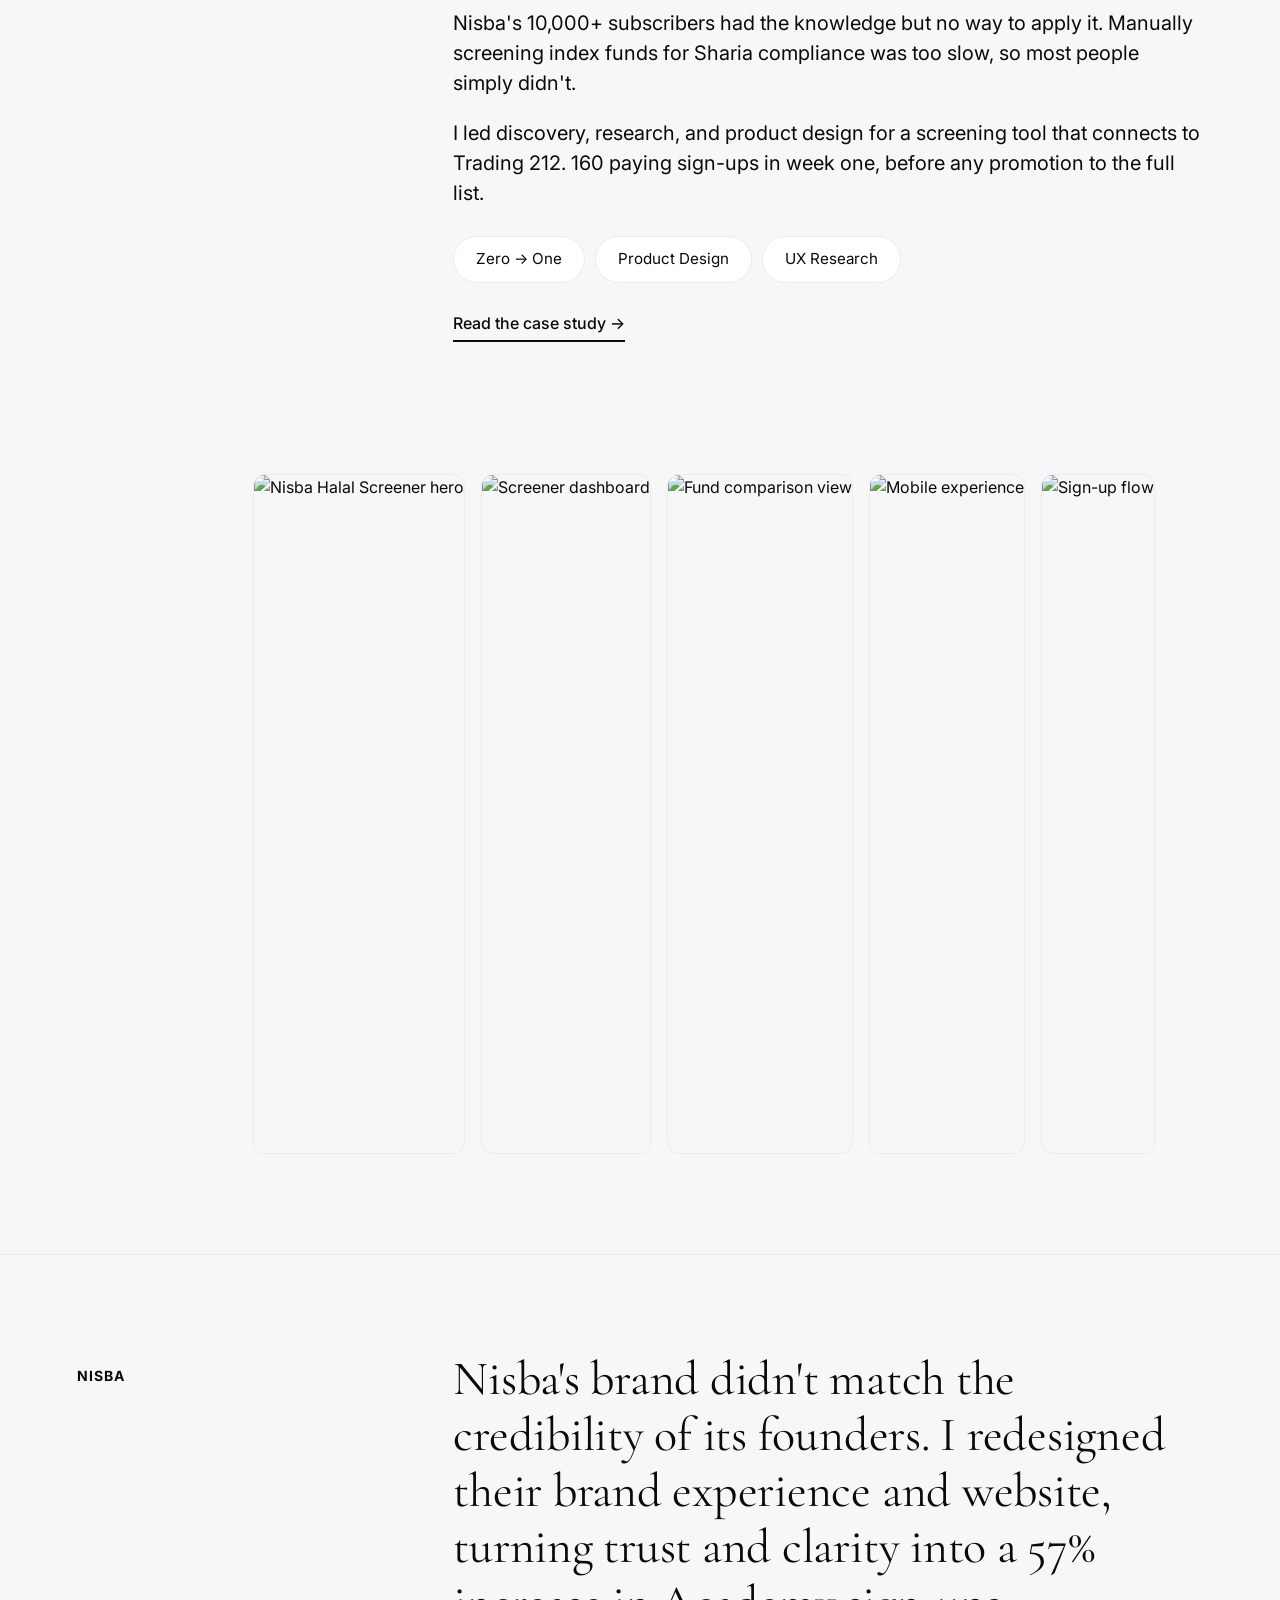
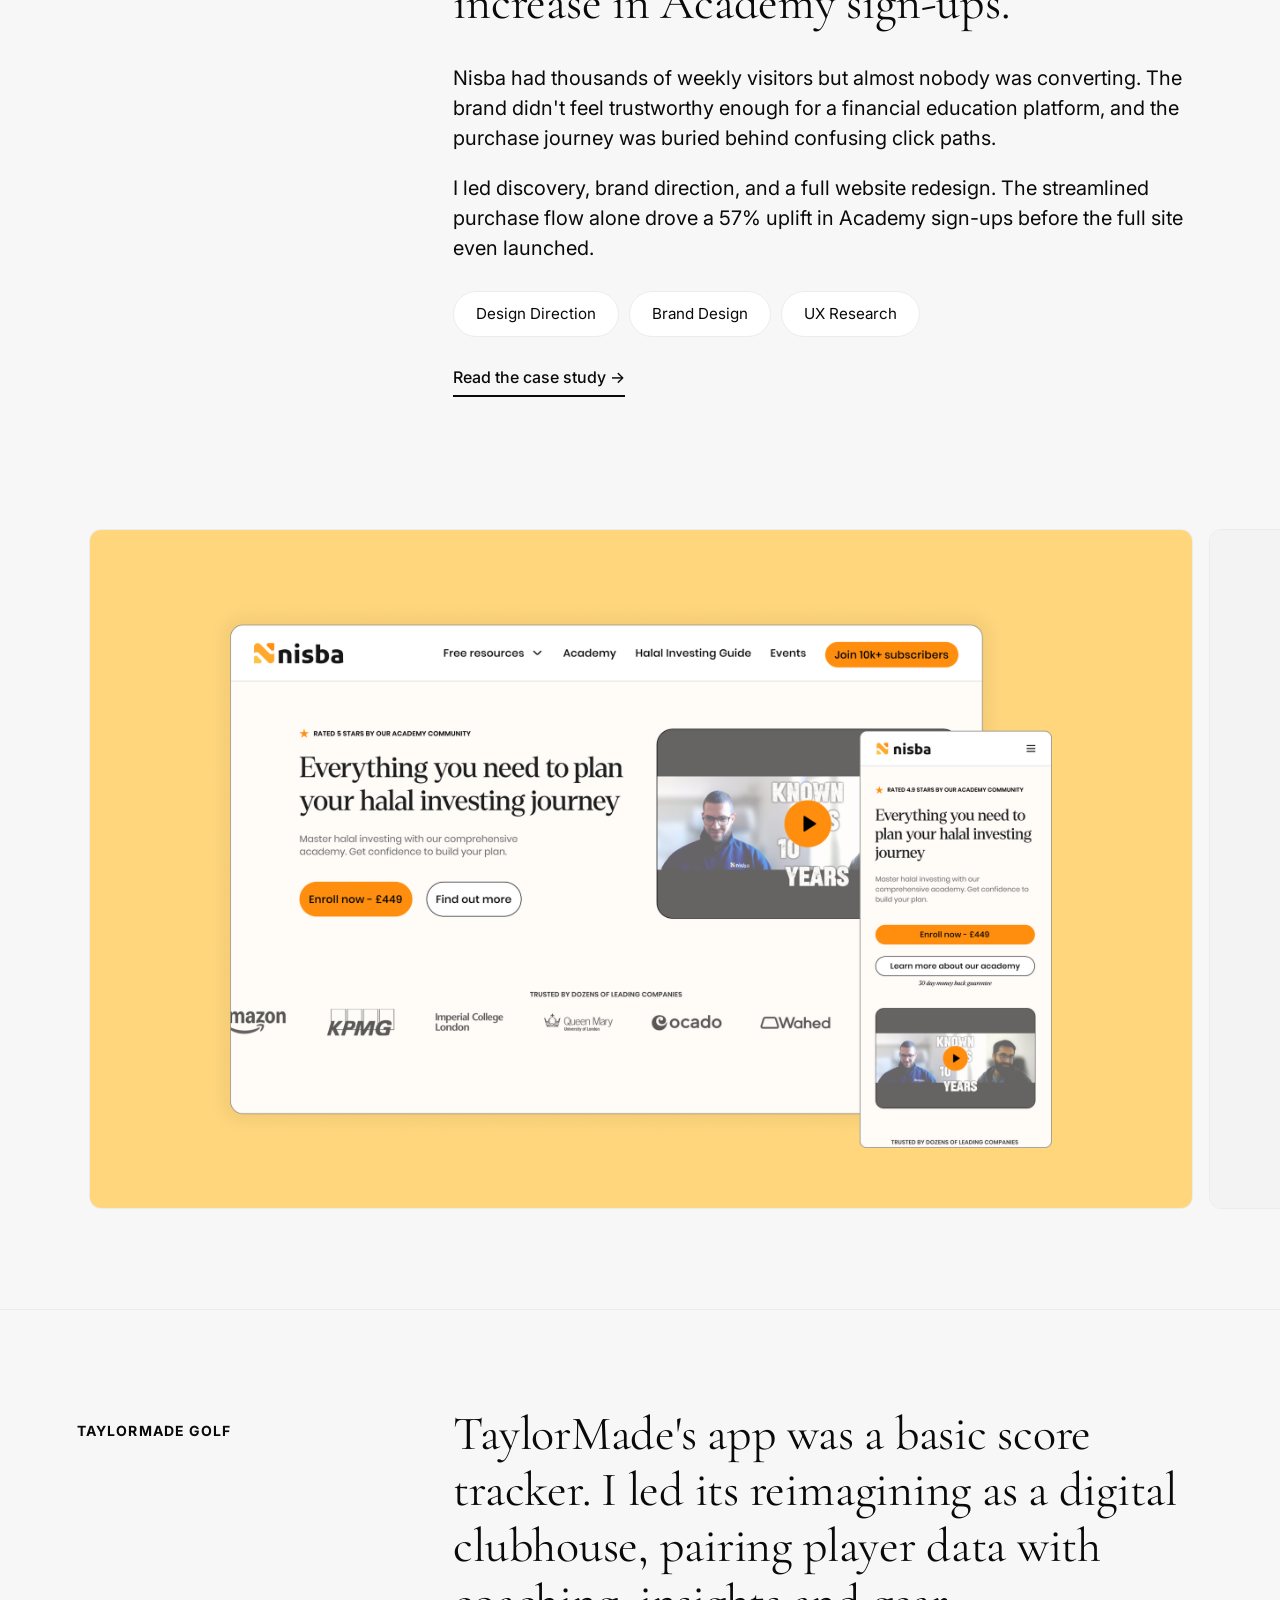
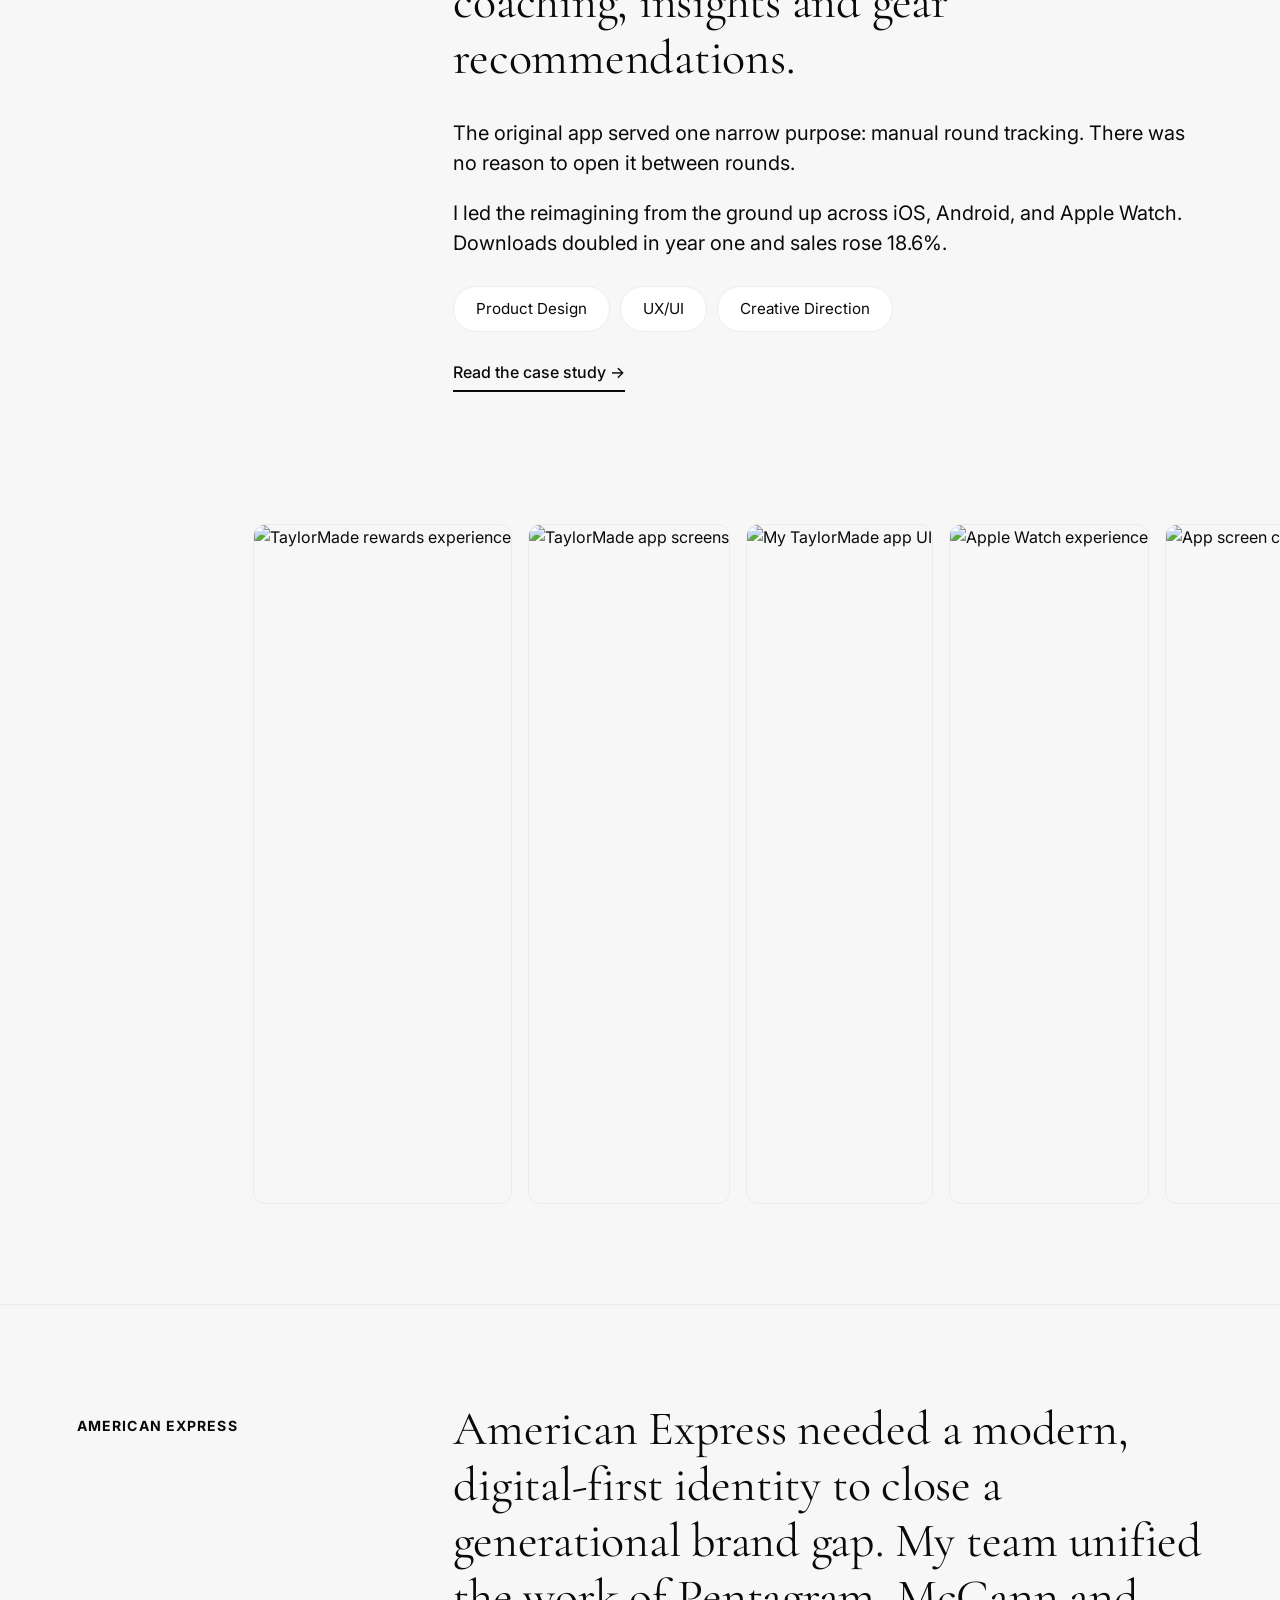
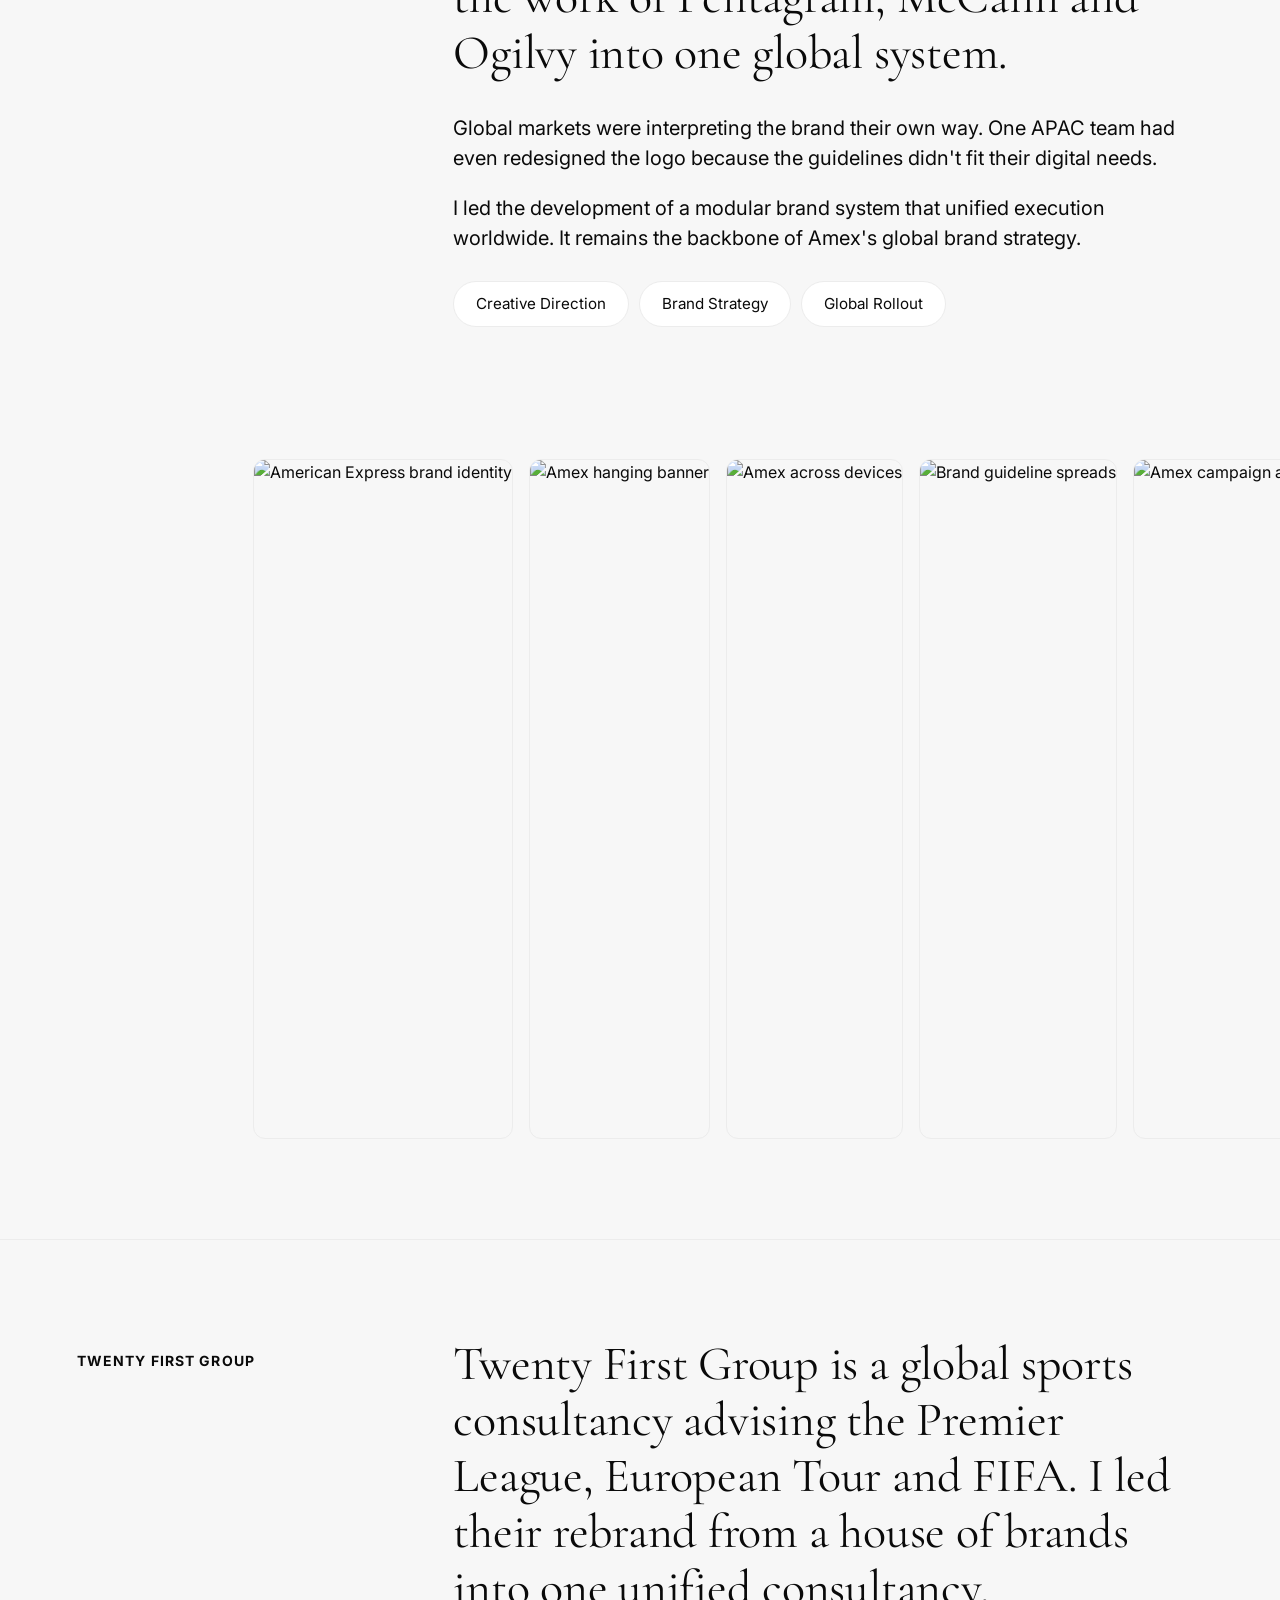
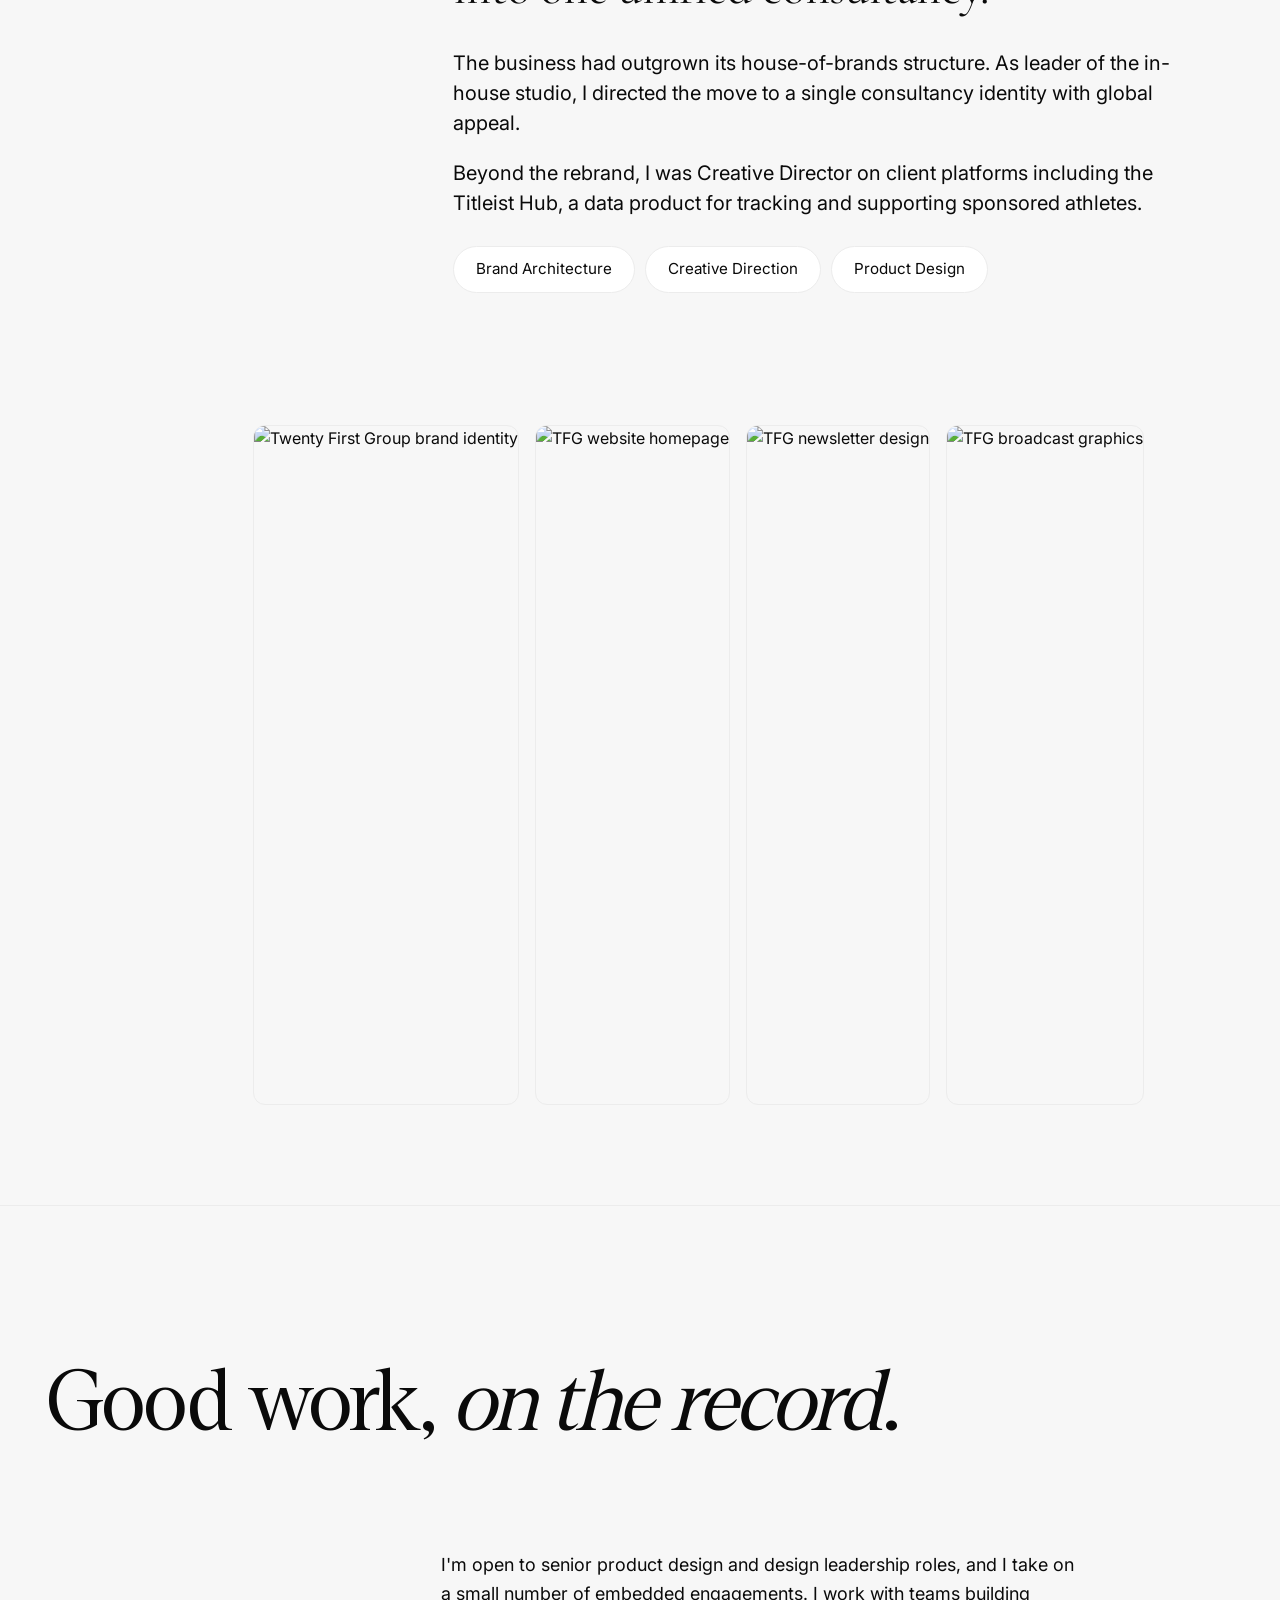
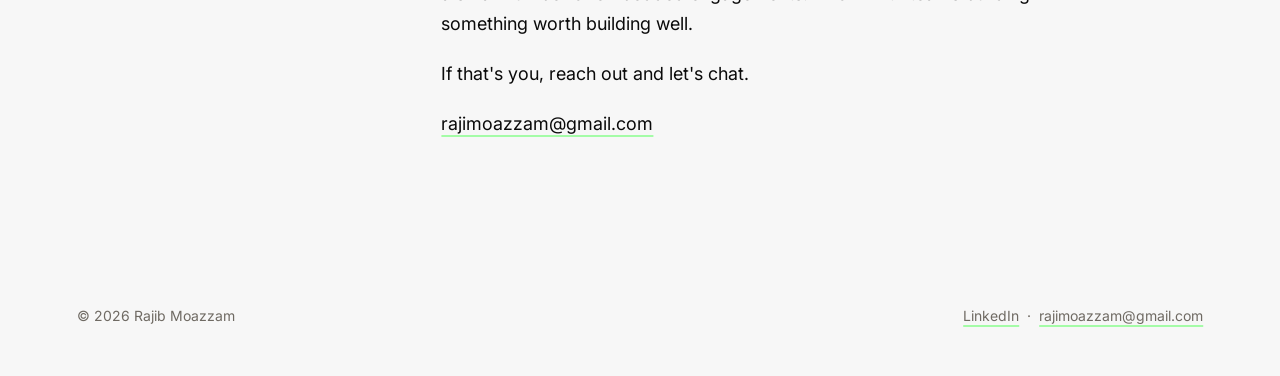
==== commit 0d9e2649: "Add My TaylorMade+ case study New case study built from the Adobe Portfolio TaylorMade project conte" ====
--- a/index.html
+++ b/index.html
@@ -155,7 +155,7 @@
         <span>UX/UI</span>
         <span>Creative Direction</span>
       </div>
-      
+      <a class="case-study-link" href="taylormade.html">Read the case study</a>
       </div>
       <div class="carousel" aria-label="TaylorMade project images">
         <img class="slide" src="https://images.squarespace-cdn.com/content/v1/664cdfb61a9b957f0d5a0d5d/1717105218207-AI9QIXLR7SUJUZ2MJRIY/Rewards-Dsk-Wide3.jpg?format=1000w" alt="TaylorMade rewards experience" loading="lazy">
